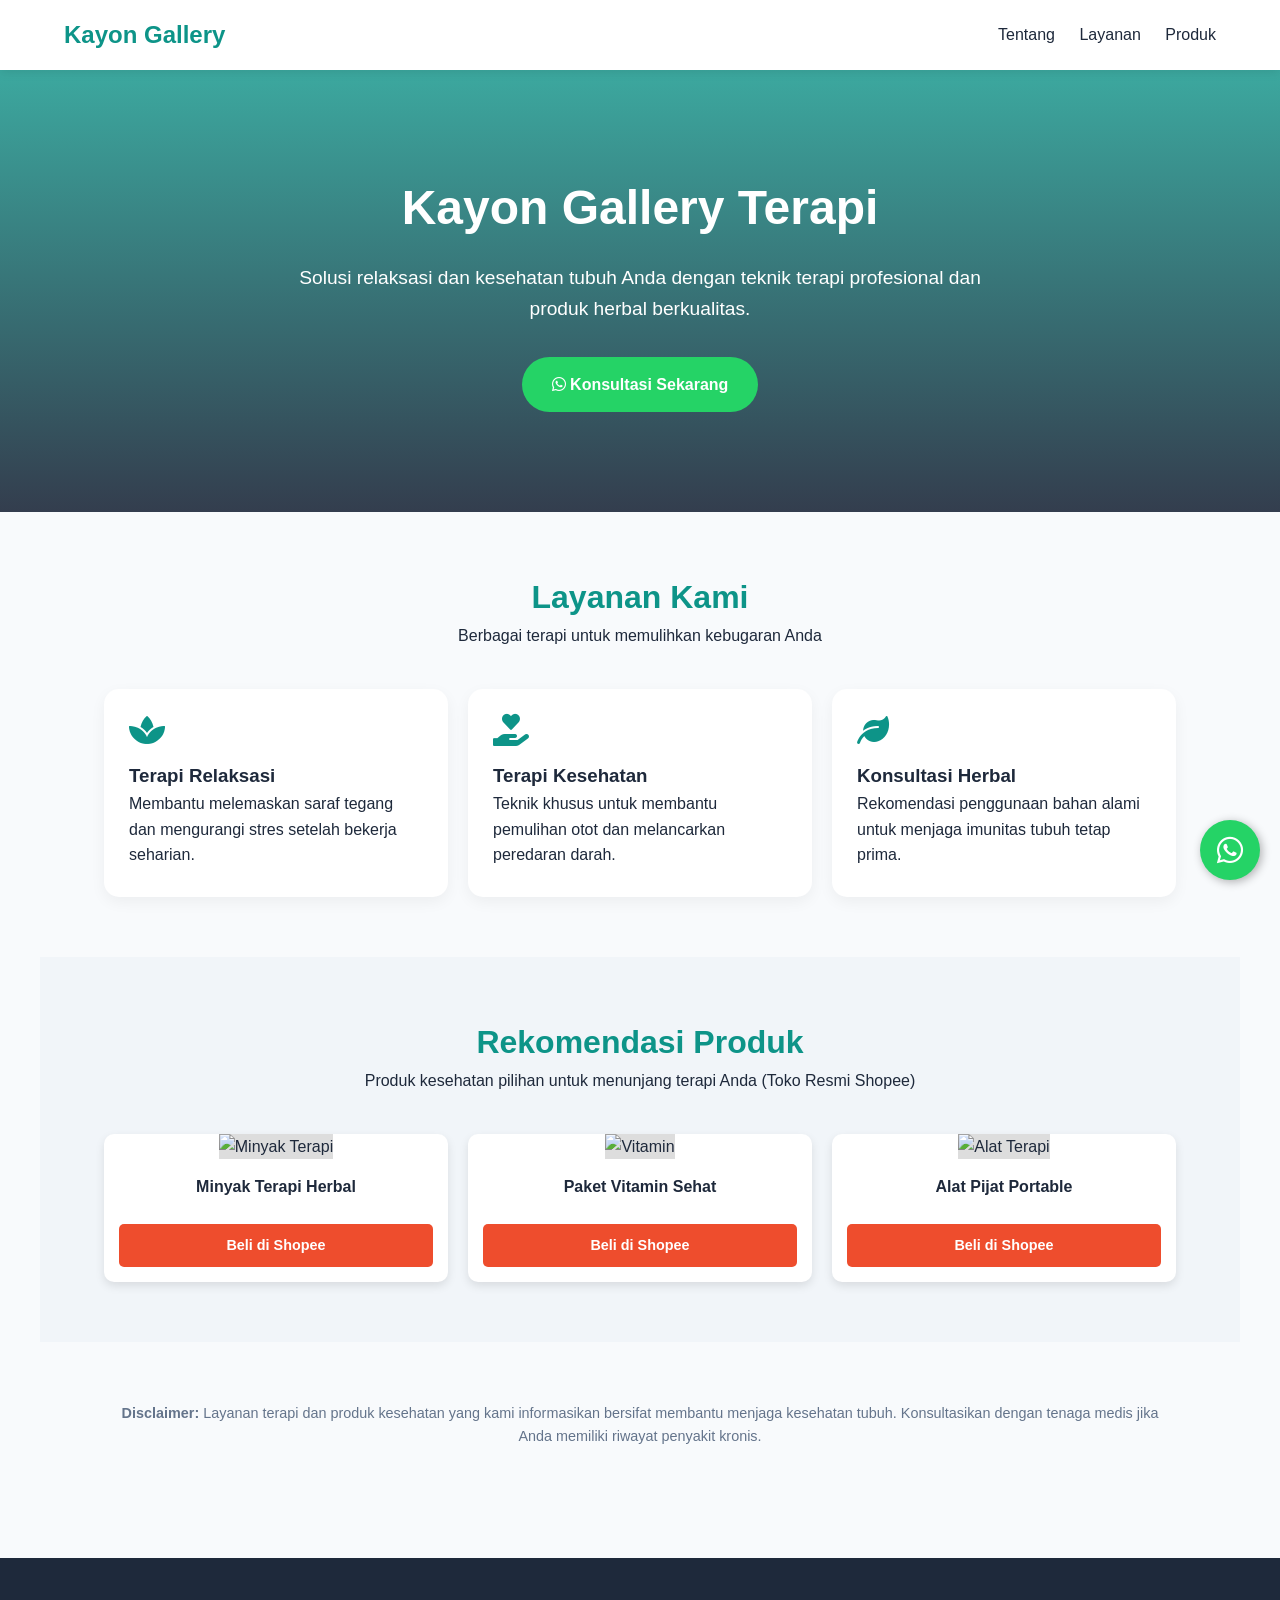
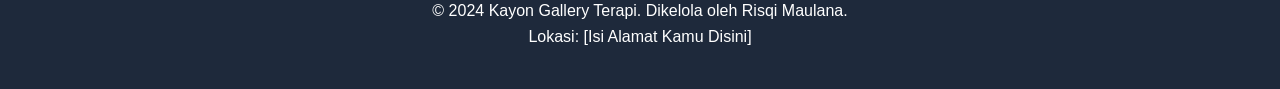
==== index.html @ eac86349 "Update index.html" ====
<!DOCTYPE html>
<html lang="id">
<head>
    <meta charset="UTF-8">
    <meta name="viewport" content="width=device-width, initial-scale=1.0">
    <title>Kayon Gallery Terapi | Sehat & Relaksasi</title>
    <link rel="stylesheet" href="https://cdnjs.cloudflare.com/ajax/libs/font-awesome/6.0.0/css/all.min.css">
    <style>
        :root {
            --primary: #0d9488; /* Hijau Teal Kesehatan */
            --secondary: #1e293b; /* Biru Gelap Profesional */
            --accent: #f59e0b; /* Orange untuk tombol Beli */
            --light: #f8fafc;
        }

        * { margin: 0; padding: 0; box-sizing: border-box; font-family: 'Segoe UI', Tahoma, Geneva, Verdana, sans-serif; }
        body { background-color: var(--light); color: var(--secondary); line-height: 1.6; }

        /* Navigation */
        nav { background: white; padding: 1rem 5%; display: flex; justify-content: space-between; align-items: center; position: sticky; top: 0; z-index: 1000; box-shadow: 0 2px 10px rgba(0,0,0,0.1); }
        .logo { font-size: 1.5rem; font-weight: bold; color: var(--primary); }
        nav a { text-decoration: none; color: var(--secondary); margin-left: 20px; font-weight: 500; }

        /* Hero Section */
        .hero { 
            padding: 100px 5%; 
            background: linear-gradient(rgba(13, 148, 136, 0.8), rgba(30, 41, 59, 0.9)), url('https://images.unsplash.com/photo-1544367567-0f2fcb009e0b?auto=format&fit=crop&q=80') no-repeat center/cover;
            color: white; text-align: center;
        }
        .hero h1 { font-size: 3rem; margin-bottom: 1rem; }
        .hero p { font-size: 1.2rem; margin-bottom: 2rem; max-width: 700px; margin-inline: auto; }
        .btn-wa { background: #25d366; color: white; padding: 15px 30px; border-radius: 50px; text-decoration: none; font-weight: bold; display: inline-block; transition: 0.3s; }
        .btn-wa:hover { transform: scale(1.05); }

        /* Section Styling */
        .section { padding: 60px 5%; max-width: 1200px; margin: auto; }
        .section-title { text-align: center; margin-bottom: 40px; }
        .section-title h2 { color: var(--primary); font-size: 2rem; }

        /* Services Grid */
        .grid { display: grid; grid-template-columns: repeat(auto-fit, minmax(300px, 1fr)); gap: 20px; }
        .card { background: white; padding: 25px; border-radius: 15px; box-shadow: 0 5px 15px rgba(0,0,0,0.05); transition: 0.3s; border-bottom: 4px solid transparent; }
        .card:hover { transform: translateY(-10px); border-bottom: 4px solid var(--primary); }
        .card i { font-size: 2rem; color: var(--primary); margin-bottom: 15px; }

        /* Shopee Recommendation Section */
        .shopee-grid { display: grid; grid-template-columns: repeat(auto-fit, minmax(200px, 1fr)); gap: 20px; }
        .product-card { background: white; border-radius: 10px; overflow: hidden; box-shadow: 0 4px 10px rgba(0,0,0,0.1); text-align: center; }
        .product-img { width: 100%; height: 200px; background: #ddd; object-fit: cover; }
        .product-info { padding: 15px; }
        .product-info h3 { font-size: 1rem; margin-bottom: 10px; height: 40px; overflow: hidden; }
        .btn-shopee { background: #ee4d2d; color: white; padding: 10px; display: block; text-decoration: none; border-radius: 5px; font-weight: bold; font-size: 0.9rem; }

        /* Footer */
        footer { background: var(--secondary); color: white; text-align: center; padding: 40px 5%; margin-top: 50px; }

        /* Floating WhatsApp Button */
        .floating-wa { position: fixed; bottom: 20px; right: 20px; background: #25d366; color: white; width: 60px; height: 60px; border-radius: 50%; display: flex; align-items: center; justify-content: center; font-size: 30px; box-shadow: 2px 2px 10px rgba(0,0,0,0.3); z-index: 9999; text-decoration: none; }

        @media (max-width: 768px) {
            .hero h1 { font-size: 2rem; }
            nav { flex-direction: column; }
            nav div { margin-top: 10px; }
        }
    </style>
</head>
<body>

    <nav>
        <div class="logo">Kayon Gallery</div>
        <div>
            <a href="Tentang.html">Tentang</a>
            <a href="#layanan">Layanan</a>
            <a href="#produk">Produk</a>
        </div>
    </nav>

    <section class="hero">
        <h1>Kayon Gallery Terapi</h1>
        <p>Solusi relaksasi dan kesehatan tubuh Anda dengan teknik terapi profesional dan produk herbal berkualitas.</p>
        <a href="https://wa.me/62816268810" class="btn-wa"><i class="fab fa-whatsapp"></i> Konsultasi Sekarang</a>
    </section>

    <!-- Layanan -->
    <section id="layanan" class="section">
        <div class="section-title">
            <h2>Layanan Kami</h2>
            <p>Berbagai terapi untuk memulihkan kebugaran Anda</p>
        </div>
        <div class="grid">
            <div class="card">
                <i class="fas fa-spa"></i>
                <h3>Terapi Relaksasi</h3>
                <p>Membantu melemaskan saraf tegang dan mengurangi stres setelah bekerja seharian.</p>
            </div>
            <div class="card">
                <i class="fas fa-hand-holding-heart"></i>
                <h3>Terapi Kesehatan</h3>
                <p>Teknik khusus untuk membantu pemulihan otot dan melancarkan peredaran darah.</p>
            </div>
            <div class="card">
                <i class="fas fa-leaf"></i>
                <h3>Konsultasi Herbal</h3>
                <p>Rekomendasi penggunaan bahan alami untuk menjaga imunitas tubuh tetap prima.</p>
            </div>
        </div>
    </section>

    <!-- Produk Rekomendasi Shopee -->
    <section id="produk" class="section" style="background: #f1f5f9;">
        <div class="section-title">
            <h2>Rekomendasi Produk</h2>
            <p>Produk kesehatan pilihan untuk menunjang terapi Anda (Toko Resmi Shopee)</p>
        </div>
        <div class="shopee-grid">
            <!-- Produk 1 -->
            <div class="product-card">
                <img src="https://images.unsplash.com/photo-1540348948931-def196e7fc81?auto=format&fit=crop&q=60" alt="Minyak Terapi" class="product-img">
                <div class="product-info">
                    <h3>Minyak Terapi Herbal</h3>
                    <a href="GANTI_LINK_SHOPEE_DISINI" class="btn-shopee">Beli di Shopee</a>
                </div>
            </div>
            <!-- Produk 2 -->
            <div class="product-card">
                <img src="https://images.unsplash.com/photo-1594490071141-ad48162092b6?auto=format&fit=crop&q=60" alt="Vitamin" class="product-img">
                <div class="product-info">
                    <h3>Paket Vitamin Sehat</h3>
                    <a href="GANTI_LINK_SHOPEE_DISINI" class="btn-shopee">Beli di Shopee</a>
                </div>
            </div>
            <!-- Produk 3 -->
            <div class="product-card">
                <img src="https://images.unsplash.com/photo-1628295244973-bc53c4076a16?auto=format&fit=crop&q=60" alt="Alat Terapi" class="product-img">
                <div class="product-info">
                    <h3>Alat Pijat Portable</h3>
                    <a href="GANTI_LINK_SHOPEE_DISINI" class="btn-shopee">Beli di Shopee</a>
                </div>
            </div>
        </div>
    </section>

    <!-- Disclaimer -->
    <section class="section" style="text-align: center; color: #64748b; font-size: 0.9rem;">
        <p><strong>Disclaimer:</strong> Layanan terapi dan produk kesehatan yang kami informasikan bersifat membantu menjaga kesehatan tubuh. Konsultasikan dengan tenaga medis jika Anda memiliki riwayat penyakit kronis.</p>
    </section>

    <footer>
        <p>&copy; 2024 Kayon Gallery Terapi. Dikelola oleh Risqi Maulana.</p>
        <p>Lokasi: [Isi Alamat Kamu Disini]</p>
    </footer>

    <!-- WhatsApp Floating Button -->
    <a href="https://wa.me/62816268810" class="floating-wa" target="_blank">
        <i class="fab fa-whatsapp"></i>
    </a>

</body>
</html>
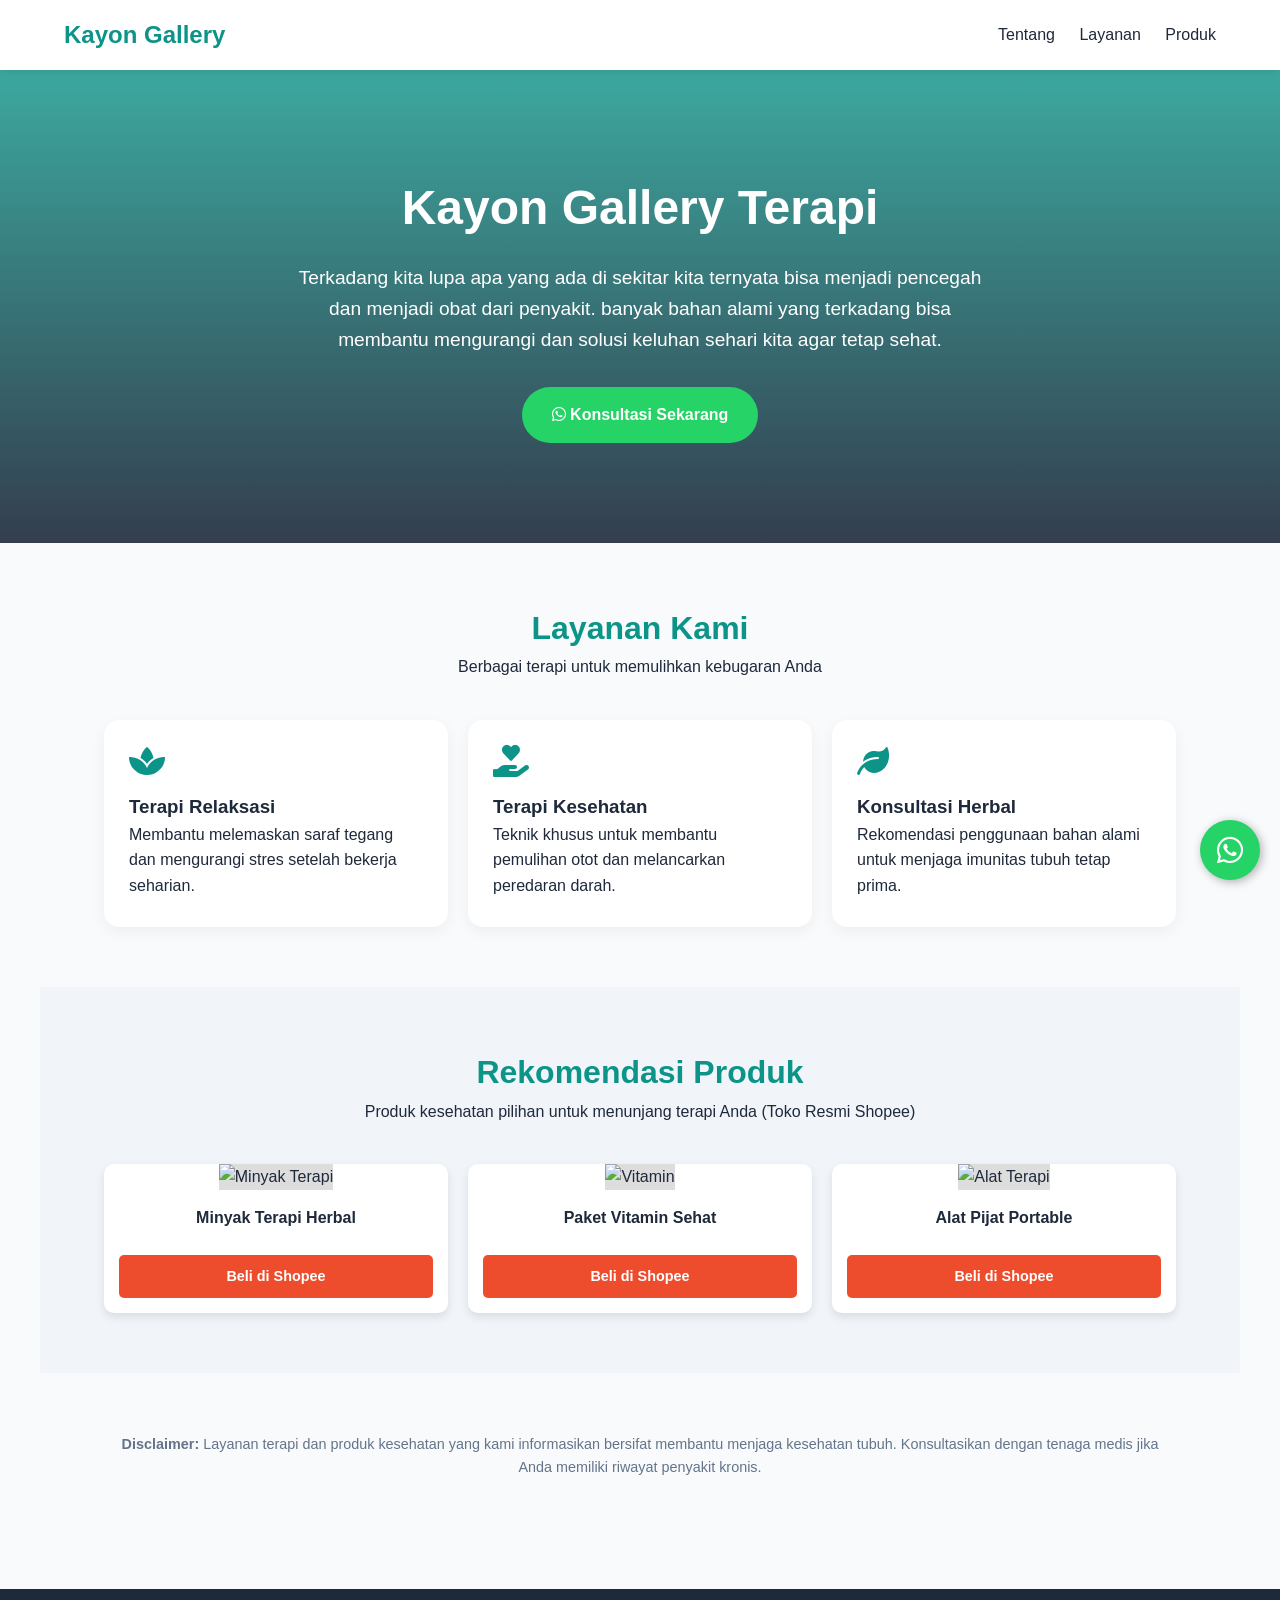
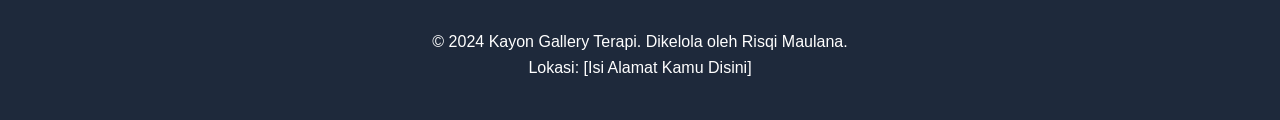
==== commit c1667479: "Update index.html" ====
--- a/index.html
+++ b/index.html
@@ -77,7 +77,7 @@
 
     <section class="hero">
         <h1>Kayon Gallery Terapi</h1>
-        <p>Solusi relaksasi dan kesehatan tubuh Anda dengan teknik terapi profesional dan produk herbal berkualitas.</p>
+        <p>Terkadang kita lupa apa yang ada di sekitar kita ternyata bisa menjadi pencegah dan menjadi obat dari penyakit. banyak bahan alami yang terkadang bisa membantu mengurangi dan solusi keluhan sehari kita agar tetap sehat.</p>
         <a href="https://wa.me/62816268810" class="btn-wa"><i class="fab fa-whatsapp"></i> Konsultasi Sekarang</a>
     </section>
 
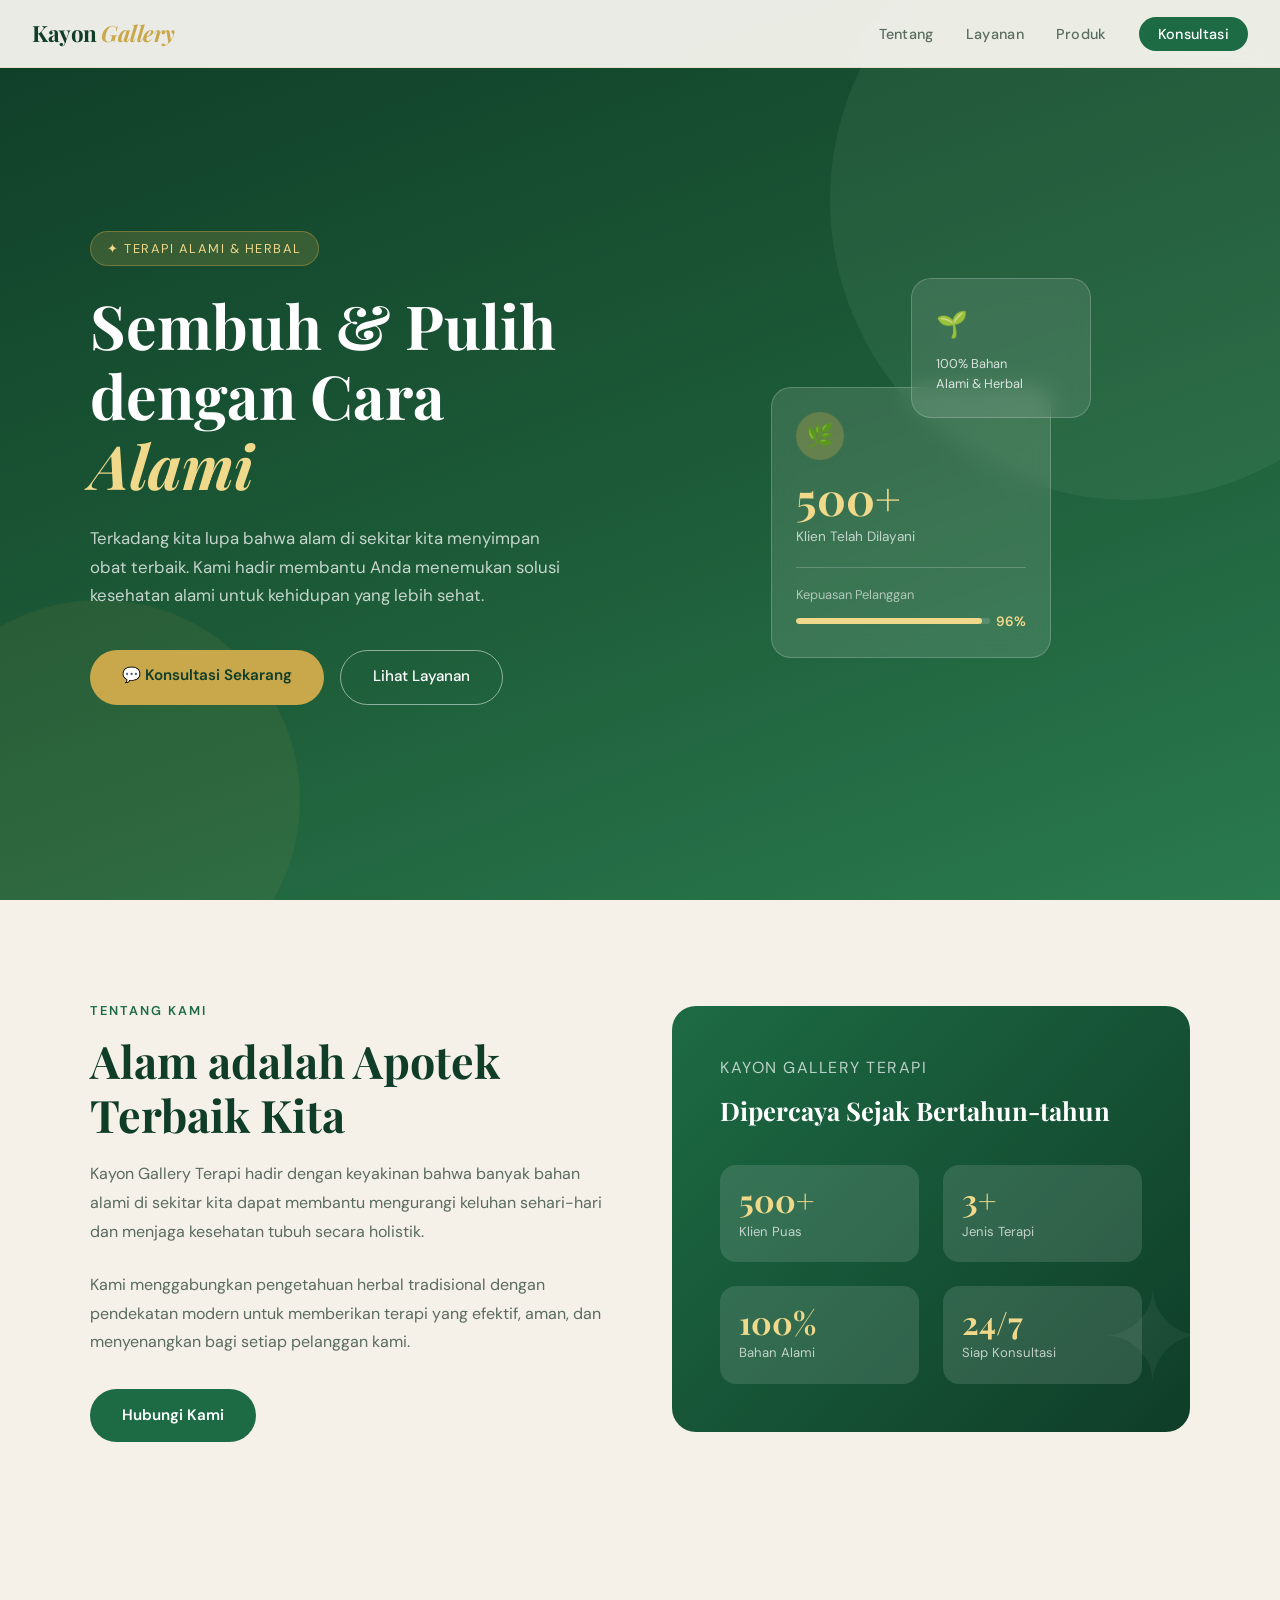
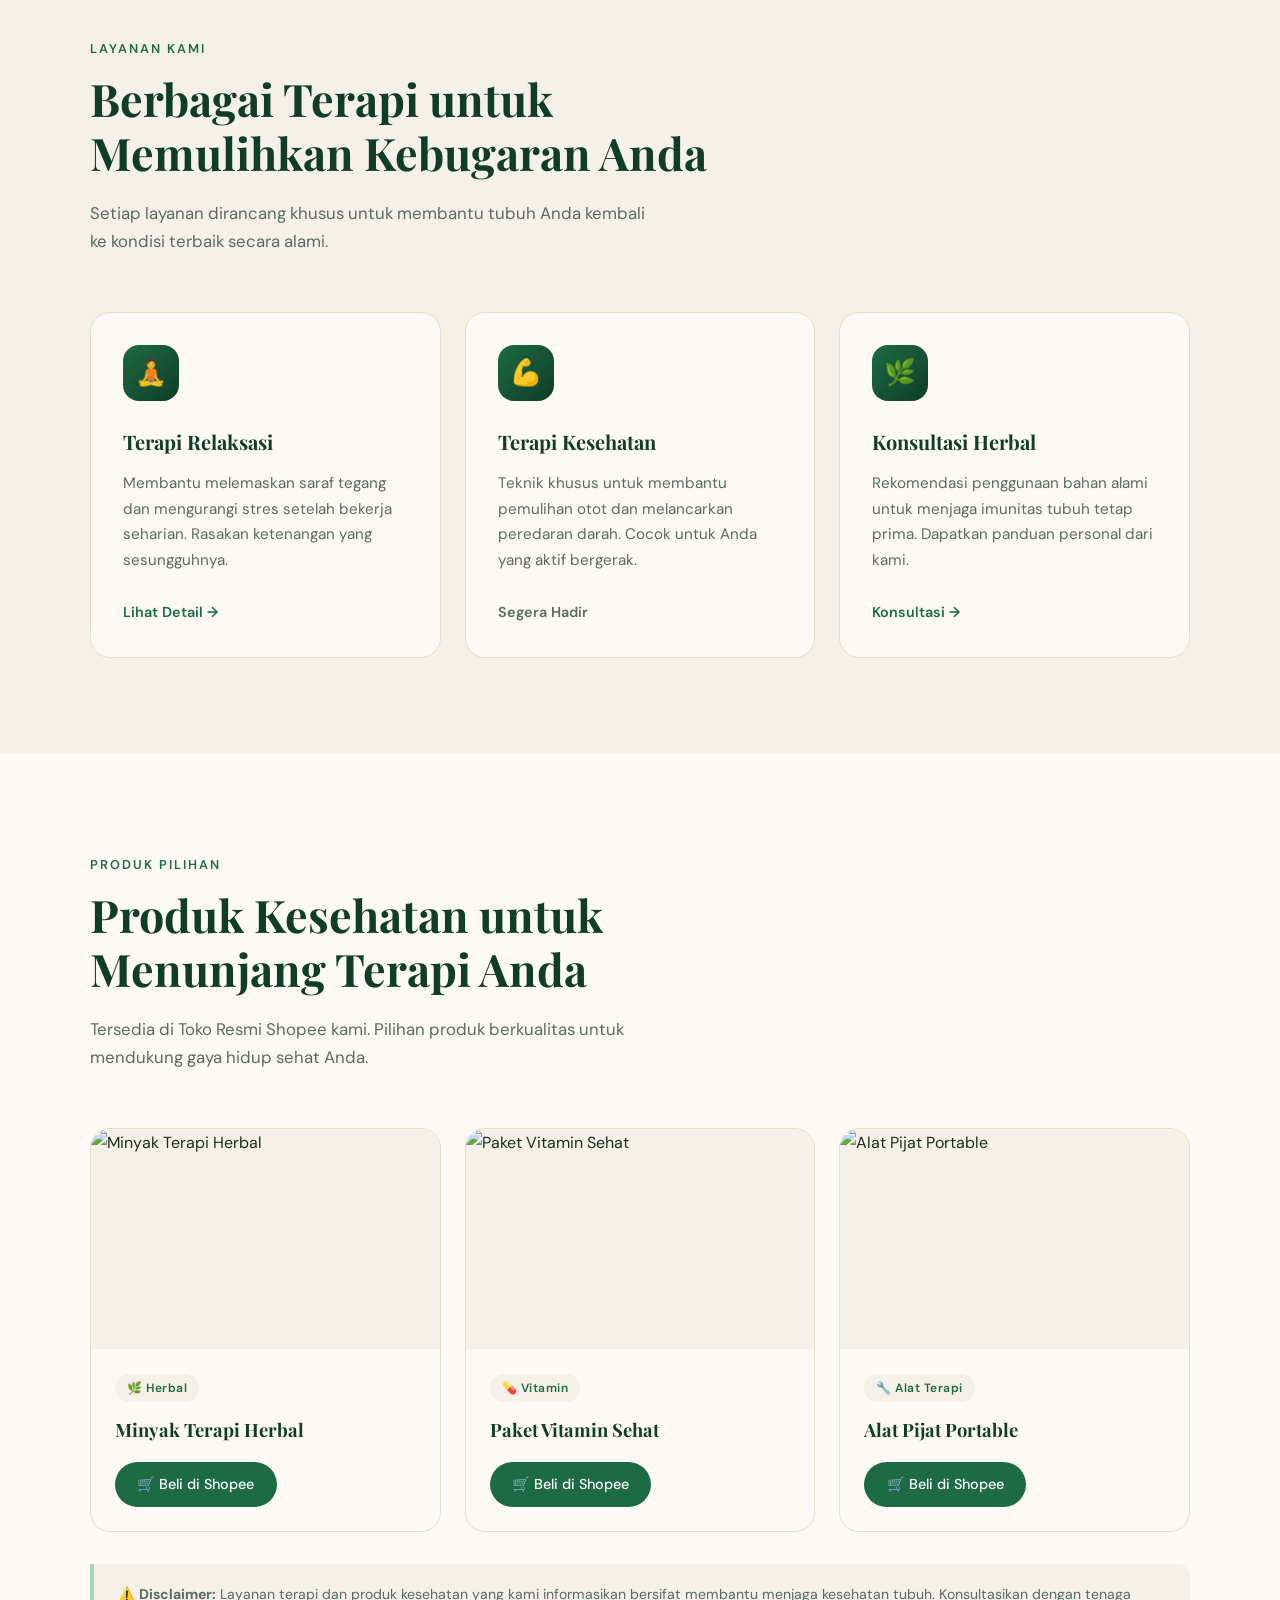
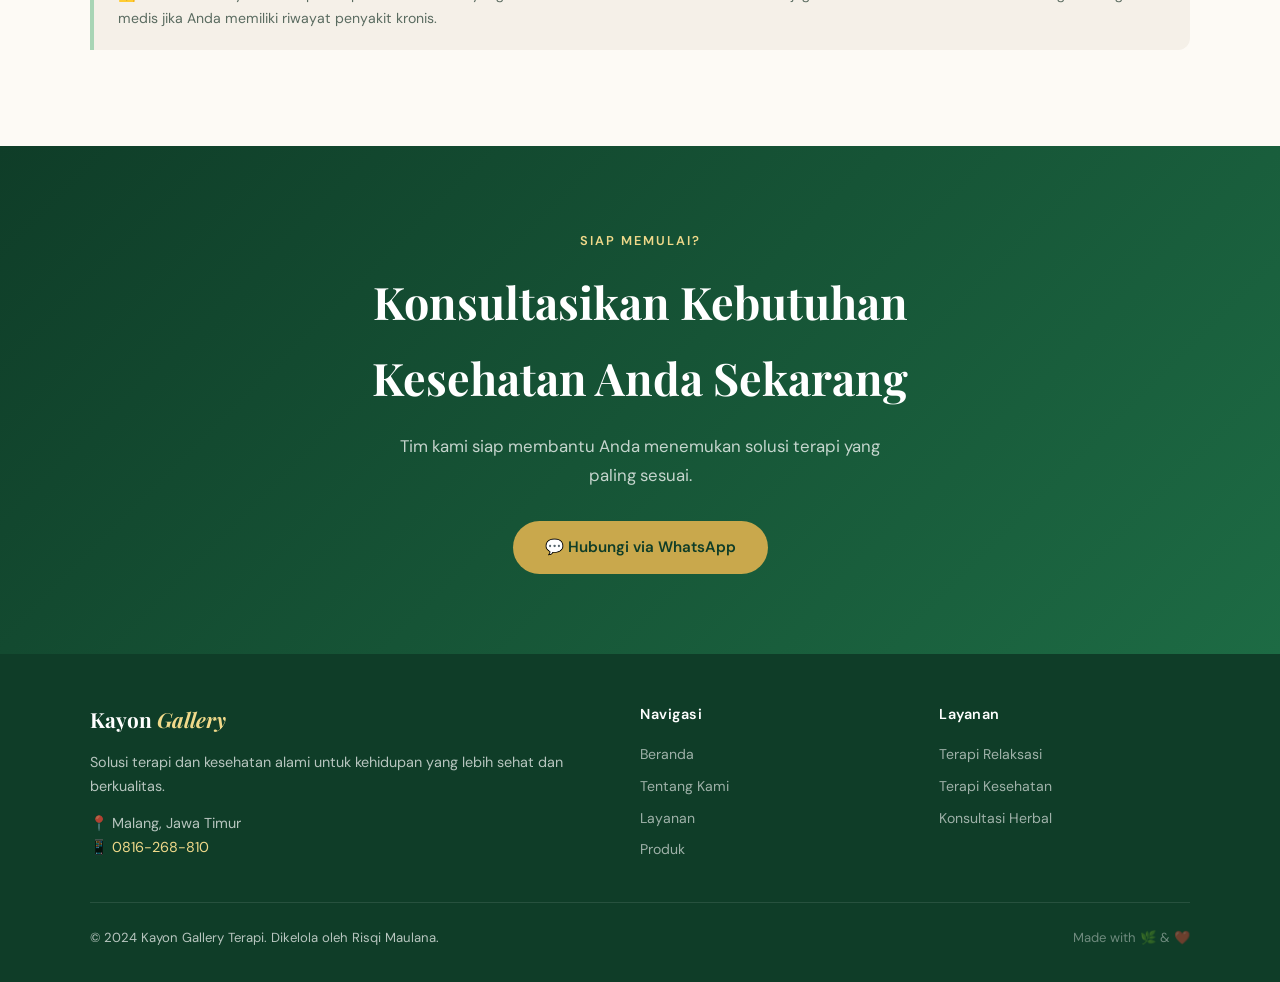
==== commit 2b8a0674: "Add files via upload" ====
--- a/index.html
+++ b/index.html
@@ -1,159 +1,925 @@
 <!DOCTYPE html>
 <html lang="id">
 <head>
-    <meta charset="UTF-8">
-    <meta name="viewport" content="width=device-width, initial-scale=1.0">
-    <title>Kayon Gallery Terapi | Sehat & Relaksasi</title>
-    <link rel="stylesheet" href="https://cdnjs.cloudflare.com/ajax/libs/font-awesome/6.0.0/css/all.min.css">
-    <style>
-        :root {
-            --primary: #0d9488; /* Hijau Teal Kesehatan */
-            --secondary: #1e293b; /* Biru Gelap Profesional */
-            --accent: #f59e0b; /* Orange untuk tombol Beli */
-            --light: #f8fafc;
-        }
-
-        * { margin: 0; padding: 0; box-sizing: border-box; font-family: 'Segoe UI', Tahoma, Geneva, Verdana, sans-serif; }
-        body { background-color: var(--light); color: var(--secondary); line-height: 1.6; }
-
-        /* Navigation */
-        nav { background: white; padding: 1rem 5%; display: flex; justify-content: space-between; align-items: center; position: sticky; top: 0; z-index: 1000; box-shadow: 0 2px 10px rgba(0,0,0,0.1); }
-        .logo { font-size: 1.5rem; font-weight: bold; color: var(--primary); }
-        nav a { text-decoration: none; color: var(--secondary); margin-left: 20px; font-weight: 500; }
-
-        /* Hero Section */
-        .hero { 
-            padding: 100px 5%; 
-            background: linear-gradient(rgba(13, 148, 136, 0.8), rgba(30, 41, 59, 0.9)), url('https://images.unsplash.com/photo-1544367567-0f2fcb009e0b?auto=format&fit=crop&q=80') no-repeat center/cover;
-            color: white; text-align: center;
-        }
-        .hero h1 { font-size: 3rem; margin-bottom: 1rem; }
-        .hero p { font-size: 1.2rem; margin-bottom: 2rem; max-width: 700px; margin-inline: auto; }
-        .btn-wa { background: #25d366; color: white; padding: 15px 30px; border-radius: 50px; text-decoration: none; font-weight: bold; display: inline-block; transition: 0.3s; }
-        .btn-wa:hover { transform: scale(1.05); }
-
-        /* Section Styling */
-        .section { padding: 60px 5%; max-width: 1200px; margin: auto; }
-        .section-title { text-align: center; margin-bottom: 40px; }
-        .section-title h2 { color: var(--primary); font-size: 2rem; }
-
-        /* Services Grid */
-        .grid { display: grid; grid-template-columns: repeat(auto-fit, minmax(300px, 1fr)); gap: 20px; }
-        .card { background: white; padding: 25px; border-radius: 15px; box-shadow: 0 5px 15px rgba(0,0,0,0.05); transition: 0.3s; border-bottom: 4px solid transparent; }
-        .card:hover { transform: translateY(-10px); border-bottom: 4px solid var(--primary); }
-        .card i { font-size: 2rem; color: var(--primary); margin-bottom: 15px; }
-
-        /* Shopee Recommendation Section */
-        .shopee-grid { display: grid; grid-template-columns: repeat(auto-fit, minmax(200px, 1fr)); gap: 20px; }
-        .product-card { background: white; border-radius: 10px; overflow: hidden; box-shadow: 0 4px 10px rgba(0,0,0,0.1); text-align: center; }
-        .product-img { width: 100%; height: 200px; background: #ddd; object-fit: cover; }
-        .product-info { padding: 15px; }
-        .product-info h3 { font-size: 1rem; margin-bottom: 10px; height: 40px; overflow: hidden; }
-        .btn-shopee { background: #ee4d2d; color: white; padding: 10px; display: block; text-decoration: none; border-radius: 5px; font-weight: bold; font-size: 0.9rem; }
-
-        /* Footer */
-        footer { background: var(--secondary); color: white; text-align: center; padding: 40px 5%; margin-top: 50px; }
-
-        /* Floating WhatsApp Button */
-        .floating-wa { position: fixed; bottom: 20px; right: 20px; background: #25d366; color: white; width: 60px; height: 60px; border-radius: 50%; display: flex; align-items: center; justify-content: center; font-size: 30px; box-shadow: 2px 2px 10px rgba(0,0,0,0.3); z-index: 9999; text-decoration: none; }
-
-        @media (max-width: 768px) {
-            .hero h1 { font-size: 2rem; }
-            nav { flex-direction: column; }
-            nav div { margin-top: 10px; }
-        }
-    </style>
+<meta charset="UTF-8">
+<meta name="viewport" content="width=device-width, initial-scale=1.0">
+<title>Kayon Gallery Terapi | Sehat & Relaksasi</title>
+<link href="https://fonts.googleapis.com/css2?family=Playfair+Display:ital,wght@0,400;0,700;1,400&family=DM+Sans:wght@300;400;500&display=swap" rel="stylesheet">
+<style>
+  *, *::before, *::after { box-sizing: border-box; margin: 0; padding: 0; }
+
+  :root {
+    --hijau: #1D6B44;
+    --hijau-gelap: #0F3D28;
+    --hijau-muda: #A8D5B5;
+    --krem: #F5F0E8;
+    --krem-gelap: #E8DEC8;
+    --emas: #C9A84C;
+    --emas-muda: #F0D98A;
+    --putih: #FDFAF5;
+    --teks-gelap: #1A2E1F;
+    --teks-abu: #5A6B60;
+    --font-display: 'Playfair Display', Georgia, serif;
+    --font-body: 'DM Sans', sans-serif;
+  }
+
+  html { scroll-behavior: smooth; }
+
+  body {
+    font-family: var(--font-body);
+    background-color: var(--putih);
+    color: var(--teks-gelap);
+    line-height: 1.7;
+    overflow-x: hidden;
+  }
+
+  /* NAVBAR */
+  nav {
+    position: fixed;
+    top: 0; left: 0; right: 0;
+    z-index: 100;
+    background: rgba(253, 250, 245, 0.92);
+    backdrop-filter: blur(12px);
+    border-bottom: 1px solid var(--krem-gelap);
+    padding: 0 2rem;
+    height: 68px;
+    display: flex;
+    align-items: center;
+    justify-content: space-between;
+    transition: box-shadow 0.3s;
+  }
+
+  nav.scrolled { box-shadow: 0 4px 24px rgba(15,61,40,0.08); }
+
+  .nav-logo {
+    font-family: var(--font-display);
+    font-size: 1.4rem;
+    color: var(--hijau-gelap);
+    font-weight: 700;
+    letter-spacing: -0.5px;
+    text-decoration: none;
+  }
+
+  .nav-logo span {
+    color: var(--emas);
+    font-style: italic;
+  }
+
+  .nav-links {
+    display: flex;
+    gap: 2rem;
+    list-style: none;
+  }
+
+  .nav-links a {
+    text-decoration: none;
+    color: var(--teks-abu);
+    font-size: 0.9rem;
+    font-weight: 500;
+    letter-spacing: 0.3px;
+    transition: color 0.2s;
+  }
+
+  .nav-links a:hover { color: var(--hijau); }
+
+  .nav-cta {
+    background: var(--hijau);
+    color: #fff !important;
+    padding: 0.5rem 1.2rem;
+    border-radius: 50px;
+    transition: background 0.2s !important;
+  }
+
+  .nav-cta:hover { background: var(--hijau-gelap) !important; color: #fff !important; }
+
+  /* HAMBURGER */
+  .hamburger {
+    display: none;
+    flex-direction: column;
+    gap: 5px;
+    cursor: pointer;
+    padding: 4px;
+    background: none;
+    border: none;
+  }
+
+  .hamburger span {
+    display: block;
+    width: 24px;
+    height: 2px;
+    background: var(--hijau-gelap);
+    border-radius: 2px;
+    transition: all 0.3s;
+  }
+
+  /* MOBILE MENU */
+  .mobile-menu {
+    display: none;
+    position: fixed;
+    top: 68px; left: 0; right: 0;
+    background: var(--putih);
+    border-bottom: 1px solid var(--krem-gelap);
+    padding: 1.5rem 2rem;
+    flex-direction: column;
+    gap: 1rem;
+    z-index: 99;
+  }
+
+  .mobile-menu.open { display: flex; }
+
+  .mobile-menu a {
+    text-decoration: none;
+    color: var(--teks-gelap);
+    font-size: 1rem;
+    font-weight: 500;
+    padding: 0.5rem 0;
+    border-bottom: 1px solid var(--krem-gelap);
+  }
+
+  .mobile-menu a:last-child { border-bottom: none; }
+
+  /* HERO */
+  .hero {
+    min-height: 100vh;
+    background: linear-gradient(160deg, var(--hijau-gelap) 0%, #1D5C38 55%, #2A7A4F 100%);
+    display: flex;
+    align-items: center;
+    position: relative;
+    overflow: hidden;
+    padding: 100px 2rem 4rem;
+  }
+
+  .hero::before {
+    content: '';
+    position: absolute;
+    width: 600px; height: 600px;
+    border-radius: 50%;
+    background: rgba(168, 213, 181, 0.08);
+    top: -100px; right: -150px;
+  }
+
+  .hero::after {
+    content: '';
+    position: absolute;
+    width: 400px; height: 400px;
+    border-radius: 50%;
+    background: rgba(201, 168, 76, 0.08);
+    bottom: -100px; left: -100px;
+  }
+
+  .hero-inner {
+    max-width: 1100px;
+    margin: 0 auto;
+    width: 100%;
+    display: grid;
+    grid-template-columns: 1fr 1fr;
+    gap: 4rem;
+    align-items: center;
+    position: relative;
+    z-index: 1;
+  }
+
+  .hero-badge {
+    display: inline-block;
+    background: rgba(201, 168, 76, 0.2);
+    color: var(--emas-muda);
+    border: 1px solid rgba(201, 168, 76, 0.4);
+    padding: 0.35rem 1rem;
+    border-radius: 50px;
+    font-size: 0.8rem;
+    letter-spacing: 1.5px;
+    text-transform: uppercase;
+    margin-bottom: 1.5rem;
+  }
+
+  .hero-title {
+    font-family: var(--font-display);
+    font-size: clamp(2.5rem, 5vw, 3.8rem);
+    color: #fff;
+    line-height: 1.15;
+    margin-bottom: 1.5rem;
+  }
+
+  .hero-title em {
+    color: var(--emas-muda);
+    font-style: italic;
+  }
+
+  .hero-desc {
+    color: rgba(255,255,255,0.75);
+    font-size: 1.05rem;
+    margin-bottom: 2.5rem;
+    max-width: 480px;
+  }
+
+  .hero-buttons {
+    display: flex;
+    gap: 1rem;
+    flex-wrap: wrap;
+  }
+
+  .btn-primary {
+    background: var(--emas);
+    color: var(--hijau-gelap);
+    padding: 0.85rem 2rem;
+    border-radius: 50px;
+    text-decoration: none;
+    font-weight: 600;
+    font-size: 0.95rem;
+    transition: all 0.2s;
+    display: inline-block;
+  }
+
+  .btn-primary:hover {
+    background: var(--emas-muda);
+    transform: translateY(-2px);
+  }
+
+  .btn-outline {
+    border: 1.5px solid rgba(255,255,255,0.5);
+    color: #fff;
+    padding: 0.85rem 2rem;
+    border-radius: 50px;
+    text-decoration: none;
+    font-weight: 500;
+    font-size: 0.95rem;
+    transition: all 0.2s;
+    display: inline-block;
+  }
+
+  .btn-outline:hover {
+    background: rgba(255,255,255,0.1);
+  }
+
+  /* HERO VISUAL */
+  .hero-visual {
+    display: flex;
+    justify-content: center;
+    align-items: center;
+  }
+
+  .hero-card-stack {
+    position: relative;
+    width: 320px;
+    height: 380px;
+  }
+
+  .hero-card {
+    position: absolute;
+    background: rgba(255,255,255,0.1);
+    border: 1px solid rgba(255,255,255,0.2);
+    backdrop-filter: blur(10px);
+    border-radius: 20px;
+    padding: 1.5rem;
+  }
+
+  .hero-card.main {
+    width: 280px;
+    bottom: 0; left: 0;
+    background: rgba(253,250,245,0.12);
+  }
+
+  .hero-card.float {
+    width: 180px;
+    top: 0; right: 0;
+    animation: float 4s ease-in-out infinite;
+  }
+
+  @keyframes float {
+    0%, 100% { transform: translateY(0); }
+    50% { transform: translateY(-12px); }
+  }
+
+  .stat-big {
+    font-family: var(--font-display);
+    font-size: 2.8rem;
+    font-weight: 700;
+    color: var(--emas-muda);
+    line-height: 1;
+  }
+
+  .stat-label {
+    color: rgba(255,255,255,0.7);
+    font-size: 0.85rem;
+    margin-top: 0.25rem;
+  }
+
+  .icon-circle {
+    width: 48px; height: 48px;
+    border-radius: 50%;
+    background: rgba(201,168,76,0.3);
+    display: flex; align-items: center; justify-content: center;
+    font-size: 1.4rem;
+    margin-bottom: 1rem;
+  }
+
+  /* SECTION UMUM */
+  section { padding: 6rem 2rem; }
+
+  .container {
+    max-width: 1100px;
+    margin: 0 auto;
+  }
+
+  .section-label {
+    display: inline-block;
+    color: var(--hijau);
+    font-size: 0.8rem;
+    letter-spacing: 2px;
+    text-transform: uppercase;
+    font-weight: 600;
+    margin-bottom: 0.75rem;
+  }
+
+  .section-title {
+    font-family: var(--font-display);
+    font-size: clamp(1.8rem, 4vw, 2.8rem);
+    color: var(--hijau-gelap);
+    line-height: 1.2;
+    margin-bottom: 1.2rem;
+  }
+
+  .section-desc {
+    color: var(--teks-abu);
+    font-size: 1.05rem;
+    max-width: 560px;
+    margin-bottom: 3.5rem;
+  }
+
+  /* LAYANAN */
+  #layanan { background: var(--krem); }
+
+  .layanan-grid {
+    display: grid;
+    grid-template-columns: repeat(auto-fit, minmax(280px, 1fr));
+    gap: 1.5rem;
+  }
+
+  .layanan-card {
+    background: var(--putih);
+    border-radius: 20px;
+    padding: 2rem;
+    border: 1px solid var(--krem-gelap);
+    transition: all 0.3s;
+    cursor: default;
+  }
+
+  .layanan-card:hover {
+    transform: translateY(-6px);
+    box-shadow: 0 20px 40px rgba(15,61,40,0.1);
+    border-color: var(--hijau-muda);
+  }
+
+  .layanan-icon {
+    width: 56px; height: 56px;
+    background: linear-gradient(135deg, var(--hijau), var(--hijau-gelap));
+    border-radius: 16px;
+    display: flex; align-items: center; justify-content: center;
+    font-size: 1.6rem;
+    margin-bottom: 1.5rem;
+  }
+
+  .layanan-card h3 {
+    font-family: var(--font-display);
+    font-size: 1.25rem;
+    color: var(--hijau-gelap);
+    margin-bottom: 0.75rem;
+  }
+
+  .layanan-card p {
+    color: var(--teks-abu);
+    font-size: 0.95rem;
+    line-height: 1.7;
+    margin-bottom: 1.5rem;
+  }
+
+  .layanan-link {
+    color: var(--hijau);
+    font-weight: 600;
+    font-size: 0.9rem;
+    text-decoration: none;
+    display: inline-flex;
+    align-items: center;
+    gap: 0.4rem;
+    transition: gap 0.2s;
+  }
+
+  .layanan-link:hover { gap: 0.7rem; }
+
+  /* PRODUK */
+  #produk { background: var(--putih); }
+
+  .produk-grid {
+    display: grid;
+    grid-template-columns: repeat(auto-fit, minmax(300px, 1fr));
+    gap: 1.5rem;
+  }
+
+  .produk-card {
+    border-radius: 20px;
+    overflow: hidden;
+    border: 1px solid var(--krem-gelap);
+    transition: all 0.3s;
+    background: var(--putih);
+  }
+
+  .produk-card:hover {
+    transform: translateY(-6px);
+    box-shadow: 0 20px 40px rgba(15,61,40,0.1);
+  }
+
+  .produk-img-wrap {
+    height: 220px;
+    overflow: hidden;
+    background: var(--krem);
+  }
+
+  .produk-img-wrap img {
+    width: 100%; height: 100%;
+    object-fit: cover;
+    transition: transform 0.5s;
+  }
+
+  .produk-card:hover .produk-img-wrap img { transform: scale(1.06); }
+
+  .produk-body {
+    padding: 1.5rem;
+  }
+
+  .produk-tag {
+    display: inline-block;
+    background: var(--krem);
+    color: var(--hijau);
+    padding: 0.25rem 0.75rem;
+    border-radius: 50px;
+    font-size: 0.75rem;
+    font-weight: 600;
+    letter-spacing: 0.5px;
+    margin-bottom: 0.75rem;
+  }
+
+  .produk-body h3 {
+    font-family: var(--font-display);
+    font-size: 1.15rem;
+    color: var(--hijau-gelap);
+    margin-bottom: 1rem;
+  }
+
+  .btn-shopee {
+    display: inline-flex;
+    align-items: center;
+    gap: 0.5rem;
+    background: var(--hijau);
+    color: #fff;
+    padding: 0.65rem 1.4rem;
+    border-radius: 50px;
+    text-decoration: none;
+    font-size: 0.9rem;
+    font-weight: 500;
+    transition: all 0.2s;
+  }
+
+  .btn-shopee:hover {
+    background: var(--hijau-gelap);
+    transform: translateY(-2px);
+  }
+
+  /* CTA BANNER */
+  .cta-section {
+    background: linear-gradient(135deg, var(--hijau-gelap), #1D6B44);
+    padding: 5rem 2rem;
+    text-align: center;
+  }
+
+  .cta-section h2 {
+    font-family: var(--font-display);
+    font-size: clamp(1.8rem, 4vw, 2.8rem);
+    color: #fff;
+    margin-bottom: 1rem;
+  }
+
+  .cta-section p {
+    color: rgba(255,255,255,0.75);
+    font-size: 1.05rem;
+    margin-bottom: 2rem;
+    max-width: 480px;
+    margin-left: auto;
+    margin-right: auto;
+  }
+
+  /* TENTANG */
+  #tentang { background: var(--krem); }
+
+  .tentang-grid {
+    display: grid;
+    grid-template-columns: 1fr 1fr;
+    gap: 4rem;
+    align-items: center;
+  }
+
+  .tentang-visual {
+    background: linear-gradient(135deg, var(--hijau) 0%, var(--hijau-gelap) 100%);
+    border-radius: 24px;
+    padding: 3rem;
+    color: white;
+    position: relative;
+    overflow: hidden;
+  }
+
+  .tentang-visual::after {
+    content: '✦';
+    position: absolute;
+    font-size: 8rem;
+    color: rgba(255,255,255,0.05);
+    bottom: -1rem; right: -1rem;
+  }
+
+  .stats-row {
+    display: grid;
+    grid-template-columns: 1fr 1fr;
+    gap: 1.5rem;
+    margin-top: 2rem;
+  }
+
+  .stat-box {
+    background: rgba(255,255,255,0.12);
+    border-radius: 16px;
+    padding: 1.2rem;
+  }
+
+  .stat-box .num {
+    font-family: var(--font-display);
+    font-size: 2rem;
+    font-weight: 700;
+    color: var(--emas-muda);
+    line-height: 1;
+  }
+
+  .stat-box .lbl {
+    font-size: 0.82rem;
+    color: rgba(255,255,255,0.7);
+    margin-top: 0.3rem;
+  }
+
+  /* FOOTER */
+  footer {
+    background: var(--hijau-gelap);
+    color: rgba(255,255,255,0.7);
+    padding: 3rem 2rem 2rem;
+  }
+
+  .footer-inner {
+    max-width: 1100px;
+    margin: 0 auto;
+    display: grid;
+    grid-template-columns: 2fr 1fr 1fr;
+    gap: 3rem;
+    padding-bottom: 2rem;
+    border-bottom: 1px solid rgba(255,255,255,0.1);
+  }
+
+  .footer-logo {
+    font-family: var(--font-display);
+    font-size: 1.3rem;
+    color: #fff;
+    font-weight: 700;
+    margin-bottom: 0.75rem;
+  }
+
+  .footer-logo span { color: var(--emas-muda); font-style: italic; }
+
+  footer p { font-size: 0.9rem; line-height: 1.7; }
+
+  .footer-col h4 {
+    color: #fff;
+    font-size: 0.9rem;
+    font-weight: 600;
+    letter-spacing: 0.5px;
+    margin-bottom: 1rem;
+  }
+
+  .footer-col a {
+    display: block;
+    color: rgba(255,255,255,0.6);
+    text-decoration: none;
+    font-size: 0.88rem;
+    margin-bottom: 0.5rem;
+    transition: color 0.2s;
+  }
+
+  .footer-col a:hover { color: var(--emas-muda); }
+
+  .footer-bottom {
+    max-width: 1100px;
+    margin: 1.5rem auto 0;
+    display: flex;
+    justify-content: space-between;
+    align-items: center;
+    font-size: 0.82rem;
+    flex-wrap: wrap;
+    gap: 0.5rem;
+  }
+
+  /* DISCLAIMER */
+  .disclaimer {
+    background: var(--krem);
+    border-left: 4px solid var(--hijau-muda);
+    padding: 1.2rem 1.5rem;
+    border-radius: 0 12px 12px 0;
+    margin: 2rem auto 0;
+    max-width: 1100px;
+    font-size: 0.88rem;
+    color: var(--teks-abu);
+  }
+
+  /* RESPONSIVE */
+  @media (max-width: 768px) {
+    .nav-links { display: none; }
+    .hamburger { display: flex; }
+
+    .hero-inner {
+      grid-template-columns: 1fr;
+      text-align: center;
+      gap: 2.5rem;
+    }
+
+    .hero-desc { margin: 0 auto 2rem; }
+    .hero-buttons { justify-content: center; }
+    .hero-visual { display: none; }
+
+    .tentang-grid {
+      grid-template-columns: 1fr;
+    }
+
+    .footer-inner {
+      grid-template-columns: 1fr;
+      gap: 2rem;
+    }
+
+    .footer-bottom {
+      flex-direction: column;
+      text-align: center;
+    }
+
+    section { padding: 4rem 1.25rem; }
+  }
+
+  @media (max-width: 480px) {
+    nav { padding: 0 1.25rem; }
+    .hero { padding: 90px 1.25rem 3rem; }
+    .hero-title { font-size: 2.2rem; }
+    .btn-primary, .btn-outline { padding: 0.75rem 1.5rem; font-size: 0.9rem; }
+  }
+
+  /* ANIMASI MASUK */
+  .fade-up {
+    opacity: 0;
+    transform: translateY(30px);
+    transition: opacity 0.6s ease, transform 0.6s ease;
+  }
+
+  .fade-up.visible {
+    opacity: 1;
+    transform: translateY(0);
+  }
+</style>
 </head>
 <body>
 
-    <nav>
-        <div class="logo">Kayon Gallery</div>
-        <div>
-            <a href="Tentang.html">Tentang</a>
-            <a href="#layanan">Layanan</a>
-            <a href="#produk">Produk</a>
+<!-- NAVBAR -->
+<nav id="navbar">
+  <a href="#" class="nav-logo">Kayon <span>Gallery</span></a>
+  <ul class="nav-links">
+    <li><a href="#tentang">Tentang</a></li>
+    <li><a href="#layanan">Layanan</a></li>
+    <li><a href="#produk">Produk</a></li>
+    <li><a href="https://wa.me/62816268810" class="nav-cta">Konsultasi</a></li>
+  </ul>
+  <button class="hamburger" id="hamburger" aria-label="Menu">
+    <span></span><span></span><span></span>
+  </button>
+</nav>
+
+<!-- MOBILE MENU -->
+<div class="mobile-menu" id="mobileMenu">
+  <a href="#tentang" onclick="closeMobile()">Tentang</a>
+  <a href="#layanan" onclick="closeMobile()">Layanan</a>
+  <a href="#produk" onclick="closeMobile()">Produk</a>
+  <a href="https://wa.me/62816268810">💬 Konsultasi via WhatsApp</a>
+</div>
+
+<!-- HERO -->
+<section class="hero" id="home">
+  <div class="hero-inner">
+    <div class="hero-content">
+      <div class="hero-badge">✦ Terapi Alami &amp; Herbal</div>
+      <h1 class="hero-title">Sembuh &amp; Pulih<br>dengan Cara <em>Alami</em></h1>
+      <p class="hero-desc">Terkadang kita lupa bahwa alam di sekitar kita menyimpan obat terbaik. Kami hadir membantu Anda menemukan solusi kesehatan alami untuk kehidupan yang lebih sehat.</p>
+      <div class="hero-buttons">
+        <a href="https://wa.me/62816268810" class="btn-primary">💬 Konsultasi Sekarang</a>
+        <a href="#layanan" class="btn-outline">Lihat Layanan</a>
+      </div>
+    </div>
+    <div class="hero-visual">
+      <div class="hero-card-stack">
+        <div class="hero-card main">
+          <div class="icon-circle">🌿</div>
+          <div class="stat-big">500+</div>
+          <div class="stat-label">Klien Telah Dilayani</div>
+          <div style="margin-top:1.2rem; border-top:1px solid rgba(255,255,255,0.2); padding-top:1rem;">
+            <div style="color:rgba(255,255,255,0.6); font-size:0.8rem;">Kepuasan Pelanggan</div>
+            <div style="display:flex; align-items:center; gap:6px; margin-top:4px;">
+              <div style="height:6px; flex:1; background:rgba(255,255,255,0.15); border-radius:3px; overflow:hidden;">
+                <div style="height:100%; width:96%; background:var(--emas-muda); border-radius:3px;"></div>
+              </div>
+              <span style="color:var(--emas-muda); font-size:0.85rem; font-weight:600;">96%</span>
+            </div>
+          </div>
         </div>
-    </nav>
-
-    <section class="hero">
-        <h1>Kayon Gallery Terapi</h1>
-        <p>Terkadang kita lupa apa yang ada di sekitar kita ternyata bisa menjadi pencegah dan menjadi obat dari penyakit. banyak bahan alami yang terkadang bisa membantu mengurangi dan solusi keluhan sehari kita agar tetap sehat.</p>
-        <a href="https://wa.me/62816268810" class="btn-wa"><i class="fab fa-whatsapp"></i> Konsultasi Sekarang</a>
-    </section>
-
-    <!-- Layanan -->
-    <section id="layanan" class="section">
-        <div class="section-title">
-            <h2>Layanan Kami</h2>
-            <p>Berbagai terapi untuk memulihkan kebugaran Anda</p>
+        <div class="hero-card float">
+          <div style="font-size:1.6rem; margin-bottom:0.5rem;">🌱</div>
+          <div style="color:rgba(255,255,255,0.8); font-size:0.8rem; line-height:1.5;">100% Bahan<br>Alami &amp; Herbal</div>
         </div>
-        <div class="grid">
-            <div class="card">
-                <i class="fas fa-spa"></i>
-                <h3>Terapi Relaksasi</h3>
-                <p>Membantu melemaskan saraf tegang dan mengurangi stres setelah bekerja seharian.</p>
-            </div>
-            <div class="card">
-                <i class="fas fa-hand-holding-heart"></i>
-                <h3>Terapi Kesehatan</h3>
-                <p>Teknik khusus untuk membantu pemulihan otot dan melancarkan peredaran darah.</p>
-            </div>
-            <div class="card">
-                <i class="fas fa-leaf"></i>
-                <h3>Konsultasi Herbal</h3>
-                <p>Rekomendasi penggunaan bahan alami untuk menjaga imunitas tubuh tetap prima.</p>
-            </div>
+      </div>
+    </div>
+  </div>
+</section>
+
+<!-- TENTANG -->
+<section id="tentang">
+  <div class="container">
+    <div class="tentang-grid">
+      <div class="fade-up">
+        <span class="section-label">Tentang Kami</span>
+        <h2 class="section-title">Alam adalah Apotek<br>Terbaik Kita</h2>
+        <p style="color:var(--teks-abu); line-height:1.8; margin-bottom:1.5rem;">Kayon Gallery Terapi hadir dengan keyakinan bahwa banyak bahan alami di sekitar kita dapat membantu mengurangi keluhan sehari-hari dan menjaga kesehatan tubuh secara holistik.</p>
+        <p style="color:var(--teks-abu); line-height:1.8; margin-bottom:2rem;">Kami menggabungkan pengetahuan herbal tradisional dengan pendekatan modern untuk memberikan terapi yang efektif, aman, dan menyenangkan bagi setiap pelanggan kami.</p>
+        <a href="https://wa.me/62816268810" class="btn-primary" style="background:var(--hijau); color:#fff;">Hubungi Kami</a>
+      </div>
+      <div class="tentang-visual fade-up">
+        <div style="font-size:1rem; color:rgba(255,255,255,0.7); margin-bottom:0.5rem; text-transform:uppercase; letter-spacing:1.5px;">Kayon Gallery Terapi</div>
+        <div style="font-family:var(--font-display); font-size:1.6rem; color:#fff; font-weight:700;">Dipercaya Sejak Bertahun-tahun</div>
+        <div class="stats-row">
+          <div class="stat-box">
+            <div class="num">500+</div>
+            <div class="lbl">Klien Puas</div>
+          </div>
+          <div class="stat-box">
+            <div class="num">3+</div>
+            <div class="lbl">Jenis Terapi</div>
+          </div>
+          <div class="stat-box">
+            <div class="num">100%</div>
+            <div class="lbl">Bahan Alami</div>
+          </div>
+          <div class="stat-box">
+            <div class="num">24/7</div>
+            <div class="lbl">Siap Konsultasi</div>
+          </div>
         </div>
-    </section>
-
-    <!-- Produk Rekomendasi Shopee -->
-    <section id="produk" class="section" style="background: #f1f5f9;">
-        <div class="section-title">
-            <h2>Rekomendasi Produk</h2>
-            <p>Produk kesehatan pilihan untuk menunjang terapi Anda (Toko Resmi Shopee)</p>
+      </div>
+    </div>
+  </div>
+</section>
+
+<!-- LAYANAN -->
+<section id="layanan">
+  <div class="container">
+    <span class="section-label">Layanan Kami</span>
+    <h2 class="section-title">Berbagai Terapi untuk<br>Memulihkan Kebugaran Anda</h2>
+    <p class="section-desc">Setiap layanan dirancang khusus untuk membantu tubuh Anda kembali ke kondisi terbaik secara alami.</p>
+    <div class="layanan-grid">
+      <div class="layanan-card fade-up">
+        <div class="layanan-icon">🧘</div>
+        <h3>Terapi Relaksasi</h3>
+        <p>Membantu melemaskan saraf tegang dan mengurangi stres setelah bekerja seharian. Rasakan ketenangan yang sesungguhnya.</p>
+        <a href="https://kayon-gallery-terapi25.github.io/Kayon-Gallery-Terapi/relaksasi.html" class="layanan-link">Lihat Detail →</a>
+      </div>
+      <div class="layanan-card fade-up">
+        <div class="layanan-icon">💪</div>
+        <h3>Terapi Kesehatan</h3>
+        <p>Teknik khusus untuk membantu pemulihan otot dan melancarkan peredaran darah. Cocok untuk Anda yang aktif bergerak.</p>
+        <span class="layanan-link" style="color:var(--teks-abu); cursor:default;">Segera Hadir</span>
+      </div>
+      <div class="layanan-card fade-up">
+        <div class="layanan-icon">🌿</div>
+        <h3>Konsultasi Herbal</h3>
+        <p>Rekomendasi penggunaan bahan alami untuk menjaga imunitas tubuh tetap prima. Dapatkan panduan personal dari kami.</p>
+        <a href="https://wa.me/62816268810" class="layanan-link">Konsultasi →</a>
+      </div>
+    </div>
+  </div>
+</section>
+
+<!-- PRODUK -->
+<section id="produk">
+  <div class="container">
+    <span class="section-label">Produk Pilihan</span>
+    <h2 class="section-title">Produk Kesehatan untuk<br>Menunjang Terapi Anda</h2>
+    <p class="section-desc">Tersedia di Toko Resmi Shopee kami. Pilihan produk berkualitas untuk mendukung gaya hidup sehat Anda.</p>
+    <div class="produk-grid">
+      <div class="produk-card fade-up">
+        <div class="produk-img-wrap">
+          <img src="https://images.unsplash.com/photo-1540348948931-def196e7fc81?auto=format&fit=crop&w=600&q=80" alt="Minyak Terapi Herbal" loading="lazy">
         </div>
-        <div class="shopee-grid">
-            <!-- Produk 1 -->
-            <div class="product-card">
-                <img src="https://images.unsplash.com/photo-1540348948931-def196e7fc81?auto=format&fit=crop&q=60" alt="Minyak Terapi" class="product-img">
-                <div class="product-info">
-                    <h3>Minyak Terapi Herbal</h3>
-                    <a href="GANTI_LINK_SHOPEE_DISINI" class="btn-shopee">Beli di Shopee</a>
-                </div>
-            </div>
-            <!-- Produk 2 -->
-            <div class="product-card">
-                <img src="https://images.unsplash.com/photo-1594490071141-ad48162092b6?auto=format&fit=crop&q=60" alt="Vitamin" class="product-img">
-                <div class="product-info">
-                    <h3>Paket Vitamin Sehat</h3>
-                    <a href="GANTI_LINK_SHOPEE_DISINI" class="btn-shopee">Beli di Shopee</a>
-                </div>
-            </div>
-            <!-- Produk 3 -->
-            <div class="product-card">
-                <img src="https://images.unsplash.com/photo-1628295244973-bc53c4076a16?auto=format&fit=crop&q=60" alt="Alat Terapi" class="product-img">
-                <div class="product-info">
-                    <h3>Alat Pijat Portable</h3>
-                    <a href="GANTI_LINK_SHOPEE_DISINI" class="btn-shopee">Beli di Shopee</a>
-                </div>
-            </div>
+        <div class="produk-body">
+          <span class="produk-tag">🌿 Herbal</span>
+          <h3>Minyak Terapi Herbal</h3>
+          <a href="#" class="btn-shopee">🛒 Beli di Shopee</a>
         </div>
-    </section>
-
-    <!-- Disclaimer -->
-    <section class="section" style="text-align: center; color: #64748b; font-size: 0.9rem;">
-        <p><strong>Disclaimer:</strong> Layanan terapi dan produk kesehatan yang kami informasikan bersifat membantu menjaga kesehatan tubuh. Konsultasikan dengan tenaga medis jika Anda memiliki riwayat penyakit kronis.</p>
-    </section>
-
-    <footer>
-        <p>&copy; 2024 Kayon Gallery Terapi. Dikelola oleh Risqi Maulana.</p>
-        <p>Lokasi: [Isi Alamat Kamu Disini]</p>
-    </footer>
-
-    <!-- WhatsApp Floating Button -->
-    <a href="https://wa.me/62816268810" class="floating-wa" target="_blank">
-        <i class="fab fa-whatsapp"></i>
-    </a>
-
+      </div>
+      <div class="produk-card fade-up">
+        <div class="produk-img-wrap">
+          <img src="https://images.unsplash.com/photo-1594490071141-ad48162092b6?auto=format&fit=crop&w=600&q=80" alt="Paket Vitamin Sehat" loading="lazy">
+        </div>
+        <div class="produk-body">
+          <span class="produk-tag">💊 Vitamin</span>
+          <h3>Paket Vitamin Sehat</h3>
+          <a href="#" class="btn-shopee">🛒 Beli di Shopee</a>
+        </div>
+      </div>
+      <div class="produk-card fade-up">
+        <div class="produk-img-wrap">
+          <img src="https://images.unsplash.com/photo-1628295244973-bc53c4076a16?auto=format&fit=crop&w=600&q=80" alt="Alat Pijat Portable" loading="lazy">
+        </div>
+        <div class="produk-body">
+          <span class="produk-tag">🔧 Alat Terapi</span>
+          <h3>Alat Pijat Portable</h3>
+          <a href="#" class="btn-shopee">🛒 Beli di Shopee</a>
+        </div>
+      </div>
+    </div>
+    <div class="disclaimer">
+      <strong>⚠️ Disclaimer:</strong> Layanan terapi dan produk kesehatan yang kami informasikan bersifat membantu menjaga kesehatan tubuh. Konsultasikan dengan tenaga medis jika Anda memiliki riwayat penyakit kronis.
+    </div>
+  </div>
+</section>
+
+<!-- CTA -->
+<section class="cta-section fade-up">
+  <div class="container" style="text-align:center;">
+    <span class="section-label" style="color:var(--emas-muda);">Siap Memulai?</span>
+    <h2>Konsultasikan Kebutuhan<br>Kesehatan Anda Sekarang</h2>
+    <p>Tim kami siap membantu Anda menemukan solusi terapi yang paling sesuai.</p>
+    <a href="https://wa.me/62816268810" class="btn-primary">💬 Hubungi via WhatsApp</a>
+  </div>
+</section>
+
+<!-- FOOTER -->
+<footer>
+  <div class="footer-inner">
+    <div>
+      <div class="footer-logo">Kayon <span>Gallery</span></div>
+      <p>Solusi terapi dan kesehatan alami untuk kehidupan yang lebih sehat dan berkualitas.</p>
+      <p style="margin-top:0.75rem;">📍 Malang, Jawa Timur<br>📱 <a href="https://wa.me/62816268810" style="color:var(--emas-muda); text-decoration:none;">0816-268-810</a></p>
+    </div>
+    <div class="footer-col">
+      <h4>Navigasi</h4>
+      <a href="#home">Beranda</a>
+      <a href="#tentang">Tentang Kami</a>
+      <a href="#layanan">Layanan</a>
+      <a href="#produk">Produk</a>
+    </div>
+    <div class="footer-col">
+      <h4>Layanan</h4>
+      <a href="https://kayon-gallery-terapi25.github.io/Kayon-Gallery-Terapi/relaksasi.html">Terapi Relaksasi</a>
+      <a href="#">Terapi Kesehatan</a>
+      <a href="https://wa.me/62816268810">Konsultasi Herbal</a>
+    </div>
+  </div>
+  <div class="footer-bottom">
+    <span>© 2024 Kayon Gallery Terapi. Dikelola oleh Risqi Maulana.</span>
+    <span style="color:rgba(255,255,255,0.4);">Made with 🌿 &amp; ❤️</span>
+  </div>
+</footer>
+
+<script>
+  // Navbar scroll effect
+  window.addEventListener('scroll', () => {
+    document.getElementById('navbar').classList.toggle('scrolled', window.scrollY > 20);
+  });
+
+  // Hamburger menu
+  const hamburger = document.getElementById('hamburger');
+  const mobileMenu = document.getElementById('mobileMenu');
+  hamburger.addEventListener('click', () => {
+    mobileMenu.classList.toggle('open');
+  });
+
+  function closeMobile() {
+    mobileMenu.classList.remove('open');
+  }
+
+  // Fade up on scroll
+  const observer = new IntersectionObserver((entries) => {
+    entries.forEach((e, i) => {
+      if (e.isIntersecting) {
+        setTimeout(() => e.target.classList.add('visible'), i * 100);
+      }
+    });
+  }, { threshold: 0.15 });
+
+  document.querySelectorAll('.fade-up').forEach(el => observer.observe(el));
+</script>
 </body>
 </html>
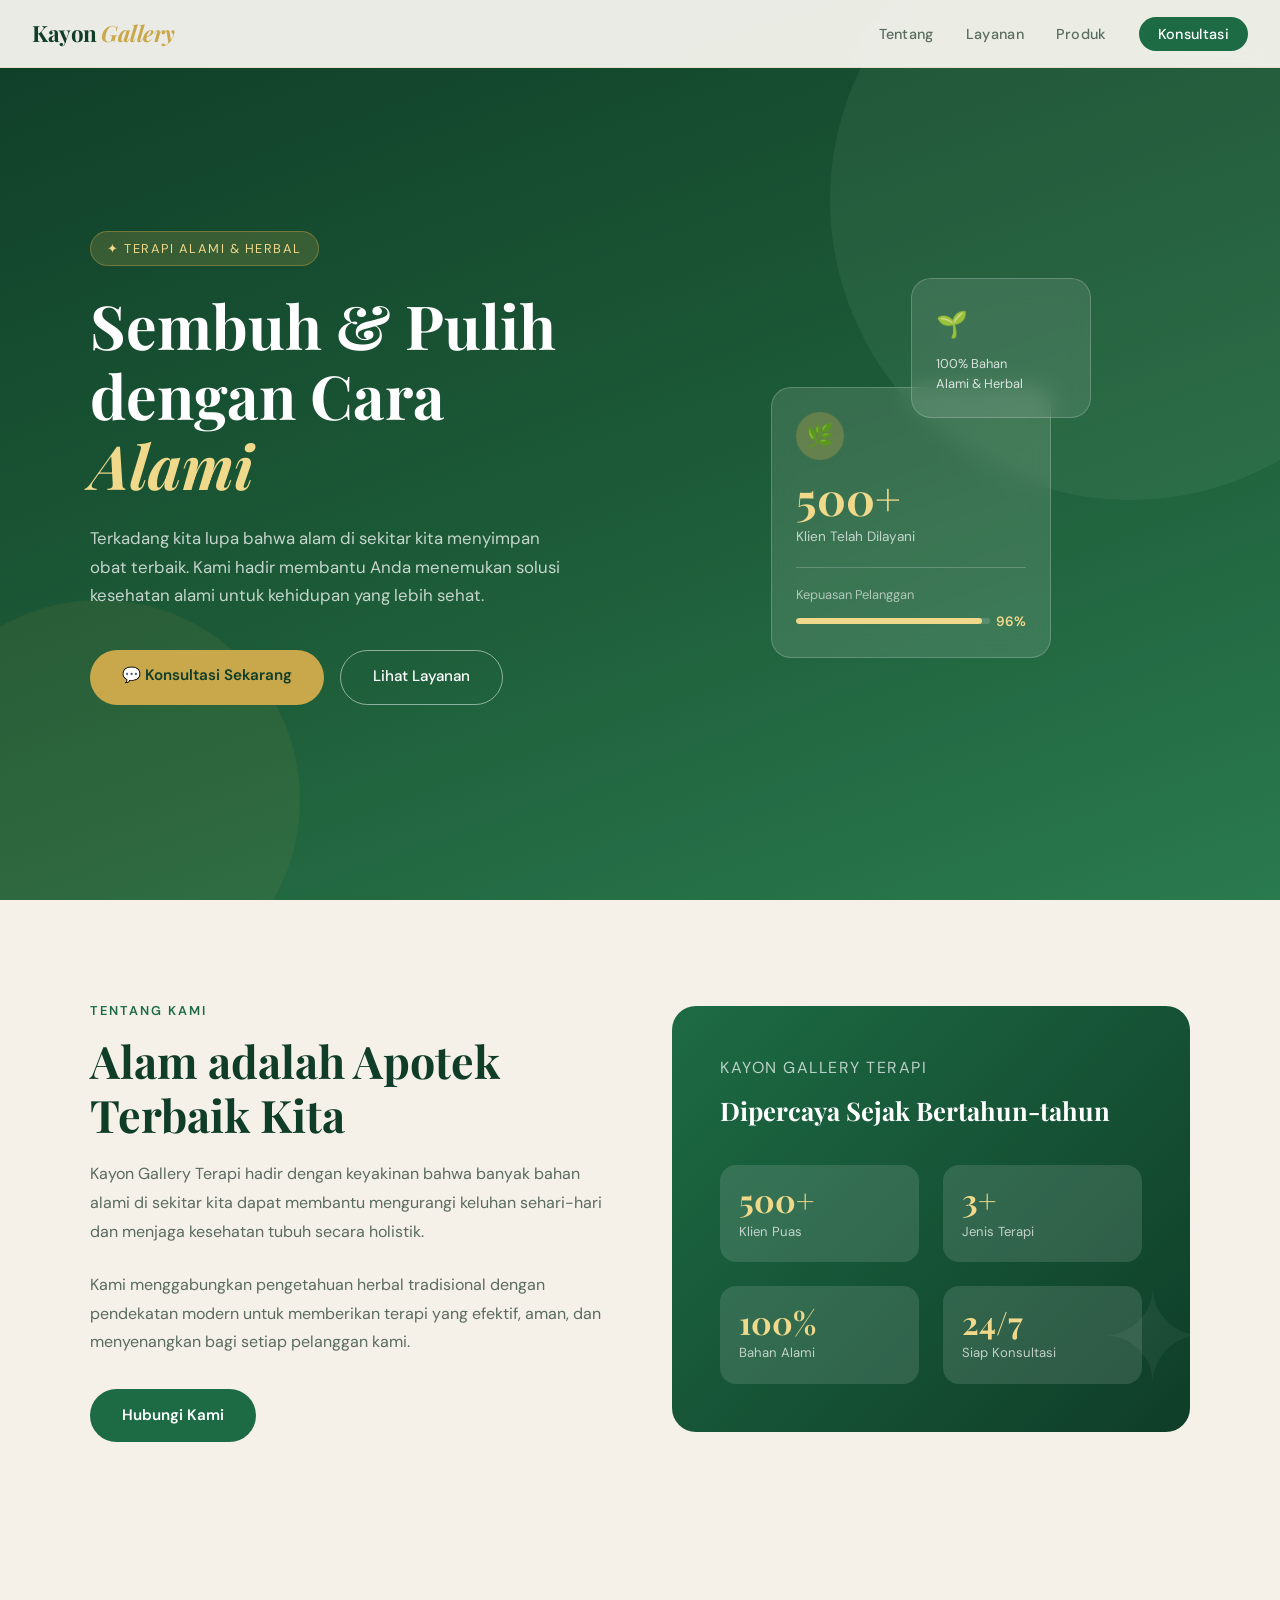
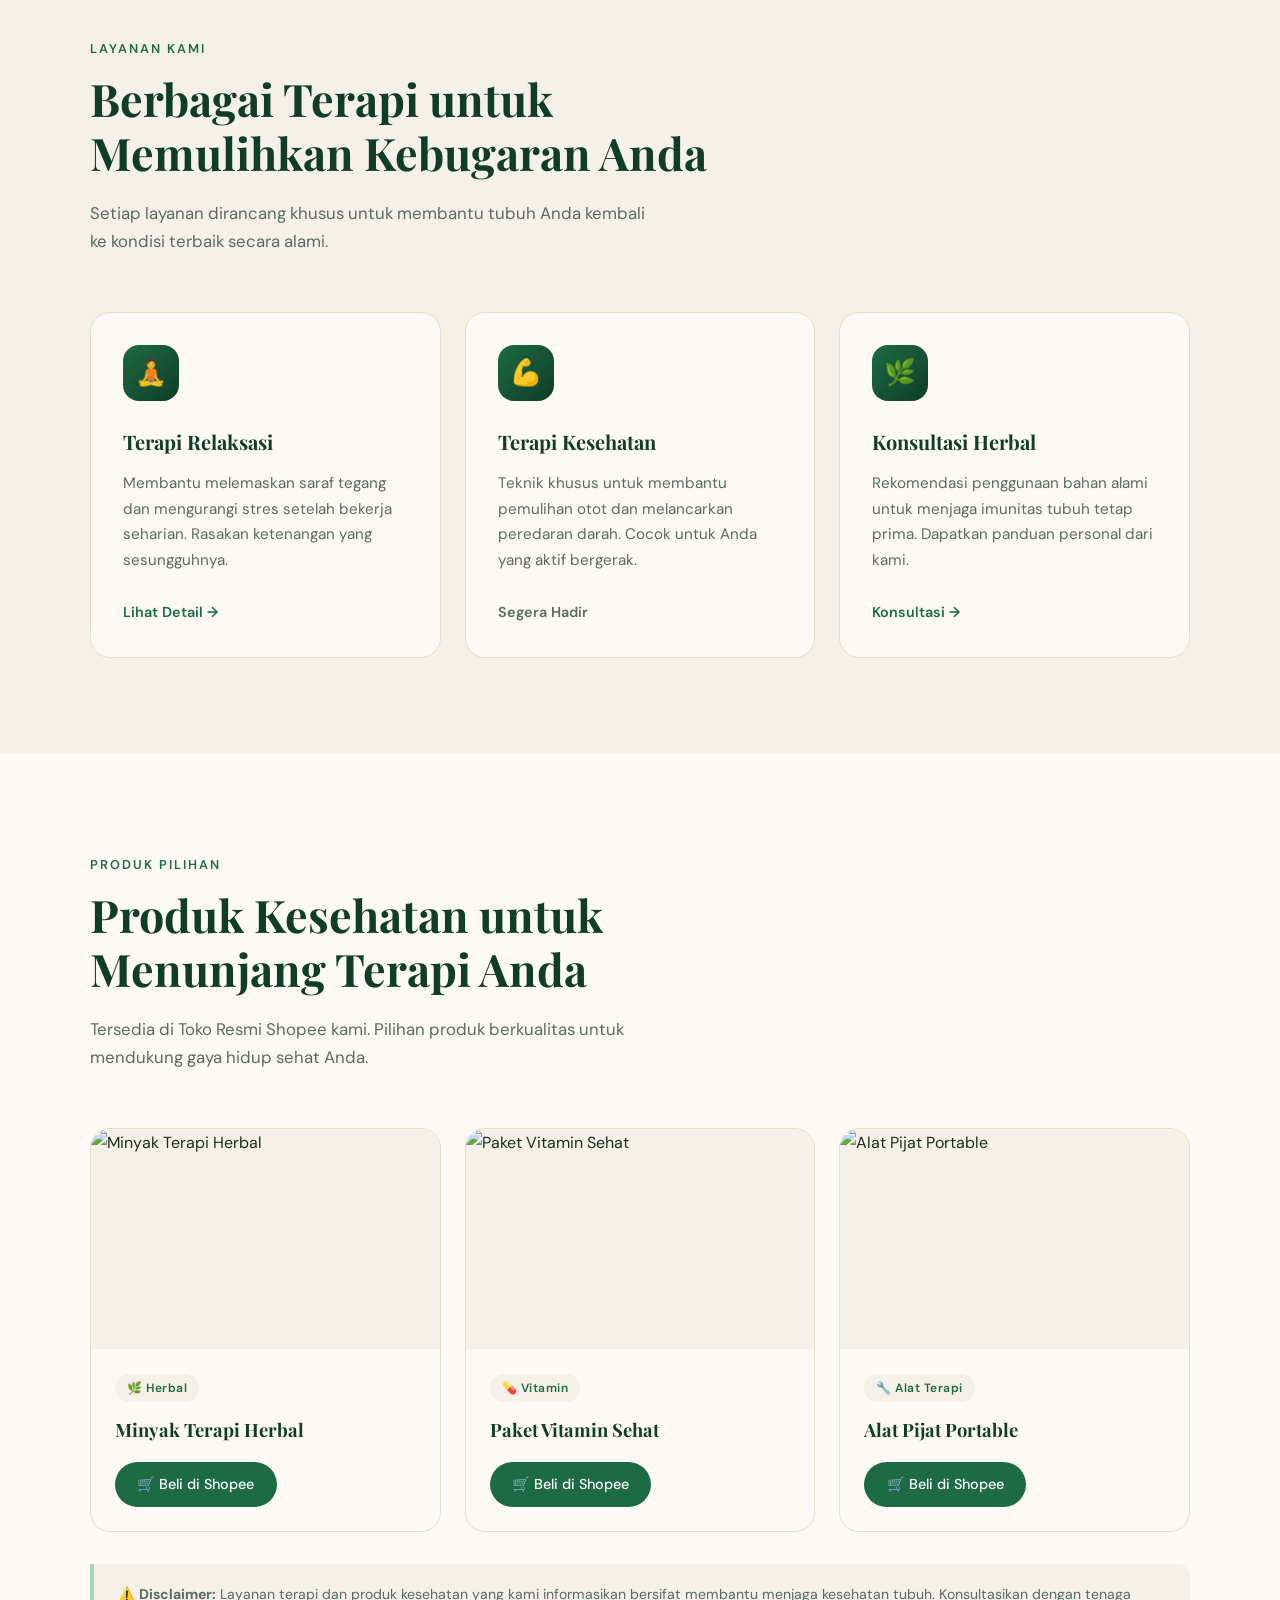
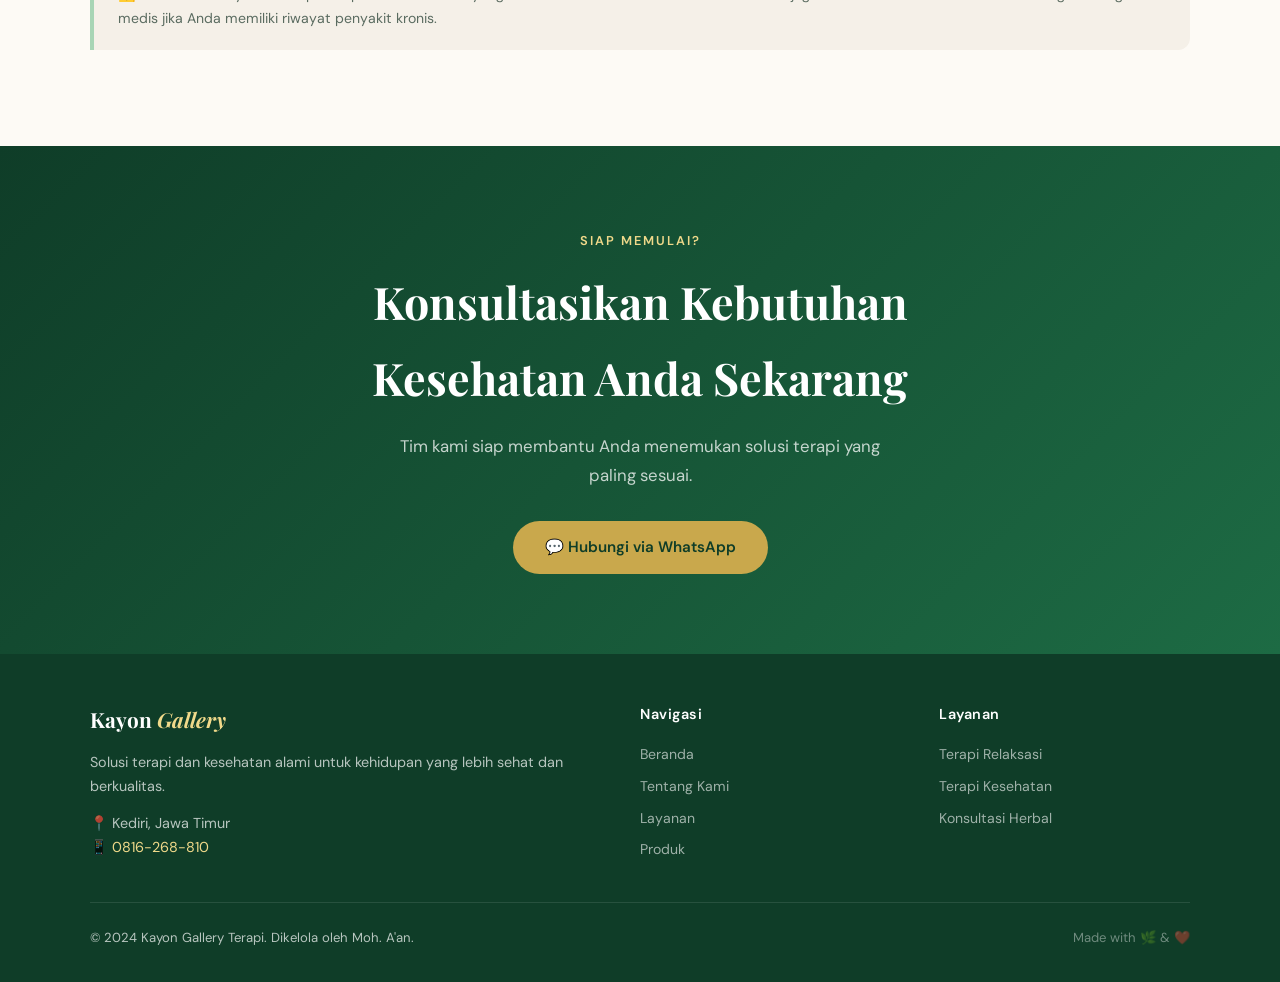
==== commit 60d244e5: "Update index.html" ====
--- a/index.html
+++ b/index.html
@@ -871,7 +871,7 @@
     <div>
       <div class="footer-logo">Kayon <span>Gallery</span></div>
       <p>Solusi terapi dan kesehatan alami untuk kehidupan yang lebih sehat dan berkualitas.</p>
-      <p style="margin-top:0.75rem;">📍 Malang, Jawa Timur<br>📱 <a href="https://wa.me/62816268810" style="color:var(--emas-muda); text-decoration:none;">0816-268-810</a></p>
+      <p style="margin-top:0.75rem;">📍 Kediri, Jawa Timur<br>📱 <a href="https://wa.me/62816268810" style="color:var(--emas-muda); text-decoration:none;">0816-268-810</a></p>
     </div>
     <div class="footer-col">
       <h4>Navigasi</h4>
@@ -888,7 +888,7 @@
     </div>
   </div>
   <div class="footer-bottom">
-    <span>© 2024 Kayon Gallery Terapi. Dikelola oleh Risqi Maulana.</span>
+    <span>© 2024 Kayon Gallery Terapi. Dikelola oleh Moh. A'an.</span>
     <span style="color:rgba(255,255,255,0.4);">Made with 🌿 &amp; ❤️</span>
   </div>
 </footer>
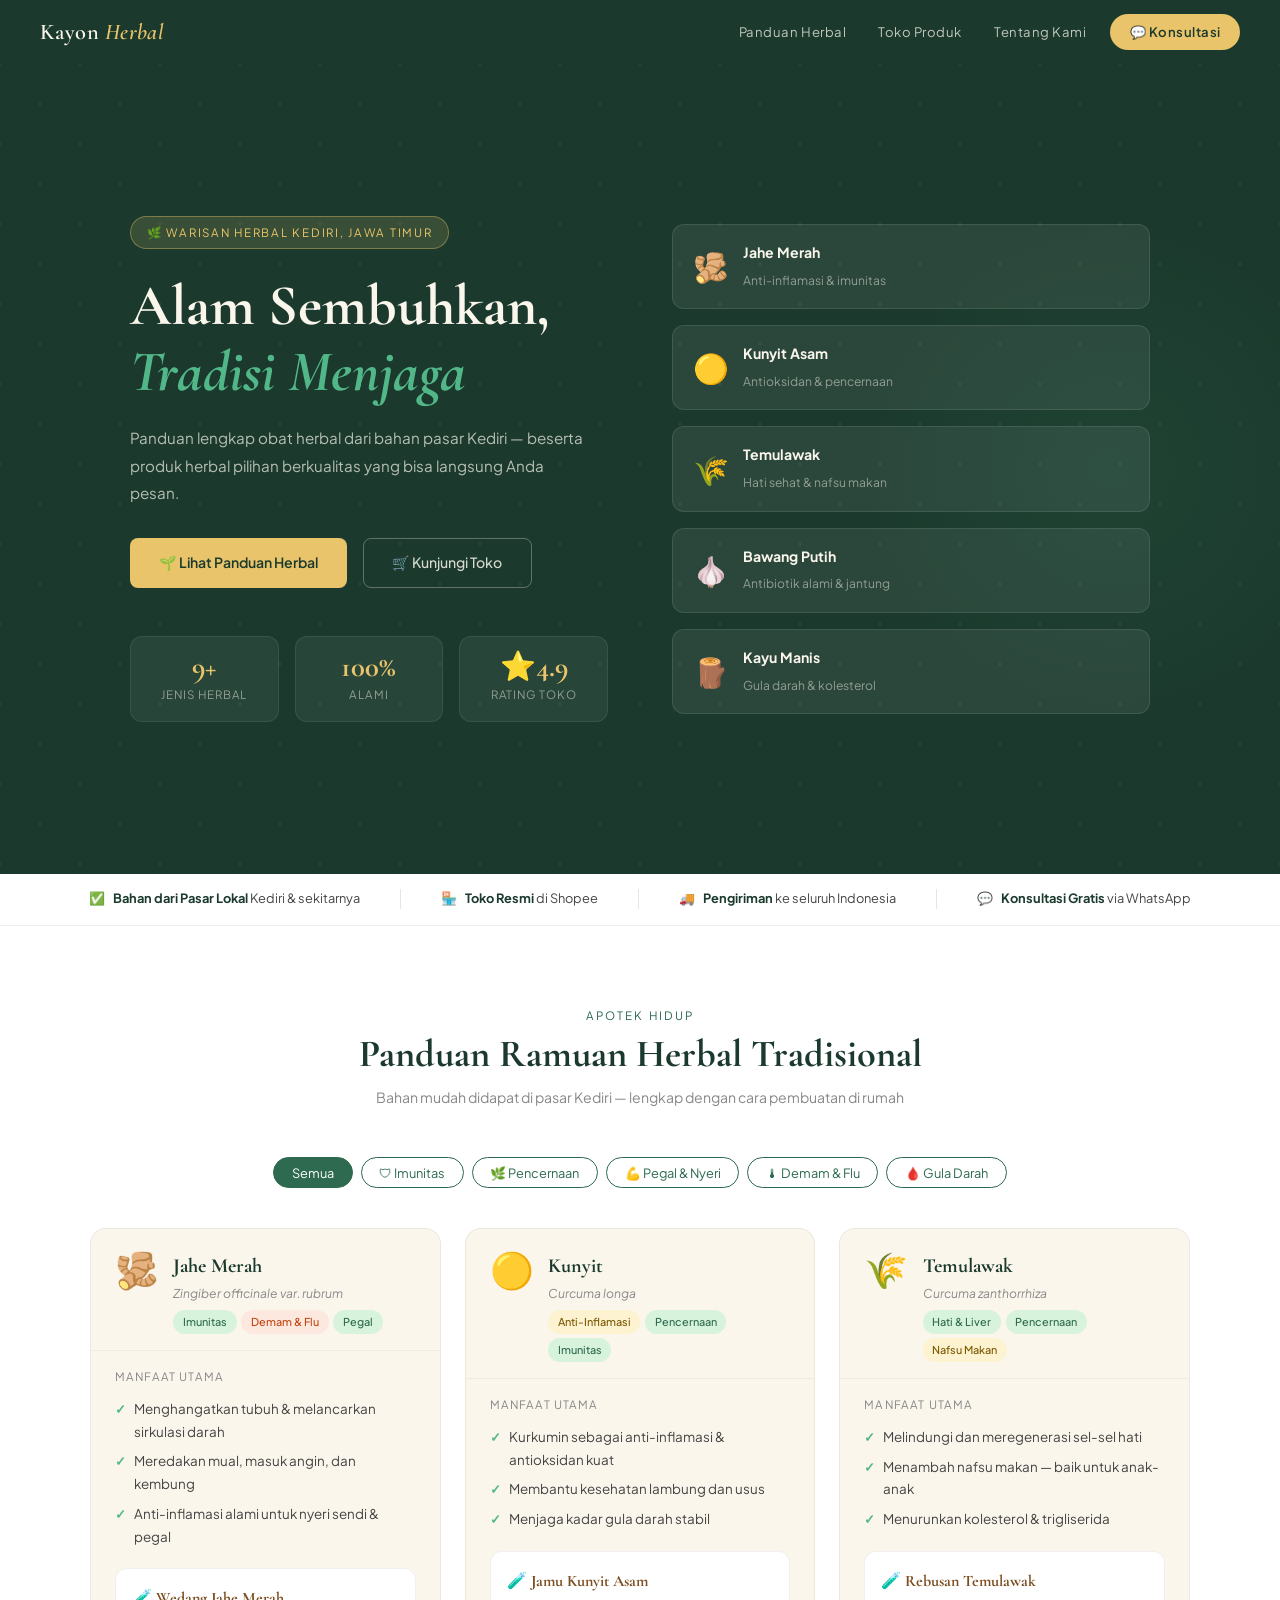
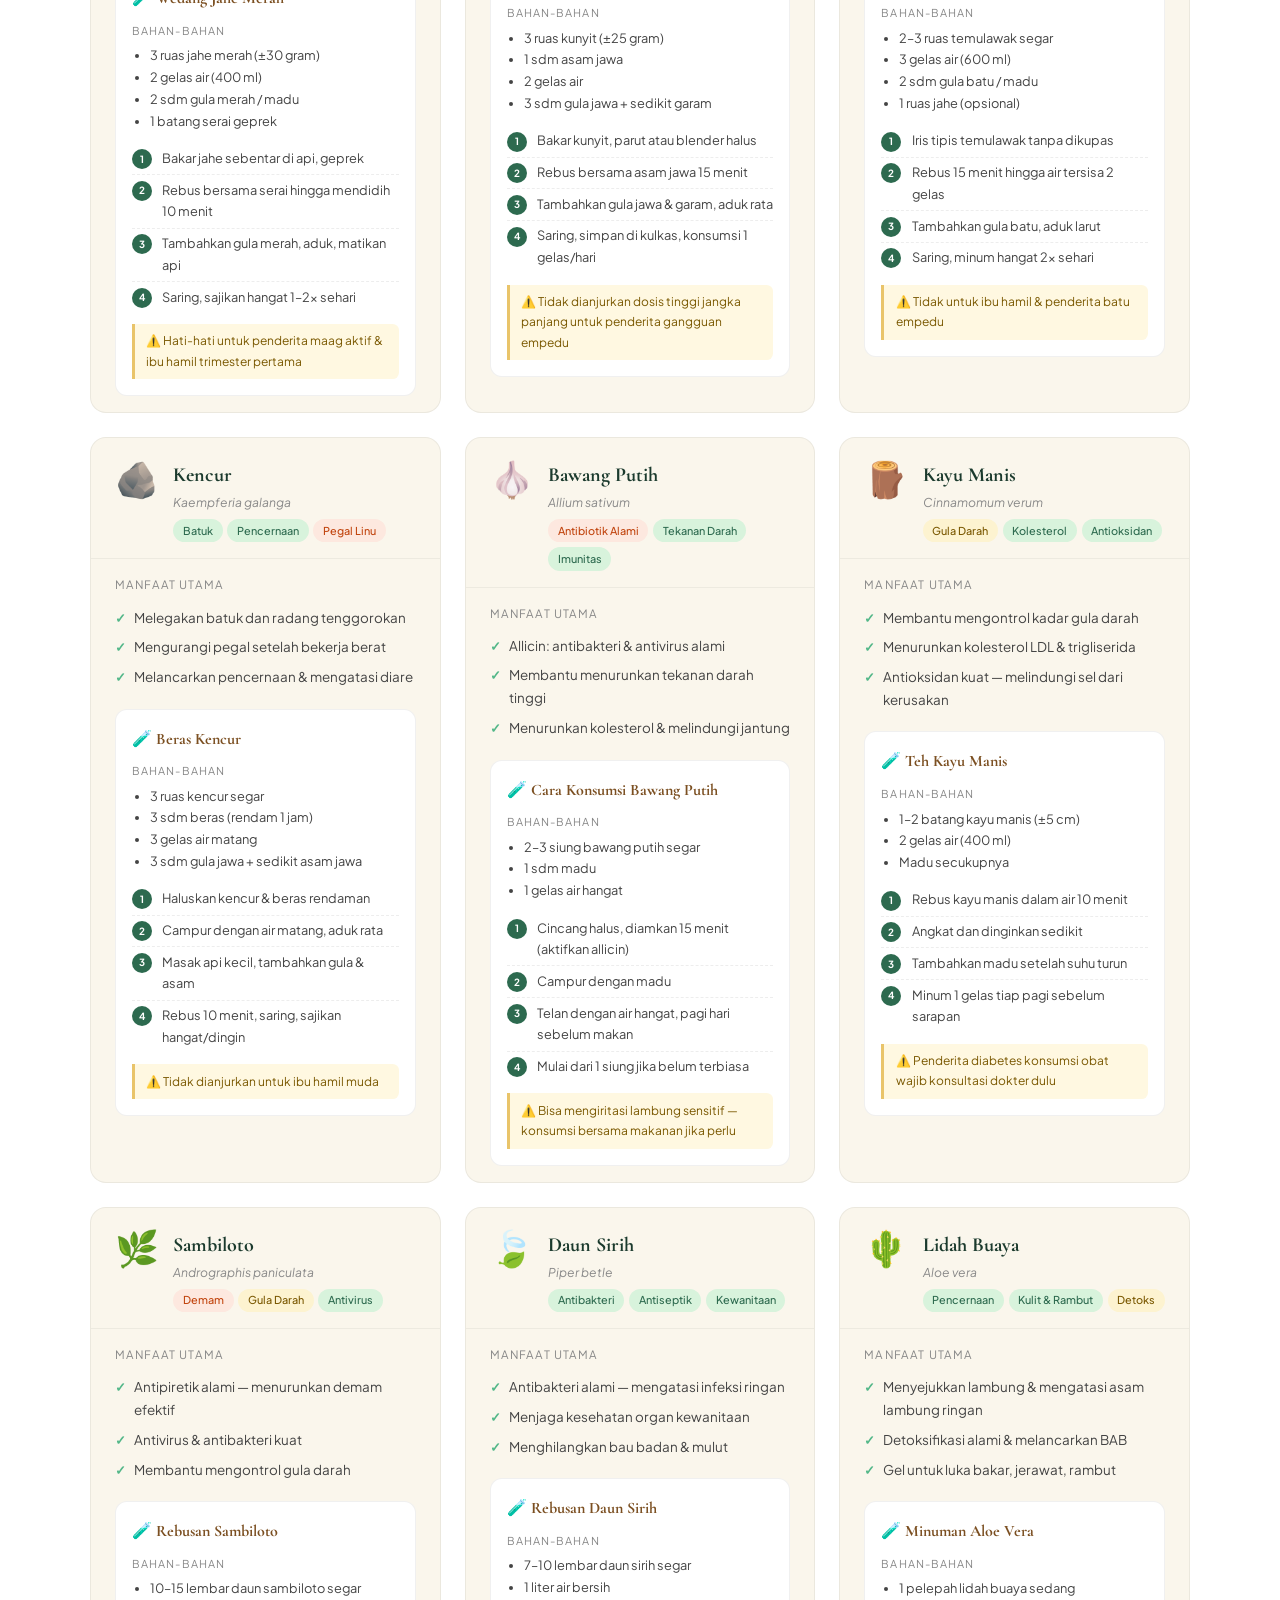
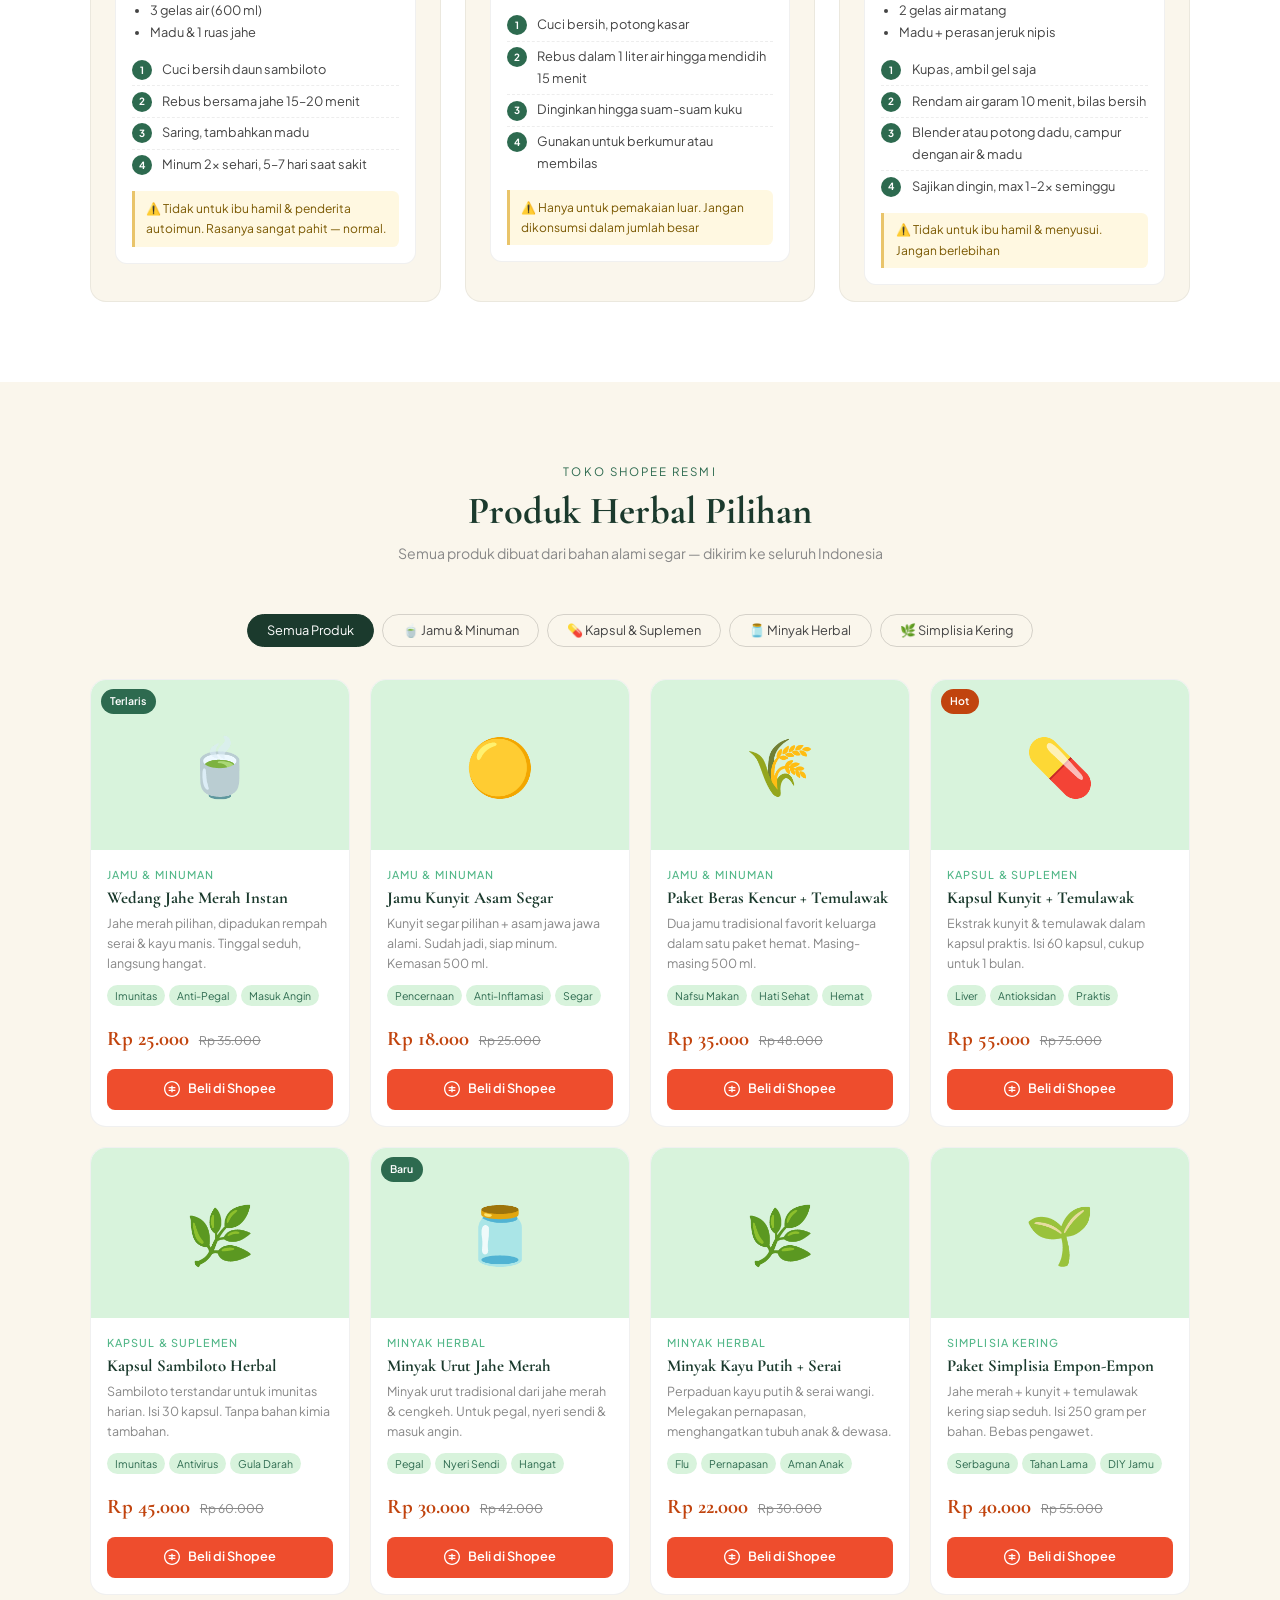
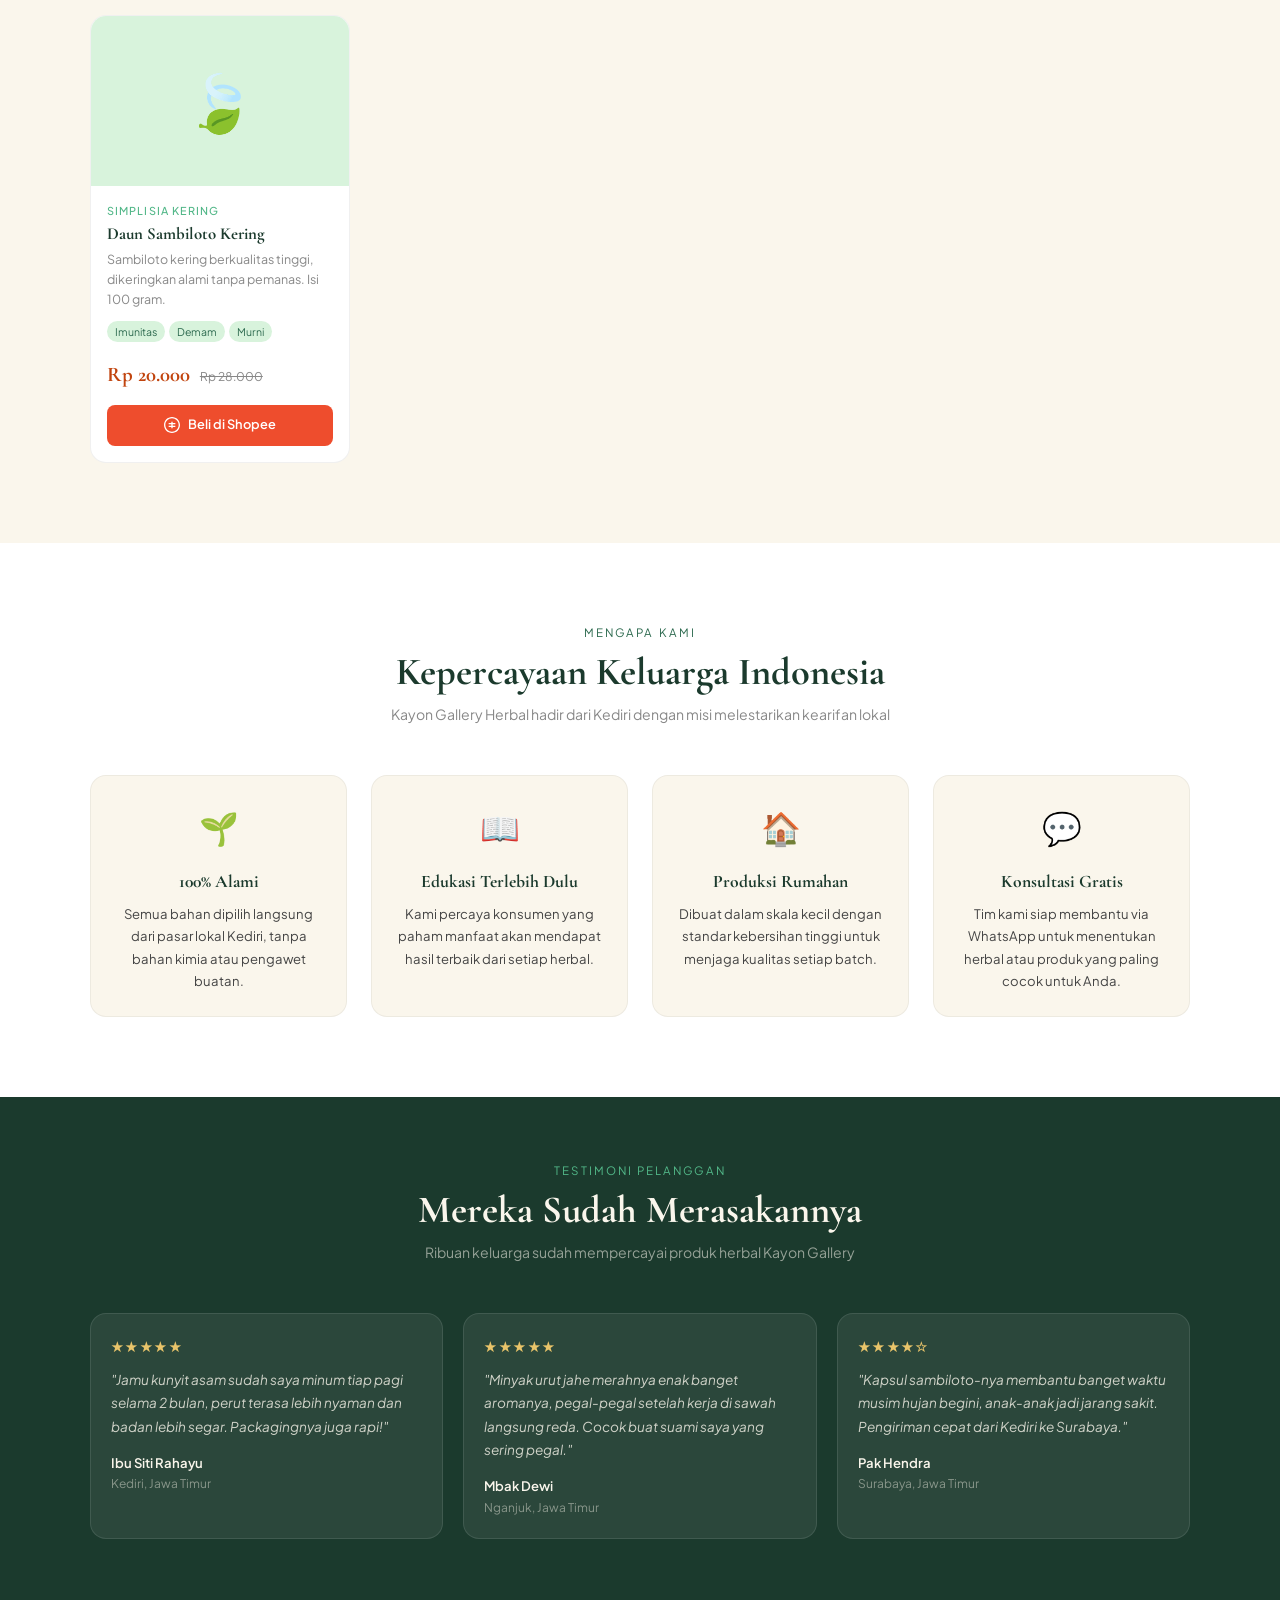
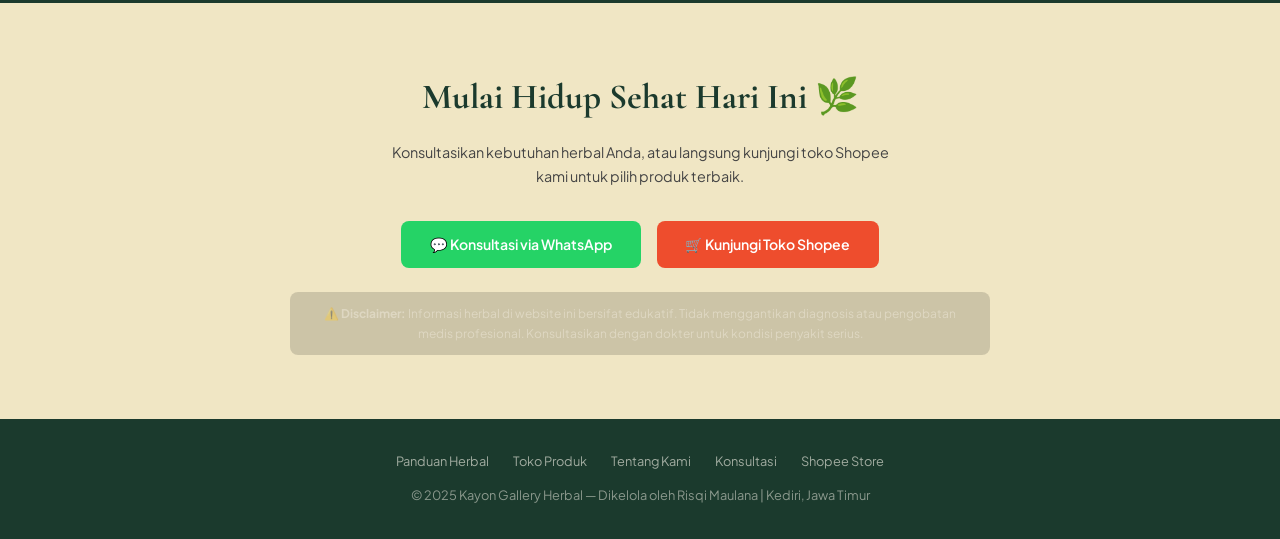
==== commit e80d45d2: "Rename index (1).html to index.html" ====
--- a/index.html
+++ b/index.html
@@ -3,923 +3,806 @@
 <head>
 <meta charset="UTF-8">
 <meta name="viewport" content="width=device-width, initial-scale=1.0">
-<title>Kayon Gallery Terapi | Sehat & Relaksasi</title>
-<link href="https://fonts.googleapis.com/css2?family=Playfair+Display:ital,wght@0,400;0,700;1,400&family=DM+Sans:wght@300;400;500&display=swap" rel="stylesheet">
+<title>Kayon Gallery Herbal | Jamu & Obat Herbal Alami Kediri</title>
+<link href="https://fonts.googleapis.com/css2?family=Cormorant+Garamond:ital,wght@0,400;0,600;0,700;1,400;1,600&family=Plus+Jakarta+Sans:wght@300;400;500;600&display=swap" rel="stylesheet">
 <style>
-  *, *::before, *::after { box-sizing: border-box; margin: 0; padding: 0; }
-
-  :root {
-    --hijau: #1D6B44;
-    --hijau-gelap: #0F3D28;
-    --hijau-muda: #A8D5B5;
-    --krem: #F5F0E8;
-    --krem-gelap: #E8DEC8;
-    --emas: #C9A84C;
-    --emas-muda: #F0D98A;
-    --putih: #FDFAF5;
-    --teks-gelap: #1A2E1F;
-    --teks-abu: #5A6B60;
-    --font-display: 'Playfair Display', Georgia, serif;
-    --font-body: 'DM Sans', sans-serif;
-  }
-
-  html { scroll-behavior: smooth; }
-
-  body {
-    font-family: var(--font-body);
-    background-color: var(--putih);
-    color: var(--teks-gelap);
-    line-height: 1.7;
-    overflow-x: hidden;
-  }
-
-  /* NAVBAR */
-  nav {
-    position: fixed;
-    top: 0; left: 0; right: 0;
-    z-index: 100;
-    background: rgba(253, 250, 245, 0.92);
-    backdrop-filter: blur(12px);
-    border-bottom: 1px solid var(--krem-gelap);
-    padding: 0 2rem;
-    height: 68px;
-    display: flex;
-    align-items: center;
-    justify-content: space-between;
-    transition: box-shadow 0.3s;
-  }
-
-  nav.scrolled { box-shadow: 0 4px 24px rgba(15,61,40,0.08); }
-
-  .nav-logo {
-    font-family: var(--font-display);
-    font-size: 1.4rem;
-    color: var(--hijau-gelap);
-    font-weight: 700;
-    letter-spacing: -0.5px;
-    text-decoration: none;
-  }
-
-  .nav-logo span {
-    color: var(--emas);
-    font-style: italic;
-  }
-
-  .nav-links {
-    display: flex;
-    gap: 2rem;
-    list-style: none;
-  }
-
-  .nav-links a {
-    text-decoration: none;
-    color: var(--teks-abu);
-    font-size: 0.9rem;
-    font-weight: 500;
-    letter-spacing: 0.3px;
-    transition: color 0.2s;
-  }
-
-  .nav-links a:hover { color: var(--hijau); }
-
-  .nav-cta {
-    background: var(--hijau);
-    color: #fff !important;
-    padding: 0.5rem 1.2rem;
-    border-radius: 50px;
-    transition: background 0.2s !important;
-  }
-
-  .nav-cta:hover { background: var(--hijau-gelap) !important; color: #fff !important; }
-
-  /* HAMBURGER */
-  .hamburger {
-    display: none;
-    flex-direction: column;
-    gap: 5px;
-    cursor: pointer;
-    padding: 4px;
-    background: none;
-    border: none;
-  }
-
-  .hamburger span {
-    display: block;
-    width: 24px;
-    height: 2px;
-    background: var(--hijau-gelap);
-    border-radius: 2px;
-    transition: all 0.3s;
-  }
-
-  /* MOBILE MENU */
-  .mobile-menu {
-    display: none;
-    position: fixed;
-    top: 68px; left: 0; right: 0;
-    background: var(--putih);
-    border-bottom: 1px solid var(--krem-gelap);
-    padding: 1.5rem 2rem;
-    flex-direction: column;
-    gap: 1rem;
-    z-index: 99;
-  }
-
-  .mobile-menu.open { display: flex; }
-
-  .mobile-menu a {
-    text-decoration: none;
-    color: var(--teks-gelap);
-    font-size: 1rem;
-    font-weight: 500;
-    padding: 0.5rem 0;
-    border-bottom: 1px solid var(--krem-gelap);
-  }
-
-  .mobile-menu a:last-child { border-bottom: none; }
-
-  /* HERO */
-  .hero {
-    min-height: 100vh;
-    background: linear-gradient(160deg, var(--hijau-gelap) 0%, #1D5C38 55%, #2A7A4F 100%);
-    display: flex;
-    align-items: center;
-    position: relative;
-    overflow: hidden;
-    padding: 100px 2rem 4rem;
-  }
-
-  .hero::before {
-    content: '';
-    position: absolute;
-    width: 600px; height: 600px;
-    border-radius: 50%;
-    background: rgba(168, 213, 181, 0.08);
-    top: -100px; right: -150px;
-  }
-
-  .hero::after {
-    content: '';
-    position: absolute;
-    width: 400px; height: 400px;
-    border-radius: 50%;
-    background: rgba(201, 168, 76, 0.08);
-    bottom: -100px; left: -100px;
-  }
-
-  .hero-inner {
-    max-width: 1100px;
-    margin: 0 auto;
-    width: 100%;
-    display: grid;
-    grid-template-columns: 1fr 1fr;
-    gap: 4rem;
-    align-items: center;
-    position: relative;
-    z-index: 1;
-  }
-
-  .hero-badge {
-    display: inline-block;
-    background: rgba(201, 168, 76, 0.2);
-    color: var(--emas-muda);
-    border: 1px solid rgba(201, 168, 76, 0.4);
-    padding: 0.35rem 1rem;
-    border-radius: 50px;
-    font-size: 0.8rem;
-    letter-spacing: 1.5px;
-    text-transform: uppercase;
-    margin-bottom: 1.5rem;
-  }
-
-  .hero-title {
-    font-family: var(--font-display);
-    font-size: clamp(2.5rem, 5vw, 3.8rem);
-    color: #fff;
-    line-height: 1.15;
-    margin-bottom: 1.5rem;
-  }
-
-  .hero-title em {
-    color: var(--emas-muda);
-    font-style: italic;
-  }
-
-  .hero-desc {
-    color: rgba(255,255,255,0.75);
-    font-size: 1.05rem;
-    margin-bottom: 2.5rem;
-    max-width: 480px;
-  }
-
-  .hero-buttons {
-    display: flex;
-    gap: 1rem;
-    flex-wrap: wrap;
-  }
-
-  .btn-primary {
-    background: var(--emas);
-    color: var(--hijau-gelap);
-    padding: 0.85rem 2rem;
-    border-radius: 50px;
-    text-decoration: none;
-    font-weight: 600;
-    font-size: 0.95rem;
-    transition: all 0.2s;
-    display: inline-block;
-  }
-
-  .btn-primary:hover {
-    background: var(--emas-muda);
-    transform: translateY(-2px);
-  }
-
-  .btn-outline {
-    border: 1.5px solid rgba(255,255,255,0.5);
-    color: #fff;
-    padding: 0.85rem 2rem;
-    border-radius: 50px;
-    text-decoration: none;
-    font-weight: 500;
-    font-size: 0.95rem;
-    transition: all 0.2s;
-    display: inline-block;
-  }
-
-  .btn-outline:hover {
-    background: rgba(255,255,255,0.1);
-  }
-
-  /* HERO VISUAL */
-  .hero-visual {
-    display: flex;
-    justify-content: center;
-    align-items: center;
-  }
-
-  .hero-card-stack {
-    position: relative;
-    width: 320px;
-    height: 380px;
-  }
-
-  .hero-card {
-    position: absolute;
-    background: rgba(255,255,255,0.1);
-    border: 1px solid rgba(255,255,255,0.2);
-    backdrop-filter: blur(10px);
-    border-radius: 20px;
-    padding: 1.5rem;
-  }
-
-  .hero-card.main {
-    width: 280px;
-    bottom: 0; left: 0;
-    background: rgba(253,250,245,0.12);
-  }
-
-  .hero-card.float {
-    width: 180px;
-    top: 0; right: 0;
-    animation: float 4s ease-in-out infinite;
-  }
-
-  @keyframes float {
-    0%, 100% { transform: translateY(0); }
-    50% { transform: translateY(-12px); }
-  }
-
-  .stat-big {
-    font-family: var(--font-display);
-    font-size: 2.8rem;
-    font-weight: 700;
-    color: var(--emas-muda);
-    line-height: 1;
-  }
-
-  .stat-label {
-    color: rgba(255,255,255,0.7);
-    font-size: 0.85rem;
-    margin-top: 0.25rem;
-  }
-
-  .icon-circle {
-    width: 48px; height: 48px;
-    border-radius: 50%;
-    background: rgba(201,168,76,0.3);
-    display: flex; align-items: center; justify-content: center;
-    font-size: 1.4rem;
-    margin-bottom: 1rem;
-  }
-
-  /* SECTION UMUM */
-  section { padding: 6rem 2rem; }
-
-  .container {
-    max-width: 1100px;
-    margin: 0 auto;
-  }
-
-  .section-label {
-    display: inline-block;
-    color: var(--hijau);
-    font-size: 0.8rem;
-    letter-spacing: 2px;
-    text-transform: uppercase;
-    font-weight: 600;
-    margin-bottom: 0.75rem;
-  }
-
-  .section-title {
-    font-family: var(--font-display);
-    font-size: clamp(1.8rem, 4vw, 2.8rem);
-    color: var(--hijau-gelap);
-    line-height: 1.2;
-    margin-bottom: 1.2rem;
-  }
-
-  .section-desc {
-    color: var(--teks-abu);
-    font-size: 1.05rem;
-    max-width: 560px;
-    margin-bottom: 3.5rem;
-  }
-
-  /* LAYANAN */
-  #layanan { background: var(--krem); }
-
-  .layanan-grid {
-    display: grid;
-    grid-template-columns: repeat(auto-fit, minmax(280px, 1fr));
-    gap: 1.5rem;
-  }
-
-  .layanan-card {
-    background: var(--putih);
-    border-radius: 20px;
-    padding: 2rem;
-    border: 1px solid var(--krem-gelap);
-    transition: all 0.3s;
-    cursor: default;
-  }
-
-  .layanan-card:hover {
-    transform: translateY(-6px);
-    box-shadow: 0 20px 40px rgba(15,61,40,0.1);
-    border-color: var(--hijau-muda);
-  }
-
-  .layanan-icon {
-    width: 56px; height: 56px;
-    background: linear-gradient(135deg, var(--hijau), var(--hijau-gelap));
-    border-radius: 16px;
-    display: flex; align-items: center; justify-content: center;
-    font-size: 1.6rem;
-    margin-bottom: 1.5rem;
-  }
-
-  .layanan-card h3 {
-    font-family: var(--font-display);
-    font-size: 1.25rem;
-    color: var(--hijau-gelap);
-    margin-bottom: 0.75rem;
-  }
-
-  .layanan-card p {
-    color: var(--teks-abu);
-    font-size: 0.95rem;
-    line-height: 1.7;
-    margin-bottom: 1.5rem;
-  }
-
-  .layanan-link {
-    color: var(--hijau);
-    font-weight: 600;
-    font-size: 0.9rem;
-    text-decoration: none;
-    display: inline-flex;
-    align-items: center;
-    gap: 0.4rem;
-    transition: gap 0.2s;
-  }
-
-  .layanan-link:hover { gap: 0.7rem; }
-
-  /* PRODUK */
-  #produk { background: var(--putih); }
-
-  .produk-grid {
-    display: grid;
-    grid-template-columns: repeat(auto-fit, minmax(300px, 1fr));
-    gap: 1.5rem;
-  }
-
-  .produk-card {
-    border-radius: 20px;
-    overflow: hidden;
-    border: 1px solid var(--krem-gelap);
-    transition: all 0.3s;
-    background: var(--putih);
-  }
-
-  .produk-card:hover {
-    transform: translateY(-6px);
-    box-shadow: 0 20px 40px rgba(15,61,40,0.1);
-  }
-
-  .produk-img-wrap {
-    height: 220px;
-    overflow: hidden;
-    background: var(--krem);
-  }
-
-  .produk-img-wrap img {
-    width: 100%; height: 100%;
-    object-fit: cover;
-    transition: transform 0.5s;
-  }
-
-  .produk-card:hover .produk-img-wrap img { transform: scale(1.06); }
-
-  .produk-body {
-    padding: 1.5rem;
-  }
-
-  .produk-tag {
-    display: inline-block;
-    background: var(--krem);
-    color: var(--hijau);
-    padding: 0.25rem 0.75rem;
-    border-radius: 50px;
-    font-size: 0.75rem;
-    font-weight: 600;
-    letter-spacing: 0.5px;
-    margin-bottom: 0.75rem;
-  }
-
-  .produk-body h3 {
-    font-family: var(--font-display);
-    font-size: 1.15rem;
-    color: var(--hijau-gelap);
-    margin-bottom: 1rem;
-  }
-
-  .btn-shopee {
-    display: inline-flex;
-    align-items: center;
-    gap: 0.5rem;
-    background: var(--hijau);
-    color: #fff;
-    padding: 0.65rem 1.4rem;
-    border-radius: 50px;
-    text-decoration: none;
-    font-size: 0.9rem;
-    font-weight: 500;
-    transition: all 0.2s;
-  }
-
-  .btn-shopee:hover {
-    background: var(--hijau-gelap);
-    transform: translateY(-2px);
-  }
-
-  /* CTA BANNER */
-  .cta-section {
-    background: linear-gradient(135deg, var(--hijau-gelap), #1D6B44);
-    padding: 5rem 2rem;
-    text-align: center;
-  }
-
-  .cta-section h2 {
-    font-family: var(--font-display);
-    font-size: clamp(1.8rem, 4vw, 2.8rem);
-    color: #fff;
-    margin-bottom: 1rem;
-  }
-
-  .cta-section p {
-    color: rgba(255,255,255,0.75);
-    font-size: 1.05rem;
-    margin-bottom: 2rem;
-    max-width: 480px;
-    margin-left: auto;
-    margin-right: auto;
-  }
-
-  /* TENTANG */
-  #tentang { background: var(--krem); }
-
-  .tentang-grid {
-    display: grid;
-    grid-template-columns: 1fr 1fr;
-    gap: 4rem;
-    align-items: center;
-  }
-
-  .tentang-visual {
-    background: linear-gradient(135deg, var(--hijau) 0%, var(--hijau-gelap) 100%);
-    border-radius: 24px;
-    padding: 3rem;
-    color: white;
-    position: relative;
-    overflow: hidden;
-  }
-
-  .tentang-visual::after {
-    content: '✦';
-    position: absolute;
-    font-size: 8rem;
-    color: rgba(255,255,255,0.05);
-    bottom: -1rem; right: -1rem;
-  }
-
-  .stats-row {
-    display: grid;
-    grid-template-columns: 1fr 1fr;
-    gap: 1.5rem;
-    margin-top: 2rem;
-  }
-
-  .stat-box {
-    background: rgba(255,255,255,0.12);
-    border-radius: 16px;
-    padding: 1.2rem;
-  }
-
-  .stat-box .num {
-    font-family: var(--font-display);
-    font-size: 2rem;
-    font-weight: 700;
-    color: var(--emas-muda);
-    line-height: 1;
-  }
-
-  .stat-box .lbl {
-    font-size: 0.82rem;
-    color: rgba(255,255,255,0.7);
-    margin-top: 0.3rem;
-  }
-
-  /* FOOTER */
-  footer {
-    background: var(--hijau-gelap);
-    color: rgba(255,255,255,0.7);
-    padding: 3rem 2rem 2rem;
-  }
-
-  .footer-inner {
-    max-width: 1100px;
-    margin: 0 auto;
-    display: grid;
-    grid-template-columns: 2fr 1fr 1fr;
-    gap: 3rem;
-    padding-bottom: 2rem;
-    border-bottom: 1px solid rgba(255,255,255,0.1);
-  }
-
-  .footer-logo {
-    font-family: var(--font-display);
-    font-size: 1.3rem;
-    color: #fff;
-    font-weight: 700;
-    margin-bottom: 0.75rem;
-  }
-
-  .footer-logo span { color: var(--emas-muda); font-style: italic; }
-
-  footer p { font-size: 0.9rem; line-height: 1.7; }
-
-  .footer-col h4 {
-    color: #fff;
-    font-size: 0.9rem;
-    font-weight: 600;
-    letter-spacing: 0.5px;
-    margin-bottom: 1rem;
-  }
-
-  .footer-col a {
-    display: block;
-    color: rgba(255,255,255,0.6);
-    text-decoration: none;
-    font-size: 0.88rem;
-    margin-bottom: 0.5rem;
-    transition: color 0.2s;
-  }
-
-  .footer-col a:hover { color: var(--emas-muda); }
-
-  .footer-bottom {
-    max-width: 1100px;
-    margin: 1.5rem auto 0;
-    display: flex;
-    justify-content: space-between;
-    align-items: center;
-    font-size: 0.82rem;
-    flex-wrap: wrap;
-    gap: 0.5rem;
-  }
-
-  /* DISCLAIMER */
-  .disclaimer {
-    background: var(--krem);
-    border-left: 4px solid var(--hijau-muda);
-    padding: 1.2rem 1.5rem;
-    border-radius: 0 12px 12px 0;
-    margin: 2rem auto 0;
-    max-width: 1100px;
-    font-size: 0.88rem;
-    color: var(--teks-abu);
-  }
-
-  /* RESPONSIVE */
-  @media (max-width: 768px) {
-    .nav-links { display: none; }
-    .hamburger { display: flex; }
-
-    .hero-inner {
-      grid-template-columns: 1fr;
-      text-align: center;
-      gap: 2.5rem;
-    }
-
-    .hero-desc { margin: 0 auto 2rem; }
-    .hero-buttons { justify-content: center; }
-    .hero-visual { display: none; }
-
-    .tentang-grid {
-      grid-template-columns: 1fr;
-    }
-
-    .footer-inner {
-      grid-template-columns: 1fr;
-      gap: 2rem;
-    }
-
-    .footer-bottom {
-      flex-direction: column;
-      text-align: center;
-    }
-
-    section { padding: 4rem 1.25rem; }
-  }
-
-  @media (max-width: 480px) {
-    nav { padding: 0 1.25rem; }
-    .hero { padding: 90px 1.25rem 3rem; }
-    .hero-title { font-size: 2.2rem; }
-    .btn-primary, .btn-outline { padding: 0.75rem 1.5rem; font-size: 0.9rem; }
-  }
-
-  /* ANIMASI MASUK */
-  .fade-up {
-    opacity: 0;
-    transform: translateY(30px);
-    transition: opacity 0.6s ease, transform 0.6s ease;
-  }
-
-  .fade-up.visible {
-    opacity: 1;
-    transform: translateY(0);
-  }
+*{margin:0;padding:0;box-sizing:border-box}
+:root{
+  --h:#1b3a2d;
+  --hm:#2d6a4f;
+  --hl:#52b788;
+  --hp:#d8f3dc;
+  --k:#faf6ec;
+  --km:#f0e6c4;
+  --c:#7b4f21;
+  --acc:#e9c46a;
+  --acc2:#c1440e;
+  --td:#1a1a1a;
+  --tm:#444;
+  --tl:#888;
+}
+html{scroll-behavior:smooth}
+body{font-family:'Plus Jakarta Sans',sans-serif;background:var(--k);color:var(--td);line-height:1.7}
+
+/* ===== NAV ===== */
+nav{background:var(--h);padding:0 2.5rem;display:flex;align-items:center;justify-content:space-between;position:sticky;top:0;z-index:200;height:64px}
+.nav-logo{font-family:'Cormorant Garamond',serif;color:var(--k);font-size:1.4rem;font-weight:600;text-decoration:none;letter-spacing:0.02em}
+.nav-logo span{color:var(--acc);font-style:italic}
+.nav-links{display:flex;gap:0;align-items:center}
+.nav-links a{color:rgba(250,246,236,.75);text-decoration:none;font-size:0.82rem;padding:0.5rem 1rem;transition:color .2s;letter-spacing:0.04em}
+.nav-links a:hover{color:var(--acc)}
+.nav-cta{background:var(--acc);color:var(--h)!important;border-radius:2rem;padding:.45rem 1.2rem!important;font-weight:600!important;margin-left:.5rem}
+.nav-cta:hover{background:#f5d07a!important;color:var(--h)!important}
+.hamburger{display:none;flex-direction:column;gap:5px;cursor:pointer;padding:8px}
+.hamburger span{display:block;width:22px;height:2px;background:var(--k);border-radius:2px;transition:.3s}
+.mobile-menu{display:none;flex-direction:column;background:var(--h);padding:1rem 2rem 1.5rem;gap:.5rem}
+.mobile-menu a{color:rgba(250,246,236,.8);text-decoration:none;font-size:.9rem;padding:.5rem 0;border-bottom:1px solid rgba(255,255,255,.08)}
+.mobile-menu.open{display:flex}
+
+/* ===== HERO ===== */
+.hero{background:var(--h);min-height:90vh;display:flex;align-items:center;position:relative;overflow:hidden}
+.hero-bg{position:absolute;inset:0;opacity:.06;background-image:url("data:image/svg+xml,%3Csvg width='80' height='80' viewBox='0 0 80 80' xmlns='http://www.w3.org/2000/svg'%3E%3Cg fill='%23ffffff' fill-rule='evenodd'%3E%3Ccircle cx='40' cy='40' r='1.5'/%3E%3Ccircle cx='0' cy='0' r='1.5'/%3E%3Ccircle cx='80' cy='0' r='1.5'/%3E%3Ccircle cx='0' cy='80' r='1.5'/%3E%3Ccircle cx='80' cy='80' r='1.5'/%3E%3C/g%3E%3C/svg%3E")}
+.hero-leaf{position:absolute;right:-80px;top:50%;transform:translateY(-50%);width:500px;height:500px;opacity:.07;background:radial-gradient(ellipse,#52b788,transparent 70%)}
+.hero-content{position:relative;z-index:2;padding:4rem 2.5rem;max-width:1100px;margin:0 auto;width:100%;display:grid;grid-template-columns:1fr 1fr;gap:4rem;align-items:center}
+.hero-badge{display:inline-flex;align-items:center;gap:.5rem;background:rgba(233,196,106,.15);border:1px solid rgba(233,196,106,.4);color:var(--acc);font-size:.72rem;letter-spacing:.15em;text-transform:uppercase;padding:.35rem 1rem;border-radius:2rem;margin-bottom:1.5rem}
+.hero h1{font-family:'Cormorant Garamond',serif;font-size:clamp(2.4rem,4.5vw,3.8rem);font-weight:700;color:var(--k);line-height:1.15;margin-bottom:1.2rem}
+.hero h1 em{font-style:italic;color:var(--hl)}
+.hero p{color:rgba(250,246,236,.7);font-size:.95rem;margin-bottom:2rem;max-width:460px;line-height:1.8}
+.hero-btns{display:flex;gap:1rem;flex-wrap:wrap}
+.btn-primary{background:var(--acc);color:var(--h);padding:.75rem 1.8rem;border-radius:.5rem;text-decoration:none;font-weight:600;font-size:.88rem;transition:.2s;display:inline-flex;align-items:center;gap:.4rem}
+.btn-primary:hover{background:#f5d07a}
+.btn-outline{border:1px solid rgba(250,246,236,.3);color:rgba(250,246,236,.85);padding:.75rem 1.8rem;border-radius:.5rem;text-decoration:none;font-weight:500;font-size:.88rem;transition:.2s;display:inline-flex;align-items:center;gap:.4rem}
+.btn-outline:hover{border-color:var(--acc);color:var(--acc)}
+.hero-stats{display:grid;grid-template-columns:repeat(3,1fr);gap:1rem;margin-top:3rem}
+.stat-box{background:rgba(255,255,255,.06);border:1px solid rgba(255,255,255,.08);border-radius:.75rem;padding:1rem;text-align:center}
+.stat-num{font-family:'Cormorant Garamond',serif;font-size:1.8rem;font-weight:700;color:var(--acc);line-height:1}
+.stat-label{font-size:.72rem;color:rgba(250,246,236,.5);margin-top:.2rem;text-transform:uppercase;letter-spacing:.08em}
+.hero-visual{display:flex;flex-direction:column;gap:1rem}
+.herb-pill{background:rgba(255,255,255,.07);border:1px solid rgba(255,255,255,.1);border-radius:.75rem;padding:1rem 1.25rem;display:flex;align-items:center;gap:.9rem;transition:.3s;cursor:default}
+.herb-pill:hover{background:rgba(255,255,255,.11);transform:translateX(4px)}
+.herb-pill-icon{font-size:1.8rem;line-height:1}
+.herb-pill-text strong{display:block;color:var(--k);font-size:.88rem}
+.herb-pill-text span{color:rgba(250,246,236,.5);font-size:.76rem}
+
+/* ===== TRUST BAR ===== */
+.trust-bar{background:white;border-bottom:1px solid rgba(0,0,0,.06);padding:.9rem 2.5rem;display:flex;align-items:center;justify-content:center;gap:2.5rem;flex-wrap:wrap}
+.trust-item{display:flex;align-items:center;gap:.5rem;font-size:.8rem;color:var(--tm)}
+.trust-item strong{color:var(--h)}
+.trust-sep{width:1px;height:20px;background:rgba(0,0,0,.1)}
+
+/* ===== SECTION COMMONS ===== */
+.section{padding:5rem 2.5rem}
+.container{max-width:1100px;margin:0 auto}
+.sec-label{font-size:.72rem;letter-spacing:.18em;text-transform:uppercase;color:var(--hm);margin-bottom:.4rem;text-align:center}
+.sec-title{font-family:'Cormorant Garamond',serif;font-size:clamp(1.8rem,3vw,2.6rem);font-weight:700;color:var(--h);text-align:center;margin-bottom:.5rem;line-height:1.2}
+.sec-sub{text-align:center;color:var(--tl);font-size:.88rem;margin-bottom:3rem}
+
+/* ===== HERBAL HIGHLIGHT ===== */
+.herbal-section{background:white}
+.filter-bar{display:flex;gap:.5rem;flex-wrap:wrap;justify-content:center;margin-bottom:2.5rem}
+.fbtn{background:none;border:1px solid var(--hm);color:var(--hm);padding:.4rem 1.1rem;border-radius:2rem;font-family:'Plus Jakarta Sans',sans-serif;font-size:.8rem;cursor:pointer;transition:.2s;white-space:nowrap}
+.fbtn.active,.fbtn:hover{background:var(--hm);color:white}
+.herb-grid{display:grid;grid-template-columns:repeat(auto-fill,minmax(330px,1fr));gap:1.5rem}
+.herb-card{background:var(--k);border-radius:1rem;overflow:hidden;border:1px solid rgba(0,0,0,.06);transition:.25s}
+.herb-card:hover{transform:translateY(-4px);box-shadow:0 12px 30px rgba(0,0,0,.09)}
+.hc-top{padding:1.25rem 1.5rem 1rem;border-bottom:1px solid rgba(0,0,0,.05);display:flex;gap:.9rem;align-items:flex-start}
+.hc-icon{font-size:2.2rem;line-height:1;flex-shrink:0;margin-top:.1rem}
+.hc-name{font-family:'Cormorant Garamond',serif;font-size:1.25rem;font-weight:700;color:var(--h)}
+.hc-latin{font-style:italic;color:var(--tl);font-size:.76rem;margin-bottom:.4rem}
+.hc-tags{display:flex;flex-wrap:wrap;gap:.3rem}
+.htag{font-size:.68rem;padding:.15rem .6rem;border-radius:2rem;background:var(--hp);color:var(--hm);font-weight:500}
+.htag.r{background:#fde8df;color:var(--acc2)}
+.htag.y{background:#fdf3d0;color:#7a5800}
+.hc-body{padding:1rem 1.5rem}
+.hc-manfaat{font-size:.72rem;letter-spacing:.1em;text-transform:uppercase;color:var(--tl);margin-bottom:.5rem}
+.hc-list{list-style:none;margin-bottom:1rem}
+.hc-list li{font-size:.84rem;color:var(--tm);padding:.22rem 0;display:flex;gap:.5rem;align-items:flex-start}
+.hc-list li::before{content:'✓';color:var(--hl);font-weight:700;flex-shrink:0}
+.cara-box{background:white;border-radius:.75rem;padding:1rem;border:1px solid rgba(0,0,0,.06)}
+.cara-title{font-family:'Cormorant Garamond',serif;font-size:1rem;font-weight:700;color:var(--c);margin-bottom:.6rem}
+.bahan-head{font-size:.68rem;letter-spacing:.1em;text-transform:uppercase;color:var(--tl);margin-bottom:.3rem}
+.bahan-ul{list-style:disc;padding-left:1.1rem;font-size:.8rem;color:var(--tm);margin-bottom:.7rem}
+.langkah-ol{list-style:none;counter-reset:st}
+.langkah-ol li{counter-increment:st;font-size:.8rem;color:var(--tm);padding:.28rem 0 .28rem 1.9rem;position:relative;border-top:1px dashed rgba(0,0,0,.07)}
+.langkah-ol li:first-child{border-top:none}
+.langkah-ol li::before{content:counter(st);position:absolute;left:0;top:.35rem;width:1.25rem;height:1.25rem;background:var(--hm);color:white;font-size:.62rem;font-weight:700;border-radius:50%;display:flex;align-items:center;justify-content:center}
+.warn-box{margin-top:.7rem;background:#fff8e1;border-left:3px solid var(--acc);border-radius:0 .4rem .4rem 0;padding:.45rem .7rem;font-size:.75rem;color:#7a5800}
+
+/* ===== TOKO ===== */
+.toko-section{background:var(--k)}
+.kategori-nav{display:flex;gap:.5rem;flex-wrap:wrap;justify-content:center;margin-bottom:2rem}
+.knav{background:none;border:1px solid rgba(0,0,0,.15);color:var(--tm);padding:.45rem 1.2rem;border-radius:2rem;font-family:'Plus Jakarta Sans',sans-serif;font-size:.8rem;cursor:pointer;transition:.2s}
+.knav.active,.knav:hover{background:var(--h);color:white;border-color:var(--h)}
+.produk-grid{display:grid;grid-template-columns:repeat(auto-fill,minmax(230px,1fr));gap:1.25rem}
+.produk-card{background:white;border-radius:1rem;overflow:hidden;border:1px solid rgba(0,0,0,.06);transition:.25s;display:flex;flex-direction:column}
+.produk-card:hover{transform:translateY(-3px);box-shadow:0 10px 28px rgba(0,0,0,.09)}
+.pc-img{height:170px;background:var(--hp);display:flex;align-items:center;justify-content:center;font-size:3.5rem;position:relative}
+.pc-badge{position:absolute;top:.6rem;left:.6rem;background:var(--acc2);color:white;font-size:.66rem;font-weight:600;padding:.2rem .6rem;border-radius:2rem}
+.pc-badge.new{background:var(--hm)}
+.pc-body{padding:1rem;flex:1;display:flex;flex-direction:column}
+.pc-kat{font-size:.68rem;text-transform:uppercase;letter-spacing:.1em;color:var(--hl);margin-bottom:.2rem;font-weight:500}
+.pc-name{font-family:'Cormorant Garamond',serif;font-size:1.05rem;font-weight:700;color:var(--h);margin-bottom:.3rem;line-height:1.3}
+.pc-desc{font-size:.78rem;color:var(--tl);margin-bottom:.7rem;line-height:1.6;flex:1}
+.pc-manfaat{display:flex;flex-wrap:wrap;gap:.25rem;margin-bottom:.9rem}
+.pm{font-size:.66rem;background:var(--hp);color:var(--hm);padding:.1rem .5rem;border-radius:2rem}
+.pc-harga{font-family:'Cormorant Garamond',serif;font-size:1.3rem;font-weight:700;color:var(--acc2);margin-bottom:.8rem}
+.pc-harga span{font-size:.75rem;color:var(--tl);font-family:'Plus Jakarta Sans',sans-serif;font-weight:400;text-decoration:line-through;margin-left:.3rem}
+.btn-shopee{display:flex;align-items:center;justify-content:center;gap:.45rem;background:#ee4d2d;color:white;text-decoration:none;padding:.6rem 1rem;border-radius:.5rem;font-size:.8rem;font-weight:600;transition:.2s}
+.btn-shopee:hover{background:#d94527}
+.btn-shopee svg{width:16px;height:16px;fill:white;flex-shrink:0}
+
+/* ===== WHY US ===== */
+.why-section{background:white}
+.why-grid{display:grid;grid-template-columns:repeat(auto-fit,minmax(220px,1fr));gap:1.5rem}
+.why-card{padding:1.5rem;border-radius:1rem;background:var(--k);border:1px solid rgba(0,0,0,.05);text-align:center}
+.why-icon{font-size:2rem;margin-bottom:.8rem}
+.why-title{font-family:'Cormorant Garamond',serif;font-size:1.1rem;font-weight:700;color:var(--h);margin-bottom:.4rem}
+.why-desc{font-size:.82rem;color:var(--tm);line-height:1.7}
+
+/* ===== TESTIMONIAL ===== */
+.testi-section{background:var(--h);padding:4rem 2.5rem}
+.testi-grid{display:grid;grid-template-columns:repeat(auto-fit,minmax(260px,1fr));gap:1.25rem;margin-top:2.5rem}
+.testi-card{background:rgba(255,255,255,.07);border:1px solid rgba(255,255,255,.1);border-radius:1rem;padding:1.25rem}
+.testi-stars{color:var(--acc);font-size:.9rem;margin-bottom:.6rem;letter-spacing:.1em}
+.testi-text{font-size:.85rem;color:rgba(250,246,236,.8);line-height:1.7;margin-bottom:.9rem;font-style:italic}
+.testi-name{font-weight:600;color:var(--k);font-size:.82rem}
+.testi-loc{font-size:.75rem;color:rgba(250,246,236,.45)}
+.testi-section .sec-title{color:var(--k)}
+.testi-section .sec-label{color:var(--hl)}
+.testi-section .sec-sub{color:rgba(250,246,236,.55)}
+
+/* ===== CTA ===== */
+.cta-section{background:var(--km);padding:4rem 2.5rem;text-align:center}
+.cta-section h2{font-family:'Cormorant Garamond',serif;font-size:2.2rem;font-weight:700;color:var(--h);margin-bottom:.8rem}
+.cta-section p{color:var(--tm);font-size:.9rem;max-width:520px;margin:0 auto 2rem}
+.cta-btns{display:flex;gap:1rem;justify-content:center;flex-wrap:wrap}
+.btn-wa{display:inline-flex;align-items:center;gap:.5rem;background:#25d366;color:white;text-decoration:none;padding:.75rem 1.8rem;border-radius:.5rem;font-weight:600;font-size:.88rem;transition:.2s}
+.btn-wa:hover{background:#1eba59}
+.btn-shopee-main{display:inline-flex;align-items:center;gap:.5rem;background:#ee4d2d;color:white;text-decoration:none;padding:.75rem 1.8rem;border-radius:.5rem;font-weight:600;font-size:.88rem;transition:.2s}
+.btn-shopee-main:hover{background:#d94527}
+
+/* ===== FOOTER ===== */
+footer{background:var(--h);color:rgba(250,246,236,.5);padding:2rem 2.5rem;text-align:center;font-size:.8rem}
+footer a{color:var(--acc);text-decoration:none}
+.footer-links{display:flex;gap:1.5rem;justify-content:center;margin-bottom:.8rem;flex-wrap:wrap}
+.footer-links a{color:rgba(250,246,236,.6);text-decoration:none;font-size:.8rem;transition:.2s}
+.footer-links a:hover{color:var(--acc)}
+
+.disclaimer{background:rgba(0,0,0,.15);border-radius:.5rem;padding:.75rem 1rem;font-size:.75rem;color:rgba(250,246,236,.4);max-width:700px;margin:1.5rem auto 0;line-height:1.6}
+
+@media(max-width:768px){
+  .nav-links{display:none}
+  .hamburger{display:flex}
+  .hero-content{grid-template-columns:1fr;gap:2rem}
+  .hero-visual{display:none}
+  .hero-stats{grid-template-columns:repeat(3,1fr)}
+  .section{padding:3rem 1.25rem}
+  nav{padding:0 1.25rem}
+  .trust-sep{display:none}
+  .trust-bar{gap:1rem;padding:.9rem 1.25rem}
+}
 </style>
 </head>
 <body>
 
-<!-- NAVBAR -->
-<nav id="navbar">
-  <a href="#" class="nav-logo">Kayon <span>Gallery</span></a>
-  <ul class="nav-links">
-    <li><a href="#tentang">Tentang</a></li>
-    <li><a href="#layanan">Layanan</a></li>
-    <li><a href="#produk">Produk</a></li>
-    <li><a href="https://wa.me/62816268810" class="nav-cta">Konsultasi</a></li>
-  </ul>
-  <button class="hamburger" id="hamburger" aria-label="Menu">
+<!-- NAV -->
+<nav>
+  <a href="#" class="nav-logo">Kayon <span>Herbal</span></a>
+  <div class="nav-links">
+    <a href="#herbal">Panduan Herbal</a>
+    <a href="#toko">Toko Produk</a>
+    <a href="#tentang">Tentang Kami</a>
+    <a href="https://wa.me/62816268810" class="nav-cta">💬 Konsultasi</a>
+  </div>
+  <div class="hamburger" onclick="toggleMenu()">
     <span></span><span></span><span></span>
-  </button>
+  </div>
 </nav>
-
-<!-- MOBILE MENU -->
 <div class="mobile-menu" id="mobileMenu">
-  <a href="#tentang" onclick="closeMobile()">Tentang</a>
-  <a href="#layanan" onclick="closeMobile()">Layanan</a>
-  <a href="#produk" onclick="closeMobile()">Produk</a>
-  <a href="https://wa.me/62816268810">💬 Konsultasi via WhatsApp</a>
+  <a href="#herbal" onclick="toggleMenu()">Panduan Herbal</a>
+  <a href="#toko" onclick="toggleMenu()">Toko Produk</a>
+  <a href="#tentang" onclick="toggleMenu()">Tentang Kami</a>
+  <a href="https://wa.me/62816268810">💬 Konsultasi WA</a>
 </div>
 
 <!-- HERO -->
-<section class="hero" id="home">
-  <div class="hero-inner">
-    <div class="hero-content">
-      <div class="hero-badge">✦ Terapi Alami &amp; Herbal</div>
-      <h1 class="hero-title">Sembuh &amp; Pulih<br>dengan Cara <em>Alami</em></h1>
-      <p class="hero-desc">Terkadang kita lupa bahwa alam di sekitar kita menyimpan obat terbaik. Kami hadir membantu Anda menemukan solusi kesehatan alami untuk kehidupan yang lebih sehat.</p>
-      <div class="hero-buttons">
-        <a href="https://wa.me/62816268810" class="btn-primary">💬 Konsultasi Sekarang</a>
-        <a href="#layanan" class="btn-outline">Lihat Layanan</a>
+<section class="hero">
+  <div class="hero-bg"></div>
+  <div class="hero-leaf"></div>
+  <div class="hero-content container">
+    <div>
+      <div class="hero-badge">🌿 Warisan Herbal Kediri, Jawa Timur</div>
+      <h1>Alam Sembuhkan,<br><em>Tradisi Menjaga</em></h1>
+      <p>Panduan lengkap obat herbal dari bahan pasar Kediri — beserta produk herbal pilihan berkualitas yang bisa langsung Anda pesan.</p>
+      <div class="hero-btns">
+        <a href="#herbal" class="btn-primary">🌱 Lihat Panduan Herbal</a>
+        <a href="#toko" class="btn-outline">🛒 Kunjungi Toko</a>
+      </div>
+      <div class="hero-stats">
+        <div class="stat-box">
+          <div class="stat-num">9+</div>
+          <div class="stat-label">Jenis Herbal</div>
+        </div>
+        <div class="stat-box">
+          <div class="stat-num">100%</div>
+          <div class="stat-label">Alami</div>
+        </div>
+        <div class="stat-box">
+          <div class="stat-num">⭐4.9</div>
+          <div class="stat-label">Rating Toko</div>
+        </div>
       </div>
     </div>
     <div class="hero-visual">
-      <div class="hero-card-stack">
-        <div class="hero-card main">
-          <div class="icon-circle">🌿</div>
-          <div class="stat-big">500+</div>
-          <div class="stat-label">Klien Telah Dilayani</div>
-          <div style="margin-top:1.2rem; border-top:1px solid rgba(255,255,255,0.2); padding-top:1rem;">
-            <div style="color:rgba(255,255,255,0.6); font-size:0.8rem;">Kepuasan Pelanggan</div>
-            <div style="display:flex; align-items:center; gap:6px; margin-top:4px;">
-              <div style="height:6px; flex:1; background:rgba(255,255,255,0.15); border-radius:3px; overflow:hidden;">
-                <div style="height:100%; width:96%; background:var(--emas-muda); border-radius:3px;"></div>
-              </div>
-              <span style="color:var(--emas-muda); font-size:0.85rem; font-weight:600;">96%</span>
-            </div>
-          </div>
-        </div>
-        <div class="hero-card float">
-          <div style="font-size:1.6rem; margin-bottom:0.5rem;">🌱</div>
-          <div style="color:rgba(255,255,255,0.8); font-size:0.8rem; line-height:1.5;">100% Bahan<br>Alami &amp; Herbal</div>
-        </div>
-      </div>
+      <div class="herb-pill"><div class="herb-pill-icon">🫚</div><div class="herb-pill-text"><strong>Jahe Merah</strong><span>Anti-inflamasi & imunitas</span></div></div>
+      <div class="herb-pill"><div class="herb-pill-icon">🟡</div><div class="herb-pill-text"><strong>Kunyit Asam</strong><span>Antioksidan & pencernaan</span></div></div>
+      <div class="herb-pill"><div class="herb-pill-icon">🌾</div><div class="herb-pill-text"><strong>Temulawak</strong><span>Hati sehat & nafsu makan</span></div></div>
+      <div class="herb-pill"><div class="herb-pill-icon">🧄</div><div class="herb-pill-text"><strong>Bawang Putih</strong><span>Antibiotik alami & jantung</span></div></div>
+      <div class="herb-pill"><div class="herb-pill-icon">🪵</div><div class="herb-pill-text"><strong>Kayu Manis</strong><span>Gula darah & kolesterol</span></div></div>
     </div>
   </div>
 </section>
 
-<!-- TENTANG -->
-<section id="tentang">
+<!-- TRUST BAR -->
+<div class="trust-bar">
+  <div class="trust-item">✅ <span><strong>Bahan dari Pasar Lokal</strong> Kediri & sekitarnya</span></div>
+  <div class="trust-sep"></div>
+  <div class="trust-item">🏪 <span><strong>Toko Resmi</strong> di Shopee</span></div>
+  <div class="trust-sep"></div>
+  <div class="trust-item">🚚 <span><strong>Pengiriman</strong> ke seluruh Indonesia</span></div>
+  <div class="trust-sep"></div>
+  <div class="trust-item">💬 <span><strong>Konsultasi Gratis</strong> via WhatsApp</span></div>
+</div>
+
+<!-- ===== PANDUAN HERBAL ===== -->
+<section class="section herbal-section" id="herbal">
   <div class="container">
-    <div class="tentang-grid">
-      <div class="fade-up">
-        <span class="section-label">Tentang Kami</span>
-        <h2 class="section-title">Alam adalah Apotek<br>Terbaik Kita</h2>
-        <p style="color:var(--teks-abu); line-height:1.8; margin-bottom:1.5rem;">Kayon Gallery Terapi hadir dengan keyakinan bahwa banyak bahan alami di sekitar kita dapat membantu mengurangi keluhan sehari-hari dan menjaga kesehatan tubuh secara holistik.</p>
-        <p style="color:var(--teks-abu); line-height:1.8; margin-bottom:2rem;">Kami menggabungkan pengetahuan herbal tradisional dengan pendekatan modern untuk memberikan terapi yang efektif, aman, dan menyenangkan bagi setiap pelanggan kami.</p>
-        <a href="https://wa.me/62816268810" class="btn-primary" style="background:var(--hijau); color:#fff;">Hubungi Kami</a>
-      </div>
-      <div class="tentang-visual fade-up">
-        <div style="font-size:1rem; color:rgba(255,255,255,0.7); margin-bottom:0.5rem; text-transform:uppercase; letter-spacing:1.5px;">Kayon Gallery Terapi</div>
-        <div style="font-family:var(--font-display); font-size:1.6rem; color:#fff; font-weight:700;">Dipercaya Sejak Bertahun-tahun</div>
-        <div class="stats-row">
-          <div class="stat-box">
-            <div class="num">500+</div>
-            <div class="lbl">Klien Puas</div>
-          </div>
-          <div class="stat-box">
-            <div class="num">3+</div>
-            <div class="lbl">Jenis Terapi</div>
-          </div>
-          <div class="stat-box">
-            <div class="num">100%</div>
-            <div class="lbl">Bahan Alami</div>
-          </div>
-          <div class="stat-box">
-            <div class="num">24/7</div>
-            <div class="lbl">Siap Konsultasi</div>
-          </div>
-        </div>
-      </div>
+    <p class="sec-label">Apotek Hidup</p>
+    <h2 class="sec-title">Panduan Ramuan Herbal Tradisional</h2>
+    <p class="sec-sub">Bahan mudah didapat di pasar Kediri — lengkap dengan cara pembuatan di rumah</p>
+
+    <div class="filter-bar">
+      <button class="fbtn active" onclick="filterH('semua',this)">Semua</button>
+      <button class="fbtn" onclick="filterH('imun',this)">🛡 Imunitas</button>
+      <button class="fbtn" onclick="filterH('pencernaan',this)">🌿 Pencernaan</button>
+      <button class="fbtn" onclick="filterH('pegal',this)">💪 Pegal & Nyeri</button>
+      <button class="fbtn" onclick="filterH('demam',this)">🌡 Demam & Flu</button>
+      <button class="fbtn" onclick="filterH('gula',this)">🩸 Gula Darah</button>
+    </div>
+
+    <div class="herb-grid" id="herbGrid">
+
+      <!-- JAHE MERAH -->
+      <div class="herb-card" data-k="imun demam pegal">
+        <div class="hc-top">
+          <div class="hc-icon">🫚</div>
+          <div>
+            <div class="hc-name">Jahe Merah</div>
+            <div class="hc-latin">Zingiber officinale var. rubrum</div>
+            <div class="hc-tags"><span class="htag">Imunitas</span><span class="htag r">Demam & Flu</span><span class="htag">Pegal</span></div>
+          </div>
+        </div>
+        <div class="hc-body">
+          <div class="hc-manfaat">Manfaat Utama</div>
+          <ul class="hc-list">
+            <li>Menghangatkan tubuh & melancarkan sirkulasi darah</li>
+            <li>Meredakan mual, masuk angin, dan kembung</li>
+            <li>Anti-inflamasi alami untuk nyeri sendi & pegal</li>
+          </ul>
+          <div class="cara-box">
+            <div class="cara-title">🧪 Wedang Jahe Merah</div>
+            <div class="bahan-head">Bahan-bahan</div>
+            <ul class="bahan-ul"><li>3 ruas jahe merah (±30 gram)</li><li>2 gelas air (400 ml)</li><li>2 sdm gula merah / madu</li><li>1 batang serai geprek</li></ul>
+            <ol class="langkah-ol">
+              <li>Bakar jahe sebentar di api, geprek</li>
+              <li>Rebus bersama serai hingga mendidih 10 menit</li>
+              <li>Tambahkan gula merah, aduk, matikan api</li>
+              <li>Saring, sajikan hangat 1–2x sehari</li>
+            </ol>
+            <div class="warn-box">⚠️ Hati-hati untuk penderita maag aktif & ibu hamil trimester pertama</div>
+          </div>
+        </div>
+      </div>
+
+      <!-- KUNYIT -->
+      <div class="herb-card" data-k="imun pencernaan gula">
+        <div class="hc-top">
+          <div class="hc-icon">🟡</div>
+          <div>
+            <div class="hc-name">Kunyit</div>
+            <div class="hc-latin">Curcuma longa</div>
+            <div class="hc-tags"><span class="htag y">Anti-Inflamasi</span><span class="htag">Pencernaan</span><span class="htag">Imunitas</span></div>
+          </div>
+        </div>
+        <div class="hc-body">
+          <div class="hc-manfaat">Manfaat Utama</div>
+          <ul class="hc-list">
+            <li>Kurkumin sebagai anti-inflamasi & antioksidan kuat</li>
+            <li>Membantu kesehatan lambung dan usus</li>
+            <li>Menjaga kadar gula darah stabil</li>
+          </ul>
+          <div class="cara-box">
+            <div class="cara-title">🧪 Jamu Kunyit Asam</div>
+            <div class="bahan-head">Bahan-bahan</div>
+            <ul class="bahan-ul"><li>3 ruas kunyit (±25 gram)</li><li>1 sdm asam jawa</li><li>2 gelas air</li><li>3 sdm gula jawa + sedikit garam</li></ul>
+            <ol class="langkah-ol">
+              <li>Bakar kunyit, parut atau blender halus</li>
+              <li>Rebus bersama asam jawa 15 menit</li>
+              <li>Tambahkan gula jawa & garam, aduk rata</li>
+              <li>Saring, simpan di kulkas, konsumsi 1 gelas/hari</li>
+            </ol>
+            <div class="warn-box">⚠️ Tidak dianjurkan dosis tinggi jangka panjang untuk penderita gangguan empedu</div>
+          </div>
+        </div>
+      </div>
+
+      <!-- TEMULAWAK -->
+      <div class="herb-card" data-k="pencernaan imun gula">
+        <div class="hc-top">
+          <div class="hc-icon">🌾</div>
+          <div>
+            <div class="hc-name">Temulawak</div>
+            <div class="hc-latin">Curcuma zanthorrhiza</div>
+            <div class="hc-tags"><span class="htag">Hati & Liver</span><span class="htag">Pencernaan</span><span class="htag y">Nafsu Makan</span></div>
+          </div>
+        </div>
+        <div class="hc-body">
+          <div class="hc-manfaat">Manfaat Utama</div>
+          <ul class="hc-list">
+            <li>Melindungi dan meregenerasi sel-sel hati</li>
+            <li>Menambah nafsu makan — baik untuk anak-anak</li>
+            <li>Menurunkan kolesterol & trigliserida</li>
+          </ul>
+          <div class="cara-box">
+            <div class="cara-title">🧪 Rebusan Temulawak</div>
+            <div class="bahan-head">Bahan-bahan</div>
+            <ul class="bahan-ul"><li>2–3 ruas temulawak segar</li><li>3 gelas air (600 ml)</li><li>2 sdm gula batu / madu</li><li>1 ruas jahe (opsional)</li></ul>
+            <ol class="langkah-ol">
+              <li>Iris tipis temulawak tanpa dikupas</li>
+              <li>Rebus 15 menit hingga air tersisa 2 gelas</li>
+              <li>Tambahkan gula batu, aduk larut</li>
+              <li>Saring, minum hangat 2x sehari</li>
+            </ol>
+            <div class="warn-box">⚠️ Tidak untuk ibu hamil & penderita batu empedu</div>
+          </div>
+        </div>
+      </div>
+
+      <!-- KENCUR -->
+      <div class="herb-card" data-k="pencernaan pegal demam">
+        <div class="hc-top">
+          <div class="hc-icon">🪨</div>
+          <div>
+            <div class="hc-name">Kencur</div>
+            <div class="hc-latin">Kaempferia galanga</div>
+            <div class="hc-tags"><span class="htag">Batuk</span><span class="htag">Pencernaan</span><span class="htag r">Pegal Linu</span></div>
+          </div>
+        </div>
+        <div class="hc-body">
+          <div class="hc-manfaat">Manfaat Utama</div>
+          <ul class="hc-list">
+            <li>Melegakan batuk dan radang tenggorokan</li>
+            <li>Mengurangi pegal setelah bekerja berat</li>
+            <li>Melancarkan pencernaan & mengatasi diare</li>
+          </ul>
+          <div class="cara-box">
+            <div class="cara-title">🧪 Beras Kencur</div>
+            <div class="bahan-head">Bahan-bahan</div>
+            <ul class="bahan-ul"><li>3 ruas kencur segar</li><li>3 sdm beras (rendam 1 jam)</li><li>3 gelas air matang</li><li>3 sdm gula jawa + sedikit asam jawa</li></ul>
+            <ol class="langkah-ol">
+              <li>Haluskan kencur & beras rendaman</li>
+              <li>Campur dengan air matang, aduk rata</li>
+              <li>Masak api kecil, tambahkan gula & asam</li>
+              <li>Rebus 10 menit, saring, sajikan hangat/dingin</li>
+            </ol>
+            <div class="warn-box">⚠️ Tidak dianjurkan untuk ibu hamil muda</div>
+          </div>
+        </div>
+      </div>
+
+      <!-- BAWANG PUTIH -->
+      <div class="herb-card" data-k="imun demam gula">
+        <div class="hc-top">
+          <div class="hc-icon">🧄</div>
+          <div>
+            <div class="hc-name">Bawang Putih</div>
+            <div class="hc-latin">Allium sativum</div>
+            <div class="hc-tags"><span class="htag r">Antibiotik Alami</span><span class="htag">Tekanan Darah</span><span class="htag">Imunitas</span></div>
+          </div>
+        </div>
+        <div class="hc-body">
+          <div class="hc-manfaat">Manfaat Utama</div>
+          <ul class="hc-list">
+            <li>Allicin: antibakteri & antivirus alami</li>
+            <li>Membantu menurunkan tekanan darah tinggi</li>
+            <li>Menurunkan kolesterol & melindungi jantung</li>
+          </ul>
+          <div class="cara-box">
+            <div class="cara-title">🧪 Cara Konsumsi Bawang Putih</div>
+            <div class="bahan-head">Bahan-bahan</div>
+            <ul class="bahan-ul"><li>2–3 siung bawang putih segar</li><li>1 sdm madu</li><li>1 gelas air hangat</li></ul>
+            <ol class="langkah-ol">
+              <li>Cincang halus, diamkan 15 menit (aktifkan allicin)</li>
+              <li>Campur dengan madu</li>
+              <li>Telan dengan air hangat, pagi hari sebelum makan</li>
+              <li>Mulai dari 1 siung jika belum terbiasa</li>
+            </ol>
+            <div class="warn-box">⚠️ Bisa mengiritasi lambung sensitif — konsumsi bersama makanan jika perlu</div>
+          </div>
+        </div>
+      </div>
+
+      <!-- KAYU MANIS -->
+      <div class="herb-card" data-k="gula imun pencernaan">
+        <div class="hc-top">
+          <div class="hc-icon">🪵</div>
+          <div>
+            <div class="hc-name">Kayu Manis</div>
+            <div class="hc-latin">Cinnamomum verum</div>
+            <div class="hc-tags"><span class="htag y">Gula Darah</span><span class="htag">Kolesterol</span><span class="htag">Antioksidan</span></div>
+          </div>
+        </div>
+        <div class="hc-body">
+          <div class="hc-manfaat">Manfaat Utama</div>
+          <ul class="hc-list">
+            <li>Membantu mengontrol kadar gula darah</li>
+            <li>Menurunkan kolesterol LDL & trigliserida</li>
+            <li>Antioksidan kuat — melindungi sel dari kerusakan</li>
+          </ul>
+          <div class="cara-box">
+            <div class="cara-title">🧪 Teh Kayu Manis</div>
+            <div class="bahan-head">Bahan-bahan</div>
+            <ul class="bahan-ul"><li>1–2 batang kayu manis (±5 cm)</li><li>2 gelas air (400 ml)</li><li>Madu secukupnya</li></ul>
+            <ol class="langkah-ol">
+              <li>Rebus kayu manis dalam air 10 menit</li>
+              <li>Angkat dan dinginkan sedikit</li>
+              <li>Tambahkan madu setelah suhu turun</li>
+              <li>Minum 1 gelas tiap pagi sebelum sarapan</li>
+            </ol>
+            <div class="warn-box">⚠️ Penderita diabetes konsumsi obat wajib konsultasi dokter dulu</div>
+          </div>
+        </div>
+      </div>
+
+      <!-- SAMBILOTO -->
+      <div class="herb-card" data-k="imun demam gula">
+        <div class="hc-top">
+          <div class="hc-icon">🌿</div>
+          <div>
+            <div class="hc-name">Sambiloto</div>
+            <div class="hc-latin">Andrographis paniculata</div>
+            <div class="hc-tags"><span class="htag r">Demam</span><span class="htag y">Gula Darah</span><span class="htag">Antivirus</span></div>
+          </div>
+        </div>
+        <div class="hc-body">
+          <div class="hc-manfaat">Manfaat Utama</div>
+          <ul class="hc-list">
+            <li>Antipiretik alami — menurunkan demam efektif</li>
+            <li>Antivirus & antibakteri kuat</li>
+            <li>Membantu mengontrol gula darah</li>
+          </ul>
+          <div class="cara-box">
+            <div class="cara-title">🧪 Rebusan Sambiloto</div>
+            <div class="bahan-head">Bahan-bahan</div>
+            <ul class="bahan-ul"><li>10–15 lembar daun sambiloto segar</li><li>3 gelas air (600 ml)</li><li>Madu & 1 ruas jahe</li></ul>
+            <ol class="langkah-ol">
+              <li>Cuci bersih daun sambiloto</li>
+              <li>Rebus bersama jahe 15–20 menit</li>
+              <li>Saring, tambahkan madu</li>
+              <li>Minum 2x sehari, 5–7 hari saat sakit</li>
+            </ol>
+            <div class="warn-box">⚠️ Tidak untuk ibu hamil & penderita autoimun. Rasanya sangat pahit — normal.</div>
+          </div>
+        </div>
+      </div>
+
+      <!-- DAUN SIRIH -->
+      <div class="herb-card" data-k="imun pencernaan">
+        <div class="hc-top">
+          <div class="hc-icon">🍃</div>
+          <div>
+            <div class="hc-name">Daun Sirih</div>
+            <div class="hc-latin">Piper betle</div>
+            <div class="hc-tags"><span class="htag">Antibakteri</span><span class="htag">Antiseptik</span><span class="htag">Kewanitaan</span></div>
+          </div>
+        </div>
+        <div class="hc-body">
+          <div class="hc-manfaat">Manfaat Utama</div>
+          <ul class="hc-list">
+            <li>Antibakteri alami — mengatasi infeksi ringan</li>
+            <li>Menjaga kesehatan organ kewanitaan</li>
+            <li>Menghilangkan bau badan & mulut</li>
+          </ul>
+          <div class="cara-box">
+            <div class="cara-title">🧪 Rebusan Daun Sirih</div>
+            <div class="bahan-head">Bahan-bahan</div>
+            <ul class="bahan-ul"><li>7–10 lembar daun sirih segar</li><li>1 liter air bersih</li></ul>
+            <ol class="langkah-ol">
+              <li>Cuci bersih, potong kasar</li>
+              <li>Rebus dalam 1 liter air hingga mendidih 15 menit</li>
+              <li>Dinginkan hingga suam-suam kuku</li>
+              <li>Gunakan untuk berkumur atau membilas</li>
+            </ol>
+            <div class="warn-box">⚠️ Hanya untuk pemakaian luar. Jangan dikonsumsi dalam jumlah besar</div>
+          </div>
+        </div>
+      </div>
+
+      <!-- LIDAH BUAYA -->
+      <div class="herb-card" data-k="pencernaan imun">
+        <div class="hc-top">
+          <div class="hc-icon">🌵</div>
+          <div>
+            <div class="hc-name">Lidah Buaya</div>
+            <div class="hc-latin">Aloe vera</div>
+            <div class="hc-tags"><span class="htag">Pencernaan</span><span class="htag">Kulit & Rambut</span><span class="htag y">Detoks</span></div>
+          </div>
+        </div>
+        <div class="hc-body">
+          <div class="hc-manfaat">Manfaat Utama</div>
+          <ul class="hc-list">
+            <li>Menyejukkan lambung & mengatasi asam lambung ringan</li>
+            <li>Detoksifikasi alami & melancarkan BAB</li>
+            <li>Gel untuk luka bakar, jerawat, rambut</li>
+          </ul>
+          <div class="cara-box">
+            <div class="cara-title">🧪 Minuman Aloe Vera</div>
+            <div class="bahan-head">Bahan-bahan</div>
+            <ul class="bahan-ul"><li>1 pelepah lidah buaya sedang</li><li>2 gelas air matang</li><li>Madu + perasan jeruk nipis</li></ul>
+            <ol class="langkah-ol">
+              <li>Kupas, ambil gel saja</li>
+              <li>Rendam air garam 10 menit, bilas bersih</li>
+              <li>Blender atau potong dadu, campur dengan air & madu</li>
+              <li>Sajikan dingin, max 1–2x seminggu</li>
+            </ol>
+            <div class="warn-box">⚠️ Tidak untuk ibu hamil & menyusui. Jangan berlebihan</div>
+          </div>
+        </div>
+      </div>
+
+    </div><!-- end herb-grid -->
+  </div>
+</section>
+
+<!-- ===== TOKO PRODUK ===== -->
+<section class="section toko-section" id="toko">
+  <div class="container">
+    <p class="sec-label">Toko Shopee Resmi</p>
+    <h2 class="sec-title">Produk Herbal Pilihan</h2>
+    <p class="sec-sub">Semua produk dibuat dari bahan alami segar — dikirim ke seluruh Indonesia</p>
+
+    <div class="kategori-nav">
+      <button class="knav active" onclick="filterP('semua',this)">Semua Produk</button>
+      <button class="knav" onclick="filterP('jamu',this)">🍵 Jamu & Minuman</button>
+      <button class="knav" onclick="filterP('kapsul',this)">💊 Kapsul & Suplemen</button>
+      <button class="knav" onclick="filterP('minyak',this)">🫙 Minyak Herbal</button>
+      <button class="knav" onclick="filterP('simplisia',this)">🌿 Simplisia Kering</button>
+    </div>
+
+    <div class="produk-grid" id="produkGrid">
+
+      <!-- JAMU -->
+      <div class="produk-card" data-p="jamu">
+        <div class="pc-img">🍵<span class="pc-badge new">Terlaris</span></div>
+        <div class="pc-body">
+          <div class="pc-kat">Jamu & Minuman</div>
+          <div class="pc-name">Wedang Jahe Merah Instan</div>
+          <div class="pc-desc">Jahe merah pilihan, dipadukan rempah serai & kayu manis. Tinggal seduh, langsung hangat.</div>
+          <div class="pc-manfaat"><span class="pm">Imunitas</span><span class="pm">Anti-Pegal</span><span class="pm">Masuk Angin</span></div>
+          <div class="pc-harga">Rp 25.000 <span>Rp 35.000</span></div>
+          <a href="https://shopee.co.id/kayon_gallery" class="btn-shopee" target="_blank">
+            <svg viewBox="0 0 24 24"><path d="M12 0C5.373 0 0 5.373 0 12s5.373 12 12 12 12-5.373 12-12S18.627 0 12 0zm0 2c5.514 0 10 4.486 10 10s-4.486 10-10 10S2 17.514 2 12 6.486 2 12 2zm-1 5v2H7v2h4v2H7v2h4v2h2v-2h4v-2h-4v-2h4V9h-4V7h-2z"/></svg>
+            Beli di Shopee
+          </a>
+        </div>
+      </div>
+
+      <div class="produk-card" data-p="jamu">
+        <div class="pc-img">🟡</div>
+        <div class="pc-body">
+          <div class="pc-kat">Jamu & Minuman</div>
+          <div class="pc-name">Jamu Kunyit Asam Segar</div>
+          <div class="pc-desc">Kunyit segar pilihan + asam jawa jawa alami. Sudah jadi, siap minum. Kemasan 500 ml.</div>
+          <div class="pc-manfaat"><span class="pm">Pencernaan</span><span class="pm">Anti-Inflamasi</span><span class="pm">Segar</span></div>
+          <div class="pc-harga">Rp 18.000 <span>Rp 25.000</span></div>
+          <a href="https://shopee.co.id/kayon_gallery" class="btn-shopee" target="_blank">
+            <svg viewBox="0 0 24 24"><path d="M12 0C5.373 0 0 5.373 0 12s5.373 12 12 12 12-5.373 12-12S18.627 0 12 0zm0 2c5.514 0 10 4.486 10 10s-4.486 10-10 10S2 17.514 2 12 6.486 2 12 2zm-1 5v2H7v2h4v2H7v2h4v2h2v-2h4v-2h-4v-2h4V9h-4V7h-2z"/></svg>
+            Beli di Shopee
+          </a>
+        </div>
+      </div>
+
+      <div class="produk-card" data-p="jamu">
+        <div class="pc-img">🌾</div>
+        <div class="pc-body">
+          <div class="pc-kat">Jamu & Minuman</div>
+          <div class="pc-name">Paket Beras Kencur + Temulawak</div>
+          <div class="pc-desc">Dua jamu tradisional favorit keluarga dalam satu paket hemat. Masing-masing 500 ml.</div>
+          <div class="pc-manfaat"><span class="pm">Nafsu Makan</span><span class="pm">Hati Sehat</span><span class="pm">Hemat</span></div>
+          <div class="pc-harga">Rp 35.000 <span>Rp 48.000</span></div>
+          <a href="https://shopee.co.id/kayon_gallery" class="btn-shopee" target="_blank">
+            <svg viewBox="0 0 24 24"><path d="M12 0C5.373 0 0 5.373 0 12s5.373 12 12 12 12-5.373 12-12S18.627 0 12 0zm0 2c5.514 0 10 4.486 10 10s-4.486 10-10 10S2 17.514 2 12 6.486 2 12 2zm-1 5v2H7v2h4v2H7v2h4v2h2v-2h4v-2h-4v-2h4V9h-4V7h-2z"/></svg>
+            Beli di Shopee
+          </a>
+        </div>
+      </div>
+
+      <!-- KAPSUL -->
+      <div class="produk-card" data-p="kapsul">
+        <div class="pc-img">💊<span class="pc-badge">Hot</span></div>
+        <div class="pc-body">
+          <div class="pc-kat">Kapsul & Suplemen</div>
+          <div class="pc-name">Kapsul Kunyit + Temulawak</div>
+          <div class="pc-desc">Ekstrak kunyit & temulawak dalam kapsul praktis. Isi 60 kapsul, cukup untuk 1 bulan.</div>
+          <div class="pc-manfaat"><span class="pm">Liver</span><span class="pm">Antioksidan</span><span class="pm">Praktis</span></div>
+          <div class="pc-harga">Rp 55.000 <span>Rp 75.000</span></div>
+          <a href="https://shopee.co.id/kayon_gallery" class="btn-shopee" target="_blank">
+            <svg viewBox="0 0 24 24"><path d="M12 0C5.373 0 0 5.373 0 12s5.373 12 12 12 12-5.373 12-12S18.627 0 12 0zm0 2c5.514 0 10 4.486 10 10s-4.486 10-10 10S2 17.514 2 12 6.486 2 12 2zm-1 5v2H7v2h4v2H7v2h4v2h2v-2h4v-2h-4v-2h4V9h-4V7h-2z"/></svg>
+            Beli di Shopee
+          </a>
+        </div>
+      </div>
+
+      <div class="produk-card" data-p="kapsul">
+        <div class="pc-img">🌿</div>
+        <div class="pc-body">
+          <div class="pc-kat">Kapsul & Suplemen</div>
+          <div class="pc-name">Kapsul Sambiloto Herbal</div>
+          <div class="pc-desc">Sambiloto terstandar untuk imunitas harian. Isi 30 kapsul. Tanpa bahan kimia tambahan.</div>
+          <div class="pc-manfaat"><span class="pm">Imunitas</span><span class="pm">Antivirus</span><span class="pm">Gula Darah</span></div>
+          <div class="pc-harga">Rp 45.000 <span>Rp 60.000</span></div>
+          <a href="https://shopee.co.id/kayon_gallery" class="btn-shopee" target="_blank">
+            <svg viewBox="0 0 24 24"><path d="M12 0C5.373 0 0 5.373 0 12s5.373 12 12 12 12-5.373 12-12S18.627 0 12 0zm0 2c5.514 0 10 4.486 10 10s-4.486 10-10 10S2 17.514 2 12 6.486 2 12 2zm-1 5v2H7v2h4v2H7v2h4v2h2v-2h4v-2h-4v-2h4V9h-4V7h-2z"/></svg>
+            Beli di Shopee
+          </a>
+        </div>
+      </div>
+
+      <!-- MINYAK -->
+      <div class="produk-card" data-p="minyak">
+        <div class="pc-img">🫙<span class="pc-badge new">Baru</span></div>
+        <div class="pc-body">
+          <div class="pc-kat">Minyak Herbal</div>
+          <div class="pc-name">Minyak Urut Jahe Merah</div>
+          <div class="pc-desc">Minyak urut tradisional dari jahe merah & cengkeh. Untuk pegal, nyeri sendi & masuk angin.</div>
+          <div class="pc-manfaat"><span class="pm">Pegal</span><span class="pm">Nyeri Sendi</span><span class="pm">Hangat</span></div>
+          <div class="pc-harga">Rp 30.000 <span>Rp 42.000</span></div>
+          <a href="https://shopee.co.id/kayon_gallery" class="btn-shopee" target="_blank">
+            <svg viewBox="0 0 24 24"><path d="M12 0C5.373 0 0 5.373 0 12s5.373 12 12 12 12-5.373 12-12S18.627 0 12 0zm0 2c5.514 0 10 4.486 10 10s-4.486 10-10 10S2 17.514 2 12 6.486 2 12 2zm-1 5v2H7v2h4v2H7v2h4v2h2v-2h4v-2h-4v-2h4V9h-4V7h-2z"/></svg>
+            Beli di Shopee
+          </a>
+        </div>
+      </div>
+
+      <div class="produk-card" data-p="minyak">
+        <div class="pc-img">🌿</div>
+        <div class="pc-body">
+          <div class="pc-kat">Minyak Herbal</div>
+          <div class="pc-name">Minyak Kayu Putih + Serai</div>
+          <div class="pc-desc">Perpaduan kayu putih & serai wangi. Melegakan pernapasan, menghangatkan tubuh anak & dewasa.</div>
+          <div class="pc-manfaat"><span class="pm">Flu</span><span class="pm">Pernapasan</span><span class="pm">Aman Anak</span></div>
+          <div class="pc-harga">Rp 22.000 <span>Rp 30.000</span></div>
+          <a href="https://shopee.co.id/kayon_gallery" class="btn-shopee" target="_blank">
+            <svg viewBox="0 0 24 24"><path d="M12 0C5.373 0 0 5.373 0 12s5.373 12 12 12 12-5.373 12-12S18.627 0 12 0zm0 2c5.514 0 10 4.486 10 10s-4.486 10-10 10S2 17.514 2 12 6.486 2 12 2zm-1 5v2H7v2h4v2H7v2h4v2h2v-2h4v-2h-4v-2h4V9h-4V7h-2z"/></svg>
+            Beli di Shopee
+          </a>
+        </div>
+      </div>
+
+      <!-- SIMPLISIA -->
+      <div class="produk-card" data-p="simplisia">
+        <div class="pc-img">🌱</div>
+        <div class="pc-body">
+          <div class="pc-kat">Simplisia Kering</div>
+          <div class="pc-name">Paket Simplisia Empon-Empon</div>
+          <div class="pc-desc">Jahe merah + kunyit + temulawak kering siap seduh. Isi 250 gram per bahan. Bebas pengawet.</div>
+          <div class="pc-manfaat"><span class="pm">Serbaguna</span><span class="pm">Tahan Lama</span><span class="pm">DIY Jamu</span></div>
+          <div class="pc-harga">Rp 40.000 <span>Rp 55.000</span></div>
+          <a href="https://shopee.co.id/kayon_gallery" class="btn-shopee" target="_blank">
+            <svg viewBox="0 0 24 24"><path d="M12 0C5.373 0 0 5.373 0 12s5.373 12 12 12 12-5.373 12-12S18.627 0 12 0zm0 2c5.514 0 10 4.486 10 10s-4.486 10-10 10S2 17.514 2 12 6.486 2 12 2zm-1 5v2H7v2h4v2H7v2h4v2h2v-2h4v-2h-4v-2h4V9h-4V7h-2z"/></svg>
+            Beli di Shopee
+          </a>
+        </div>
+      </div>
+
+      <div class="produk-card" data-p="simplisia">
+        <div class="pc-img">🍃</div>
+        <div class="pc-body">
+          <div class="pc-kat">Simplisia Kering</div>
+          <div class="pc-name">Daun Sambiloto Kering</div>
+          <div class="pc-desc">Sambiloto kering berkualitas tinggi, dikeringkan alami tanpa pemanas. Isi 100 gram.</div>
+          <div class="pc-manfaat"><span class="pm">Imunitas</span><span class="pm">Demam</span><span class="pm">Murni</span></div>
+          <div class="pc-harga">Rp 20.000 <span>Rp 28.000</span></div>
+          <a href="https://shopee.co.id/kayon_gallery" class="btn-shopee" target="_blank">
+            <svg viewBox="0 0 24 24"><path d="M12 0C5.373 0 0 5.373 0 12s5.373 12 12 12 12-5.373 12-12S18.627 0 12 0zm0 2c5.514 0 10 4.486 10 10s-4.486 10-10 10S2 17.514 2 12 6.486 2 12 2zm-1 5v2H7v2h4v2H7v2h4v2h2v-2h4v-2h-4v-2h4V9h-4V7h-2z"/></svg>
+            Beli di Shopee
+          </a>
+        </div>
+      </div>
+
+    </div><!-- end produk-grid -->
+  </div>
+</section>
+
+<!-- WHY US -->
+<section class="section why-section" id="tentang">
+  <div class="container">
+    <p class="sec-label">Mengapa Kami</p>
+    <h2 class="sec-title">Kepercayaan Keluarga Indonesia</h2>
+    <p class="sec-sub">Kayon Gallery Herbal hadir dari Kediri dengan misi melestarikan kearifan lokal</p>
+    <div class="why-grid">
+      <div class="why-card"><div class="why-icon">🌱</div><div class="why-title">100% Alami</div><div class="why-desc">Semua bahan dipilih langsung dari pasar lokal Kediri, tanpa bahan kimia atau pengawet buatan.</div></div>
+      <div class="why-card"><div class="why-icon">📖</div><div class="why-title">Edukasi Terlebih Dulu</div><div class="why-desc">Kami percaya konsumen yang paham manfaat akan mendapat hasil terbaik dari setiap herbal.</div></div>
+      <div class="why-card"><div class="why-icon">🏠</div><div class="why-title">Produksi Rumahan</div><div class="why-desc">Dibuat dalam skala kecil dengan standar kebersihan tinggi untuk menjaga kualitas setiap batch.</div></div>
+      <div class="why-card"><div class="why-icon">💬</div><div class="why-title">Konsultasi Gratis</div><div class="why-desc">Tim kami siap membantu via WhatsApp untuk menentukan herbal atau produk yang paling cocok untuk Anda.</div></div>
     </div>
   </div>
 </section>
 
-<!-- LAYANAN -->
-<section id="layanan">
+<!-- TESTIMONIAL -->
+<section class="testi-section">
   <div class="container">
-    <span class="section-label">Layanan Kami</span>
-    <h2 class="section-title">Berbagai Terapi untuk<br>Memulihkan Kebugaran Anda</h2>
-    <p class="section-desc">Setiap layanan dirancang khusus untuk membantu tubuh Anda kembali ke kondisi terbaik secara alami.</p>
-    <div class="layanan-grid">
-      <div class="layanan-card fade-up">
-        <div class="layanan-icon">🧘</div>
-        <h3>Terapi Relaksasi</h3>
-        <p>Membantu melemaskan saraf tegang dan mengurangi stres setelah bekerja seharian. Rasakan ketenangan yang sesungguhnya.</p>
-        <a href="https://kayon-gallery-terapi25.github.io/Kayon-Gallery-Terapi/relaksasi.html" class="layanan-link">Lihat Detail →</a>
-      </div>
-      <div class="layanan-card fade-up">
-        <div class="layanan-icon">💪</div>
-        <h3>Terapi Kesehatan</h3>
-        <p>Teknik khusus untuk membantu pemulihan otot dan melancarkan peredaran darah. Cocok untuk Anda yang aktif bergerak.</p>
-        <span class="layanan-link" style="color:var(--teks-abu); cursor:default;">Segera Hadir</span>
-      </div>
-      <div class="layanan-card fade-up">
-        <div class="layanan-icon">🌿</div>
-        <h3>Konsultasi Herbal</h3>
-        <p>Rekomendasi penggunaan bahan alami untuk menjaga imunitas tubuh tetap prima. Dapatkan panduan personal dari kami.</p>
-        <a href="https://wa.me/62816268810" class="layanan-link">Konsultasi →</a>
-      </div>
+    <p class="sec-label">Testimoni Pelanggan</p>
+    <h2 class="sec-title">Mereka Sudah Merasakannya</h2>
+    <p class="sec-sub">Ribuan keluarga sudah mempercayai produk herbal Kayon Gallery</p>
+    <div class="testi-grid">
+      <div class="testi-card"><div class="testi-stars">★★★★★</div><div class="testi-text">"Jamu kunyit asam sudah saya minum tiap pagi selama 2 bulan, perut terasa lebih nyaman dan badan lebih segar. Packagingnya juga rapi!"</div><div class="testi-name">Ibu Siti Rahayu</div><div class="testi-loc">Kediri, Jawa Timur</div></div>
+      <div class="testi-card"><div class="testi-stars">★★★★★</div><div class="testi-text">"Minyak urut jahe merahnya enak banget aromanya, pegal-pegal setelah kerja di sawah langsung reda. Cocok buat suami saya yang sering pegal."</div><div class="testi-name">Mbak Dewi</div><div class="testi-loc">Nganjuk, Jawa Timur</div></div>
+      <div class="testi-card"><div class="testi-stars">★★★★☆</div><div class="testi-text">"Kapsul sambiloto-nya membantu banget waktu musim hujan begini, anak-anak jadi jarang sakit. Pengiriman cepat dari Kediri ke Surabaya."</div><div class="testi-name">Pak Hendra</div><div class="testi-loc">Surabaya, Jawa Timur</div></div>
     </div>
   </div>
 </section>
 
-<!-- PRODUK -->
-<section id="produk">
+<!-- CTA -->
+<section class="cta-section">
   <div class="container">
-    <span class="section-label">Produk Pilihan</span>
-    <h2 class="section-title">Produk Kesehatan untuk<br>Menunjang Terapi Anda</h2>
-    <p class="section-desc">Tersedia di Toko Resmi Shopee kami. Pilihan produk berkualitas untuk mendukung gaya hidup sehat Anda.</p>
-    <div class="produk-grid">
-      <div class="produk-card fade-up">
-        <div class="produk-img-wrap">
-          <img src="https://images.unsplash.com/photo-1540348948931-def196e7fc81?auto=format&fit=crop&w=600&q=80" alt="Minyak Terapi Herbal" loading="lazy">
-        </div>
-        <div class="produk-body">
-          <span class="produk-tag">🌿 Herbal</span>
-          <h3>Minyak Terapi Herbal</h3>
-          <a href="#" class="btn-shopee">🛒 Beli di Shopee</a>
-        </div>
-      </div>
-      <div class="produk-card fade-up">
-        <div class="produk-img-wrap">
-          <img src="https://images.unsplash.com/photo-1594490071141-ad48162092b6?auto=format&fit=crop&w=600&q=80" alt="Paket Vitamin Sehat" loading="lazy">
-        </div>
-        <div class="produk-body">
-          <span class="produk-tag">💊 Vitamin</span>
-          <h3>Paket Vitamin Sehat</h3>
-          <a href="#" class="btn-shopee">🛒 Beli di Shopee</a>
-        </div>
-      </div>
-      <div class="produk-card fade-up">
-        <div class="produk-img-wrap">
-          <img src="https://images.unsplash.com/photo-1628295244973-bc53c4076a16?auto=format&fit=crop&w=600&q=80" alt="Alat Pijat Portable" loading="lazy">
-        </div>
-        <div class="produk-body">
-          <span class="produk-tag">🔧 Alat Terapi</span>
-          <h3>Alat Pijat Portable</h3>
-          <a href="#" class="btn-shopee">🛒 Beli di Shopee</a>
-        </div>
-      </div>
+    <h2>Mulai Hidup Sehat Hari Ini 🌿</h2>
+    <p>Konsultasikan kebutuhan herbal Anda, atau langsung kunjungi toko Shopee kami untuk pilih produk terbaik.</p>
+    <div class="cta-btns">
+      <a href="https://wa.me/62816268810" class="btn-wa">💬 Konsultasi via WhatsApp</a>
+      <a href="https://shopee.co.id/kayon_gallery" class="btn-shopee-main" target="_blank">🛒 Kunjungi Toko Shopee</a>
     </div>
     <div class="disclaimer">
-      <strong>⚠️ Disclaimer:</strong> Layanan terapi dan produk kesehatan yang kami informasikan bersifat membantu menjaga kesehatan tubuh. Konsultasikan dengan tenaga medis jika Anda memiliki riwayat penyakit kronis.
+      ⚠️ <strong>Disclaimer:</strong> Informasi herbal di website ini bersifat edukatif. Tidak menggantikan diagnosis atau pengobatan medis profesional. Konsultasikan dengan dokter untuk kondisi penyakit serius.
     </div>
   </div>
 </section>
 
-<!-- CTA -->
-<section class="cta-section fade-up">
-  <div class="container" style="text-align:center;">
-    <span class="section-label" style="color:var(--emas-muda);">Siap Memulai?</span>
-    <h2>Konsultasikan Kebutuhan<br>Kesehatan Anda Sekarang</h2>
-    <p>Tim kami siap membantu Anda menemukan solusi terapi yang paling sesuai.</p>
-    <a href="https://wa.me/62816268810" class="btn-primary">💬 Hubungi via WhatsApp</a>
+<footer>
+  <div class="footer-links">
+    <a href="#herbal">Panduan Herbal</a>
+    <a href="#toko">Toko Produk</a>
+    <a href="#tentang">Tentang Kami</a>
+    <a href="https://wa.me/62816268810">Konsultasi</a>
+    <a href="https://shopee.co.id/kayon_gallery" target="_blank">Shopee Store</a>
   </div>
-</section>
-
-<!-- FOOTER -->
-<footer>
-  <div class="footer-inner">
-    <div>
-      <div class="footer-logo">Kayon <span>Gallery</span></div>
-      <p>Solusi terapi dan kesehatan alami untuk kehidupan yang lebih sehat dan berkualitas.</p>
-      <p style="margin-top:0.75rem;">📍 Kediri, Jawa Timur<br>📱 <a href="https://wa.me/62816268810" style="color:var(--emas-muda); text-decoration:none;">0816-268-810</a></p>
-    </div>
-    <div class="footer-col">
-      <h4>Navigasi</h4>
-      <a href="#home">Beranda</a>
-      <a href="#tentang">Tentang Kami</a>
-      <a href="#layanan">Layanan</a>
-      <a href="#produk">Produk</a>
-    </div>
-    <div class="footer-col">
-      <h4>Layanan</h4>
-      <a href="https://kayon-gallery-terapi25.github.io/Kayon-Gallery-Terapi/relaksasi.html">Terapi Relaksasi</a>
-      <a href="#">Terapi Kesehatan</a>
-      <a href="https://wa.me/62816268810">Konsultasi Herbal</a>
-    </div>
-  </div>
-  <div class="footer-bottom">
-    <span>© 2024 Kayon Gallery Terapi. Dikelola oleh Moh. A'an.</span>
-    <span style="color:rgba(255,255,255,0.4);">Made with 🌿 &amp; ❤️</span>
-  </div>
+  <p>© 2025 Kayon Gallery Herbal — Dikelola oleh Risqi Maulana | Kediri, Jawa Timur</p>
 </footer>
 
 <script>
-  // Navbar scroll effect
-  window.addEventListener('scroll', () => {
-    document.getElementById('navbar').classList.toggle('scrolled', window.scrollY > 20);
+function toggleMenu(){
+  document.getElementById('mobileMenu').classList.toggle('open');
+}
+function filterH(k, btn){
+  document.querySelectorAll('.fbtn').forEach(b=>b.classList.remove('active'));
+  btn.classList.add('active');
+  document.querySelectorAll('.herb-card').forEach(c=>{
+    c.style.display=(k==='semua'||c.dataset.k.includes(k))?'':'none';
   });
-
-  // Hamburger menu
-  const hamburger = document.getElementById('hamburger');
-  const mobileMenu = document.getElementById('mobileMenu');
-  hamburger.addEventListener('click', () => {
-    mobileMenu.classList.toggle('open');
+}
+function filterP(p, btn){
+  document.querySelectorAll('.knav').forEach(b=>b.classList.remove('active'));
+  btn.classList.add('active');
+  document.querySelectorAll('.produk-card').forEach(c=>{
+    c.style.display=(p==='semua'||c.dataset.p===p)?'':'none';
   });
-
-  function closeMobile() {
-    mobileMenu.classList.remove('open');
-  }
-
-  // Fade up on scroll
-  const observer = new IntersectionObserver((entries) => {
-    entries.forEach((e, i) => {
-      if (e.isIntersecting) {
-        setTimeout(() => e.target.classList.add('visible'), i * 100);
-      }
-    });
-  }, { threshold: 0.15 });
-
-  document.querySelectorAll('.fade-up').forEach(el => observer.observe(el));
+}
+document.querySelectorAll('a[href^="#"]').forEach(a=>{
+  a.addEventListener('click',e=>{
+    const t=document.querySelector(a.getAttribute('href'));
+    if(t){e.preventDefault();t.scrollIntoView({behavior:'smooth'});}
+  });
+});
 </script>
 </body>
 </html>
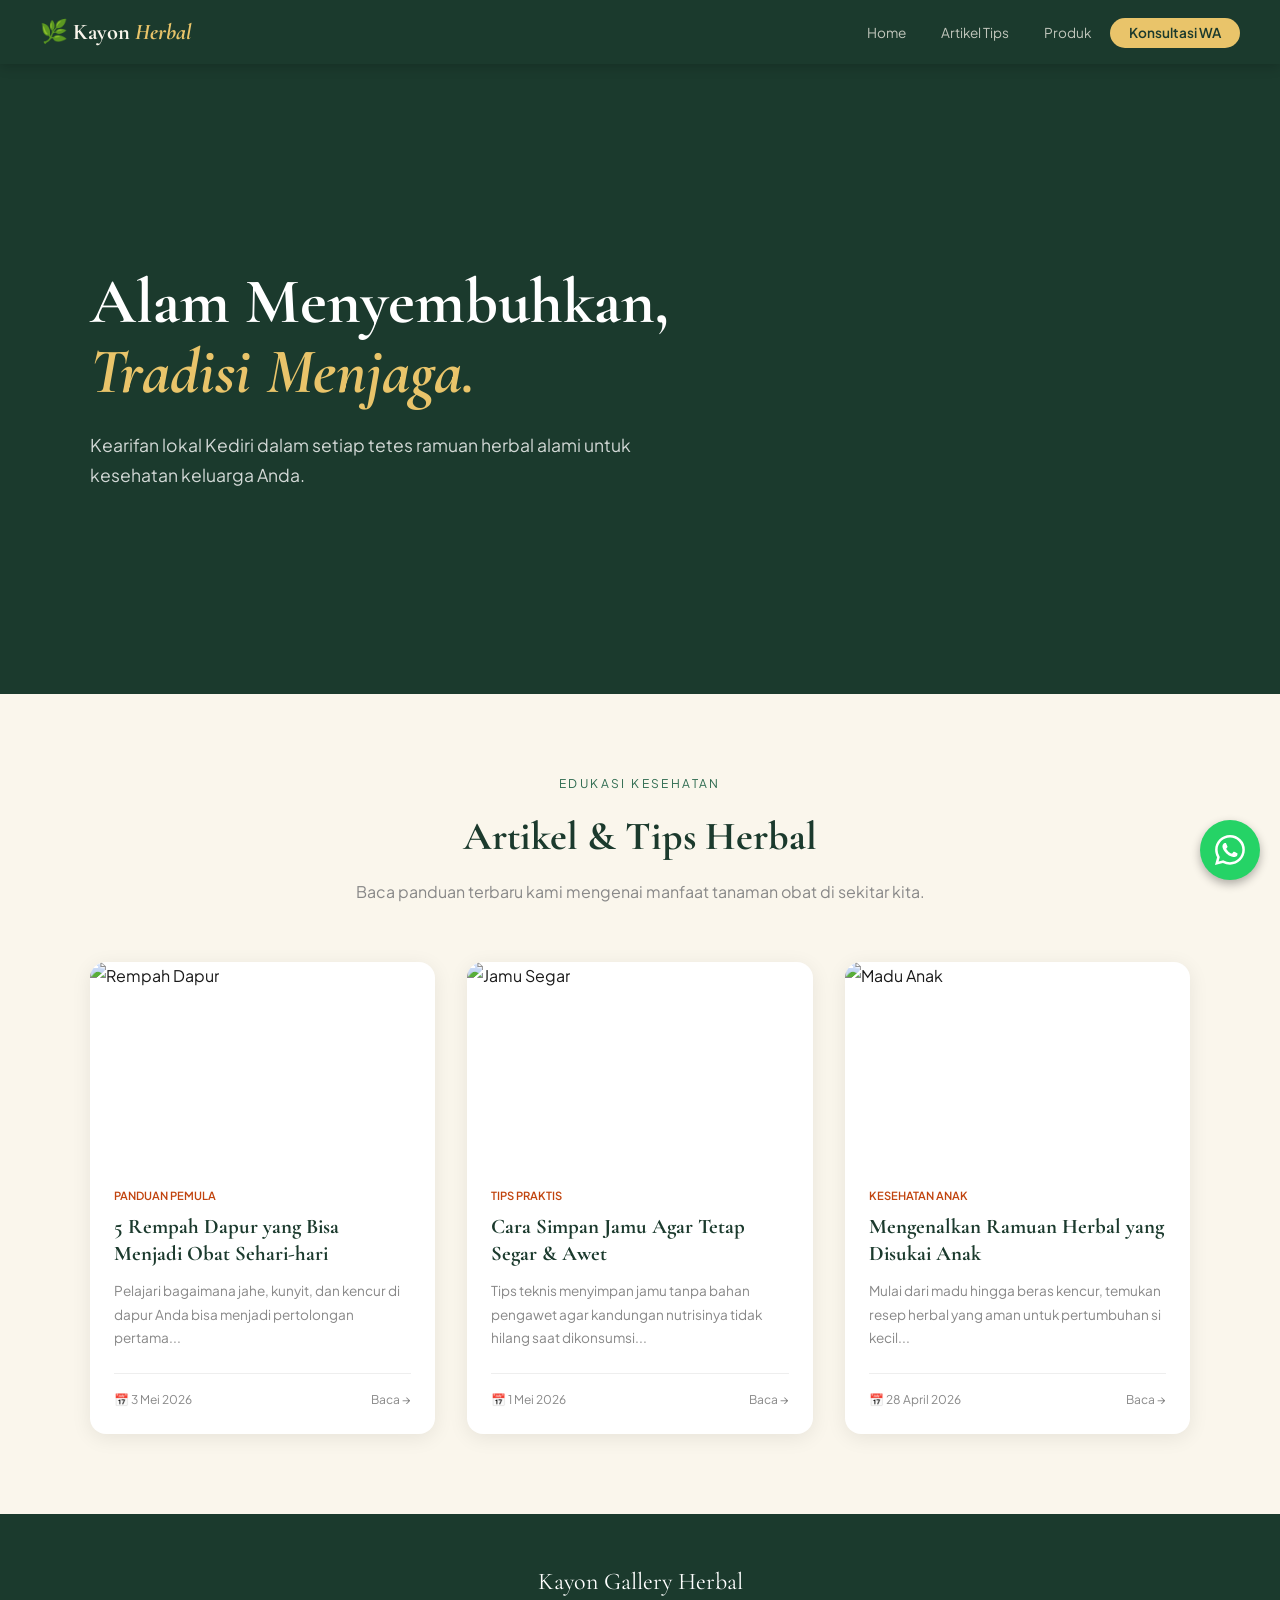
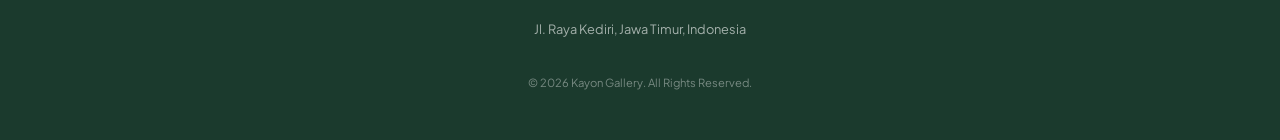
==== commit a29b8d2b: "Update index.html" ====
--- a/index.html
+++ b/index.html
@@ -3,806 +3,177 @@
 <head>
 <meta charset="UTF-8">
 <meta name="viewport" content="width=device-width, initial-scale=1.0">
-<title>Kayon Gallery Herbal | Jamu & Obat Herbal Alami Kediri</title>
-<link href="https://fonts.googleapis.com/css2?family=Cormorant+Garamond:ital,wght@0,400;0,600;0,700;1,400;1,600&family=Plus+Jakarta+Sans:wght@300;400;500;600&display=swap" rel="stylesheet">
+
+<!-- ===== SEO META TAGS ===== -->
+<title>Kayon Gallery Herbal | Obat Herbal Alami Kediri</title>
+<meta name="description" content="Panduan lengkap obat herbal alami dari Kediri. Jamu, madu, dan artikel kesehatan tradisional untuk keluarga Indonesia.">
+<meta name="author" content="Kayon Gallery">
+
+<!-- Fonts -->
+<link href="https://fonts.googleapis.com/css2?family=Cormorant+Garamond:ital,wght@0,600;0,700;1,600&family=Plus+Jakarta+Sans:wght@300;400;600&display=swap" rel="stylesheet">
+
 <style>
+/* CSS Reset & Variabel Warna */
 *{margin:0;padding:0;box-sizing:border-box}
 :root{
-  --h:#1b3a2d;
-  --hm:#2d6a4f;
-  --hl:#52b788;
-  --hp:#d8f3dc;
-  --k:#faf6ec;
-  --km:#f0e6c4;
-  --c:#7b4f21;
-  --acc:#e9c46a;
-  --acc2:#c1440e;
+  --h:#1b3a2d; /* Hijau Tua */
+  --hm:#2d6a4f; /* Hijau Medium */
+  --hl:#52b788; /* Hijau Muda */
+  --hp:#d8f3dc; /* Hijau Pucat */
+  --k:#faf6ec;  /* Krem Latar */
+  --acc:#e9c46a; /* Aksen Kuning Emas */
   --td:#1a1a1a;
-  --tm:#444;
   --tl:#888;
+  --shadow:0 4px 20px rgba(0,0,0,.08);
 }
 html{scroll-behavior:smooth}
 body{font-family:'Plus Jakarta Sans',sans-serif;background:var(--k);color:var(--td);line-height:1.7}
 
-/* ===== NAV ===== */
-nav{background:var(--h);padding:0 2.5rem;display:flex;align-items:center;justify-content:space-between;position:sticky;top:0;z-index:200;height:64px}
-.nav-logo{font-family:'Cormorant Garamond',serif;color:var(--k);font-size:1.4rem;font-weight:600;text-decoration:none;letter-spacing:0.02em}
-.nav-logo span{color:var(--acc);font-style:italic}
-.nav-links{display:flex;gap:0;align-items:center}
-.nav-links a{color:rgba(250,246,236,.75);text-decoration:none;font-size:0.82rem;padding:0.5rem 1rem;transition:color .2s;letter-spacing:0.04em}
+/* Navigasi */
+nav{background:var(--h);padding:0 2.5rem;display:flex;align-items:center;justify-content:space-between;position:sticky;top:0;z-index:300;height:64px;box-shadow:0 2px 12px rgba(0,0,0,.2)}
+.nav-logo{font-family:'Cormorant Garamond',serif;color:var(--k);font-size:1.4rem;font-weight:700}
+.nav-logo em{font-style:italic;color:var(--acc)}
+.nav-links a{color:rgba(250,246,236,.75);font-size:.85rem;padding:.5rem 1rem;text-decoration:none;transition:.2s}
 .nav-links a:hover{color:var(--acc)}
-.nav-cta{background:var(--acc);color:var(--h)!important;border-radius:2rem;padding:.45rem 1.2rem!important;font-weight:600!important;margin-left:.5rem}
-.nav-cta:hover{background:#f5d07a!important;color:var(--h)!important}
-.hamburger{display:none;flex-direction:column;gap:5px;cursor:pointer;padding:8px}
-.hamburger span{display:block;width:22px;height:2px;background:var(--k);border-radius:2px;transition:.3s}
-.mobile-menu{display:none;flex-direction:column;background:var(--h);padding:1rem 2rem 1.5rem;gap:.5rem}
-.mobile-menu a{color:rgba(250,246,236,.8);text-decoration:none;font-size:.9rem;padding:.5rem 0;border-bottom:1px solid rgba(255,255,255,.08)}
-.mobile-menu.open{display:flex}
+.nav-cta{background:var(--acc);color:var(--h)!important;border-radius:2rem;padding:.4rem 1.2rem!important;font-weight:600}
 
-/* ===== HERO ===== */
-.hero{background:var(--h);min-height:90vh;display:flex;align-items:center;position:relative;overflow:hidden}
-.hero-bg{position:absolute;inset:0;opacity:.06;background-image:url("data:image/svg+xml,%3Csvg width='80' height='80' viewBox='0 0 80 80' xmlns='http://www.w3.org/2000/svg'%3E%3Cg fill='%23ffffff' fill-rule='evenodd'%3E%3Ccircle cx='40' cy='40' r='1.5'/%3E%3Ccircle cx='0' cy='0' r='1.5'/%3E%3Ccircle cx='80' cy='0' r='1.5'/%3E%3Ccircle cx='0' cy='80' r='1.5'/%3E%3Ccircle cx='80' cy='80' r='1.5'/%3E%3C/g%3E%3C/svg%3E")}
-.hero-leaf{position:absolute;right:-80px;top:50%;transform:translateY(-50%);width:500px;height:500px;opacity:.07;background:radial-gradient(ellipse,#52b788,transparent 70%)}
-.hero-content{position:relative;z-index:2;padding:4rem 2.5rem;max-width:1100px;margin:0 auto;width:100%;display:grid;grid-template-columns:1fr 1fr;gap:4rem;align-items:center}
-.hero-badge{display:inline-flex;align-items:center;gap:.5rem;background:rgba(233,196,106,.15);border:1px solid rgba(233,196,106,.4);color:var(--acc);font-size:.72rem;letter-spacing:.15em;text-transform:uppercase;padding:.35rem 1rem;border-radius:2rem;margin-bottom:1.5rem}
-.hero h1{font-family:'Cormorant Garamond',serif;font-size:clamp(2.4rem,4.5vw,3.8rem);font-weight:700;color:var(--k);line-height:1.15;margin-bottom:1.2rem}
-.hero h1 em{font-style:italic;color:var(--hl)}
-.hero p{color:rgba(250,246,236,.7);font-size:.95rem;margin-bottom:2rem;max-width:460px;line-height:1.8}
-.hero-btns{display:flex;gap:1rem;flex-wrap:wrap}
-.btn-primary{background:var(--acc);color:var(--h);padding:.75rem 1.8rem;border-radius:.5rem;text-decoration:none;font-weight:600;font-size:.88rem;transition:.2s;display:inline-flex;align-items:center;gap:.4rem}
-.btn-primary:hover{background:#f5d07a}
-.btn-outline{border:1px solid rgba(250,246,236,.3);color:rgba(250,246,236,.85);padding:.75rem 1.8rem;border-radius:.5rem;text-decoration:none;font-weight:500;font-size:.88rem;transition:.2s;display:inline-flex;align-items:center;gap:.4rem}
-.btn-outline:hover{border-color:var(--acc);color:var(--acc)}
-.hero-stats{display:grid;grid-template-columns:repeat(3,1fr);gap:1rem;margin-top:3rem}
-.stat-box{background:rgba(255,255,255,.06);border:1px solid rgba(255,255,255,.08);border-radius:.75rem;padding:1rem;text-align:center}
-.stat-num{font-family:'Cormorant Garamond',serif;font-size:1.8rem;font-weight:700;color:var(--acc);line-height:1}
-.stat-label{font-size:.72rem;color:rgba(250,246,236,.5);margin-top:.2rem;text-transform:uppercase;letter-spacing:.08em}
-.hero-visual{display:flex;flex-direction:column;gap:1rem}
-.herb-pill{background:rgba(255,255,255,.07);border:1px solid rgba(255,255,255,.1);border-radius:.75rem;padding:1rem 1.25rem;display:flex;align-items:center;gap:.9rem;transition:.3s;cursor:default}
-.herb-pill:hover{background:rgba(255,255,255,.11);transform:translateX(4px)}
-.herb-pill-icon{font-size:1.8rem;line-height:1}
-.herb-pill-text strong{display:block;color:var(--k);font-size:.88rem}
-.herb-pill-text span{color:rgba(250,246,236,.5);font-size:.76rem}
+/* Hero Section */
+.hero{background:var(--h);min-height:70vh;display:flex;align-items:center;position:relative;padding:2rem}
+.hero-content{max-width:1100px;margin:0 auto;width:100%;color:white}
+.hero h1{font-family:'Cormorant Garamond',serif;font-size:clamp(2.5rem,5vw,4rem);line-height:1.1;margin-bottom:1.5rem}
+.hero h1 em{color:var(--acc);font-style:italic}
 
-/* ===== TRUST BAR ===== */
-.trust-bar{background:white;border-bottom:1px solid rgba(0,0,0,.06);padding:.9rem 2.5rem;display:flex;align-items:center;justify-content:center;gap:2.5rem;flex-wrap:wrap}
-.trust-item{display:flex;align-items:center;gap:.5rem;font-size:.8rem;color:var(--tm)}
-.trust-item strong{color:var(--h)}
-.trust-sep{width:1px;height:20px;background:rgba(0,0,0,.1)}
+/* Section General */
+.sec{padding:5rem 2.5rem}
+.cont{max-width:1100px;margin:0 auto}
+.st{font-family:'Cormorant Garamond',serif;font-size:2.5rem;color:var(--h);text-align:center;margin-bottom:.5rem}
+.sl{font-size:.75rem;text-transform:uppercase;letter-spacing:.2em;color:var(--hm);text-align:center;display:block;margin-bottom:.5rem}
+.ss{text-align:center;color:var(--tl);margin-bottom:3.5rem}
 
-/* ===== SECTION COMMONS ===== */
-.section{padding:5rem 2.5rem}
-.container{max-width:1100px;margin:0 auto}
-.sec-label{font-size:.72rem;letter-spacing:.18em;text-transform:uppercase;color:var(--hm);margin-bottom:.4rem;text-align:center}
-.sec-title{font-family:'Cormorant Garamond',serif;font-size:clamp(1.8rem,3vw,2.6rem);font-weight:700;color:var(--h);text-align:center;margin-bottom:.5rem;line-height:1.2}
-.sec-sub{text-align:center;color:var(--tl);font-size:.88rem;margin-bottom:3rem}
+/* Grid Artikel/Blog */
+.bgrid{display:grid;grid-template-columns:repeat(auto-fill,minmax(300px,1fr));gap:2rem}
+.bcard{background:white;border-radius:1rem;overflow:hidden;box-shadow:var(--shadow);transition:.3s;display:flex;flex-direction:column;text-decoration:none;color:inherit}
+.bcard:hover{transform:translateY(-8px)}
+.bcard-img{height:200px;overflow:hidden}
+.bcard-img img{width:100%;height:100%;object-fit:cover}
+.bcard-body{padding:1.5rem;flex-grow:1}
+.bcat{font-size:.7rem;font-weight:600;color:var(--acc2);text-transform:uppercase;margin-bottom:.5rem;display:block;color:#c1440e}
+.btitle{font-family:'Cormorant Garamond',serif;font-size:1.3rem;color:var(--h);margin-bottom:.8rem;line-height:1.3}
+.bsnip{font-size:.85rem;color:var(--tl);margin-bottom:1.5rem}
+.bfooter{padding-top:1rem;border-top:1px solid #eee;font-size:.75rem;color:var(--tl);display:flex;justify-content:space-between}
 
-/* ===== HERBAL HIGHLIGHT ===== */
-.herbal-section{background:white}
-.filter-bar{display:flex;gap:.5rem;flex-wrap:wrap;justify-content:center;margin-bottom:2.5rem}
-.fbtn{background:none;border:1px solid var(--hm);color:var(--hm);padding:.4rem 1.1rem;border-radius:2rem;font-family:'Plus Jakarta Sans',sans-serif;font-size:.8rem;cursor:pointer;transition:.2s;white-space:nowrap}
-.fbtn.active,.fbtn:hover{background:var(--hm);color:white}
-.herb-grid{display:grid;grid-template-columns:repeat(auto-fill,minmax(330px,1fr));gap:1.5rem}
-.herb-card{background:var(--k);border-radius:1rem;overflow:hidden;border:1px solid rgba(0,0,0,.06);transition:.25s}
-.herb-card:hover{transform:translateY(-4px);box-shadow:0 12px 30px rgba(0,0,0,.09)}
-.hc-top{padding:1.25rem 1.5rem 1rem;border-bottom:1px solid rgba(0,0,0,.05);display:flex;gap:.9rem;align-items:flex-start}
-.hc-icon{font-size:2.2rem;line-height:1;flex-shrink:0;margin-top:.1rem}
-.hc-name{font-family:'Cormorant Garamond',serif;font-size:1.25rem;font-weight:700;color:var(--h)}
-.hc-latin{font-style:italic;color:var(--tl);font-size:.76rem;margin-bottom:.4rem}
-.hc-tags{display:flex;flex-wrap:wrap;gap:.3rem}
-.htag{font-size:.68rem;padding:.15rem .6rem;border-radius:2rem;background:var(--hp);color:var(--hm);font-weight:500}
-.htag.r{background:#fde8df;color:var(--acc2)}
-.htag.y{background:#fdf3d0;color:#7a5800}
-.hc-body{padding:1rem 1.5rem}
-.hc-manfaat{font-size:.72rem;letter-spacing:.1em;text-transform:uppercase;color:var(--tl);margin-bottom:.5rem}
-.hc-list{list-style:none;margin-bottom:1rem}
-.hc-list li{font-size:.84rem;color:var(--tm);padding:.22rem 0;display:flex;gap:.5rem;align-items:flex-start}
-.hc-list li::before{content:'✓';color:var(--hl);font-weight:700;flex-shrink:0}
-.cara-box{background:white;border-radius:.75rem;padding:1rem;border:1px solid rgba(0,0,0,.06)}
-.cara-title{font-family:'Cormorant Garamond',serif;font-size:1rem;font-weight:700;color:var(--c);margin-bottom:.6rem}
-.bahan-head{font-size:.68rem;letter-spacing:.1em;text-transform:uppercase;color:var(--tl);margin-bottom:.3rem}
-.bahan-ul{list-style:disc;padding-left:1.1rem;font-size:.8rem;color:var(--tm);margin-bottom:.7rem}
-.langkah-ol{list-style:none;counter-reset:st}
-.langkah-ol li{counter-increment:st;font-size:.8rem;color:var(--tm);padding:.28rem 0 .28rem 1.9rem;position:relative;border-top:1px dashed rgba(0,0,0,.07)}
-.langkah-ol li:first-child{border-top:none}
-.langkah-ol li::before{content:counter(st);position:absolute;left:0;top:.35rem;width:1.25rem;height:1.25rem;background:var(--hm);color:white;font-size:.62rem;font-weight:700;border-radius:50%;display:flex;align-items:center;justify-content:center}
-.warn-box{margin-top:.7rem;background:#fff8e1;border-left:3px solid var(--acc);border-radius:0 .4rem .4rem 0;padding:.45rem .7rem;font-size:.75rem;color:#7a5800}
+/* Footer & Progress */
+#progress{position:fixed;top:0;left:0;height:4px;background:var(--acc);z-index:1000;width:0%}
+.wa-float{position:fixed;bottom:20px;right:20px;background:#25d366;width:60px;height:60px;border-radius:50%;display:flex;justify-content:center;align-items:center;color:white;font-size:30px;box-shadow:0 4px 10px rgba(0,0,0,0.3);z-index:500;text-decoration:none}
 
-/* ===== TOKO ===== */
-.toko-section{background:var(--k)}
-.kategori-nav{display:flex;gap:.5rem;flex-wrap:wrap;justify-content:center;margin-bottom:2rem}
-.knav{background:none;border:1px solid rgba(0,0,0,.15);color:var(--tm);padding:.45rem 1.2rem;border-radius:2rem;font-family:'Plus Jakarta Sans',sans-serif;font-size:.8rem;cursor:pointer;transition:.2s}
-.knav.active,.knav:hover{background:var(--h);color:white;border-color:var(--h)}
-.produk-grid{display:grid;grid-template-columns:repeat(auto-fill,minmax(230px,1fr));gap:1.25rem}
-.produk-card{background:white;border-radius:1rem;overflow:hidden;border:1px solid rgba(0,0,0,.06);transition:.25s;display:flex;flex-direction:column}
-.produk-card:hover{transform:translateY(-3px);box-shadow:0 10px 28px rgba(0,0,0,.09)}
-.pc-img{height:170px;background:var(--hp);display:flex;align-items:center;justify-content:center;font-size:3.5rem;position:relative}
-.pc-badge{position:absolute;top:.6rem;left:.6rem;background:var(--acc2);color:white;font-size:.66rem;font-weight:600;padding:.2rem .6rem;border-radius:2rem}
-.pc-badge.new{background:var(--hm)}
-.pc-body{padding:1rem;flex:1;display:flex;flex-direction:column}
-.pc-kat{font-size:.68rem;text-transform:uppercase;letter-spacing:.1em;color:var(--hl);margin-bottom:.2rem;font-weight:500}
-.pc-name{font-family:'Cormorant Garamond',serif;font-size:1.05rem;font-weight:700;color:var(--h);margin-bottom:.3rem;line-height:1.3}
-.pc-desc{font-size:.78rem;color:var(--tl);margin-bottom:.7rem;line-height:1.6;flex:1}
-.pc-manfaat{display:flex;flex-wrap:wrap;gap:.25rem;margin-bottom:.9rem}
-.pm{font-size:.66rem;background:var(--hp);color:var(--hm);padding:.1rem .5rem;border-radius:2rem}
-.pc-harga{font-family:'Cormorant Garamond',serif;font-size:1.3rem;font-weight:700;color:var(--acc2);margin-bottom:.8rem}
-.pc-harga span{font-size:.75rem;color:var(--tl);font-family:'Plus Jakarta Sans',sans-serif;font-weight:400;text-decoration:line-through;margin-left:.3rem}
-.btn-shopee{display:flex;align-items:center;justify-content:center;gap:.45rem;background:#ee4d2d;color:white;text-decoration:none;padding:.6rem 1rem;border-radius:.5rem;font-size:.8rem;font-weight:600;transition:.2s}
-.btn-shopee:hover{background:#d94527}
-.btn-shopee svg{width:16px;height:16px;fill:white;flex-shrink:0}
-
-/* ===== WHY US ===== */
-.why-section{background:white}
-.why-grid{display:grid;grid-template-columns:repeat(auto-fit,minmax(220px,1fr));gap:1.5rem}
-.why-card{padding:1.5rem;border-radius:1rem;background:var(--k);border:1px solid rgba(0,0,0,.05);text-align:center}
-.why-icon{font-size:2rem;margin-bottom:.8rem}
-.why-title{font-family:'Cormorant Garamond',serif;font-size:1.1rem;font-weight:700;color:var(--h);margin-bottom:.4rem}
-.why-desc{font-size:.82rem;color:var(--tm);line-height:1.7}
-
-/* ===== TESTIMONIAL ===== */
-.testi-section{background:var(--h);padding:4rem 2.5rem}
-.testi-grid{display:grid;grid-template-columns:repeat(auto-fit,minmax(260px,1fr));gap:1.25rem;margin-top:2.5rem}
-.testi-card{background:rgba(255,255,255,.07);border:1px solid rgba(255,255,255,.1);border-radius:1rem;padding:1.25rem}
-.testi-stars{color:var(--acc);font-size:.9rem;margin-bottom:.6rem;letter-spacing:.1em}
-.testi-text{font-size:.85rem;color:rgba(250,246,236,.8);line-height:1.7;margin-bottom:.9rem;font-style:italic}
-.testi-name{font-weight:600;color:var(--k);font-size:.82rem}
-.testi-loc{font-size:.75rem;color:rgba(250,246,236,.45)}
-.testi-section .sec-title{color:var(--k)}
-.testi-section .sec-label{color:var(--hl)}
-.testi-section .sec-sub{color:rgba(250,246,236,.55)}
-
-/* ===== CTA ===== */
-.cta-section{background:var(--km);padding:4rem 2.5rem;text-align:center}
-.cta-section h2{font-family:'Cormorant Garamond',serif;font-size:2.2rem;font-weight:700;color:var(--h);margin-bottom:.8rem}
-.cta-section p{color:var(--tm);font-size:.9rem;max-width:520px;margin:0 auto 2rem}
-.cta-btns{display:flex;gap:1rem;justify-content:center;flex-wrap:wrap}
-.btn-wa{display:inline-flex;align-items:center;gap:.5rem;background:#25d366;color:white;text-decoration:none;padding:.75rem 1.8rem;border-radius:.5rem;font-weight:600;font-size:.88rem;transition:.2s}
-.btn-wa:hover{background:#1eba59}
-.btn-shopee-main{display:inline-flex;align-items:center;gap:.5rem;background:#ee4d2d;color:white;text-decoration:none;padding:.75rem 1.8rem;border-radius:.5rem;font-weight:600;font-size:.88rem;transition:.2s}
-.btn-shopee-main:hover{background:#d94527}
-
-/* ===== FOOTER ===== */
-footer{background:var(--h);color:rgba(250,246,236,.5);padding:2rem 2.5rem;text-align:center;font-size:.8rem}
-footer a{color:var(--acc);text-decoration:none}
-.footer-links{display:flex;gap:1.5rem;justify-content:center;margin-bottom:.8rem;flex-wrap:wrap}
-.footer-links a{color:rgba(250,246,236,.6);text-decoration:none;font-size:.8rem;transition:.2s}
-.footer-links a:hover{color:var(--acc)}
-
-.disclaimer{background:rgba(0,0,0,.15);border-radius:.5rem;padding:.75rem 1rem;font-size:.75rem;color:rgba(250,246,236,.4);max-width:700px;margin:1.5rem auto 0;line-height:1.6}
-
-@media(max-width:768px){
-  .nav-links{display:none}
-  .hamburger{display:flex}
-  .hero-content{grid-template-columns:1fr;gap:2rem}
-  .hero-visual{display:none}
-  .hero-stats{grid-template-columns:repeat(3,1fr)}
-  .section{padding:3rem 1.25rem}
-  nav{padding:0 1.25rem}
-  .trust-sep{display:none}
-  .trust-bar{gap:1rem;padding:.9rem 1.25rem}
-}
+@media(max-width:768px){ .nav-links{display:none} .hero{text-align:center} }
 </style>
 </head>
 <body>
 
-<!-- NAV -->
+<div id="progress"></div>
+
 <nav>
-  <a href="#" class="nav-logo">Kayon <span>Herbal</span></a>
+  <div class="nav-logo">🌿 Kayon <em>Herbal</em></div>
   <div class="nav-links">
-    <a href="#herbal">Panduan Herbal</a>
-    <a href="#toko">Toko Produk</a>
-    <a href="#tentang">Tentang Kami</a>
-    <a href="https://wa.me/62816268810" class="nav-cta">💬 Konsultasi</a>
-  </div>
-  <div class="hamburger" onclick="toggleMenu()">
-    <span></span><span></span><span></span>
+    <a href="#home">Home</a>
+    <a href="#tips">Artikel Tips</a>
+    <a href="#toko">Produk</a>
+    <a href="https://wa.me/62816268810" class="nav-cta">Konsultasi WA</a>
   </div>
 </nav>
-<div class="mobile-menu" id="mobileMenu">
-  <a href="#herbal" onclick="toggleMenu()">Panduan Herbal</a>
-  <a href="#toko" onclick="toggleMenu()">Toko Produk</a>
-  <a href="#tentang" onclick="toggleMenu()">Tentang Kami</a>
-  <a href="https://wa.me/62816268810">💬 Konsultasi WA</a>
-</div>
 
-<!-- HERO -->
-<section class="hero">
-  <div class="hero-bg"></div>
-  <div class="hero-leaf"></div>
-  <div class="hero-content container">
-    <div>
-      <div class="hero-badge">🌿 Warisan Herbal Kediri, Jawa Timur</div>
-      <h1>Alam Sembuhkan,<br><em>Tradisi Menjaga</em></h1>
-      <p>Panduan lengkap obat herbal dari bahan pasar Kediri — beserta produk herbal pilihan berkualitas yang bisa langsung Anda pesan.</p>
-      <div class="hero-btns">
-        <a href="#herbal" class="btn-primary">🌱 Lihat Panduan Herbal</a>
-        <a href="#toko" class="btn-outline">🛒 Kunjungi Toko</a>
-      </div>
-      <div class="hero-stats">
-        <div class="stat-box">
-          <div class="stat-num">9+</div>
-          <div class="stat-label">Jenis Herbal</div>
+<section class="hero" id="home">
+  <div class="hero-content">
+    <h1>Alam Menyembuhkan,<br><em>Tradisi Menjaga.</em></h1>
+    <p style="font-size:1.1rem; opacity:0.8; max-width:600px;">Kearifan lokal Kediri dalam setiap tetes ramuan herbal alami untuk kesehatan keluarga Anda.</p>
+  </div>
+</section>
+
+<!-- ===== ARTIKEL / TIPS SEHAT ===== -->
+<section class="sec" id="tips">
+  <div class="cont">
+    <span class="sl">Edukasi Kesehatan</span>
+    <h2 class="st">Artikel & Tips Herbal</h2>
+    <p class="ss">Baca panduan terbaru kami mengenai manfaat tanaman obat di sekitar kita.</p>
+    
+    <div class="bgrid">
+      <!-- Artikel 1 -->
+      <a href="#" class="bcard">
+        <div class="bcard-img">
+          <img src="https://images.unsplash.com/photo-1615485290382-441e4d049cb5?auto=format&fit=crop&w=500&q=80" alt="Rempah Dapur">
         </div>
-        <div class="stat-box">
-          <div class="stat-num">100%</div>
-          <div class="stat-label">Alami</div>
+        <div class="bcard-body">
+          <span class="bcat">Panduan Pemula</span>
+          <h3 class="btitle">5 Rempah Dapur yang Bisa Menjadi Obat Sehari-hari</h3>
+          <p class="bsnip">Pelajari bagaimana jahe, kunyit, dan kencur di dapur Anda bisa menjadi pertolongan pertama...</p>
+          <div class="bfooter">
+            <span>📅 3 Mei 2026</span>
+            <span>Baca →</span>
+          </div>
         </div>
-        <div class="stat-box">
-          <div class="stat-num">⭐4.9</div>
-          <div class="stat-label">Rating Toko</div>
+      </a>
+
+      <!-- Artikel 2 -->
+      <a href="#" class="bcard">
+        <div class="bcard-img">
+          <img src="https://images.unsplash.com/photo-1540189549336-e6e99c3679fe?auto=format&fit=crop&w=500&q=80" alt="Jamu Segar">
         </div>
-      </div>
-    </div>
-    <div class="hero-visual">
-      <div class="herb-pill"><div class="herb-pill-icon">🫚</div><div class="herb-pill-text"><strong>Jahe Merah</strong><span>Anti-inflamasi & imunitas</span></div></div>
-      <div class="herb-pill"><div class="herb-pill-icon">🟡</div><div class="herb-pill-text"><strong>Kunyit Asam</strong><span>Antioksidan & pencernaan</span></div></div>
-      <div class="herb-pill"><div class="herb-pill-icon">🌾</div><div class="herb-pill-text"><strong>Temulawak</strong><span>Hati sehat & nafsu makan</span></div></div>
-      <div class="herb-pill"><div class="herb-pill-icon">🧄</div><div class="herb-pill-text"><strong>Bawang Putih</strong><span>Antibiotik alami & jantung</span></div></div>
-      <div class="herb-pill"><div class="herb-pill-icon">🪵</div><div class="herb-pill-text"><strong>Kayu Manis</strong><span>Gula darah & kolesterol</span></div></div>
+        <div class="bcard-body">
+          <span class="bcat">Tips Praktis</span>
+          <h3 class="btitle">Cara Simpan Jamu Agar Tetap Segar & Awet</h3>
+          <p class="bsnip">Tips teknis menyimpan jamu tanpa bahan pengawet agar kandungan nutrisinya tidak hilang saat dikonsumsi...</p>
+          <div class="bfooter">
+            <span>📅 1 Mei 2026</span>
+            <span>Baca →</span>
+          </div>
+        </div>
+      </a>
+
+      <!-- Artikel 3 -->
+      <a href="#" class="bcard">
+        <div class="bcard-img">
+          <img src="https://images.unsplash.com/photo-1584362924245-483a4115f942?auto=format&fit=crop&w=500&q=80" alt="Madu Anak">
+        </div>
+        <div class="bcard-body">
+          <span class="bcat">Kesehatan Anak</span>
+          <h3 class="btitle">Mengenalkan Ramuan Herbal yang Disukai Anak</h3>
+          <p class="bsnip">Mulai dari madu hingga beras kencur, temukan resep herbal yang aman untuk pertumbuhan si kecil...</p>
+          <div class="bfooter">
+            <span>📅 28 April 2026</span>
+            <span>Baca →</span>
+          </div>
+        </div>
+      </a>
     </div>
   </div>
 </section>
 
-<!-- TRUST BAR -->
-<div class="trust-bar">
-  <div class="trust-item">✅ <span><strong>Bahan dari Pasar Lokal</strong> Kediri & sekitarnya</span></div>
-  <div class="trust-sep"></div>
-  <div class="trust-item">🏪 <span><strong>Toko Resmi</strong> di Shopee</span></div>
-  <div class="trust-sep"></div>
-  <div class="trust-item">🚚 <span><strong>Pengiriman</strong> ke seluruh Indonesia</span></div>
-  <div class="trust-sep"></div>
-  <div class="trust-item">💬 <span><strong>Konsultasi Gratis</strong> via WhatsApp</span></div>
-</div>
-
-<!-- ===== PANDUAN HERBAL ===== -->
-<section class="section herbal-section" id="herbal">
-  <div class="container">
-    <p class="sec-label">Apotek Hidup</p>
-    <h2 class="sec-title">Panduan Ramuan Herbal Tradisional</h2>
-    <p class="sec-sub">Bahan mudah didapat di pasar Kediri — lengkap dengan cara pembuatan di rumah</p>
-
-    <div class="filter-bar">
-      <button class="fbtn active" onclick="filterH('semua',this)">Semua</button>
-      <button class="fbtn" onclick="filterH('imun',this)">🛡 Imunitas</button>
-      <button class="fbtn" onclick="filterH('pencernaan',this)">🌿 Pencernaan</button>
-      <button class="fbtn" onclick="filterH('pegal',this)">💪 Pegal & Nyeri</button>
-      <button class="fbtn" onclick="filterH('demam',this)">🌡 Demam & Flu</button>
-      <button class="fbtn" onclick="filterH('gula',this)">🩸 Gula Darah</button>
-    </div>
-
-    <div class="herb-grid" id="herbGrid">
-
-      <!-- JAHE MERAH -->
-      <div class="herb-card" data-k="imun demam pegal">
-        <div class="hc-top">
-          <div class="hc-icon">🫚</div>
-          <div>
-            <div class="hc-name">Jahe Merah</div>
-            <div class="hc-latin">Zingiber officinale var. rubrum</div>
-            <div class="hc-tags"><span class="htag">Imunitas</span><span class="htag r">Demam & Flu</span><span class="htag">Pegal</span></div>
-          </div>
-        </div>
-        <div class="hc-body">
-          <div class="hc-manfaat">Manfaat Utama</div>
-          <ul class="hc-list">
-            <li>Menghangatkan tubuh & melancarkan sirkulasi darah</li>
-            <li>Meredakan mual, masuk angin, dan kembung</li>
-            <li>Anti-inflamasi alami untuk nyeri sendi & pegal</li>
-          </ul>
-          <div class="cara-box">
-            <div class="cara-title">🧪 Wedang Jahe Merah</div>
-            <div class="bahan-head">Bahan-bahan</div>
-            <ul class="bahan-ul"><li>3 ruas jahe merah (±30 gram)</li><li>2 gelas air (400 ml)</li><li>2 sdm gula merah / madu</li><li>1 batang serai geprek</li></ul>
-            <ol class="langkah-ol">
-              <li>Bakar jahe sebentar di api, geprek</li>
-              <li>Rebus bersama serai hingga mendidih 10 menit</li>
-              <li>Tambahkan gula merah, aduk, matikan api</li>
-              <li>Saring, sajikan hangat 1–2x sehari</li>
-            </ol>
-            <div class="warn-box">⚠️ Hati-hati untuk penderita maag aktif & ibu hamil trimester pertama</div>
-          </div>
-        </div>
-      </div>
-
-      <!-- KUNYIT -->
-      <div class="herb-card" data-k="imun pencernaan gula">
-        <div class="hc-top">
-          <div class="hc-icon">🟡</div>
-          <div>
-            <div class="hc-name">Kunyit</div>
-            <div class="hc-latin">Curcuma longa</div>
-            <div class="hc-tags"><span class="htag y">Anti-Inflamasi</span><span class="htag">Pencernaan</span><span class="htag">Imunitas</span></div>
-          </div>
-        </div>
-        <div class="hc-body">
-          <div class="hc-manfaat">Manfaat Utama</div>
-          <ul class="hc-list">
-            <li>Kurkumin sebagai anti-inflamasi & antioksidan kuat</li>
-            <li>Membantu kesehatan lambung dan usus</li>
-            <li>Menjaga kadar gula darah stabil</li>
-          </ul>
-          <div class="cara-box">
-            <div class="cara-title">🧪 Jamu Kunyit Asam</div>
-            <div class="bahan-head">Bahan-bahan</div>
-            <ul class="bahan-ul"><li>3 ruas kunyit (±25 gram)</li><li>1 sdm asam jawa</li><li>2 gelas air</li><li>3 sdm gula jawa + sedikit garam</li></ul>
-            <ol class="langkah-ol">
-              <li>Bakar kunyit, parut atau blender halus</li>
-              <li>Rebus bersama asam jawa 15 menit</li>
-              <li>Tambahkan gula jawa & garam, aduk rata</li>
-              <li>Saring, simpan di kulkas, konsumsi 1 gelas/hari</li>
-            </ol>
-            <div class="warn-box">⚠️ Tidak dianjurkan dosis tinggi jangka panjang untuk penderita gangguan empedu</div>
-          </div>
-        </div>
-      </div>
-
-      <!-- TEMULAWAK -->
-      <div class="herb-card" data-k="pencernaan imun gula">
-        <div class="hc-top">
-          <div class="hc-icon">🌾</div>
-          <div>
-            <div class="hc-name">Temulawak</div>
-            <div class="hc-latin">Curcuma zanthorrhiza</div>
-            <div class="hc-tags"><span class="htag">Hati & Liver</span><span class="htag">Pencernaan</span><span class="htag y">Nafsu Makan</span></div>
-          </div>
-        </div>
-        <div class="hc-body">
-          <div class="hc-manfaat">Manfaat Utama</div>
-          <ul class="hc-list">
-            <li>Melindungi dan meregenerasi sel-sel hati</li>
-            <li>Menambah nafsu makan — baik untuk anak-anak</li>
-            <li>Menurunkan kolesterol & trigliserida</li>
-          </ul>
-          <div class="cara-box">
-            <div class="cara-title">🧪 Rebusan Temulawak</div>
-            <div class="bahan-head">Bahan-bahan</div>
-            <ul class="bahan-ul"><li>2–3 ruas temulawak segar</li><li>3 gelas air (600 ml)</li><li>2 sdm gula batu / madu</li><li>1 ruas jahe (opsional)</li></ul>
-            <ol class="langkah-ol">
-              <li>Iris tipis temulawak tanpa dikupas</li>
-              <li>Rebus 15 menit hingga air tersisa 2 gelas</li>
-              <li>Tambahkan gula batu, aduk larut</li>
-              <li>Saring, minum hangat 2x sehari</li>
-            </ol>
-            <div class="warn-box">⚠️ Tidak untuk ibu hamil & penderita batu empedu</div>
-          </div>
-        </div>
-      </div>
-
-      <!-- KENCUR -->
-      <div class="herb-card" data-k="pencernaan pegal demam">
-        <div class="hc-top">
-          <div class="hc-icon">🪨</div>
-          <div>
-            <div class="hc-name">Kencur</div>
-            <div class="hc-latin">Kaempferia galanga</div>
-            <div class="hc-tags"><span class="htag">Batuk</span><span class="htag">Pencernaan</span><span class="htag r">Pegal Linu</span></div>
-          </div>
-        </div>
-        <div class="hc-body">
-          <div class="hc-manfaat">Manfaat Utama</div>
-          <ul class="hc-list">
-            <li>Melegakan batuk dan radang tenggorokan</li>
-            <li>Mengurangi pegal setelah bekerja berat</li>
-            <li>Melancarkan pencernaan & mengatasi diare</li>
-          </ul>
-          <div class="cara-box">
-            <div class="cara-title">🧪 Beras Kencur</div>
-            <div class="bahan-head">Bahan-bahan</div>
-            <ul class="bahan-ul"><li>3 ruas kencur segar</li><li>3 sdm beras (rendam 1 jam)</li><li>3 gelas air matang</li><li>3 sdm gula jawa + sedikit asam jawa</li></ul>
-            <ol class="langkah-ol">
-              <li>Haluskan kencur & beras rendaman</li>
-              <li>Campur dengan air matang, aduk rata</li>
-              <li>Masak api kecil, tambahkan gula & asam</li>
-              <li>Rebus 10 menit, saring, sajikan hangat/dingin</li>
-            </ol>
-            <div class="warn-box">⚠️ Tidak dianjurkan untuk ibu hamil muda</div>
-          </div>
-        </div>
-      </div>
-
-      <!-- BAWANG PUTIH -->
-      <div class="herb-card" data-k="imun demam gula">
-        <div class="hc-top">
-          <div class="hc-icon">🧄</div>
-          <div>
-            <div class="hc-name">Bawang Putih</div>
-            <div class="hc-latin">Allium sativum</div>
-            <div class="hc-tags"><span class="htag r">Antibiotik Alami</span><span class="htag">Tekanan Darah</span><span class="htag">Imunitas</span></div>
-          </div>
-        </div>
-        <div class="hc-body">
-          <div class="hc-manfaat">Manfaat Utama</div>
-          <ul class="hc-list">
-            <li>Allicin: antibakteri & antivirus alami</li>
-            <li>Membantu menurunkan tekanan darah tinggi</li>
-            <li>Menurunkan kolesterol & melindungi jantung</li>
-          </ul>
-          <div class="cara-box">
-            <div class="cara-title">🧪 Cara Konsumsi Bawang Putih</div>
-            <div class="bahan-head">Bahan-bahan</div>
-            <ul class="bahan-ul"><li>2–3 siung bawang putih segar</li><li>1 sdm madu</li><li>1 gelas air hangat</li></ul>
-            <ol class="langkah-ol">
-              <li>Cincang halus, diamkan 15 menit (aktifkan allicin)</li>
-              <li>Campur dengan madu</li>
-              <li>Telan dengan air hangat, pagi hari sebelum makan</li>
-              <li>Mulai dari 1 siung jika belum terbiasa</li>
-            </ol>
-            <div class="warn-box">⚠️ Bisa mengiritasi lambung sensitif — konsumsi bersama makanan jika perlu</div>
-          </div>
-        </div>
-      </div>
-
-      <!-- KAYU MANIS -->
-      <div class="herb-card" data-k="gula imun pencernaan">
-        <div class="hc-top">
-          <div class="hc-icon">🪵</div>
-          <div>
-            <div class="hc-name">Kayu Manis</div>
-            <div class="hc-latin">Cinnamomum verum</div>
-            <div class="hc-tags"><span class="htag y">Gula Darah</span><span class="htag">Kolesterol</span><span class="htag">Antioksidan</span></div>
-          </div>
-        </div>
-        <div class="hc-body">
-          <div class="hc-manfaat">Manfaat Utama</div>
-          <ul class="hc-list">
-            <li>Membantu mengontrol kadar gula darah</li>
-            <li>Menurunkan kolesterol LDL & trigliserida</li>
-            <li>Antioksidan kuat — melindungi sel dari kerusakan</li>
-          </ul>
-          <div class="cara-box">
-            <div class="cara-title">🧪 Teh Kayu Manis</div>
-            <div class="bahan-head">Bahan-bahan</div>
-            <ul class="bahan-ul"><li>1–2 batang kayu manis (±5 cm)</li><li>2 gelas air (400 ml)</li><li>Madu secukupnya</li></ul>
-            <ol class="langkah-ol">
-              <li>Rebus kayu manis dalam air 10 menit</li>
-              <li>Angkat dan dinginkan sedikit</li>
-              <li>Tambahkan madu setelah suhu turun</li>
-              <li>Minum 1 gelas tiap pagi sebelum sarapan</li>
-            </ol>
-            <div class="warn-box">⚠️ Penderita diabetes konsumsi obat wajib konsultasi dokter dulu</div>
-          </div>
-        </div>
-      </div>
-
-      <!-- SAMBILOTO -->
-      <div class="herb-card" data-k="imun demam gula">
-        <div class="hc-top">
-          <div class="hc-icon">🌿</div>
-          <div>
-            <div class="hc-name">Sambiloto</div>
-            <div class="hc-latin">Andrographis paniculata</div>
-            <div class="hc-tags"><span class="htag r">Demam</span><span class="htag y">Gula Darah</span><span class="htag">Antivirus</span></div>
-          </div>
-        </div>
-        <div class="hc-body">
-          <div class="hc-manfaat">Manfaat Utama</div>
-          <ul class="hc-list">
-            <li>Antipiretik alami — menurunkan demam efektif</li>
-            <li>Antivirus & antibakteri kuat</li>
-            <li>Membantu mengontrol gula darah</li>
-          </ul>
-          <div class="cara-box">
-            <div class="cara-title">🧪 Rebusan Sambiloto</div>
-            <div class="bahan-head">Bahan-bahan</div>
-            <ul class="bahan-ul"><li>10–15 lembar daun sambiloto segar</li><li>3 gelas air (600 ml)</li><li>Madu & 1 ruas jahe</li></ul>
-            <ol class="langkah-ol">
-              <li>Cuci bersih daun sambiloto</li>
-              <li>Rebus bersama jahe 15–20 menit</li>
-              <li>Saring, tambahkan madu</li>
-              <li>Minum 2x sehari, 5–7 hari saat sakit</li>
-            </ol>
-            <div class="warn-box">⚠️ Tidak untuk ibu hamil & penderita autoimun. Rasanya sangat pahit — normal.</div>
-          </div>
-        </div>
-      </div>
-
-      <!-- DAUN SIRIH -->
-      <div class="herb-card" data-k="imun pencernaan">
-        <div class="hc-top">
-          <div class="hc-icon">🍃</div>
-          <div>
-            <div class="hc-name">Daun Sirih</div>
-            <div class="hc-latin">Piper betle</div>
-            <div class="hc-tags"><span class="htag">Antibakteri</span><span class="htag">Antiseptik</span><span class="htag">Kewanitaan</span></div>
-          </div>
-        </div>
-        <div class="hc-body">
-          <div class="hc-manfaat">Manfaat Utama</div>
-          <ul class="hc-list">
-            <li>Antibakteri alami — mengatasi infeksi ringan</li>
-            <li>Menjaga kesehatan organ kewanitaan</li>
-            <li>Menghilangkan bau badan & mulut</li>
-          </ul>
-          <div class="cara-box">
-            <div class="cara-title">🧪 Rebusan Daun Sirih</div>
-            <div class="bahan-head">Bahan-bahan</div>
-            <ul class="bahan-ul"><li>7–10 lembar daun sirih segar</li><li>1 liter air bersih</li></ul>
-            <ol class="langkah-ol">
-              <li>Cuci bersih, potong kasar</li>
-              <li>Rebus dalam 1 liter air hingga mendidih 15 menit</li>
-              <li>Dinginkan hingga suam-suam kuku</li>
-              <li>Gunakan untuk berkumur atau membilas</li>
-            </ol>
-            <div class="warn-box">⚠️ Hanya untuk pemakaian luar. Jangan dikonsumsi dalam jumlah besar</div>
-          </div>
-        </div>
-      </div>
-
-      <!-- LIDAH BUAYA -->
-      <div class="herb-card" data-k="pencernaan imun">
-        <div class="hc-top">
-          <div class="hc-icon">🌵</div>
-          <div>
-            <div class="hc-name">Lidah Buaya</div>
-            <div class="hc-latin">Aloe vera</div>
-            <div class="hc-tags"><span class="htag">Pencernaan</span><span class="htag">Kulit & Rambut</span><span class="htag y">Detoks</span></div>
-          </div>
-        </div>
-        <div class="hc-body">
-          <div class="hc-manfaat">Manfaat Utama</div>
-          <ul class="hc-list">
-            <li>Menyejukkan lambung & mengatasi asam lambung ringan</li>
-            <li>Detoksifikasi alami & melancarkan BAB</li>
-            <li>Gel untuk luka bakar, jerawat, rambut</li>
-          </ul>
-          <div class="cara-box">
-            <div class="cara-title">🧪 Minuman Aloe Vera</div>
-            <div class="bahan-head">Bahan-bahan</div>
-            <ul class="bahan-ul"><li>1 pelepah lidah buaya sedang</li><li>2 gelas air matang</li><li>Madu + perasan jeruk nipis</li></ul>
-            <ol class="langkah-ol">
-              <li>Kupas, ambil gel saja</li>
-              <li>Rendam air garam 10 menit, bilas bersih</li>
-              <li>Blender atau potong dadu, campur dengan air & madu</li>
-              <li>Sajikan dingin, max 1–2x seminggu</li>
-            </ol>
-            <div class="warn-box">⚠️ Tidak untuk ibu hamil & menyusui. Jangan berlebihan</div>
-          </div>
-        </div>
-      </div>
-
-    </div><!-- end herb-grid -->
-  </div>
-</section>
-
-<!-- ===== TOKO PRODUK ===== -->
-<section class="section toko-section" id="toko">
-  <div class="container">
-    <p class="sec-label">Toko Shopee Resmi</p>
-    <h2 class="sec-title">Produk Herbal Pilihan</h2>
-    <p class="sec-sub">Semua produk dibuat dari bahan alami segar — dikirim ke seluruh Indonesia</p>
-
-    <div class="kategori-nav">
-      <button class="knav active" onclick="filterP('semua',this)">Semua Produk</button>
-      <button class="knav" onclick="filterP('jamu',this)">🍵 Jamu & Minuman</button>
-      <button class="knav" onclick="filterP('kapsul',this)">💊 Kapsul & Suplemen</button>
-      <button class="knav" onclick="filterP('minyak',this)">🫙 Minyak Herbal</button>
-      <button class="knav" onclick="filterP('simplisia',this)">🌿 Simplisia Kering</button>
-    </div>
-
-    <div class="produk-grid" id="produkGrid">
-
-      <!-- JAMU -->
-      <div class="produk-card" data-p="jamu">
-        <div class="pc-img">🍵<span class="pc-badge new">Terlaris</span></div>
-        <div class="pc-body">
-          <div class="pc-kat">Jamu & Minuman</div>
-          <div class="pc-name">Wedang Jahe Merah Instan</div>
-          <div class="pc-desc">Jahe merah pilihan, dipadukan rempah serai & kayu manis. Tinggal seduh, langsung hangat.</div>
-          <div class="pc-manfaat"><span class="pm">Imunitas</span><span class="pm">Anti-Pegal</span><span class="pm">Masuk Angin</span></div>
-          <div class="pc-harga">Rp 25.000 <span>Rp 35.000</span></div>
-          <a href="https://shopee.co.id/kayon_gallery" class="btn-shopee" target="_blank">
-            <svg viewBox="0 0 24 24"><path d="M12 0C5.373 0 0 5.373 0 12s5.373 12 12 12 12-5.373 12-12S18.627 0 12 0zm0 2c5.514 0 10 4.486 10 10s-4.486 10-10 10S2 17.514 2 12 6.486 2 12 2zm-1 5v2H7v2h4v2H7v2h4v2h2v-2h4v-2h-4v-2h4V9h-4V7h-2z"/></svg>
-            Beli di Shopee
-          </a>
-        </div>
-      </div>
-
-      <div class="produk-card" data-p="jamu">
-        <div class="pc-img">🟡</div>
-        <div class="pc-body">
-          <div class="pc-kat">Jamu & Minuman</div>
-          <div class="pc-name">Jamu Kunyit Asam Segar</div>
-          <div class="pc-desc">Kunyit segar pilihan + asam jawa jawa alami. Sudah jadi, siap minum. Kemasan 500 ml.</div>
-          <div class="pc-manfaat"><span class="pm">Pencernaan</span><span class="pm">Anti-Inflamasi</span><span class="pm">Segar</span></div>
-          <div class="pc-harga">Rp 18.000 <span>Rp 25.000</span></div>
-          <a href="https://shopee.co.id/kayon_gallery" class="btn-shopee" target="_blank">
-            <svg viewBox="0 0 24 24"><path d="M12 0C5.373 0 0 5.373 0 12s5.373 12 12 12 12-5.373 12-12S18.627 0 12 0zm0 2c5.514 0 10 4.486 10 10s-4.486 10-10 10S2 17.514 2 12 6.486 2 12 2zm-1 5v2H7v2h4v2H7v2h4v2h2v-2h4v-2h-4v-2h4V9h-4V7h-2z"/></svg>
-            Beli di Shopee
-          </a>
-        </div>
-      </div>
-
-      <div class="produk-card" data-p="jamu">
-        <div class="pc-img">🌾</div>
-        <div class="pc-body">
-          <div class="pc-kat">Jamu & Minuman</div>
-          <div class="pc-name">Paket Beras Kencur + Temulawak</div>
-          <div class="pc-desc">Dua jamu tradisional favorit keluarga dalam satu paket hemat. Masing-masing 500 ml.</div>
-          <div class="pc-manfaat"><span class="pm">Nafsu Makan</span><span class="pm">Hati Sehat</span><span class="pm">Hemat</span></div>
-          <div class="pc-harga">Rp 35.000 <span>Rp 48.000</span></div>
-          <a href="https://shopee.co.id/kayon_gallery" class="btn-shopee" target="_blank">
-            <svg viewBox="0 0 24 24"><path d="M12 0C5.373 0 0 5.373 0 12s5.373 12 12 12 12-5.373 12-12S18.627 0 12 0zm0 2c5.514 0 10 4.486 10 10s-4.486 10-10 10S2 17.514 2 12 6.486 2 12 2zm-1 5v2H7v2h4v2H7v2h4v2h2v-2h4v-2h-4v-2h4V9h-4V7h-2z"/></svg>
-            Beli di Shopee
-          </a>
-        </div>
-      </div>
-
-      <!-- KAPSUL -->
-      <div class="produk-card" data-p="kapsul">
-        <div class="pc-img">💊<span class="pc-badge">Hot</span></div>
-        <div class="pc-body">
-          <div class="pc-kat">Kapsul & Suplemen</div>
-          <div class="pc-name">Kapsul Kunyit + Temulawak</div>
-          <div class="pc-desc">Ekstrak kunyit & temulawak dalam kapsul praktis. Isi 60 kapsul, cukup untuk 1 bulan.</div>
-          <div class="pc-manfaat"><span class="pm">Liver</span><span class="pm">Antioksidan</span><span class="pm">Praktis</span></div>
-          <div class="pc-harga">Rp 55.000 <span>Rp 75.000</span></div>
-          <a href="https://shopee.co.id/kayon_gallery" class="btn-shopee" target="_blank">
-            <svg viewBox="0 0 24 24"><path d="M12 0C5.373 0 0 5.373 0 12s5.373 12 12 12 12-5.373 12-12S18.627 0 12 0zm0 2c5.514 0 10 4.486 10 10s-4.486 10-10 10S2 17.514 2 12 6.486 2 12 2zm-1 5v2H7v2h4v2H7v2h4v2h2v-2h4v-2h-4v-2h4V9h-4V7h-2z"/></svg>
-            Beli di Shopee
-          </a>
-        </div>
-      </div>
-
-      <div class="produk-card" data-p="kapsul">
-        <div class="pc-img">🌿</div>
-        <div class="pc-body">
-          <div class="pc-kat">Kapsul & Suplemen</div>
-          <div class="pc-name">Kapsul Sambiloto Herbal</div>
-          <div class="pc-desc">Sambiloto terstandar untuk imunitas harian. Isi 30 kapsul. Tanpa bahan kimia tambahan.</div>
-          <div class="pc-manfaat"><span class="pm">Imunitas</span><span class="pm">Antivirus</span><span class="pm">Gula Darah</span></div>
-          <div class="pc-harga">Rp 45.000 <span>Rp 60.000</span></div>
-          <a href="https://shopee.co.id/kayon_gallery" class="btn-shopee" target="_blank">
-            <svg viewBox="0 0 24 24"><path d="M12 0C5.373 0 0 5.373 0 12s5.373 12 12 12 12-5.373 12-12S18.627 0 12 0zm0 2c5.514 0 10 4.486 10 10s-4.486 10-10 10S2 17.514 2 12 6.486 2 12 2zm-1 5v2H7v2h4v2H7v2h4v2h2v-2h4v-2h-4v-2h4V9h-4V7h-2z"/></svg>
-            Beli di Shopee
-          </a>
-        </div>
-      </div>
-
-      <!-- MINYAK -->
-      <div class="produk-card" data-p="minyak">
-        <div class="pc-img">🫙<span class="pc-badge new">Baru</span></div>
-        <div class="pc-body">
-          <div class="pc-kat">Minyak Herbal</div>
-          <div class="pc-name">Minyak Urut Jahe Merah</div>
-          <div class="pc-desc">Minyak urut tradisional dari jahe merah & cengkeh. Untuk pegal, nyeri sendi & masuk angin.</div>
-          <div class="pc-manfaat"><span class="pm">Pegal</span><span class="pm">Nyeri Sendi</span><span class="pm">Hangat</span></div>
-          <div class="pc-harga">Rp 30.000 <span>Rp 42.000</span></div>
-          <a href="https://shopee.co.id/kayon_gallery" class="btn-shopee" target="_blank">
-            <svg viewBox="0 0 24 24"><path d="M12 0C5.373 0 0 5.373 0 12s5.373 12 12 12 12-5.373 12-12S18.627 0 12 0zm0 2c5.514 0 10 4.486 10 10s-4.486 10-10 10S2 17.514 2 12 6.486 2 12 2zm-1 5v2H7v2h4v2H7v2h4v2h2v-2h4v-2h-4v-2h4V9h-4V7h-2z"/></svg>
-            Beli di Shopee
-          </a>
-        </div>
-      </div>
-
-      <div class="produk-card" data-p="minyak">
-        <div class="pc-img">🌿</div>
-        <div class="pc-body">
-          <div class="pc-kat">Minyak Herbal</div>
-          <div class="pc-name">Minyak Kayu Putih + Serai</div>
-          <div class="pc-desc">Perpaduan kayu putih & serai wangi. Melegakan pernapasan, menghangatkan tubuh anak & dewasa.</div>
-          <div class="pc-manfaat"><span class="pm">Flu</span><span class="pm">Pernapasan</span><span class="pm">Aman Anak</span></div>
-          <div class="pc-harga">Rp 22.000 <span>Rp 30.000</span></div>
-          <a href="https://shopee.co.id/kayon_gallery" class="btn-shopee" target="_blank">
-            <svg viewBox="0 0 24 24"><path d="M12 0C5.373 0 0 5.373 0 12s5.373 12 12 12 12-5.373 12-12S18.627 0 12 0zm0 2c5.514 0 10 4.486 10 10s-4.486 10-10 10S2 17.514 2 12 6.486 2 12 2zm-1 5v2H7v2h4v2H7v2h4v2h2v-2h4v-2h-4v-2h4V9h-4V7h-2z"/></svg>
-            Beli di Shopee
-          </a>
-        </div>
-      </div>
-
-      <!-- SIMPLISIA -->
-      <div class="produk-card" data-p="simplisia">
-        <div class="pc-img">🌱</div>
-        <div class="pc-body">
-          <div class="pc-kat">Simplisia Kering</div>
-          <div class="pc-name">Paket Simplisia Empon-Empon</div>
-          <div class="pc-desc">Jahe merah + kunyit + temulawak kering siap seduh. Isi 250 gram per bahan. Bebas pengawet.</div>
-          <div class="pc-manfaat"><span class="pm">Serbaguna</span><span class="pm">Tahan Lama</span><span class="pm">DIY Jamu</span></div>
-          <div class="pc-harga">Rp 40.000 <span>Rp 55.000</span></div>
-          <a href="https://shopee.co.id/kayon_gallery" class="btn-shopee" target="_blank">
-            <svg viewBox="0 0 24 24"><path d="M12 0C5.373 0 0 5.373 0 12s5.373 12 12 12 12-5.373 12-12S18.627 0 12 0zm0 2c5.514 0 10 4.486 10 10s-4.486 10-10 10S2 17.514 2 12 6.486 2 12 2zm-1 5v2H7v2h4v2H7v2h4v2h2v-2h4v-2h-4v-2h4V9h-4V7h-2z"/></svg>
-            Beli di Shopee
-          </a>
-        </div>
-      </div>
-
-      <div class="produk-card" data-p="simplisia">
-        <div class="pc-img">🍃</div>
-        <div class="pc-body">
-          <div class="pc-kat">Simplisia Kering</div>
-          <div class="pc-name">Daun Sambiloto Kering</div>
-          <div class="pc-desc">Sambiloto kering berkualitas tinggi, dikeringkan alami tanpa pemanas. Isi 100 gram.</div>
-          <div class="pc-manfaat"><span class="pm">Imunitas</span><span class="pm">Demam</span><span class="pm">Murni</span></div>
-          <div class="pc-harga">Rp 20.000 <span>Rp 28.000</span></div>
-          <a href="https://shopee.co.id/kayon_gallery" class="btn-shopee" target="_blank">
-            <svg viewBox="0 0 24 24"><path d="M12 0C5.373 0 0 5.373 0 12s5.373 12 12 12 12-5.373 12-12S18.627 0 12 0zm0 2c5.514 0 10 4.486 10 10s-4.486 10-10 10S2 17.514 2 12 6.486 2 12 2zm-1 5v2H7v2h4v2H7v2h4v2h2v-2h4v-2h-4v-2h4V9h-4V7h-2z"/></svg>
-            Beli di Shopee
-          </a>
-        </div>
-      </div>
-
-    </div><!-- end produk-grid -->
-  </div>
-</section>
-
-<!-- WHY US -->
-<section class="section why-section" id="tentang">
-  <div class="container">
-    <p class="sec-label">Mengapa Kami</p>
-    <h2 class="sec-title">Kepercayaan Keluarga Indonesia</h2>
-    <p class="sec-sub">Kayon Gallery Herbal hadir dari Kediri dengan misi melestarikan kearifan lokal</p>
-    <div class="why-grid">
-      <div class="why-card"><div class="why-icon">🌱</div><div class="why-title">100% Alami</div><div class="why-desc">Semua bahan dipilih langsung dari pasar lokal Kediri, tanpa bahan kimia atau pengawet buatan.</div></div>
-      <div class="why-card"><div class="why-icon">📖</div><div class="why-title">Edukasi Terlebih Dulu</div><div class="why-desc">Kami percaya konsumen yang paham manfaat akan mendapat hasil terbaik dari setiap herbal.</div></div>
-      <div class="why-card"><div class="why-icon">🏠</div><div class="why-title">Produksi Rumahan</div><div class="why-desc">Dibuat dalam skala kecil dengan standar kebersihan tinggi untuk menjaga kualitas setiap batch.</div></div>
-      <div class="why-card"><div class="why-icon">💬</div><div class="why-title">Konsultasi Gratis</div><div class="why-desc">Tim kami siap membantu via WhatsApp untuk menentukan herbal atau produk yang paling cocok untuk Anda.</div></div>
+<footer style="background:var(--h); color:white; padding:3rem 2rem; text-align:center;">
+  <div class="cont">
+    <p style="font-family:'Cormorant Garamond', serif; font-size:1.5rem; margin-bottom:1rem;">Kayon Gallery Herbal</p>
+    <p style="font-size:0.8rem; opacity:0.6;">Jl. Raya Kediri, Jawa Timur, Indonesia</p>
+    <div style="margin-top:2rem; font-size:0.7rem; opacity:0.4;">
+      &copy; 2026 Kayon Gallery. All Rights Reserved.
     </div>
   </div>
-</section>
-
-<!-- TESTIMONIAL -->
-<section class="testi-section">
-  <div class="container">
-    <p class="sec-label">Testimoni Pelanggan</p>
-    <h2 class="sec-title">Mereka Sudah Merasakannya</h2>
-    <p class="sec-sub">Ribuan keluarga sudah mempercayai produk herbal Kayon Gallery</p>
-    <div class="testi-grid">
-      <div class="testi-card"><div class="testi-stars">★★★★★</div><div class="testi-text">"Jamu kunyit asam sudah saya minum tiap pagi selama 2 bulan, perut terasa lebih nyaman dan badan lebih segar. Packagingnya juga rapi!"</div><div class="testi-name">Ibu Siti Rahayu</div><div class="testi-loc">Kediri, Jawa Timur</div></div>
-      <div class="testi-card"><div class="testi-stars">★★★★★</div><div class="testi-text">"Minyak urut jahe merahnya enak banget aromanya, pegal-pegal setelah kerja di sawah langsung reda. Cocok buat suami saya yang sering pegal."</div><div class="testi-name">Mbak Dewi</div><div class="testi-loc">Nganjuk, Jawa Timur</div></div>
-      <div class="testi-card"><div class="testi-stars">★★★★☆</div><div class="testi-text">"Kapsul sambiloto-nya membantu banget waktu musim hujan begini, anak-anak jadi jarang sakit. Pengiriman cepat dari Kediri ke Surabaya."</div><div class="testi-name">Pak Hendra</div><div class="testi-loc">Surabaya, Jawa Timur</div></div>
-    </div>
-  </div>
-</section>
-
-<!-- CTA -->
-<section class="cta-section">
-  <div class="container">
-    <h2>Mulai Hidup Sehat Hari Ini 🌿</h2>
-    <p>Konsultasikan kebutuhan herbal Anda, atau langsung kunjungi toko Shopee kami untuk pilih produk terbaik.</p>
-    <div class="cta-btns">
-      <a href="https://wa.me/62816268810" class="btn-wa">💬 Konsultasi via WhatsApp</a>
-      <a href="https://shopee.co.id/kayon_gallery" class="btn-shopee-main" target="_blank">🛒 Kunjungi Toko Shopee</a>
-    </div>
-    <div class="disclaimer">
-      ⚠️ <strong>Disclaimer:</strong> Informasi herbal di website ini bersifat edukatif. Tidak menggantikan diagnosis atau pengobatan medis profesional. Konsultasikan dengan dokter untuk kondisi penyakit serius.
-    </div>
-  </div>
-</section>
-
-<footer>
-  <div class="footer-links">
-    <a href="#herbal">Panduan Herbal</a>
-    <a href="#toko">Toko Produk</a>
-    <a href="#tentang">Tentang Kami</a>
-    <a href="https://wa.me/62816268810">Konsultasi</a>
-    <a href="https://shopee.co.id/kayon_gallery" target="_blank">Shopee Store</a>
-  </div>
-  <p>© 2025 Kayon Gallery Herbal — Dikelola oleh Risqi Maulana | Kediri, Jawa Timur</p>
 </footer>
 
+<a href="https://wa.me/62816268810" class="wa-float" target="_blank">
+  <svg width="30" height="30" fill="currentColor" viewBox="0 0 16 16">
+    <path d="M13.601 2.326A7.854 7.854 0 0 0 7.994 0C3.627 0 .068 3.558.064 7.926c0 1.399.366 2.76 1.057 3.965L0 16l4.204-1.102a7.933 7.933 0 0 0 3.79.965h.004c4.368 0 7.926-3.558 7.93-7.93A7.898 7.898 0 0 0 13.6 2.326zM7.994 14.521a6.573 6.573 0 0 1-3.356-.92l-.24-.144-2.494.654.666-2.433-.156-.251a6.56 6.56 0 0 1-1.007-3.505c0-3.626 2.957-6.584 6.591-6.584a6.56 6.56 0 0 1 4.66 1.931 6.557 6.557 0 0 1 1.928 4.66c-.004 3.639-2.961 6.592-6.592 6.592zm3.615-4.934c-.197-.099-1.17-.578-1.353-.646-.182-.065-.315-.099-.445.099-.133.197-.513.646-.627.775-.114.133-.232.148-.43.05-.197-.1-.836-.308-1.592-.985-.59-.525-.985-1.175-1.103-1.372-.114-.198-.011-.304.088-.403.087-.088.197-.232.296-.346.1-.114.133-.198.198-.33.065-.134.034-.248-.015-.347-.05-.099-.445-1.076-.612-1.47-.16-.389-.323-.335-.445-.34-.114-.007-.247-.007-.38-.007a.729.729 0 0 0-.529.247c-.182.198-.691.677-.691 1.654 0 .977.71 1.916.81 2.049.098.133 1.394 2.132 3.383 2.992.47.205.84.326 1.129.418.475.152.904.129 1.246.08.38-.058 1.171-.48 1.338-.943.164-.464.164-.86.114-.943-.049-.084-.182-.133-.38-.232z"/>
+  </svg>
+</a>
+
 <script>
-function toggleMenu(){
-  document.getElementById('mobileMenu').classList.toggle('open');
-}
-function filterH(k, btn){
-  document.querySelectorAll('.fbtn').forEach(b=>b.classList.remove('active'));
-  btn.classList.add('active');
-  document.querySelectorAll('.herb-card').forEach(c=>{
-    c.style.display=(k==='semua'||c.dataset.k.includes(k))?'':'none';
-  });
-}
-function filterP(p, btn){
-  document.querySelectorAll('.knav').forEach(b=>b.classList.remove('active'));
-  btn.classList.add('active');
-  document.querySelectorAll('.produk-card').forEach(c=>{
-    c.style.display=(p==='semua'||c.dataset.p===p)?'':'none';
-  });
-}
-document.querySelectorAll('a[href^="#"]').forEach(a=>{
-  a.addEventListener('click',e=>{
-    const t=document.querySelector(a.getAttribute('href'));
-    if(t){e.preventDefault();t.scrollIntoView({behavior:'smooth'});}
-  });
-});
+// Animasi Progress Bar saat Scroll
+window.onscroll = function() {
+  let winScroll = document.body.scrollTop || document.documentElement.scrollTop;
+  let height = document.documentElement.scrollHeight - document.documentElement.clientHeight;
+  let scrolled = (winScroll / height) * 100;
+  document.getElementById("progress").style.width = scrolled + "%";
+};
 </script>
+
 </body>
 </html>
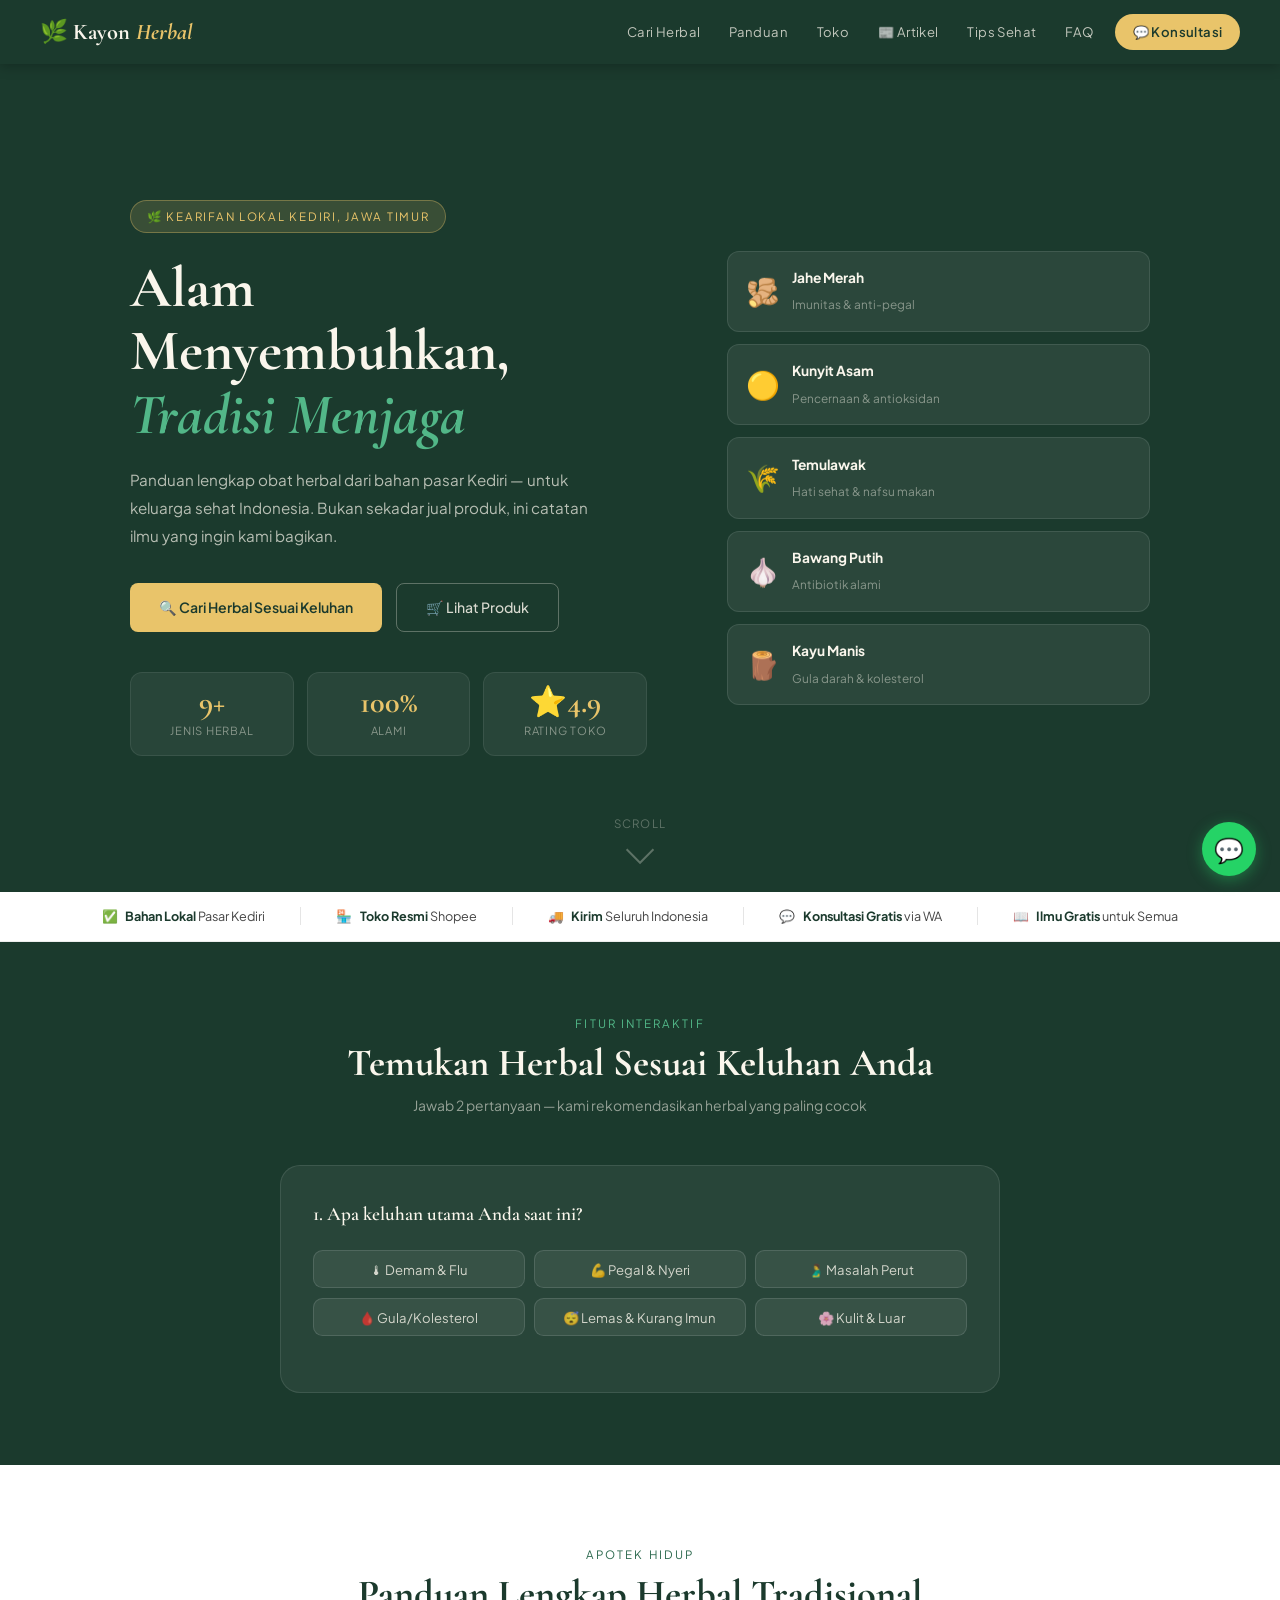
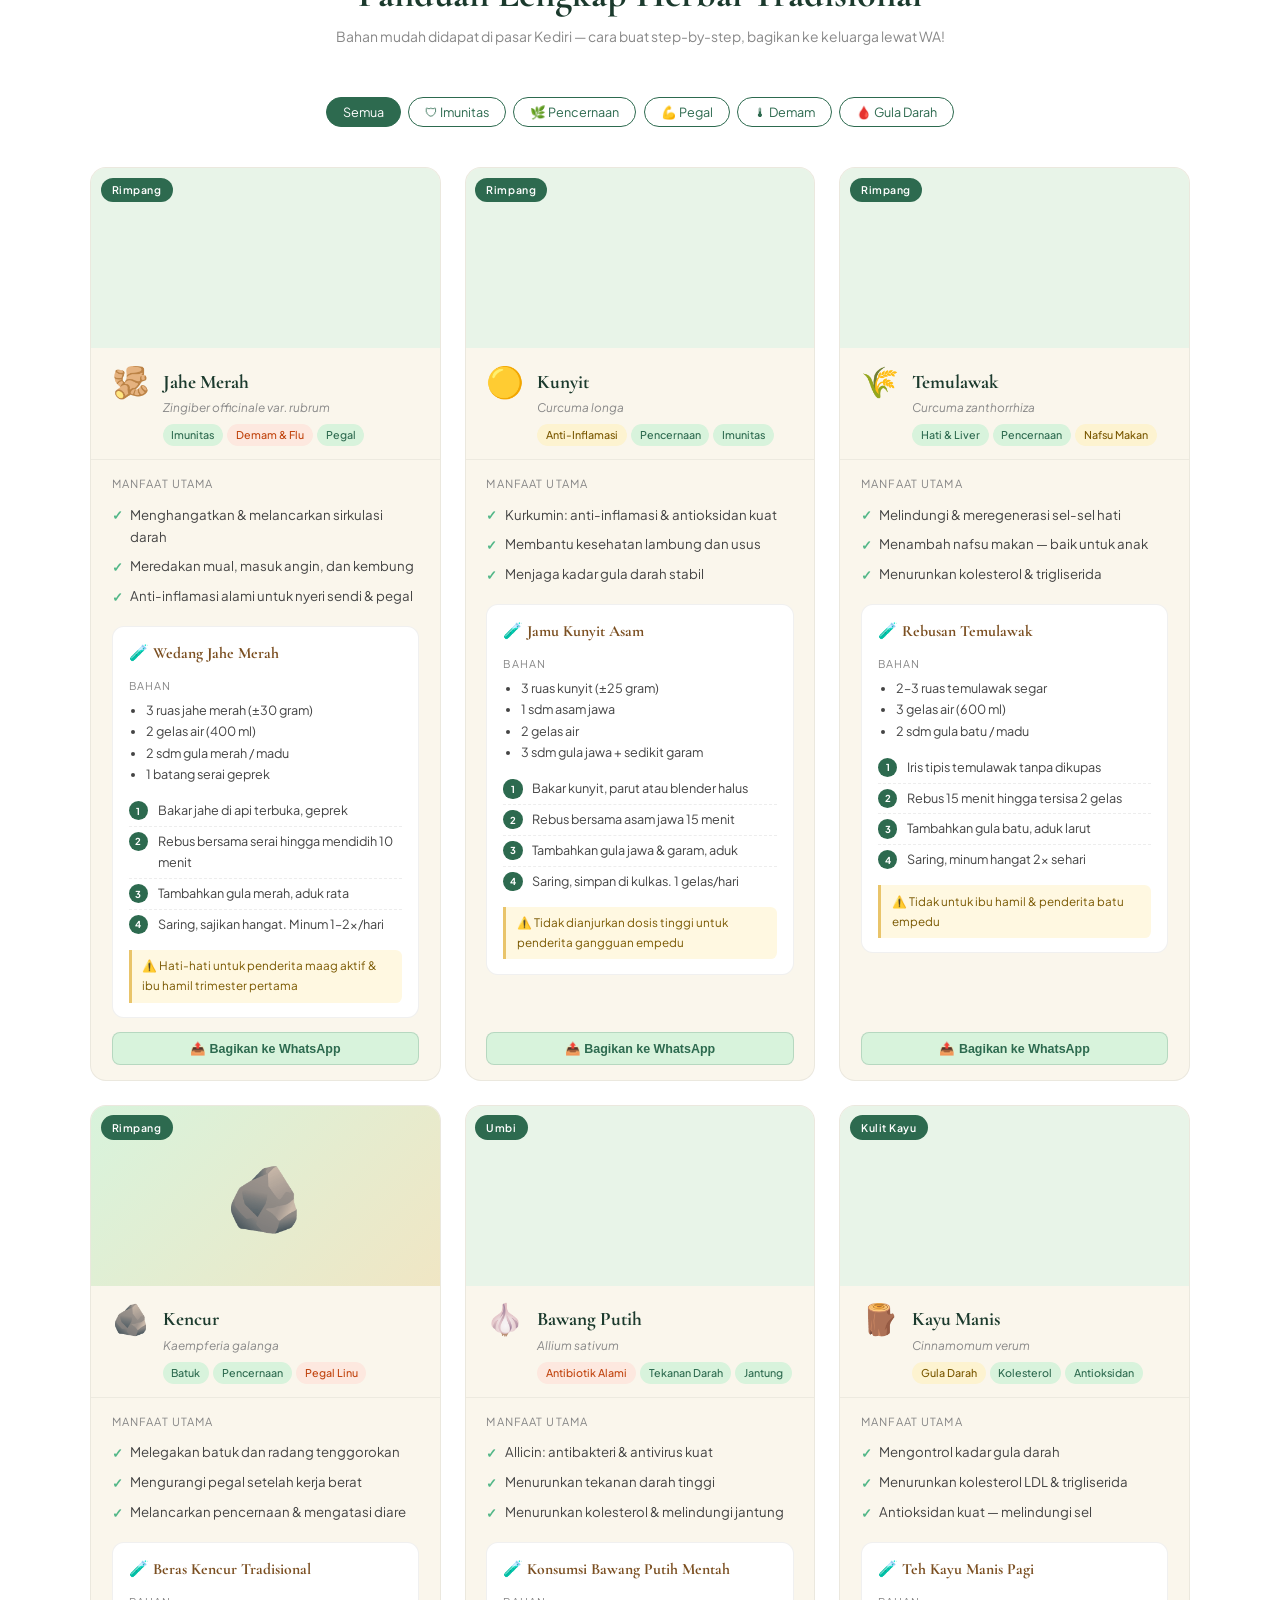
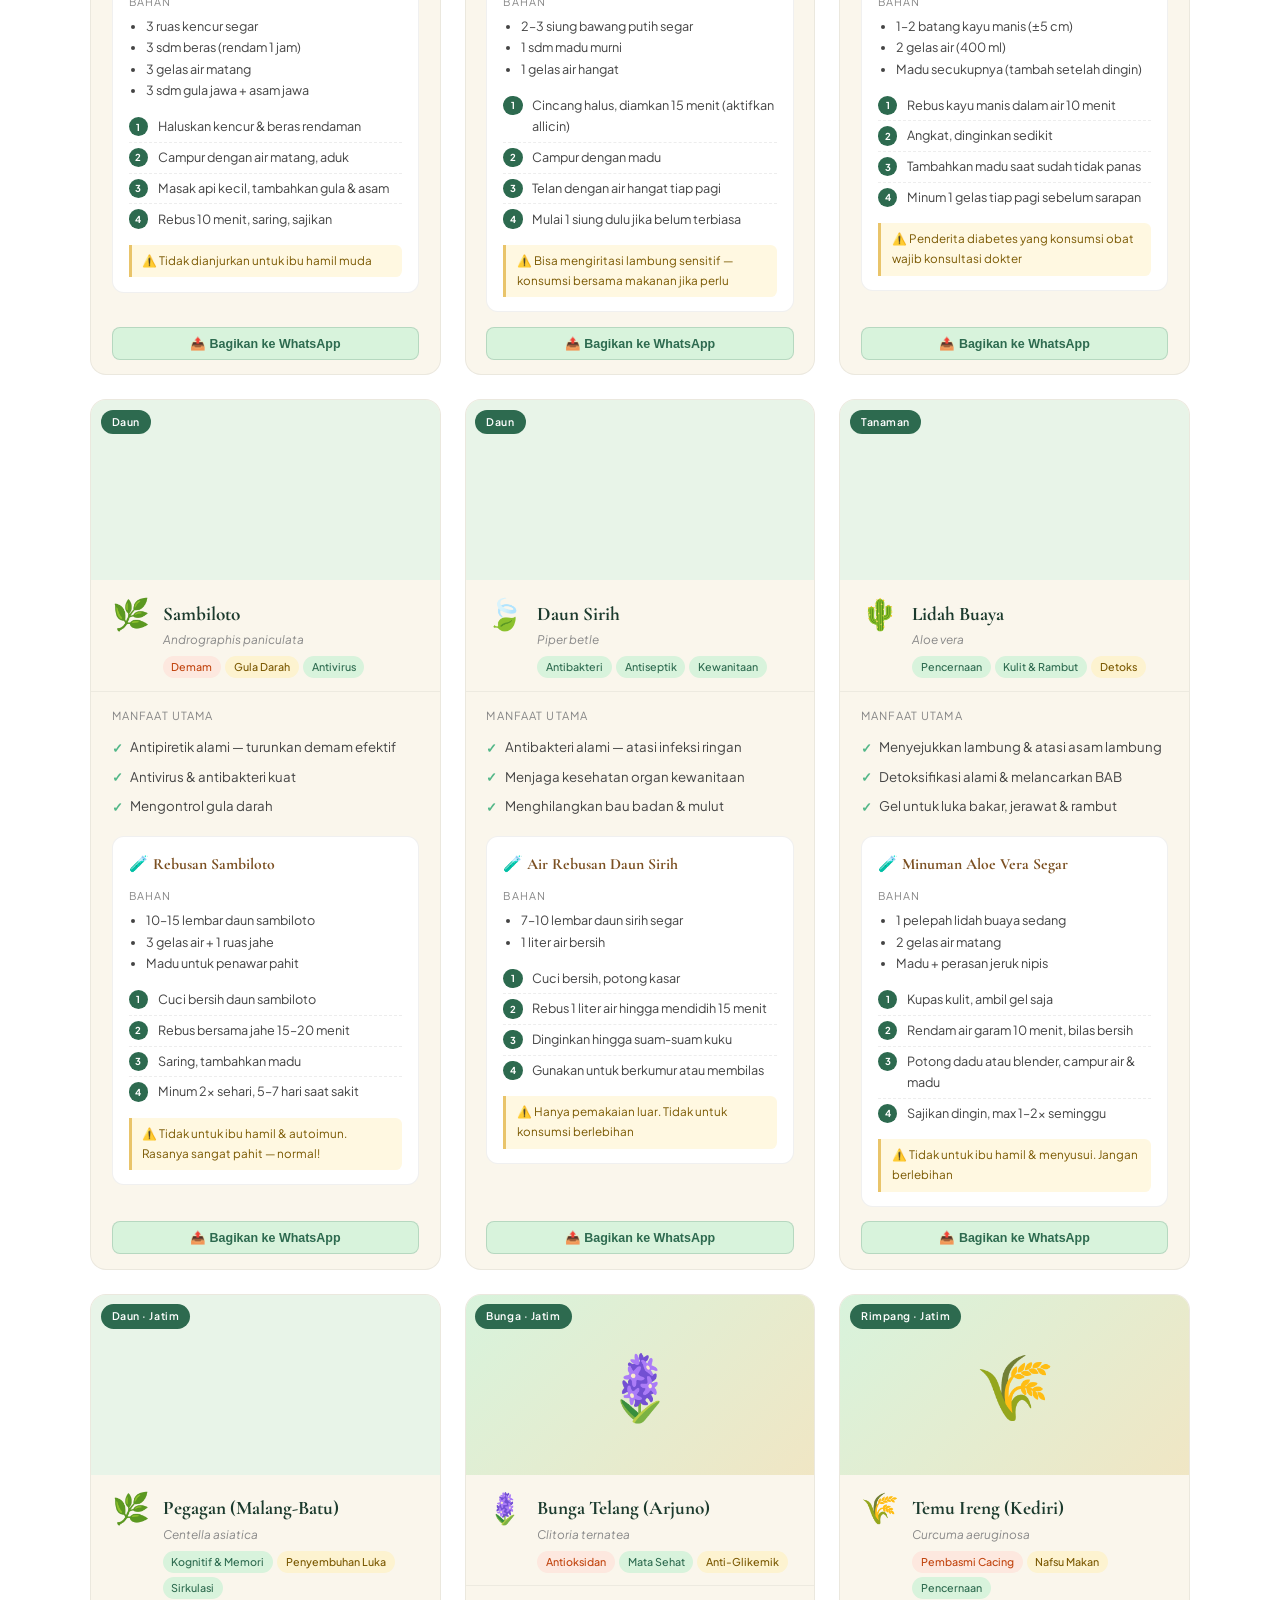
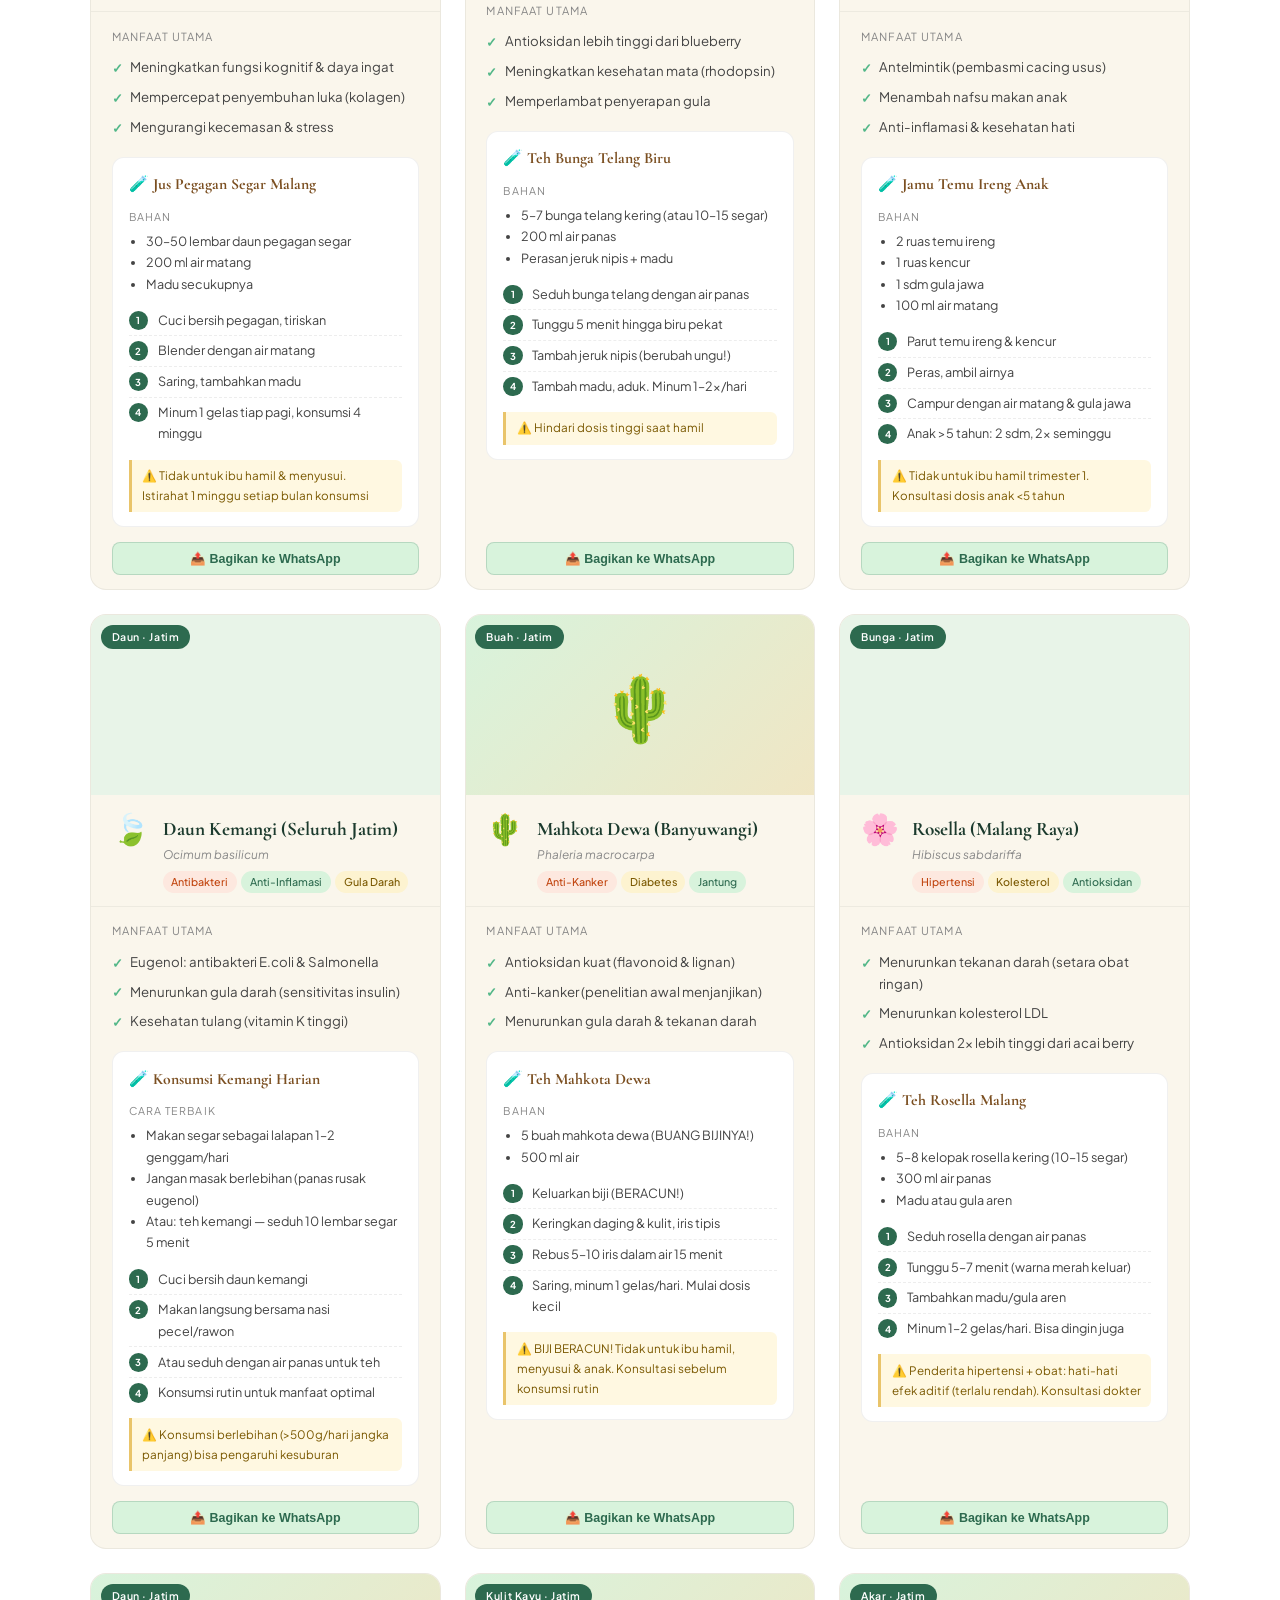
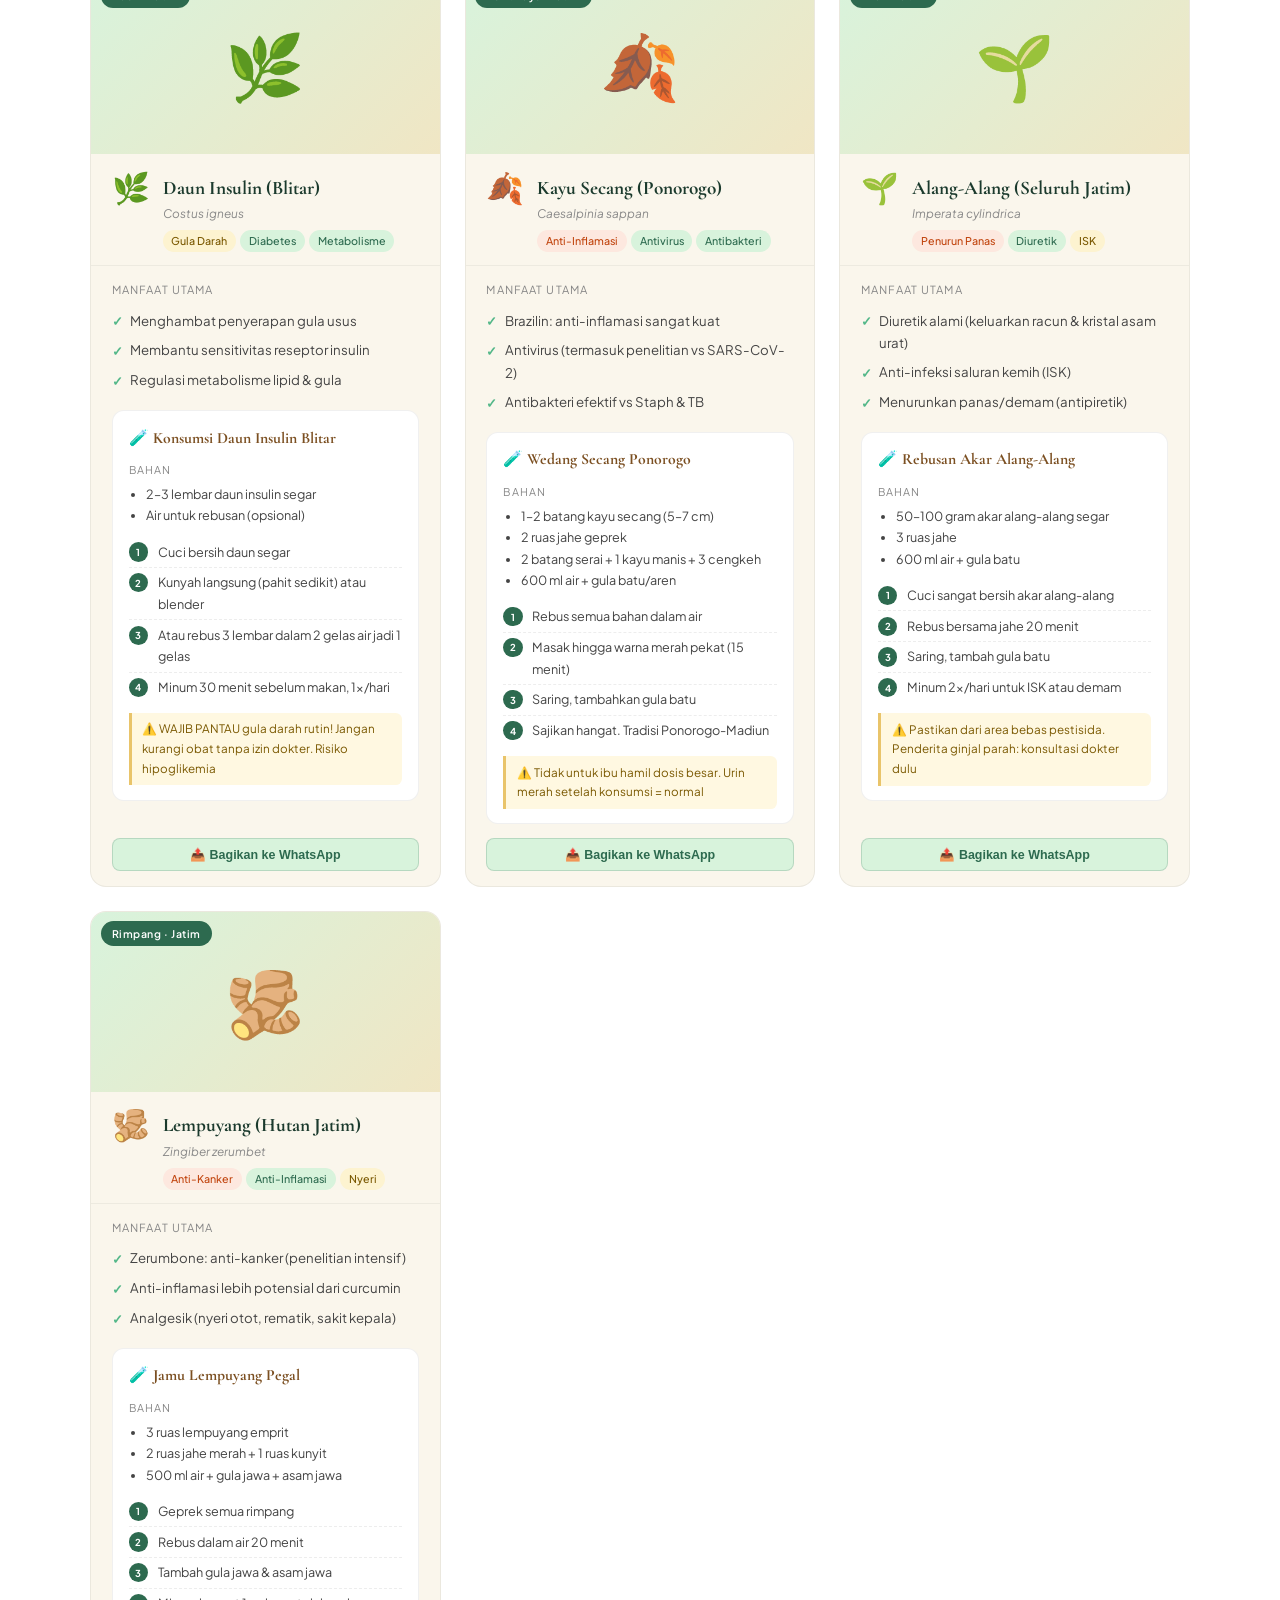
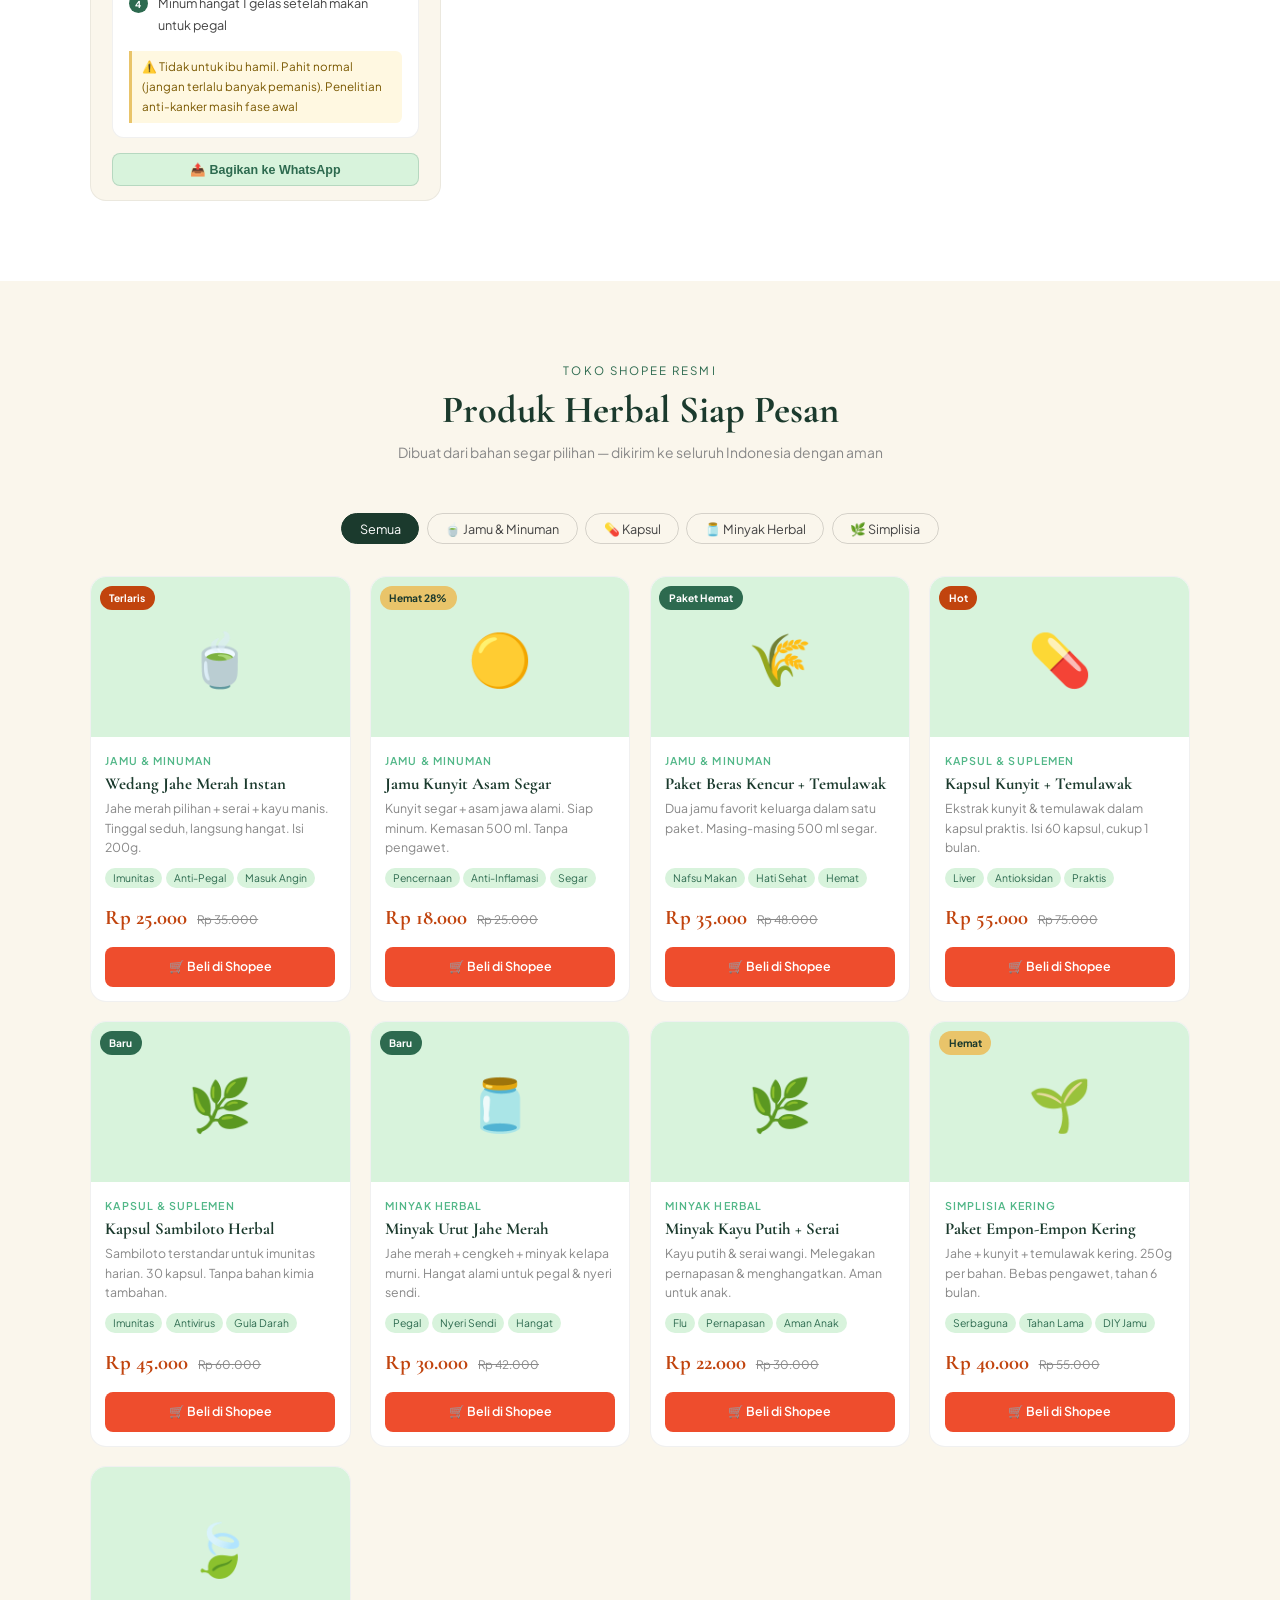
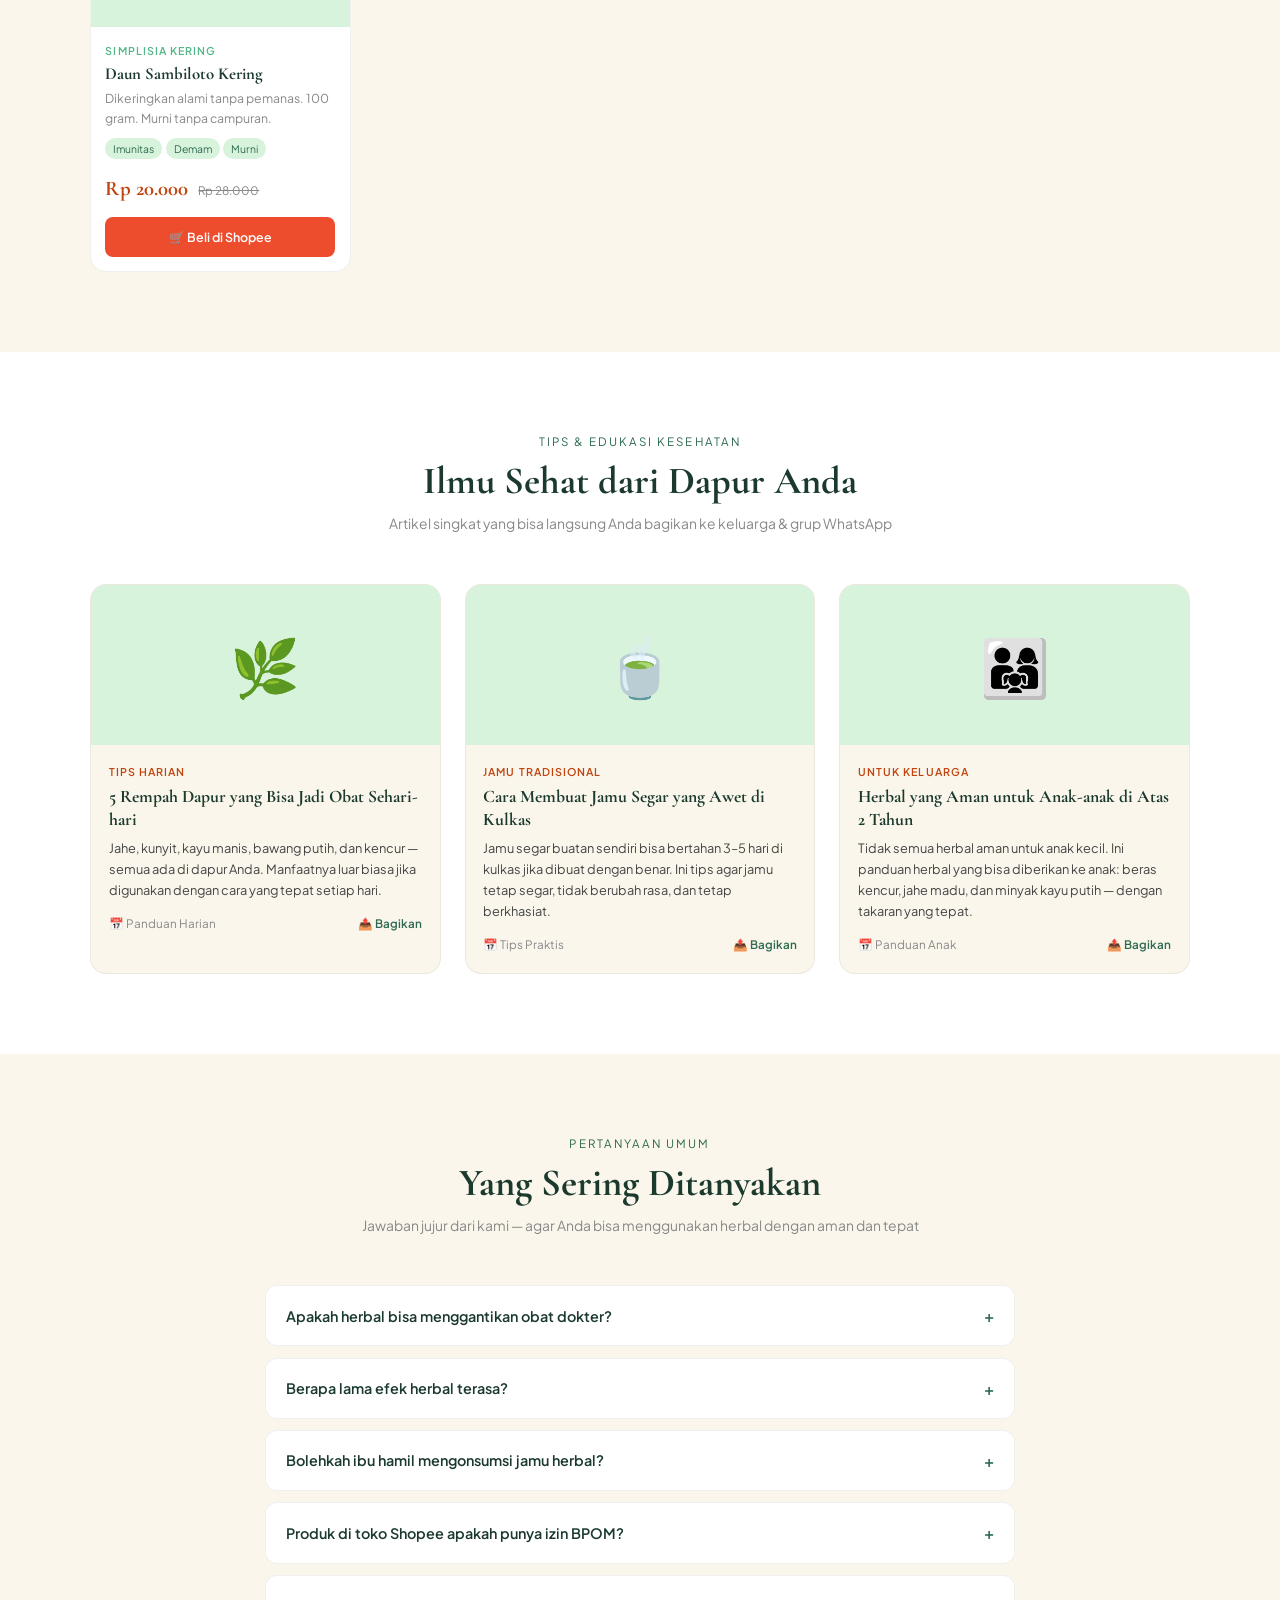
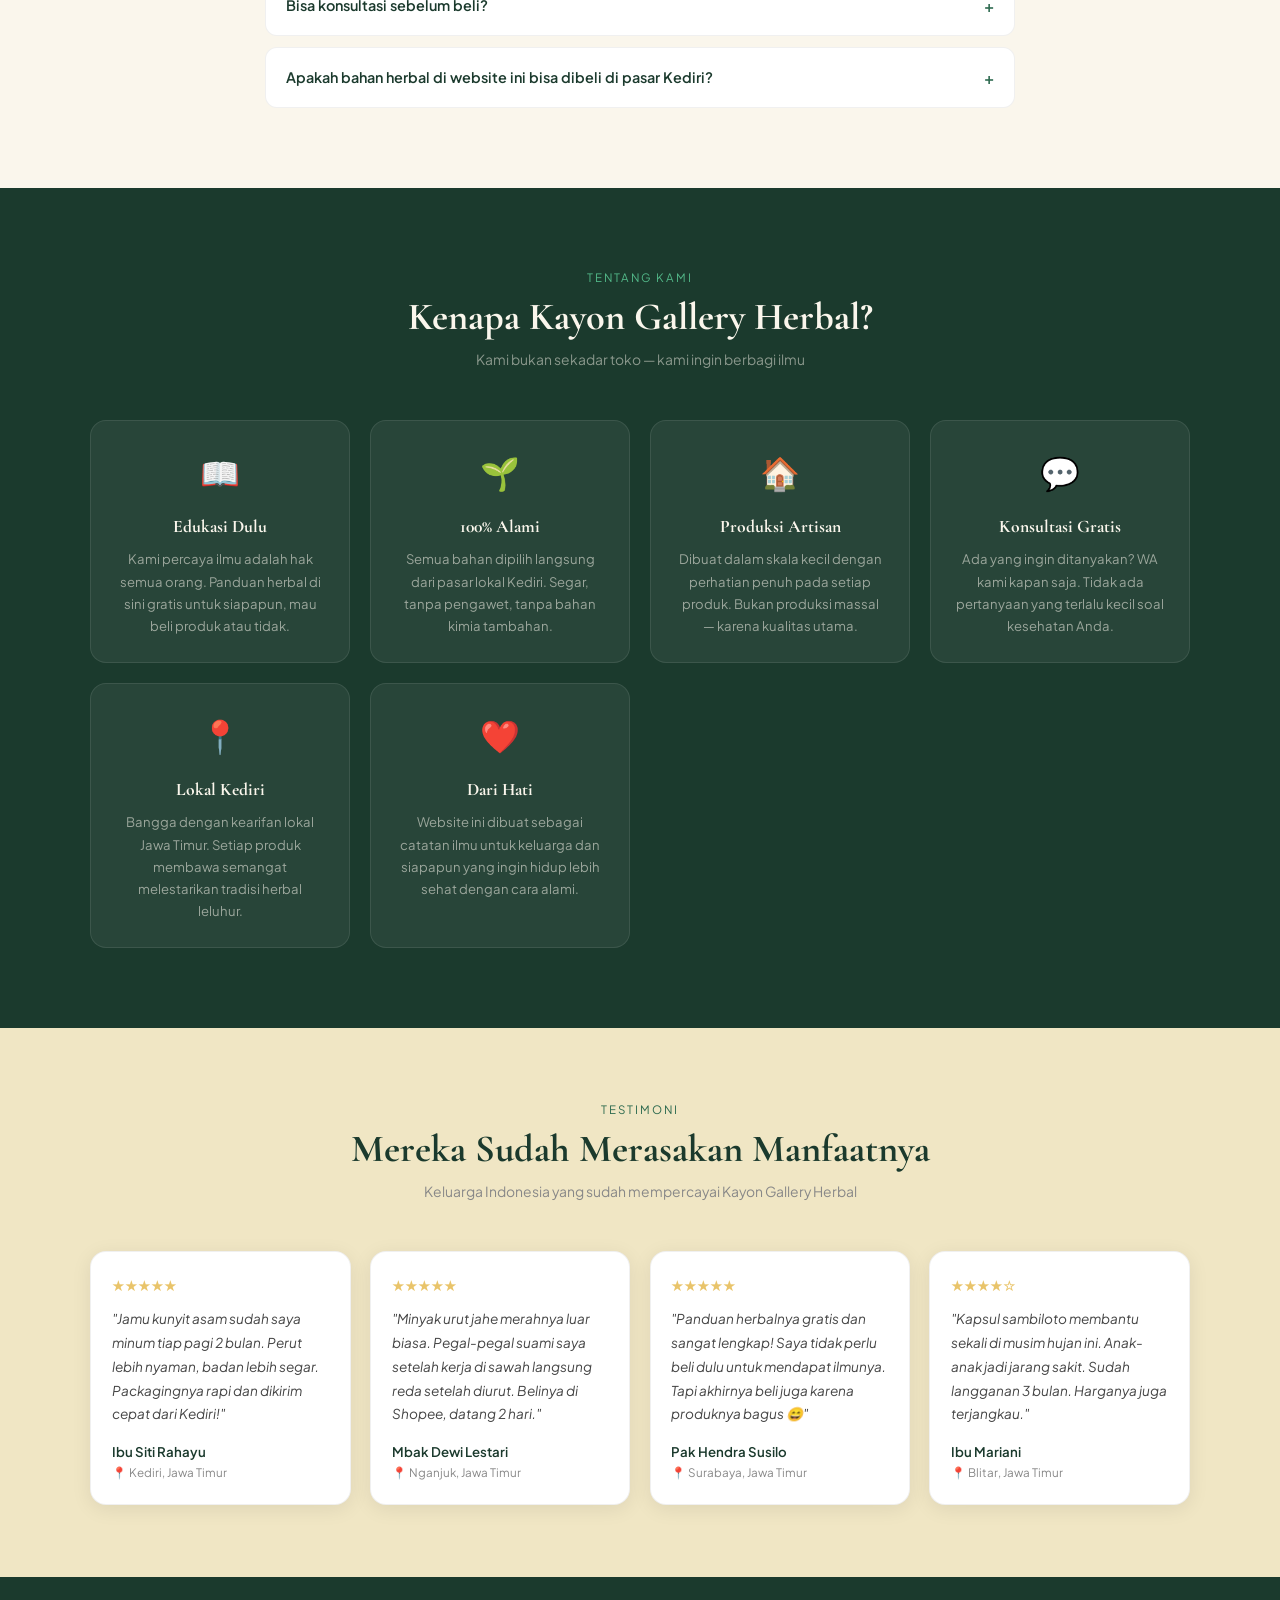
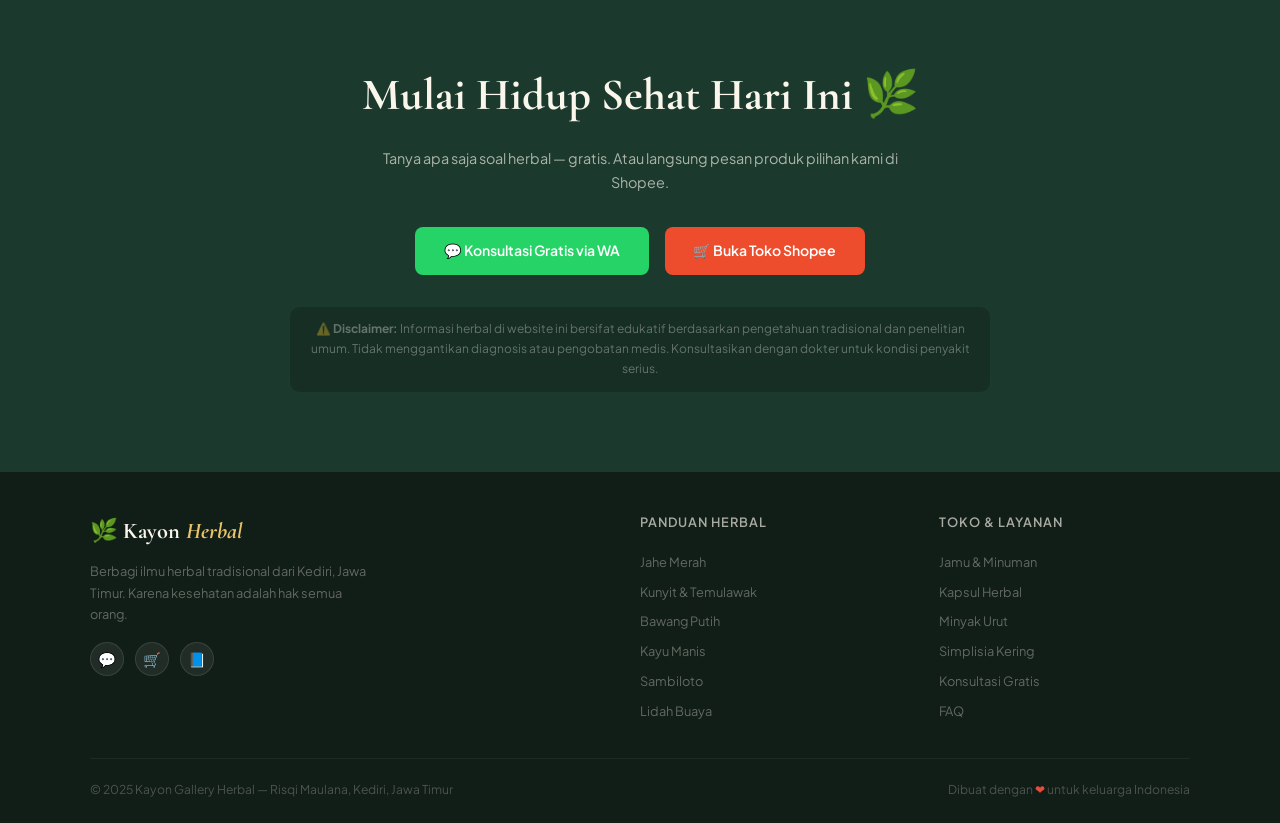
==== commit eb976b32: "Update print statement from 'Hello' to 'Goodbye'" ====
--- a/index.html
+++ b/index.html
@@ -5,175 +5,1381 @@
 <meta name="viewport" content="width=device-width, initial-scale=1.0">
 
 <!-- ===== SEO META TAGS ===== -->
-<title>Kayon Gallery Herbal | Obat Herbal Alami Kediri</title>
-<meta name="description" content="Panduan lengkap obat herbal alami dari Kediri. Jamu, madu, dan artikel kesehatan tradisional untuk keluarga Indonesia.">
-<meta name="author" content="Kayon Gallery">
-
-<!-- Fonts -->
-<link href="https://fonts.googleapis.com/css2?family=Cormorant+Garamond:ital,wght@0,600;0,700;1,600&family=Plus+Jakarta+Sans:wght@300;400;600&display=swap" rel="stylesheet">
+<title>Kayon Gallery Herbal | Obat Herbal Alami Kediri – Jamu, Kapsul & Minyak Herbal</title>
+<meta name="description" content="Panduan lengkap obat herbal alami dari bahan pasar Kediri Jawa Timur. Jamu kunyit asam, wedang jahe merah, temulawak, kencur dan lebih banyak lagi. Beli produk herbal berkualitas di Shopee kami.">
+<meta name="keywords" content="obat herbal Kediri, jamu tradisional Jawa Timur, jahe merah, kunyit asam, temulawak, kencur, herbal alami, apotek hidup, tanaman obat keluarga, TOGA, obat tradisional Indonesia">
+<meta name="author" content="Kayon Gallery Herbal - Risqi Maulana">
+<meta name="robots" content="index, follow">
+<link rel="canonical" href="https://kayon-gallery-terapi25.github.io/Kayon-Gallery-Terapi/">
+
+<!-- Open Graph (untuk share di Facebook, WA, Twitter) -->
+<meta property="og:title" content="Kayon Gallery Herbal | Obat Herbal Alami Kediri">
+<meta property="og:description" content="Panduan lengkap & produk herbal alami dari bahan pasar Kediri. Jahe, kunyit, temulawak, kencur dan banyak lagi — untuk keluarga sehat Indonesia.">
+<meta property="og:type" content="website">
+<meta property="og:url" content="https://kayon-gallery-terapi25.github.io/Kayon-Gallery-Terapi/">
+<meta property="og:image" content="https://images.unsplash.com/photo-1615485290382-441e4d049cb5?w=1200&q=80">
+<meta property="og:locale" content="id_ID">
+<meta name="twitter:card" content="summary_large_image">
+
+<!-- Schema.org JSON-LD (data terstruktur untuk Google) -->
+<script type="application/ld+json">
+{
+  "@context":"https://schema.org",
+  "@type":"LocalBusiness",
+  "name":"Kayon Gallery Herbal",
+  "description":"Panduan & produk obat herbal alami dari bahan pasar Kediri Jawa Timur",
+  "url":"https://kayon-gallery-terapi25.github.io/Kayon-Gallery-Terapi/",
+  "telephone":"+62816268810",
+  "address":{"@type":"PostalAddress","addressLocality":"Kediri","addressRegion":"Jawa Timur","addressCountry":"ID"},
+  "openingHours":"Mo-Su 08:00-21:00",
+  "priceRange":"Rp 15.000 - Rp 75.000",
+  "image":"https://images.unsplash.com/photo-1615485290382-441e4d049cb5?w=800&q=80",
+  "sameAs":["https://shopee.co.id/kayon_gallery","https://wa.me/62816268810"]
+}
+</script>
+
+<link rel="icon" href="data:image/svg+xml,<svg xmlns='http://www.w3.org/2000/svg' viewBox='0 0 100 100'><text y='.9em' font-size='90'>🌿</text></svg>">
+<link href="https://fonts.googleapis.com/css2?family=Cormorant+Garamond:ital,wght@0,400;0,600;0,700;1,400;1,600&family=Plus+Jakarta+Sans:wght@300;400;500;600&display=swap" rel="stylesheet">
 
 <style>
-/* CSS Reset & Variabel Warna */
 *{margin:0;padding:0;box-sizing:border-box}
 :root{
-  --h:#1b3a2d; /* Hijau Tua */
-  --hm:#2d6a4f; /* Hijau Medium */
-  --hl:#52b788; /* Hijau Muda */
-  --hp:#d8f3dc; /* Hijau Pucat */
-  --k:#faf6ec;  /* Krem Latar */
-  --acc:#e9c46a; /* Aksen Kuning Emas */
-  --td:#1a1a1a;
-  --tl:#888;
+  --h:#1b3a2d;--hm:#2d6a4f;--hl:#52b788;--hp:#d8f3dc;
+  --k:#faf6ec;--km:#f0e6c4;--c:#7b4f21;
+  --acc:#e9c46a;--acc2:#c1440e;
+  --td:#1a1a1a;--tm:#444;--tl:#888;
   --shadow:0 4px 20px rgba(0,0,0,.08);
 }
 html{scroll-behavior:smooth}
 body{font-family:'Plus Jakarta Sans',sans-serif;background:var(--k);color:var(--td);line-height:1.7}
-
-/* Navigasi */
-nav{background:var(--h);padding:0 2.5rem;display:flex;align-items:center;justify-content:space-between;position:sticky;top:0;z-index:300;height:64px;box-shadow:0 2px 12px rgba(0,0,0,.2)}
-.nav-logo{font-family:'Cormorant Garamond',serif;color:var(--k);font-size:1.4rem;font-weight:700}
+img{max-width:100%;display:block}
+a{text-decoration:none}
+
+/* ===== NAV ===== */
+nav{background:var(--h);padding:0 2.5rem;display:flex;align-items:center;justify-content:space-between;position:sticky;top:0;z-index:300;height:64px;box-shadow:0 2px 12px rgba(0,0,0,.25)}
+.nav-logo{font-family:'Cormorant Garamond',serif;color:var(--k);font-size:1.4rem;font-weight:700;display:flex;align-items:center;gap:.4rem}
 .nav-logo em{font-style:italic;color:var(--acc)}
-.nav-links a{color:rgba(250,246,236,.75);font-size:.85rem;padding:.5rem 1rem;text-decoration:none;transition:.2s}
+.nav-links{display:flex;gap:0;align-items:center}
+.nav-links a{color:rgba(250,246,236,.75);font-size:.82rem;padding:.5rem .9rem;transition:color .2s;letter-spacing:.03em}
 .nav-links a:hover{color:var(--acc)}
-.nav-cta{background:var(--acc);color:var(--h)!important;border-radius:2rem;padding:.4rem 1.2rem!important;font-weight:600}
-
-/* Hero Section */
-.hero{background:var(--h);min-height:70vh;display:flex;align-items:center;position:relative;padding:2rem}
-.hero-content{max-width:1100px;margin:0 auto;width:100%;color:white}
-.hero h1{font-family:'Cormorant Garamond',serif;font-size:clamp(2.5rem,5vw,4rem);line-height:1.1;margin-bottom:1.5rem}
-.hero h1 em{color:var(--acc);font-style:italic}
-
-/* Section General */
+.nav-cta{background:var(--acc);color:var(--h)!important;border-radius:2rem;padding:.4rem 1.1rem!important;font-weight:600!important;margin-left:.4rem;transition:background .2s!important}
+.nav-cta:hover{background:#f5d07a!important}
+.hamburger{display:none;flex-direction:column;gap:5px;cursor:pointer;padding:8px}
+.hamburger span{display:block;width:22px;height:2px;background:var(--k);border-radius:2px;transition:.3s}
+.mobile-menu{display:none;flex-direction:column;background:var(--h);padding:1rem 2rem 1.5rem;gap:.3rem;border-top:1px solid rgba(255,255,255,.08)}
+.mobile-menu a{color:rgba(250,246,236,.8);font-size:.9rem;padding:.6rem 0;border-bottom:1px solid rgba(255,255,255,.06)}
+.mobile-menu.open{display:flex}
+
+/* ===== PROGRESS BAR ===== */
+#progress{position:fixed;top:0;left:0;height:3px;background:var(--acc);z-index:999;width:0%;transition:width .1s}
+
+/* ===== HERO ===== */
+.hero{background:var(--h);min-height:92vh;display:flex;align-items:center;position:relative;overflow:hidden}
+.hero-img-bg{position:absolute;inset:0;background:url('https://images.unsplash.com/photo-1615485290382-441e4d049cb5?w=1400&q=60') center/cover;opacity:.12}
+.hero-overlay{position:absolute;inset:0;background:linear-gradient(135deg,rgba(27,58,45,.97) 40%,rgba(27,58,45,.7))}
+.hero-content{position:relative;z-index:2;padding:5rem 2.5rem;max-width:1100px;margin:0 auto;width:100%;display:grid;grid-template-columns:1.1fr .9fr;gap:5rem;align-items:center}
+.hero-badge{display:inline-flex;align-items:center;gap:.5rem;background:rgba(233,196,106,.15);border:1px solid rgba(233,196,106,.35);color:var(--acc);font-size:.72rem;letter-spacing:.15em;text-transform:uppercase;padding:.35rem 1rem;border-radius:2rem;margin-bottom:1.5rem;animation:fadeUp .7s ease both}
+.hero h1{font-family:'Cormorant Garamond',serif;font-size:clamp(2.5rem,4.5vw,4rem);font-weight:700;color:var(--k);line-height:1.1;margin-bottom:1.2rem;animation:fadeUp .7s .1s ease both}
+.hero h1 em{font-style:italic;color:var(--hl)}
+.hero-desc{color:rgba(250,246,236,.7);font-size:.95rem;margin-bottom:2rem;max-width:480px;line-height:1.85;animation:fadeUp .7s .2s ease both}
+.hero-btns{display:flex;gap:.9rem;flex-wrap:wrap;animation:fadeUp .7s .3s ease both}
+.btn-prim{background:var(--acc);color:var(--h);padding:.75rem 1.8rem;border-radius:.5rem;font-weight:600;font-size:.88rem;transition:.2s;display:inline-flex;align-items:center;gap:.45rem}
+.btn-prim:hover{background:#f5d07a;transform:translateY(-1px)}
+.btn-out{border:1px solid rgba(250,246,236,.3);color:rgba(250,246,236,.85);padding:.75rem 1.8rem;border-radius:.5rem;font-weight:500;font-size:.88rem;transition:.2s;display:inline-flex;align-items:center;gap:.45rem}
+.btn-out:hover{border-color:var(--acc);color:var(--acc)}
+.hero-stats{display:grid;grid-template-columns:repeat(3,1fr);gap:.8rem;margin-top:2.5rem;animation:fadeUp .7s .4s ease both}
+.stat{background:rgba(255,255,255,.06);border:1px solid rgba(255,255,255,.08);border-radius:.75rem;padding:.9rem;text-align:center}
+.stat-n{font-family:'Cormorant Garamond',serif;font-size:1.9rem;font-weight:700;color:var(--acc);line-height:1}
+.stat-l{font-size:.7rem;color:rgba(250,246,236,.45);margin-top:.2rem;text-transform:uppercase;letter-spacing:.07em}
+.hero-right{display:flex;flex-direction:column;gap:.75rem;animation:fadeRight .8s .2s ease both}
+.hpill{background:rgba(255,255,255,.07);border:1px solid rgba(255,255,255,.1);border-radius:.75rem;padding:.9rem 1.1rem;display:flex;align-items:center;gap:.8rem;transition:.3s;cursor:default}
+.hpill:hover{background:rgba(255,255,255,.12);transform:translateX(5px)}
+.hpill-ic{font-size:1.7rem;line-height:1;flex-shrink:0}
+.hpill-txt strong{display:block;color:var(--k);font-size:.86rem}
+.hpill-txt span{color:rgba(250,246,236,.45);font-size:.74rem}
+.scroll-hint{position:absolute;bottom:2rem;left:50%;transform:translateX(-50%);display:flex;flex-direction:column;align-items:center;gap:.4rem;color:rgba(250,246,236,.3);font-size:.72rem;letter-spacing:.1em;animation:bounce 2s infinite}
+.scroll-arrow{width:20px;height:20px;border-right:2px solid currentColor;border-bottom:2px solid currentColor;transform:rotate(45deg)}
+@keyframes fadeUp{from{opacity:0;transform:translateY(20px)}to{opacity:1;transform:translateY(0)}}
+@keyframes fadeRight{from{opacity:0;transform:translateX(20px)}to{opacity:1;transform:translateX(0)}}
+@keyframes bounce{0%,100%{transform:translateX(-50%) translateY(0)}50%{transform:translateX(-50%) translateY(6px)}}
+
+/* ===== TRUST BAR ===== */
+.trust{background:white;border-bottom:1px solid rgba(0,0,0,.07);padding:.85rem 2.5rem;display:flex;align-items:center;justify-content:center;gap:2.2rem;flex-wrap:wrap}
+.ti{display:flex;align-items:center;gap:.45rem;font-size:.79rem;color:var(--tm);white-space:nowrap}
+.ti strong{color:var(--h)}
+.tsep{width:1px;height:18px;background:rgba(0,0,0,.1)}
+
+/* ===== SECTIONS ===== */
 .sec{padding:5rem 2.5rem}
 .cont{max-width:1100px;margin:0 auto}
-.st{font-family:'Cormorant Garamond',serif;font-size:2.5rem;color:var(--h);text-align:center;margin-bottom:.5rem}
-.sl{font-size:.75rem;text-transform:uppercase;letter-spacing:.2em;color:var(--hm);text-align:center;display:block;margin-bottom:.5rem}
-.ss{text-align:center;color:var(--tl);margin-bottom:3.5rem}
-
-/* Grid Artikel/Blog */
-.bgrid{display:grid;grid-template-columns:repeat(auto-fill,minmax(300px,1fr));gap:2rem}
-.bcard{background:white;border-radius:1rem;overflow:hidden;box-shadow:var(--shadow);transition:.3s;display:flex;flex-direction:column;text-decoration:none;color:inherit}
-.bcard:hover{transform:translateY(-8px)}
-.bcard-img{height:200px;overflow:hidden}
-.bcard-img img{width:100%;height:100%;object-fit:cover}
-.bcard-body{padding:1.5rem;flex-grow:1}
-.bcat{font-size:.7rem;font-weight:600;color:var(--acc2);text-transform:uppercase;margin-bottom:.5rem;display:block;color:#c1440e}
-.btitle{font-family:'Cormorant Garamond',serif;font-size:1.3rem;color:var(--h);margin-bottom:.8rem;line-height:1.3}
-.bsnip{font-size:.85rem;color:var(--tl);margin-bottom:1.5rem}
-.bfooter{padding-top:1rem;border-top:1px solid #eee;font-size:.75rem;color:var(--tl);display:flex;justify-content:space-between}
-
-/* Footer & Progress */
-#progress{position:fixed;top:0;left:0;height:4px;background:var(--acc);z-index:1000;width:0%}
-.wa-float{position:fixed;bottom:20px;right:20px;background:#25d366;width:60px;height:60px;border-radius:50%;display:flex;justify-content:center;align-items:center;color:white;font-size:30px;box-shadow:0 4px 10px rgba(0,0,0,0.3);z-index:500;text-decoration:none}
-
-@media(max-width:768px){ .nav-links{display:none} .hero{text-align:center} }
+.sl{font-size:.72rem;letter-spacing:.18em;text-transform:uppercase;color:var(--hm);margin-bottom:.4rem;text-align:center}
+.st{font-family:'Cormorant Garamond',serif;font-size:clamp(1.8rem,3vw,2.6rem);font-weight:700;color:var(--h);text-align:center;margin-bottom:.5rem;line-height:1.2}
+.ss{text-align:center;color:var(--tl);font-size:.87rem;margin-bottom:3rem}
+
+/* ===== PENCARI HERBAL INTERAKTIF ===== */
+.quiz-sec{background:var(--h);padding:4.5rem 2.5rem}
+.quiz-sec .st{color:var(--k)}
+.quiz-sec .sl{color:var(--hl)}
+.quiz-sec .ss{color:rgba(250,246,236,.55)}
+.quiz-box{background:rgba(255,255,255,.06);border:1px solid rgba(255,255,255,.1);border-radius:1.25rem;padding:2rem;max-width:720px;margin:0 auto}
+.quiz-q{font-family:'Cormorant Garamond',serif;font-size:1.2rem;color:var(--k);margin-bottom:1.2rem;font-weight:600}
+.quiz-opts{display:grid;grid-template-columns:repeat(auto-fill,minmax(160px,1fr));gap:.6rem;margin-bottom:1.5rem}
+.qopt{background:rgba(255,255,255,.07);border:1.5px solid rgba(255,255,255,.12);color:rgba(250,246,236,.8);padding:.6rem 1rem;border-radius:.6rem;font-size:.82rem;cursor:pointer;transition:.2s;text-align:center;font-family:'Plus Jakarta Sans',sans-serif}
+.qopt:hover{border-color:var(--acc);color:var(--acc)}
+.qopt.sel{background:rgba(233,196,106,.15);border-color:var(--acc);color:var(--acc)}
+.quiz-btn{background:var(--acc);color:var(--h);border:none;padding:.7rem 2rem;border-radius:.5rem;font-weight:700;font-size:.88rem;cursor:pointer;font-family:'Plus Jakarta Sans',sans-serif;transition:.2s;display:block;margin:0 auto}
+.quiz-btn:hover{background:#f5d07a}
+.quiz-result{display:none;margin-top:1.5rem;background:rgba(255,255,255,.08);border-radius:.75rem;padding:1.25rem}
+.quiz-result.show{display:block}
+.qr-title{color:var(--acc);font-family:'Cormorant Garamond',serif;font-size:1.1rem;margin-bottom:.8rem;font-weight:600}
+.qr-list{list-style:none}
+.qr-list li{color:rgba(250,246,236,.85);font-size:.85rem;padding:.3rem 0;display:flex;gap:.6rem;align-items:flex-start}
+.qr-list li::before{content:'🌿';flex-shrink:0}
+
+/* ===== HERBAL GRID ===== */
+.herb-sec{background:white}
+.fbar{display:flex;gap:.45rem;flex-wrap:wrap;justify-content:center;margin-bottom:2.5rem}
+.fbtn{background:none;border:1px solid var(--hm);color:var(--hm);padding:.38rem 1rem;border-radius:2rem;font-family:'Plus Jakarta Sans',sans-serif;font-size:.79rem;cursor:pointer;transition:.2s}
+.fbtn.active,.fbtn:hover{background:var(--hm);color:white}
+.hgrid{display:grid;grid-template-columns:repeat(auto-fill,minmax(330px,1fr));gap:1.5rem}
+.hcard{background:var(--k);border-radius:1rem;overflow:hidden;border:1px solid rgba(0,0,0,.06);transition:.25s;display:flex;flex-direction:column}
+.hcard:hover{transform:translateY(-4px);box-shadow:0 14px 35px rgba(0,0,0,.1)}
+.hcard-img{height:180px;overflow:hidden;position:relative;background:#e8f4e8}
+.hcard-img img{width:100%;height:100%;object-fit:cover;transition:transform .4s}
+.hcard:hover .hcard-img img{transform:scale(1.05)}
+.hcard-img-fallback{width:100%;height:100%;display:flex;align-items:center;justify-content:center;font-size:4rem;background:linear-gradient(135deg,var(--hp),var(--km))}
+.hcard-kat{position:absolute;top:.6rem;left:.6rem;background:var(--hm);color:white;font-size:.66rem;font-weight:600;padding:.2rem .7rem;border-radius:2rem;letter-spacing:.05em}
+.hc-top{padding:1.1rem 1.3rem .8rem;border-bottom:1px solid rgba(0,0,0,.05);display:flex;gap:.8rem;align-items:flex-start}
+.hc-ic{font-size:1.9rem;line-height:1;flex-shrink:0}
+.hc-nm{font-family:'Cormorant Garamond',serif;font-size:1.2rem;font-weight:700;color:var(--h)}
+.hc-lt{font-style:italic;color:var(--tl);font-size:.74rem;margin-bottom:.35rem}
+.hc-tags{display:flex;flex-wrap:wrap;gap:.25rem}
+.htag{font-size:.67rem;padding:.12rem .55rem;border-radius:2rem;background:var(--hp);color:var(--hm);font-weight:500}
+.htag.r{background:#fde8df;color:var(--acc2)}
+.htag.y{background:#fdf3d0;color:#7a5800}
+.hc-body{padding:.9rem 1.3rem;flex:1;display:flex;flex-direction:column}
+.hc-mf{font-size:.7rem;letter-spacing:.1em;text-transform:uppercase;color:var(--tl);margin-bottom:.45rem}
+.hc-ul{list-style:none;margin-bottom:.9rem}
+.hc-ul li{font-size:.83rem;color:var(--tm);padding:.2rem 0;display:flex;gap:.45rem;align-items:flex-start}
+.hc-ul li::before{content:'✓';color:var(--hl);font-weight:700;flex-shrink:0;margin-top:.05rem}
+.cara{background:white;border-radius:.75rem;padding:.9rem 1rem;border:1px solid rgba(0,0,0,.06);margin-bottom:.9rem}
+.cara-t{font-family:'Cormorant Garamond',serif;font-size:.98rem;font-weight:700;color:var(--c);margin-bottom:.55rem}
+.bh{font-size:.67rem;letter-spacing:.1em;text-transform:uppercase;color:var(--tl);margin-bottom:.3rem}
+.bul{list-style:disc;padding-left:1.1rem;font-size:.79rem;color:var(--tm);margin-bottom:.65rem}
+.steps{list-style:none;counter-reset:st}
+.steps li{counter-increment:st;font-size:.79rem;color:var(--tm);padding:.26rem 0 .26rem 1.8rem;position:relative;border-top:1px dashed rgba(0,0,0,.07)}
+.steps li:first-child{border-top:none}
+.steps li::before{content:counter(st);position:absolute;left:0;top:.32rem;width:1.2rem;height:1.2rem;background:var(--hm);color:white;font-size:.6rem;font-weight:700;border-radius:50%;display:flex;align-items:center;justify-content:center}
+.warn{margin-top:.65rem;background:#fff8e1;border-left:3px solid var(--acc);border-radius:0 .4rem .4rem 0;padding:.4rem .65rem;font-size:.73rem;color:#7a5800}
+.share-wa{display:flex;align-items:center;justify-content:center;gap:.4rem;background:var(--hp);color:var(--hm);border:1px solid rgba(45,106,79,.2);border-radius:.5rem;padding:.5rem .9rem;font-size:.78rem;font-weight:600;cursor:pointer;transition:.2s;margin-top:auto}
+.share-wa:hover{background:#25d366;color:white;border-color:#25d366}
+
+/* ===== TOKO ===== */
+.toko-sec{background:var(--k)}
+.knav-wrap{display:flex;gap:.45rem;flex-wrap:wrap;justify-content:center;margin-bottom:2rem}
+.knav{background:none;border:1px solid rgba(0,0,0,.15);color:var(--tm);padding:.42rem 1.1rem;border-radius:2rem;font-family:'Plus Jakarta Sans',sans-serif;font-size:.79rem;cursor:pointer;transition:.2s}
+.knav.active,.knav:hover{background:var(--h);color:white;border-color:var(--h)}
+.pgrid{display:grid;grid-template-columns:repeat(auto-fill,minmax(220px,1fr));gap:1.2rem}
+.pcard{background:white;border-radius:1rem;overflow:hidden;border:1px solid rgba(0,0,0,.06);transition:.25s;display:flex;flex-direction:column}
+.pcard:hover{transform:translateY(-3px);box-shadow:var(--shadow)}
+.pc-img{height:160px;background:var(--hp);display:flex;align-items:center;justify-content:center;font-size:3.2rem;position:relative;overflow:hidden}
+.pc-img img{width:100%;height:100%;object-fit:cover;position:absolute;inset:0}
+.pc-img .emoji{position:relative;z-index:1}
+.pb{position:absolute;top:.55rem;left:.55rem;font-size:.64rem;font-weight:700;padding:.2rem .6rem;border-radius:2rem;z-index:2}
+.pb.hot{background:var(--acc2);color:white}
+.pb.new{background:var(--hm);color:white}
+.pb.sale{background:var(--acc);color:var(--h)}
+.pc-body{padding:.9rem;flex:1;display:flex;flex-direction:column}
+.pc-kat{font-size:.67rem;text-transform:uppercase;letter-spacing:.1em;color:var(--hl);margin-bottom:.2rem;font-weight:600}
+.pc-nm{font-family:'Cormorant Garamond',serif;font-size:1.05rem;font-weight:700;color:var(--h);margin-bottom:.25rem;line-height:1.3}
+.pc-ds{font-size:.77rem;color:var(--tl);margin-bottom:.6rem;line-height:1.6;flex:1}
+.pc-mf{display:flex;flex-wrap:wrap;gap:.2rem;margin-bottom:.75rem}
+.pm{font-size:.65rem;background:var(--hp);color:var(--hm);padding:.1rem .5rem;border-radius:2rem}
+.pc-hr{font-family:'Cormorant Garamond',serif;font-size:1.3rem;font-weight:700;color:var(--acc2);margin-bottom:.7rem}
+.pc-hr s{font-size:.73rem;color:var(--tl);font-family:'Plus Jakarta Sans',sans-serif;font-weight:400;margin-left:.3rem}
+.btn-sp{display:flex;align-items:center;justify-content:center;gap:.4rem;background:#ee4d2d;color:white;padding:.58rem .9rem;border-radius:.5rem;font-size:.78rem;font-weight:600;transition:.2s;border:none;cursor:pointer;font-family:'Plus Jakarta Sans',sans-serif;text-decoration:none}
+.btn-sp:hover{background:#d94527}
+
+/* ===== BLOG TIPS ===== */
+.blog-sec{background:white}
+.bgrid{display:grid;grid-template-columns:repeat(auto-fill,minmax(300px,1fr));gap:1.5rem}
+.bcard{background:var(--k);border-radius:1rem;overflow:hidden;border:1px solid rgba(0,0,0,.06);transition:.25s}
+.bcard:hover{transform:translateY(-3px);box-shadow:var(--shadow)}
+.bcard-img{height:160px;overflow:hidden;background:var(--hp)}
+.bcard-img img{width:100%;height:100%;object-fit:cover;transition:transform .4s}
+.bcard:hover .bcard-img img{transform:scale(1.05)}
+.bcard-img .emoji-placeholder{width:100%;height:100%;display:flex;align-items:center;justify-content:center;font-size:3.5rem}
+.bcard-body{padding:1.1rem}
+.bcat{font-size:.67rem;text-transform:uppercase;letter-spacing:.1em;color:var(--acc2);font-weight:600;margin-bottom:.3rem}
+.btitle{font-family:'Cormorant Garamond',serif;font-size:1.1rem;font-weight:700;color:var(--h);margin-bottom:.4rem;line-height:1.3}
+.bsnip{font-size:.8rem;color:var(--tm);line-height:1.65;margin-bottom:.8rem}
+.bfooter{display:flex;align-items:center;justify-content:space-between;font-size:.73rem;color:var(--tl)}
+.bdate{display:flex;align-items:center;gap:.3rem}
+.bwa{display:flex;align-items:center;gap:.3rem;color:var(--hm);font-weight:600;cursor:pointer;transition:.2s}
+.bwa:hover{color:#25d366}
+
+/* ===== FAQ ===== */
+.faq-sec{background:var(--k)}
+.faq-wrap{max-width:750px;margin:0 auto;display:flex;flex-direction:column;gap:.7rem}
+.faq-item{background:white;border-radius:.75rem;border:1px solid rgba(0,0,0,.06);overflow:hidden}
+.faq-q{padding:1rem 1.25rem;display:flex;align-items:center;justify-content:space-between;cursor:pointer;font-weight:600;font-size:.9rem;color:var(--h);gap:1rem;transition:background .2s}
+.faq-q:hover{background:var(--hp)}
+.faq-icon{flex-shrink:0;font-size:1rem;transition:transform .3s;color:var(--hm)}
+.faq-a{max-height:0;overflow:hidden;transition:max-height .4s ease,padding .3s}
+.faq-a.open{max-height:300px;padding:0 1.25rem 1rem}
+.faq-item.active .faq-icon{transform:rotate(45deg)}
+.faq-a p{font-size:.85rem;color:var(--tm);line-height:1.75}
+
+/* ===== WHY ===== */
+.why-sec{background:var(--h)}
+.why-sec .st{color:var(--k)}
+.why-sec .sl{color:var(--hl)}
+.why-sec .ss{color:rgba(250,246,236,.5)}
+.why-grid{display:grid;grid-template-columns:repeat(auto-fit,minmax(220px,1fr));gap:1.25rem}
+.why-c{padding:1.5rem;border-radius:1rem;background:rgba(255,255,255,.06);border:1px solid rgba(255,255,255,.09);text-align:center;transition:.2s}
+.why-c:hover{background:rgba(255,255,255,.1)}
+.why-ic{font-size:2rem;margin-bottom:.8rem}
+.why-t{font-family:'Cormorant Garamond',serif;font-size:1.1rem;font-weight:700;color:var(--k);margin-bottom:.4rem}
+.why-d{font-size:.82rem;color:rgba(250,246,236,.55);line-height:1.7}
+
+/* ===== TESTI ===== */
+.testi-sec{background:var(--km);padding:4.5rem 2.5rem}
+.tgrid{display:grid;grid-template-columns:repeat(auto-fit,minmax(260px,1fr));gap:1.2rem;margin-top:2.5rem}
+.tcard{background:white;border-radius:1rem;padding:1.3rem;border:1px solid rgba(0,0,0,.06);box-shadow:var(--shadow);transition:.2s}
+.tcard:hover{transform:translateY(-2px)}
+.tstars{color:var(--acc);font-size:.9rem;margin-bottom:.6rem}
+.ttxt{font-size:.85rem;color:var(--tm);line-height:1.75;margin-bottom:.9rem;font-style:italic}
+.tname{font-weight:600;color:var(--h);font-size:.83rem}
+.tloc{font-size:.73rem;color:var(--tl)}
+
+/* ===== CTA ===== */
+.cta-sec{background:var(--h);padding:5rem 2.5rem;text-align:center;position:relative;overflow:hidden}
+.cta-sec::before{content:'';position:absolute;inset:0;background:url('https://images.unsplash.com/photo-1556909114-f6e7ad7d3136?w=1200&q=40') center/cover;opacity:.06}
+.cta-sec h2{font-family:'Cormorant Garamond',serif;font-size:clamp(1.8rem,3.5vw,2.8rem);font-weight:700;color:var(--k);margin-bottom:.8rem;position:relative}
+.cta-sec p{color:rgba(250,246,236,.65);font-size:.9rem;max-width:520px;margin:0 auto 2rem;position:relative}
+.cta-btns{display:flex;gap:1rem;justify-content:center;flex-wrap:wrap;position:relative}
+.btn-wa{display:inline-flex;align-items:center;gap:.5rem;background:#25d366;color:white;padding:.75rem 1.8rem;border-radius:.5rem;font-weight:600;font-size:.88rem;transition:.2s}
+.btn-wa:hover{background:#1eba59;transform:translateY(-1px)}
+.btn-sp-lg{display:inline-flex;align-items:center;gap:.5rem;background:#ee4d2d;color:white;padding:.75rem 1.8rem;border-radius:.5rem;font-weight:600;font-size:.88rem;transition:.2s}
+.btn-sp-lg:hover{background:#d94527;transform:translateY(-1px)}
+
+/* ===== DISCLAIMER ===== */
+.disc{background:rgba(0,0,0,.2);border-radius:.6rem;padding:.8rem 1.2rem;font-size:.75rem;color:rgba(250,246,236,.35);max-width:700px;margin:2rem auto 0;line-height:1.65;position:relative}
+
+/* ===== FOOTER ===== */
+footer{background:#111d17;color:rgba(250,246,236,.4);padding:2.5rem 2.5rem 1.5rem;font-size:.8rem}
+.footer-inner{max-width:1100px;margin:0 auto}
+.footer-grid{display:grid;grid-template-columns:2fr 1fr 1fr;gap:3rem;margin-bottom:2rem}
+.footer-brand .nav-logo{margin-bottom:.7rem}
+.footer-desc{font-size:.8rem;color:rgba(250,246,236,.35);line-height:1.7;max-width:280px}
+.footer-social{display:flex;gap:.7rem;margin-top:1rem}
+.soc{width:34px;height:34px;border-radius:50%;background:rgba(255,255,255,.07);border:1px solid rgba(255,255,255,.1);display:flex;align-items:center;justify-content:center;font-size:.9rem;transition:.2s;text-decoration:none}
+.soc:hover{background:var(--hm);border-color:var(--hm)}
+.footer-col h4{color:rgba(250,246,236,.65);font-size:.8rem;font-weight:600;letter-spacing:.08em;text-transform:uppercase;margin-bottom:.9rem}
+.footer-col a{display:block;color:rgba(250,246,236,.35);font-size:.8rem;padding:.25rem 0;transition:color .2s}
+.footer-col a:hover{color:var(--acc)}
+.footer-bottom{border-top:1px solid rgba(255,255,255,.06);padding-top:1.2rem;display:flex;align-items:center;justify-content:space-between;flex-wrap:gap;gap:.5rem}
+.fb-copy{font-size:.76rem;color:rgba(250,246,236,.25)}
+.fb-love{font-size:.76rem;color:rgba(250,246,236,.25)}
+.fb-love span{color:#e74c3c}
+
+/* ===== BACK TO TOP ===== */
+#btt{position:fixed;bottom:5rem;right:1.5rem;width:42px;height:42px;background:var(--hm);color:white;border:none;border-radius:50%;cursor:pointer;font-size:1rem;display:none;align-items:center;justify-content:center;box-shadow:0 4px 12px rgba(0,0,0,.2);transition:.2s;z-index:200}
+#btt.show{display:flex}
+#btt:hover{background:var(--h);transform:translateY(-2px)}
+
+/* ===== WA FLOAT ===== */
+.wa-float{position:fixed;bottom:1.5rem;right:1.5rem;width:54px;height:54px;background:#25d366;border-radius:50%;display:flex;align-items:center;justify-content:center;font-size:1.5rem;box-shadow:0 4px 15px rgba(37,211,102,.4);z-index:200;animation:pulse 2s infinite;text-decoration:none}
+@keyframes pulse{0%,100%{box-shadow:0 4px 15px rgba(37,211,102,.4)}50%{box-shadow:0 4px 25px rgba(37,211,102,.7)}}
+
+@media(max-width:900px){
+  .hero-content{grid-template-columns:1fr;gap:2rem}
+  .hero-right{display:none}
+  .footer-grid{grid-template-columns:1fr 1fr}
+  .footer-brand{grid-column:1/-1}
+}
+@media(max-width:600px){
+  .nav-links{display:none}
+  .hamburger{display:flex}
+  .hgrid{grid-template-columns:1fr}
+  .sec{padding:3.5rem 1.25rem}
+  nav{padding:0 1.25rem}
+  .trust{gap:.9rem;padding:.9rem 1.25rem}
+  .tsep{display:none}
+  .footer-grid{grid-template-columns:1fr}
+  .footer-bottom{flex-direction:column;text-align:center}
+  .hero-content{padding:4rem 1.5rem}
+}
 </style>
 </head>
 <body>
 
 <div id="progress"></div>
 
+<!-- ===== NAV ===== -->
 <nav>
-  <div class="nav-logo">🌿 Kayon <em>Herbal</em></div>
+  <a href="#" class="nav-logo">🌿 Kayon <em>Herbal</em></a>
   <div class="nav-links">
-    <a href="#home">Home</a>
-    <a href="#tips">Artikel Tips</a>
-    <a href="#toko">Produk</a>
-    <a href="https://wa.me/62816268810" class="nav-cta">Konsultasi WA</a>
+    <a href="#cari">Cari Herbal</a>
+    <a href="#panduan">Panduan</a>
+    <a href="#toko">Toko</a>
+    <a href="artikel.html">📰 Artikel</a>
+    <a href="#tips">Tips Sehat</a>
+    <a href="#faq">FAQ</a>
+    <a href="https://wa.me/62816268810" class="nav-cta">💬 Konsultasi</a>
+  </div>
+  <div class="hamburger" onclick="toggleMenu()">
+    <span></span><span></span><span></span>
   </div>
 </nav>
-
-<section class="hero" id="home">
-  <div class="hero-content">
-    <h1>Alam Menyembuhkan,<br><em>Tradisi Menjaga.</em></h1>
-    <p style="font-size:1.1rem; opacity:0.8; max-width:600px;">Kearifan lokal Kediri dalam setiap tetes ramuan herbal alami untuk kesehatan keluarga Anda.</p>
+<div class="mobile-menu" id="mobileMenu">
+  <a href="#cari" onclick="toggleMenu()">🔍 Cari Herbal</a>
+  <a href="#panduan" onclick="toggleMenu()">📖 Panduan Herbal</a>
+  <a href="#toko" onclick="toggleMenu()">🛒 Toko Produk</a>
+  <a href="#tips" onclick="toggleMenu()">💡 Tips Sehat</a>
+  <a href="#faq" onclick="toggleMenu()">❓ FAQ</a>
+  <a href="https://wa.me/62816268810">💬 Konsultasi WA</a>
+</div>
+
+<!-- ===== HERO ===== -->
+<section class="hero">
+  <div class="hero-img-bg"></div>
+  <div class="hero-overlay"></div>
+  <div class="hero-content cont">
+    <div>
+      <div class="hero-badge">🌿 Kearifan Lokal Kediri, Jawa Timur</div>
+      <h1>Alam Menyembuhkan,<br><em>Tradisi Menjaga</em></h1>
+      <p class="hero-desc">Panduan lengkap obat herbal dari bahan pasar Kediri — untuk keluarga sehat Indonesia. Bukan sekadar jual produk, ini catatan ilmu yang ingin kami bagikan.</p>
+      <div class="hero-btns">
+        <a href="#cari" class="btn-prim">🔍 Cari Herbal Sesuai Keluhan</a>
+        <a href="#toko" class="btn-out">🛒 Lihat Produk</a>
+      </div>
+      <div class="hero-stats">
+        <div class="stat"><div class="stat-n">9+</div><div class="stat-l">Jenis Herbal</div></div>
+        <div class="stat"><div class="stat-n">100%</div><div class="stat-l">Alami</div></div>
+        <div class="stat"><div class="stat-n">⭐4.9</div><div class="stat-l">Rating Toko</div></div>
+      </div>
+    </div>
+    <div class="hero-right">
+      <div class="hpill"><div class="hpill-ic">🫚</div><div class="hpill-txt"><strong>Jahe Merah</strong><span>Imunitas & anti-pegal</span></div></div>
+      <div class="hpill"><div class="hpill-ic">🟡</div><div class="hpill-txt"><strong>Kunyit Asam</strong><span>Pencernaan & antioksidan</span></div></div>
+      <div class="hpill"><div class="hpill-ic">🌾</div><div class="hpill-txt"><strong>Temulawak</strong><span>Hati sehat & nafsu makan</span></div></div>
+      <div class="hpill"><div class="hpill-ic">🧄</div><div class="hpill-txt"><strong>Bawang Putih</strong><span>Antibiotik alami</span></div></div>
+      <div class="hpill"><div class="hpill-ic">🪵</div><div class="hpill-txt"><strong>Kayu Manis</strong><span>Gula darah & kolesterol</span></div></div>
+    </div>
   </div>
+  <div class="scroll-hint">SCROLL<div class="scroll-arrow"></div></div>
 </section>
 
-<!-- ===== ARTIKEL / TIPS SEHAT ===== -->
-<section class="sec" id="tips">
+<!-- TRUST BAR -->
+<div class="trust">
+  <div class="ti">✅ <span><strong>Bahan Lokal</strong> Pasar Kediri</span></div>
+  <div class="tsep"></div>
+  <div class="ti">🏪 <span><strong>Toko Resmi</strong> Shopee</span></div>
+  <div class="tsep"></div>
+  <div class="ti">🚚 <span><strong>Kirim</strong> Seluruh Indonesia</span></div>
+  <div class="tsep"></div>
+  <div class="ti">💬 <span><strong>Konsultasi Gratis</strong> via WA</span></div>
+  <div class="tsep"></div>
+  <div class="ti">📖 <span><strong>Ilmu Gratis</strong> untuk Semua</span></div>
+</div>
+
+<!-- ===== PENCARI HERBAL INTERAKTIF ===== -->
+<section class="quiz-sec" id="cari">
   <div class="cont">
-    <span class="sl">Edukasi Kesehatan</span>
-    <h2 class="st">Artikel & Tips Herbal</h2>
-    <p class="ss">Baca panduan terbaru kami mengenai manfaat tanaman obat di sekitar kita.</p>
-    
-    <div class="bgrid">
-      <!-- Artikel 1 -->
-      <a href="#" class="bcard">
-        <div class="bcard-img">
-          <img src="https://images.unsplash.com/photo-1615485290382-441e4d049cb5?auto=format&fit=crop&w=500&q=80" alt="Rempah Dapur">
-        </div>
-        <div class="bcard-body">
-          <span class="bcat">Panduan Pemula</span>
-          <h3 class="btitle">5 Rempah Dapur yang Bisa Menjadi Obat Sehari-hari</h3>
-          <p class="bsnip">Pelajari bagaimana jahe, kunyit, dan kencur di dapur Anda bisa menjadi pertolongan pertama...</p>
-          <div class="bfooter">
-            <span>📅 3 Mei 2026</span>
-            <span>Baca →</span>
-          </div>
-        </div>
-      </a>
-
-      <!-- Artikel 2 -->
-      <a href="#" class="bcard">
-        <div class="bcard-img">
-          <img src="https://images.unsplash.com/photo-1540189549336-e6e99c3679fe?auto=format&fit=crop&w=500&q=80" alt="Jamu Segar">
-        </div>
-        <div class="bcard-body">
-          <span class="bcat">Tips Praktis</span>
-          <h3 class="btitle">Cara Simpan Jamu Agar Tetap Segar & Awet</h3>
-          <p class="bsnip">Tips teknis menyimpan jamu tanpa bahan pengawet agar kandungan nutrisinya tidak hilang saat dikonsumsi...</p>
-          <div class="bfooter">
-            <span>📅 1 Mei 2026</span>
-            <span>Baca →</span>
-          </div>
-        </div>
-      </a>
-
-      <!-- Artikel 3 -->
-      <a href="#" class="bcard">
-        <div class="bcard-img">
-          <img src="https://images.unsplash.com/photo-1584362924245-483a4115f942?auto=format&fit=crop&w=500&q=80" alt="Madu Anak">
-        </div>
-        <div class="bcard-body">
-          <span class="bcat">Kesehatan Anak</span>
-          <h3 class="btitle">Mengenalkan Ramuan Herbal yang Disukai Anak</h3>
-          <p class="bsnip">Mulai dari madu hingga beras kencur, temukan resep herbal yang aman untuk pertumbuhan si kecil...</p>
-          <div class="bfooter">
-            <span>📅 28 April 2026</span>
-            <span>Baca →</span>
-          </div>
-        </div>
-      </a>
+    <p class="sl">Fitur Interaktif</p>
+    <h2 class="st">Temukan Herbal Sesuai Keluhan Anda</h2>
+    <p class="ss">Jawab 2 pertanyaan — kami rekomendasikan herbal yang paling cocok</p>
+    <div class="quiz-box">
+      <div id="q1-wrap">
+        <div class="quiz-q">1. Apa keluhan utama Anda saat ini?</div>
+        <div class="quiz-opts" id="q1-opts">
+          <button class="qopt" data-v="demam" onclick="pilih(this,'q1')">🌡 Demam & Flu</button>
+          <button class="qopt" data-v="pegal" onclick="pilih(this,'q1')">💪 Pegal & Nyeri</button>
+          <button class="qopt" data-v="perut" onclick="pilih(this,'q1')">🫃 Masalah Perut</button>
+          <button class="qopt" data-v="gula" onclick="pilih(this,'q1')">🩸 Gula/Kolesterol</button>
+          <button class="qopt" data-v="lemah" onclick="pilih(this,'q1')">😴 Lemas & Kurang Imun</button>
+          <button class="qopt" data-v="kulit" onclick="pilih(this,'q1')">🌸 Kulit & Luar</button>
+        </div>
+      </div>
+      <div id="q2-wrap" style="display:none">
+        <div class="quiz-q">2. Untuk siapa herbal ini?</div>
+        <div class="quiz-opts" id="q2-opts">
+          <button class="qopt" data-v="dewasa" onclick="pilih(this,'q2')">👨 Dewasa</button>
+          <button class="qopt" data-v="anak" onclick="pilih(this,'q2')">👧 Anak-anak</button>
+          <button class="qopt" data-v="lansia" onclick="pilih(this,'q2')">👴 Lansia</button>
+          <button class="qopt" data-v="ibu" onclick="pilih(this,'q2')">🤱 Ibu Menyusui</button>
+        </div>
+      </div>
+      <button class="quiz-btn" id="quiz-btn" onclick="tampilHasil()" style="display:none">Lihat Rekomendasi →</button>
+      <div class="quiz-result" id="quiz-result">
+        <div class="qr-title">🌿 Rekomendasi Herbal untuk Anda:</div>
+        <ul class="qr-list" id="qr-list"></ul>
+        <div style="margin-top:1rem;text-align:center">
+          <button class="quiz-btn" onclick="resetQuiz()" style="background:rgba(255,255,255,.15);color:var(--k);margin-top:.5rem">↺ Coba Lagi</button>
+        </div>
+      </div>
     </div>
   </div>
 </section>
 
-<footer style="background:var(--h); color:white; padding:3rem 2rem; text-align:center;">
+<!-- ===== PANDUAN HERBAL ===== -->
+<section class="sec herb-sec" id="panduan">
   <div class="cont">
-    <p style="font-family:'Cormorant Garamond', serif; font-size:1.5rem; margin-bottom:1rem;">Kayon Gallery Herbal</p>
-    <p style="font-size:0.8rem; opacity:0.6;">Jl. Raya Kediri, Jawa Timur, Indonesia</p>
-    <div style="margin-top:2rem; font-size:0.7rem; opacity:0.4;">
-      &copy; 2026 Kayon Gallery. All Rights Reserved.
+    <p class="sl">Apotek Hidup</p>
+    <h2 class="st">Panduan Lengkap Herbal Tradisional</h2>
+    <p class="ss">Bahan mudah didapat di pasar Kediri — cara buat step-by-step, bagikan ke keluarga lewat WA!</p>
+    <div class="fbar">
+      <button class="fbtn active" onclick="filterH('semua',this)">Semua</button>
+      <button class="fbtn" onclick="filterH('imun',this)">🛡 Imunitas</button>
+      <button class="fbtn" onclick="filterH('cernaan',this)">🌿 Pencernaan</button>
+      <button class="fbtn" onclick="filterH('pegal',this)">💪 Pegal</button>
+      <button class="fbtn" onclick="filterH('demam',this)">🌡 Demam</button>
+      <button class="fbtn" onclick="filterH('gula',this)">🩸 Gula Darah</button>
+    </div>
+    <div class="hgrid" id="hgrid">
+
+      <!-- JAHE MERAH -->
+      <div class="hcard" data-k="imun demam pegal">
+        <div class="hcard-img">
+          <img src="https://images.unsplash.com/photo-1615485290382-441e4d049cb5?w=400&q=70" alt="Jahe Merah segar" loading="lazy" onerror="this.style.display='none'">
+          <div class="hcard-kat">Rimpang</div>
+        </div>
+        <div class="hc-top">
+          <div class="hc-ic">🫚</div>
+          <div>
+            <div class="hc-nm">Jahe Merah</div>
+            <div class="hc-lt">Zingiber officinale var. rubrum</div>
+            <div class="hc-tags"><span class="htag">Imunitas</span><span class="htag r">Demam & Flu</span><span class="htag">Pegal</span></div>
+          </div>
+        </div>
+        <div class="hc-body">
+          <div class="hc-mf">Manfaat Utama</div>
+          <ul class="hc-ul">
+            <li>Menghangatkan & melancarkan sirkulasi darah</li>
+            <li>Meredakan mual, masuk angin, dan kembung</li>
+            <li>Anti-inflamasi alami untuk nyeri sendi & pegal</li>
+          </ul>
+          <div class="cara">
+            <div class="cara-t">🧪 Wedang Jahe Merah</div>
+            <div class="bh">Bahan</div>
+            <ul class="bul"><li>3 ruas jahe merah (±30 gram)</li><li>2 gelas air (400 ml)</li><li>2 sdm gula merah / madu</li><li>1 batang serai geprek</li></ul>
+            <ol class="steps"><li>Bakar jahe di api terbuka, geprek</li><li>Rebus bersama serai hingga mendidih 10 menit</li><li>Tambahkan gula merah, aduk rata</li><li>Saring, sajikan hangat. Minum 1–2x/hari</li></ol>
+            <div class="warn">⚠️ Hati-hati untuk penderita maag aktif & ibu hamil trimester pertama</div>
+          </div>
+          <button class="share-wa" onclick="shareWA('Jahe Merah','Minum wedang jahe merah 1-2x sehari untuk imunitas dan meredakan pegal. Bahan mudah di pasar! 🌿 Info lengkap: https://kayon-gallery-terapi25.github.io/Kayon-Gallery-Terapi/')">📤 Bagikan ke WhatsApp</button>
+        </div>
+      </div>
+
+      <!-- KUNYIT -->
+      <div class="hcard" data-k="imun cernaan gula">
+        <div class="hcard-img">
+          <img src="https://images.unsplash.com/photo-1615485291234-9d694218aeb0?w=400&q=70" alt="Kunyit segar" loading="lazy" onerror="this.style.display='none'">
+          <div class="hcard-kat">Rimpang</div>
+        </div>
+        <div class="hc-top">
+          <div class="hc-ic">🟡</div>
+          <div>
+            <div class="hc-nm">Kunyit</div>
+            <div class="hc-lt">Curcuma longa</div>
+            <div class="hc-tags"><span class="htag y">Anti-Inflamasi</span><span class="htag">Pencernaan</span><span class="htag">Imunitas</span></div>
+          </div>
+        </div>
+        <div class="hc-body">
+          <div class="hc-mf">Manfaat Utama</div>
+          <ul class="hc-ul">
+            <li>Kurkumin: anti-inflamasi & antioksidan kuat</li>
+            <li>Membantu kesehatan lambung dan usus</li>
+            <li>Menjaga kadar gula darah stabil</li>
+          </ul>
+          <div class="cara">
+            <div class="cara-t">🧪 Jamu Kunyit Asam</div>
+            <div class="bh">Bahan</div>
+            <ul class="bul"><li>3 ruas kunyit (±25 gram)</li><li>1 sdm asam jawa</li><li>2 gelas air</li><li>3 sdm gula jawa + sedikit garam</li></ul>
+            <ol class="steps"><li>Bakar kunyit, parut atau blender halus</li><li>Rebus bersama asam jawa 15 menit</li><li>Tambahkan gula jawa & garam, aduk</li><li>Saring, simpan di kulkas. 1 gelas/hari</li></ol>
+            <div class="warn">⚠️ Tidak dianjurkan dosis tinggi untuk penderita gangguan empedu</div>
+          </div>
+          <button class="share-wa" onclick="shareWA('Kunyit Asam','Jamu kunyit asam: minum 1 gelas/hari untuk pencernaan sehat & antioksidan alami! 🌿 https://kayon-gallery-terapi25.github.io/Kayon-Gallery-Terapi/')">📤 Bagikan ke WhatsApp</button>
+        </div>
+      </div>
+
+      <!-- TEMULAWAK -->
+      <div class="hcard" data-k="cernaan imun gula">
+        <div class="hcard-img">
+          <img src="https://images.unsplash.com/photo-1601050690597-df0568f70950?w=400&q=70" alt="Temulawak" loading="lazy" onerror="this.style.display='none'">
+          <div class="hcard-kat">Rimpang</div>
+        </div>
+        <div class="hc-top">
+          <div class="hc-ic">🌾</div>
+          <div>
+            <div class="hc-nm">Temulawak</div>
+            <div class="hc-lt">Curcuma zanthorrhiza</div>
+            <div class="hc-tags"><span class="htag">Hati & Liver</span><span class="htag">Pencernaan</span><span class="htag y">Nafsu Makan</span></div>
+          </div>
+        </div>
+        <div class="hc-body">
+          <div class="hc-mf">Manfaat Utama</div>
+          <ul class="hc-ul">
+            <li>Melindungi & meregenerasi sel-sel hati</li>
+            <li>Menambah nafsu makan — baik untuk anak</li>
+            <li>Menurunkan kolesterol & trigliserida</li>
+          </ul>
+          <div class="cara">
+            <div class="cara-t">🧪 Rebusan Temulawak</div>
+            <div class="bh">Bahan</div>
+            <ul class="bul"><li>2–3 ruas temulawak segar</li><li>3 gelas air (600 ml)</li><li>2 sdm gula batu / madu</li></ul>
+            <ol class="steps"><li>Iris tipis temulawak tanpa dikupas</li><li>Rebus 15 menit hingga tersisa 2 gelas</li><li>Tambahkan gula batu, aduk larut</li><li>Saring, minum hangat 2x sehari</li></ol>
+            <div class="warn">⚠️ Tidak untuk ibu hamil & penderita batu empedu</div>
+          </div>
+          <button class="share-wa" onclick="shareWA('Temulawak','Temulawak menjaga hati tetap sehat & menambah nafsu makan anak! Rebus 15 menit, minum 2x sehari. 🌿 https://kayon-gallery-terapi25.github.io/Kayon-Gallery-Terapi/')">📤 Bagikan ke WhatsApp</button>
+        </div>
+      </div>
+
+      <!-- KENCUR -->
+      <div class="hcard" data-k="cernaan pegal demam">
+        <div class="hcard-img">
+          <div class="hcard-img-fallback">🪨</div>
+          <div class="hcard-kat">Rimpang</div>
+        </div>
+        <div class="hc-top">
+          <div class="hc-ic">🪨</div>
+          <div>
+            <div class="hc-nm">Kencur</div>
+            <div class="hc-lt">Kaempferia galanga</div>
+            <div class="hc-tags"><span class="htag">Batuk</span><span class="htag">Pencernaan</span><span class="htag r">Pegal Linu</span></div>
+          </div>
+        </div>
+        <div class="hc-body">
+          <div class="hc-mf">Manfaat Utama</div>
+          <ul class="hc-ul">
+            <li>Melegakan batuk dan radang tenggorokan</li>
+            <li>Mengurangi pegal setelah kerja berat</li>
+            <li>Melancarkan pencernaan & mengatasi diare</li>
+          </ul>
+          <div class="cara">
+            <div class="cara-t">🧪 Beras Kencur Tradisional</div>
+            <div class="bh">Bahan</div>
+            <ul class="bul"><li>3 ruas kencur segar</li><li>3 sdm beras (rendam 1 jam)</li><li>3 gelas air matang</li><li>3 sdm gula jawa + asam jawa</li></ul>
+            <ol class="steps"><li>Haluskan kencur & beras rendaman</li><li>Campur dengan air matang, aduk</li><li>Masak api kecil, tambahkan gula & asam</li><li>Rebus 10 menit, saring, sajikan</li></ol>
+            <div class="warn">⚠️ Tidak dianjurkan untuk ibu hamil muda</div>
+          </div>
+          <button class="share-wa" onclick="shareWA('Beras Kencur','Beras kencur: jamu tradisional untuk batuk, pegal, dan pencernaan sehat. Mudah dibuat di rumah! 🌿 https://kayon-gallery-terapi25.github.io/Kayon-Gallery-Terapi/')">📤 Bagikan ke WhatsApp</button>
+        </div>
+      </div>
+
+      <!-- BAWANG PUTIH -->
+      <div class="hcard" data-k="imun demam gula">
+        <div class="hcard-img">
+          <img src="https://images.unsplash.com/photo-1587049352846-4a222e784d38?w=400&q=70" alt="Bawang putih segar" loading="lazy" onerror="this.style.display='none'">
+          <div class="hcard-kat">Umbi</div>
+        </div>
+        <div class="hc-top">
+          <div class="hc-ic">🧄</div>
+          <div>
+            <div class="hc-nm">Bawang Putih</div>
+            <div class="hc-lt">Allium sativum</div>
+            <div class="hc-tags"><span class="htag r">Antibiotik Alami</span><span class="htag">Tekanan Darah</span><span class="htag">Jantung</span></div>
+          </div>
+        </div>
+        <div class="hc-body">
+          <div class="hc-mf">Manfaat Utama</div>
+          <ul class="hc-ul">
+            <li>Allicin: antibakteri & antivirus kuat</li>
+            <li>Menurunkan tekanan darah tinggi</li>
+            <li>Menurunkan kolesterol & melindungi jantung</li>
+          </ul>
+          <div class="cara">
+            <div class="cara-t">🧪 Konsumsi Bawang Putih Mentah</div>
+            <div class="bh">Bahan</div>
+            <ul class="bul"><li>2–3 siung bawang putih segar</li><li>1 sdm madu murni</li><li>1 gelas air hangat</li></ul>
+            <ol class="steps"><li>Cincang halus, diamkan 15 menit (aktifkan allicin)</li><li>Campur dengan madu</li><li>Telan dengan air hangat tiap pagi</li><li>Mulai 1 siung dulu jika belum terbiasa</li></ol>
+            <div class="warn">⚠️ Bisa mengiritasi lambung sensitif — konsumsi bersama makanan jika perlu</div>
+          </div>
+          <button class="share-wa" onclick="shareWA('Bawang Putih','Bawang putih mentah + madu tiap pagi = antibiotik alami! Diamkan 15 menit setelah dicincang agar allicin aktif. 🌿 https://kayon-gallery-terapi25.github.io/Kayon-Gallery-Terapi/')">📤 Bagikan ke WhatsApp</button>
+        </div>
+      </div>
+
+      <!-- KAYU MANIS -->
+      <div class="hcard" data-k="gula imun cernaan">
+        <div class="hcard-img">
+          <img src="https://images.unsplash.com/photo-1552252057-7a21b5e6bba2?w=400&q=70" alt="Kayu manis batang" loading="lazy" onerror="this.style.display='none'">
+          <div class="hcard-kat">Kulit Kayu</div>
+        </div>
+        <div class="hc-top">
+          <div class="hc-ic">🪵</div>
+          <div>
+            <div class="hc-nm">Kayu Manis</div>
+            <div class="hc-lt">Cinnamomum verum</div>
+            <div class="hc-tags"><span class="htag y">Gula Darah</span><span class="htag">Kolesterol</span><span class="htag">Antioksidan</span></div>
+          </div>
+        </div>
+        <div class="hc-body">
+          <div class="hc-mf">Manfaat Utama</div>
+          <ul class="hc-ul">
+            <li>Mengontrol kadar gula darah</li>
+            <li>Menurunkan kolesterol LDL & trigliserida</li>
+            <li>Antioksidan kuat — melindungi sel</li>
+          </ul>
+          <div class="cara">
+            <div class="cara-t">🧪 Teh Kayu Manis Pagi</div>
+            <div class="bh">Bahan</div>
+            <ul class="bul"><li>1–2 batang kayu manis (±5 cm)</li><li>2 gelas air (400 ml)</li><li>Madu secukupnya (tambah setelah dingin)</li></ul>
+            <ol class="steps"><li>Rebus kayu manis dalam air 10 menit</li><li>Angkat, dinginkan sedikit</li><li>Tambahkan madu saat sudah tidak panas</li><li>Minum 1 gelas tiap pagi sebelum sarapan</li></ol>
+            <div class="warn">⚠️ Penderita diabetes yang konsumsi obat wajib konsultasi dokter</div>
+          </div>
+          <button class="share-wa" onclick="shareWA('Kayu Manis','Teh kayu manis tiap pagi bantu kontrol gula darah & kolesterol! Rebus 10 menit, tambah madu. 🌿 https://kayon-gallery-terapi25.github.io/Kayon-Gallery-Terapi/')">📤 Bagikan ke WhatsApp</button>
+        </div>
+      </div>
+
+      <!-- SAMBILOTO -->
+      <div class="hcard" data-k="imun demam gula">
+        <div class="hcard-img">
+          <img src="https://images.unsplash.com/photo-1585559604959-7c255c54c2b1?w=400&q=70" alt="Daun herbal hijau" loading="lazy" onerror="this.style.display='none'">
+          <div class="hcard-kat">Daun</div>
+        </div>
+        <div class="hc-top">
+          <div class="hc-ic">🌿</div>
+          <div>
+            <div class="hc-nm">Sambiloto</div>
+            <div class="hc-lt">Andrographis paniculata</div>
+            <div class="hc-tags"><span class="htag r">Demam</span><span class="htag y">Gula Darah</span><span class="htag">Antivirus</span></div>
+          </div>
+        </div>
+        <div class="hc-body">
+          <div class="hc-mf">Manfaat Utama</div>
+          <ul class="hc-ul">
+            <li>Antipiretik alami — turunkan demam efektif</li>
+            <li>Antivirus & antibakteri kuat</li>
+            <li>Mengontrol gula darah</li>
+          </ul>
+          <div class="cara">
+            <div class="cara-t">🧪 Rebusan Sambiloto</div>
+            <div class="bh">Bahan</div>
+            <ul class="bul"><li>10–15 lembar daun sambiloto</li><li>3 gelas air + 1 ruas jahe</li><li>Madu untuk penawar pahit</li></ul>
+            <ol class="steps"><li>Cuci bersih daun sambiloto</li><li>Rebus bersama jahe 15–20 menit</li><li>Saring, tambahkan madu</li><li>Minum 2x sehari, 5–7 hari saat sakit</li></ol>
+            <div class="warn">⚠️ Tidak untuk ibu hamil & autoimun. Rasanya sangat pahit — normal!</div>
+          </div>
+          <button class="share-wa" onclick="shareWA('Sambiloto','Sambiloto alias raja pahit: ampuh turunkan demam & tingkatkan imunitas! Minum 2x sehari saat sakit. 🌿 https://kayon-gallery-terapi25.github.io/Kayon-Gallery-Terapi/')">📤 Bagikan ke WhatsApp</button>
+        </div>
+      </div>
+
+      <!-- DAUN SIRIH -->
+      <div class="hcard" data-k="imun cernaan">
+        <div class="hcard-img">
+          <img src="https://images.unsplash.com/photo-1611048267451-e6ed903d4a38?w=400&q=70" alt="Daun hijau segar" loading="lazy" onerror="this.style.display='none'">
+          <div class="hcard-kat">Daun</div>
+        </div>
+        <div class="hc-top">
+          <div class="hc-ic">🍃</div>
+          <div>
+            <div class="hc-nm">Daun Sirih</div>
+            <div class="hc-lt">Piper betle</div>
+            <div class="hc-tags"><span class="htag">Antibakteri</span><span class="htag">Antiseptik</span><span class="htag">Kewanitaan</span></div>
+          </div>
+        </div>
+        <div class="hc-body">
+          <div class="hc-mf">Manfaat Utama</div>
+          <ul class="hc-ul">
+            <li>Antibakteri alami — atasi infeksi ringan</li>
+            <li>Menjaga kesehatan organ kewanitaan</li>
+            <li>Menghilangkan bau badan & mulut</li>
+          </ul>
+          <div class="cara">
+            <div class="cara-t">🧪 Air Rebusan Daun Sirih</div>
+            <div class="bh">Bahan</div>
+            <ul class="bul"><li>7–10 lembar daun sirih segar</li><li>1 liter air bersih</li></ul>
+            <ol class="steps"><li>Cuci bersih, potong kasar</li><li>Rebus 1 liter air hingga mendidih 15 menit</li><li>Dinginkan hingga suam-suam kuku</li><li>Gunakan untuk berkumur atau membilas</li></ol>
+            <div class="warn">⚠️ Hanya pemakaian luar. Tidak untuk konsumsi berlebihan</div>
+          </div>
+          <button class="share-wa" onclick="shareWA('Daun Sirih','Rebusan daun sirih: antiseptik alami untuk berkumur & menjaga kesehatan kewanitaan. Mudah dibuat! 🌿 https://kayon-gallery-terapi25.github.io/Kayon-Gallery-Terapi/')">📤 Bagikan ke WhatsApp</button>
+        </div>
+      </div>
+
+      <!-- LIDAH BUAYA -->
+      <div class="hcard" data-k="cernaan imun">
+        <div class="hcard-img">
+          <img src="https://images.unsplash.com/photo-1574621100236-d25b64527f35?w=400&q=70" alt="Lidah buaya aloe vera" loading="lazy" onerror="this.style.display='none'">
+          <div class="hcard-kat">Tanaman</div>
+        </div>
+        <div class="hc-top">
+          <div class="hc-ic">🌵</div>
+          <div>
+            <div class="hc-nm">Lidah Buaya</div>
+            <div class="hc-lt">Aloe vera</div>
+            <div class="hc-tags"><span class="htag">Pencernaan</span><span class="htag">Kulit & Rambut</span><span class="htag y">Detoks</span></div>
+          </div>
+        </div>
+        <div class="hc-body">
+          <div class="hc-mf">Manfaat Utama</div>
+          <ul class="hc-ul">
+            <li>Menyejukkan lambung & atasi asam lambung</li>
+            <li>Detoksifikasi alami & melancarkan BAB</li>
+            <li>Gel untuk luka bakar, jerawat & rambut</li>
+          </ul>
+          <div class="cara">
+            <div class="cara-t">🧪 Minuman Aloe Vera Segar</div>
+            <div class="bh">Bahan</div>
+            <ul class="bul"><li>1 pelepah lidah buaya sedang</li><li>2 gelas air matang</li><li>Madu + perasan jeruk nipis</li></ul>
+            <ol class="steps"><li>Kupas kulit, ambil gel saja</li><li>Rendam air garam 10 menit, bilas bersih</li><li>Potong dadu atau blender, campur air & madu</li><li>Sajikan dingin, max 1–2x seminggu</li></ol>
+            <div class="warn">⚠️ Tidak untuk ibu hamil & menyusui. Jangan berlebihan</div>
+          </div>
+          <button class="share-wa" onclick="shareWA('Lidah Buaya','Gel lidah buaya: detoks alami, sembuhkan jerawat, dan menyejukkan lambung! Bisa ditanam di rumah. 🌿 https://kayon-gallery-terapi25.github.io/Kayon-Gallery-Terapi/')">📤 Bagikan ke WhatsApp</button>
+        </div>
+      </div>
+
+      <!-- ========== TANAMAN OBAT JAWA TIMUR ========== -->
+
+      <!-- PEGAGAN -->
+      <div class="hcard" data-k="imun">
+        <div class="hcard-img">
+          <img src="https://images.unsplash.com/photo-1585559604959-7c255c54c2b1?w=400&q=70" alt="Pegagan daun hijau" loading="lazy" onerror="this.style.display='none'">
+          <div class="hcard-kat">Daun · Jatim</div>
+        </div>
+        <div class="hc-top">
+          <div class="hc-ic">🌿</div>
+          <div>
+            <div class="hc-nm">Pegagan (Malang-Batu)</div>
+            <div class="hc-lt">Centella asiatica</div>
+            <div class="hc-tags"><span class="htag">Kognitif & Memori</span><span class="htag y">Penyembuhan Luka</span><span class="htag">Sirkulasi</span></div>
+          </div>
+        </div>
+        <div class="hc-body">
+          <div class="hc-mf">Manfaat Utama</div>
+          <ul class="hc-ul">
+            <li>Meningkatkan fungsi kognitif & daya ingat</li>
+            <li>Mempercepat penyembuhan luka (kolagen)</li>
+            <li>Mengurangi kecemasan & stress</li>
+          </ul>
+          <div class="cara">
+            <div class="cara-t">🧪 Jus Pegagan Segar Malang</div>
+            <div class="bh">Bahan</div>
+            <ul class="bul"><li>30–50 lembar daun pegagan segar</li><li>200 ml air matang</li><li>Madu secukupnya</li></ul>
+            <ol class="steps"><li>Cuci bersih pegagan, tiriskan</li><li>Blender dengan air matang</li><li>Saring, tambahkan madu</li><li>Minum 1 gelas tiap pagi, konsumsi 4 minggu</li></ol>
+            <div class="warn">⚠️ Tidak untuk ibu hamil & menyusui. Istirahat 1 minggu setiap bulan konsumsi</div>
+          </div>
+          <button class="share-wa" onclick="shareWA('Pegagan Malang','Pegagan dari Malang-Batu: tingkatkan memori & percepat penyembuhan luka! Terbukti riset Unibraw. 🌿 https://kayon-gallery-terapi25.github.io/Kayon-Gallery-Terapi/')">📤 Bagikan ke WhatsApp</button>
+        </div>
+      </div>
+
+      <!-- BUNGA TELANG -->
+      <div class="hcard" data-k="imun gula">
+        <div class="hcard-img">
+          <div class="hcard-img-fallback">🪻</div>
+          <div class="hcard-kat">Bunga · Jatim</div>
+        </div>
+        <div class="hc-top">
+          <div class="hc-ic">🪻</div>
+          <div>
+            <div class="hc-nm">Bunga Telang (Arjuno)</div>
+            <div class="hc-lt">Clitoria ternatea</div>
+            <div class="hc-tags"><span class="htag r">Antioksidan</span><span class="htag">Mata Sehat</span><span class="htag y">Anti-Glikemik</span></div>
+          </div>
+        </div>
+        <div class="hc-body">
+          <div class="hc-mf">Manfaat Utama</div>
+          <ul class="hc-ul">
+            <li>Antioksidan lebih tinggi dari blueberry</li>
+            <li>Meningkatkan kesehatan mata (rhodopsin)</li>
+            <li>Memperlambat penyerapan gula</li>
+          </ul>
+          <div class="cara">
+            <div class="cara-t">🧪 Teh Bunga Telang Biru</div>
+            <div class="bh">Bahan</div>
+            <ul class="bul"><li>5–7 bunga telang kering (atau 10–15 segar)</li><li>200 ml air panas</li><li>Perasan jeruk nipis + madu</li></ul>
+            <ol class="steps"><li>Seduh bunga telang dengan air panas</li><li>Tunggu 5 menit hingga biru pekat</li><li>Tambah jeruk nipis (berubah ungu!)</li><li>Tambah madu, aduk. Minum 1–2x/hari</li></ol>
+            <div class="warn">⚠️ Hindari dosis tinggi saat hamil</div>
+          </div>
+          <button class="share-wa" onclick="shareWA('Bunga Telang','Bunga telang dari lereng Arjuno: antioksidan super & untuk mata sehat! Warna biru alami berubah ungu. 🌿 https://kayon-gallery-terapi25.github.io/Kayon-Gallery-Terapi/')">📤 Bagikan ke WhatsApp</button>
+        </div>
+      </div>
+
+      <!-- TEMU IRENG -->
+      <div class="hcard" data-k="cernaan">
+        <div class="hcard-img">
+          <div class="hcard-img-fallback">🌾</div>
+          <div class="hcard-kat">Rimpang · Jatim</div>
+        </div>
+        <div class="hc-top">
+          <div class="hc-ic">🌾</div>
+          <div>
+            <div class="hc-nm">Temu Ireng (Kediri)</div>
+            <div class="hc-lt">Curcuma aeruginosa</div>
+            <div class="hc-tags"><span class="htag r">Pembasmi Cacing</span><span class="htag y">Nafsu Makan</span><span class="htag">Pencernaan</span></div>
+          </div>
+        </div>
+        <div class="hc-body">
+          <div class="hc-mf">Manfaat Utama</div>
+          <ul class="hc-ul">
+            <li>Antelmintik (pembasmi cacing usus)</li>
+            <li>Menambah nafsu makan anak</li>
+            <li>Anti-inflamasi & kesehatan hati</li>
+          </ul>
+          <div class="cara">
+            <div class="cara-t">🧪 Jamu Temu Ireng Anak</div>
+            <div class="bh">Bahan</div>
+            <ul class="bul"><li>2 ruas temu ireng</li><li>1 ruas kencur</li><li>1 sdm gula jawa</li><li>100 ml air matang</li></ul>
+            <ol class="steps"><li>Parut temu ireng & kencur</li><li>Peras, ambil airnya</li><li>Campur dengan air matang & gula jawa</li><li>Anak >5 tahun: 2 sdm, 2x seminggu</li></ol>
+            <div class="warn">⚠️ Tidak untuk ibu hamil trimester 1. Konsultasi dosis anak <5 tahun</div>
+          </div>
+          <button class="share-wa" onclick="shareWA('Temu Ireng','Temu ireng khas Kediri-Nganjuk: jamu tradisional pembasmi cacing & nafsu makan anak! 🌿 https://kayon-gallery-terapi25.github.io/Kayon-Gallery-Terapi/')">📤 Bagikan ke WhatsApp</button>
+        </div>
+      </div>
+
+      <!-- KEMANGI -->
+      <div class="hcard" data-k="cernaan imun">
+        <div class="hcard-img">
+          <img src="https://images.unsplash.com/photo-1628556270448-4d4e4148e1b1?w=400&q=70" alt="Daun kemangi" loading="lazy" onerror="this.style.display='none'">
+          <div class="hcard-kat">Daun · Jatim</div>
+        </div>
+        <div class="hc-top">
+          <div class="hc-ic">🍃</div>
+          <div>
+            <div class="hc-nm">Daun Kemangi (Seluruh Jatim)</div>
+            <div class="hc-lt">Ocimum basilicum</div>
+            <div class="hc-tags"><span class="htag r">Antibakteri</span><span class="htag">Anti-Inflamasi</span><span class="htag y">Gula Darah</span></div>
+          </div>
+        </div>
+        <div class="hc-body">
+          <div class="hc-mf">Manfaat Utama</div>
+          <ul class="hc-ul">
+            <li>Eugenol: antibakteri E.coli & Salmonella</li>
+            <li>Menurunkan gula darah (sensitivitas insulin)</li>
+            <li>Kesehatan tulang (vitamin K tinggi)</li>
+          </ul>
+          <div class="cara">
+            <div class="cara-t">🧪 Konsumsi Kemangi Harian</div>
+            <div class="bh">Cara Terbaik</div>
+            <ul class="bul"><li>Makan segar sebagai lalapan 1–2 genggam/hari</li><li>Jangan masak berlebihan (panas rusak eugenol)</li><li>Atau: teh kemangi — seduh 10 lembar segar 5 menit</li></ul>
+            <ol class="steps"><li>Cuci bersih daun kemangi</li><li>Makan langsung bersama nasi pecel/rawon</li><li>Atau seduh dengan air panas untuk teh</li><li>Konsumsi rutin untuk manfaat optimal</li></ol>
+            <div class="warn">⚠️ Konsumsi berlebihan (>500g/hari jangka panjang) bisa pengaruhi kesuburan</div>
+          </div>
+          <button class="share-wa" onclick="shareWA('Kemangi','Kemangi: lalapan sehat antibakteri alami! Eugenol ampuh lawan E.coli. Makan rutin 1-2 genggam/hari. 🌿 https://kayon-gallery-terapi25.github.io/Kayon-Gallery-Terapi/')">📤 Bagikan ke WhatsApp</button>
+        </div>
+      </div>
+
+      <!-- MAHKOTA DEWA -->
+      <div class="hcard" data-k="gula imun">
+        <div class="hcard-img">
+          <div class="hcard-img-fallback">🌵</div>
+          <div class="hcard-kat">Buah · Jatim</div>
+        </div>
+        <div class="hc-top">
+          <div class="hc-ic">🌵</div>
+          <div>
+            <div class="hc-nm">Mahkota Dewa (Banyuwangi)</div>
+            <div class="hc-lt">Phaleria macrocarpa</div>
+            <div class="hc-tags"><span class="htag r">Anti-Kanker</span><span class="htag y">Diabetes</span><span class="htag">Jantung</span></div>
+          </div>
+        </div>
+        <div class="hc-body">
+          <div class="hc-mf">Manfaat Utama</div>
+          <ul class="hc-ul">
+            <li>Antioksidan kuat (flavonoid & lignan)</li>
+            <li>Anti-kanker (penelitian awal menjanjikan)</li>
+            <li>Menurunkan gula darah & tekanan darah</li>
+          </ul>
+          <div class="cara">
+            <div class="cara-t">🧪 Teh Mahkota Dewa</div>
+            <div class="bh">Bahan</div>
+            <ul class="bul"><li>5 buah mahkota dewa (BUANG BIJINYA!)</li><li>500 ml air</li></ul>
+            <ol class="steps"><li>Keluarkan biji (BERACUN!)</li><li>Keringkan daging & kulit, iris tipis</li><li>Rebus 5–10 iris dalam air 15 menit</li><li>Saring, minum 1 gelas/hari. Mulai dosis kecil</li></ol>
+            <div class="warn">⚠️ BIJI BERACUN! Tidak untuk ibu hamil, menyusui & anak. Konsultasi sebelum konsumsi rutin</div>
+          </div>
+          <button class="share-wa" onclick="shareWA('Mahkota Dewa','Mahkota Dewa dari Banyuwangi: raja herbal anti-kanker & diabetes! PERHATIAN: biji beracun. 🌿 https://kayon-gallery-terapi25.github.io/Kayon-Gallery-Terapi/')">📤 Bagikan ke WhatsApp</button>
+        </div>
+      </div>
+
+      <!-- ROSELLA -->
+      <div class="hcard" data-k="gula imun">
+        <div class="hcard-img">
+          <img src="https://images.unsplash.com/photo-1564594563740-2ade5687c93e?w=400&q=70" alt="Bunga rosella" loading="lazy" onerror="this.style.display='none'">
+          <div class="hcard-kat">Bunga · Jatim</div>
+        </div>
+        <div class="hc-top">
+          <div class="hc-ic">🌸</div>
+          <div>
+            <div class="hc-nm">Rosella (Malang Raya)</div>
+            <div class="hc-lt">Hibiscus sabdariffa</div>
+            <div class="hc-tags"><span class="htag r">Hipertensi</span><span class="htag y">Kolesterol</span><span class="htag">Antioksidan</span></div>
+          </div>
+        </div>
+        <div class="hc-body">
+          <div class="hc-mf">Manfaat Utama</div>
+          <ul class="hc-ul">
+            <li>Menurunkan tekanan darah (setara obat ringan)</li>
+            <li>Menurunkan kolesterol LDL</li>
+            <li>Antioksidan 2x lebih tinggi dari acai berry</li>
+          </ul>
+          <div class="cara">
+            <div class="cara-t">🧪 Teh Rosella Malang</div>
+            <div class="bh">Bahan</div>
+            <ul class="bul"><li>5–8 kelopak rosella kering (10–15 segar)</li><li>300 ml air panas</li><li>Madu atau gula aren</li></ul>
+            <ol class="steps"><li>Seduh rosella dengan air panas</li><li>Tunggu 5–7 menit (warna merah keluar)</li><li>Tambahkan madu/gula aren</li><li>Minum 1–2 gelas/hari. Bisa dingin juga</li></ol>
+            <div class="warn">⚠️ Penderita hipertensi + obat: hati-hati efek aditif (terlalu rendah). Konsultasi dokter</div>
+          </div>
+          <button class="share-wa" onclick="shareWA('Rosella Malang','Rosella dari Malang: terbukti turunkan tekanan darah setara obat! Vitamin C super tinggi. 🌿 https://kayon-gallery-terapi25.github.io/Kayon-Gallery-Terapi/')">📤 Bagikan ke WhatsApp</button>
+        </div>
+      </div>
+
+      <!-- DAUN INSULIN -->
+      <div class="hcard" data-k="gula">
+        <div class="hcard-img">
+          <div class="hcard-img-fallback">🌿</div>
+          <div class="hcard-kat">Daun · Jatim</div>
+        </div>
+        <div class="hc-top">
+          <div class="hc-ic">🌿</div>
+          <div>
+            <div class="hc-nm">Daun Insulin (Blitar)</div>
+            <div class="hc-lt">Costus igneus</div>
+            <div class="hc-tags"><span class="htag y">Gula Darah</span><span class="htag">Diabetes</span><span class="htag">Metabolisme</span></div>
+          </div>
+        </div>
+        <div class="hc-body">
+          <div class="hc-mf">Manfaat Utama</div>
+          <ul class="hc-ul">
+            <li>Menghambat penyerapan gula usus</li>
+            <li>Membantu sensitivitas reseptor insulin</li>
+            <li>Regulasi metabolisme lipid & gula</li>
+          </ul>
+          <div class="cara">
+            <div class="cara-t">🧪 Konsumsi Daun Insulin Blitar</div>
+            <div class="bh">Bahan</div>
+            <ul class="bul"><li>2–3 lembar daun insulin segar</li><li>Air untuk rebusan (opsional)</li></ul>
+            <ol class="steps"><li>Cuci bersih daun segar</li><li>Kunyah langsung (pahit sedikit) atau blender</li><li>Atau rebus 3 lembar dalam 2 gelas air jadi 1 gelas</li><li>Minum 30 menit sebelum makan, 1x/hari</li></ol>
+            <div class="warn">⚠️ WAJIB PANTAU gula darah rutin! Jangan kurangi obat tanpa izin dokter. Risiko hipoglikemia</div>
+          </div>
+          <button class="share-wa" onclick="shareWA('Daun Insulin','Daun Insulin dari Blitar: bantu kontrol gula darah diabetes! WAJIB pantau gula darah rutin. 🌿 https://kayon-gallery-terapi25.github.io/Kayon-Gallery-Terapi/')">📤 Bagikan ke WhatsApp</button>
+        </div>
+      </div>
+
+      <!-- KAYU SECANG -->
+      <div class="hcard" data-k="demam pegal imun">
+        <div class="hcard-img">
+          <div class="hcard-img-fallback">🍂</div>
+          <div class="hcard-kat">Kulit Kayu · Jatim</div>
+        </div>
+        <div class="hc-top">
+          <div class="hc-ic">🍂</div>
+          <div>
+            <div class="hc-nm">Kayu Secang (Ponorogo)</div>
+            <div class="hc-lt">Caesalpinia sappan</div>
+            <div class="hc-tags"><span class="htag r">Anti-Inflamasi</span><span class="htag">Antivirus</span><span class="htag">Antibakteri</span></div>
+          </div>
+        </div>
+        <div class="hc-body">
+          <div class="hc-mf">Manfaat Utama</div>
+          <ul class="hc-ul">
+            <li>Brazilin: anti-inflamasi sangat kuat</li>
+            <li>Antivirus (termasuk penelitian vs SARS-CoV-2)</li>
+            <li>Antibakteri efektif vs Staph & TB</li>
+          </ul>
+          <div class="cara">
+            <div class="cara-t">🧪 Wedang Secang Ponorogo</div>
+            <div class="bh">Bahan</div>
+            <ul class="bul"><li>1–2 batang kayu secang (5–7 cm)</li><li>2 ruas jahe geprek</li><li>2 batang serai + 1 kayu manis + 3 cengkeh</li><li>600 ml air + gula batu/aren</li></ul>
+            <ol class="steps"><li>Rebus semua bahan dalam air</li><li>Masak hingga warna merah pekat (15 menit)</li><li>Saring, tambahkan gula batu</li><li>Sajikan hangat. Tradisi Ponorogo-Madiun</li></ol>
+            <div class="warn">⚠️ Tidak untuk ibu hamil dosis besar. Urin merah setelah konsumsi = normal</div>
+          </div>
+          <button class="share-wa" onclick="shareWA('Kayu Secang','Wedang secang khas Ponorogo: anti-inflamasi & antivirus! Brazilin diteliti intensif. Warna merah alami. 🌿 https://kayon-gallery-terapi25.github.io/Kayon-Gallery-Terapi/')">📤 Bagikan ke WhatsApp</button>
+        </div>
+      </div>
+
+      <!-- ALANG-ALANG -->
+      <div class="hcard" data-k="demam cernaan">
+        <div class="hcard-img">
+          <div class="hcard-img-fallback">🌱</div>
+          <div class="hcard-kat">Akar · Jatim</div>
+        </div>
+        <div class="hc-top">
+          <div class="hc-ic">🌱</div>
+          <div>
+            <div class="hc-nm">Alang-Alang (Seluruh Jatim)</div>
+            <div class="hc-lt">Imperata cylindrica</div>
+            <div class="hc-tags"><span class="htag r">Penurun Panas</span><span class="htag">Diuretik</span><span class="htag y">ISK</span></div>
+          </div>
+        </div>
+        <div class="hc-body">
+          <div class="hc-mf">Manfaat Utama</div>
+          <ul class="hc-ul">
+            <li>Diuretik alami (keluarkan racun & kristal asam urat)</li>
+            <li>Anti-infeksi saluran kemih (ISK)</li>
+            <li>Menurunkan panas/demam (antipiretik)</li>
+          </ul>
+          <div class="cara">
+            <div class="cara-t">🧪 Rebusan Akar Alang-Alang</div>
+            <div class="bh">Bahan</div>
+            <ul class="bul"><li>50–100 gram akar alang-alang segar</li><li>3 ruas jahe</li><li>600 ml air + gula batu</li></ul>
+            <ol class="steps"><li>Cuci sangat bersih akar alang-alang</li><li>Rebus bersama jahe 20 menit</li><li>Saring, tambah gula batu</li><li>Minum 2x/hari untuk ISK atau demam</li></ol>
+            <div class="warn">⚠️ Pastikan dari area bebas pestisida. Penderita ginjal parah: konsultasi dokter dulu</div>
+          </div>
+          <button class="share-wa" onclick="shareWA('Alang-Alang','Akar alang-alang: penurun panas alami & obat ISK tradisional! Tumbuh liar di mana-mana. 🌿 https://kayon-gallery-terapi25.github.io/Kayon-Gallery-Terapi/')">📤 Bagikan ke WhatsApp</button>
+        </div>
+      </div>
+
+      <!-- LEMPUYANG -->
+      <div class="hcard" data-k="pegal imun">
+        <div class="hcard-img">
+          <div class="hcard-img-fallback">🫚</div>
+          <div class="hcard-kat">Rimpang · Jatim</div>
+        </div>
+        <div class="hc-top">
+          <div class="hc-ic">🫚</div>
+          <div>
+            <div class="hc-nm">Lempuyang (Hutan Jatim)</div>
+            <div class="hc-lt">Zingiber zerumbet</div>
+            <div class="hc-tags"><span class="htag r">Anti-Kanker</span><span class="htag">Anti-Inflamasi</span><span class="htag y">Nyeri</span></div>
+          </div>
+        </div>
+        <div class="hc-body">
+          <div class="hc-mf">Manfaat Utama</div>
+          <ul class="hc-ul">
+            <li>Zerumbone: anti-kanker (penelitian intensif)</li>
+            <li>Anti-inflamasi lebih potensial dari curcumin</li>
+            <li>Analgesik (nyeri otot, rematik, sakit kepala)</li>
+          </ul>
+          <div class="cara">
+            <div class="cara-t">🧪 Jamu Lempuyang Pegal</div>
+            <div class="bh">Bahan</div>
+            <ul class="bul"><li>3 ruas lempuyang emprit</li><li>2 ruas jahe merah + 1 ruas kunyit</li><li>500 ml air + gula jawa + asam jawa</li></ul>
+            <ol class="steps"><li>Geprek semua rimpang</li><li>Rebus dalam air 20 menit</li><li>Tambah gula jawa & asam jawa</li><li>Minum hangat 1 gelas setelah makan untuk pegal</li></ol>
+            <div class="warn">⚠️ Tidak untuk ibu hamil. Pahit normal (jangan terlalu banyak pemanis). Penelitian anti-kanker masih fase awal</div>
+          </div>
+          <button class="share-wa" onclick="shareWA('Lempuyang','Lempuyang dari hutan Jatim: zerumbone diteliti intensif sebagai anti-kanker! Obat seribu penyakit tradisional Jawa. 🌿 https://kayon-gallery-terapi25.github.io/Kayon-Gallery-Terapi/')">📤 Bagikan ke WhatsApp</button>
+        </div>
+      </div>
+
+    </div>
+  </div>
+</section>
+
+<!-- ===== TOKO ===== -->
+<section class="sec toko-sec" id="toko">
+  <div class="cont">
+    <p class="sl">Toko Shopee Resmi</p>
+    <h2 class="st">Produk Herbal Siap Pesan</h2>
+    <p class="ss">Dibuat dari bahan segar pilihan — dikirim ke seluruh Indonesia dengan aman</p>
+    <div class="knav-wrap">
+      <button class="knav active" onclick="filterP('semua',this)">Semua</button>
+      <button class="knav" onclick="filterP('jamu',this)">🍵 Jamu & Minuman</button>
+      <button class="knav" onclick="filterP('kapsul',this)">💊 Kapsul</button>
+      <button class="knav" onclick="filterP('minyak',this)">🫙 Minyak Herbal</button>
+      <button class="knav" onclick="filterP('simplisia',this)">🌿 Simplisia</button>
+    </div>
+    <div class="pgrid" id="pgrid">
+
+      <div class="pcard" data-p="jamu">
+        <div class="pc-img"><img src="https://images.unsplash.com/photo-1571091718767-18b5b1457add?w=300&q=60" alt="Wedang jahe" loading="lazy" onerror="this.style.display='none'"><div class="emoji">🍵</div><span class="pb hot">Terlaris</span></div>
+        <div class="pc-body"><div class="pc-kat">Jamu & Minuman</div><div class="pc-nm">Wedang Jahe Merah Instan</div><div class="pc-ds">Jahe merah pilihan + serai + kayu manis. Tinggal seduh, langsung hangat. Isi 200g.</div><div class="pc-mf"><span class="pm">Imunitas</span><span class="pm">Anti-Pegal</span><span class="pm">Masuk Angin</span></div><div class="pc-hr">Rp 25.000 <s>Rp 35.000</s></div><a href="https://shopee.co.id/kayon_gallery" class="btn-sp" target="_blank">🛒 Beli di Shopee</a></div>
+      </div>
+
+      <div class="pcard" data-p="jamu">
+        <div class="pc-img"><img src="https://images.unsplash.com/photo-1556679343-c7306c1976bc?w=300&q=60" alt="Jamu kunyit" loading="lazy" onerror="this.style.display='none'"><div class="emoji">🟡</div><span class="pb sale">Hemat 28%</span></div>
+        <div class="pc-body"><div class="pc-kat">Jamu & Minuman</div><div class="pc-nm">Jamu Kunyit Asam Segar</div><div class="pc-ds">Kunyit segar + asam jawa alami. Siap minum. Kemasan 500 ml. Tanpa pengawet.</div><div class="pc-mf"><span class="pm">Pencernaan</span><span class="pm">Anti-Inflamasi</span><span class="pm">Segar</span></div><div class="pc-hr">Rp 18.000 <s>Rp 25.000</s></div><a href="https://shopee.co.id/kayon_gallery" class="btn-sp" target="_blank">🛒 Beli di Shopee</a></div>
+      </div>
+
+      <div class="pcard" data-p="jamu">
+        <div class="pc-img"><div class="emoji">🌾</div><span class="pb new">Paket Hemat</span></div>
+        <div class="pc-body"><div class="pc-kat">Jamu & Minuman</div><div class="pc-nm">Paket Beras Kencur + Temulawak</div><div class="pc-ds">Dua jamu favorit keluarga dalam satu paket. Masing-masing 500 ml segar.</div><div class="pc-mf"><span class="pm">Nafsu Makan</span><span class="pm">Hati Sehat</span><span class="pm">Hemat</span></div><div class="pc-hr">Rp 35.000 <s>Rp 48.000</s></div><a href="https://shopee.co.id/kayon_gallery" class="btn-sp" target="_blank">🛒 Beli di Shopee</a></div>
+      </div>
+
+      <div class="pcard" data-p="kapsul">
+        <div class="pc-img"><div class="emoji">💊</div><span class="pb hot">Hot</span></div>
+        <div class="pc-body"><div class="pc-kat">Kapsul & Suplemen</div><div class="pc-nm">Kapsul Kunyit + Temulawak</div><div class="pc-ds">Ekstrak kunyit & temulawak dalam kapsul praktis. Isi 60 kapsul, cukup 1 bulan.</div><div class="pc-mf"><span class="pm">Liver</span><span class="pm">Antioksidan</span><span class="pm">Praktis</span></div><div class="pc-hr">Rp 55.000 <s>Rp 75.000</s></div><a href="https://shopee.co.id/kayon_gallery" class="btn-sp" target="_blank">🛒 Beli di Shopee</a></div>
+      </div>
+
+      <div class="pcard" data-p="kapsul">
+        <div class="pc-img"><div class="emoji">🌿</div><span class="pb new">Baru</span></div>
+        <div class="pc-body"><div class="pc-kat">Kapsul & Suplemen</div><div class="pc-nm">Kapsul Sambiloto Herbal</div><div class="pc-ds">Sambiloto terstandar untuk imunitas harian. 30 kapsul. Tanpa bahan kimia tambahan.</div><div class="pc-mf"><span class="pm">Imunitas</span><span class="pm">Antivirus</span><span class="pm">Gula Darah</span></div><div class="pc-hr">Rp 45.000 <s>Rp 60.000</s></div><a href="https://shopee.co.id/kayon_gallery" class="btn-sp" target="_blank">🛒 Beli di Shopee</a></div>
+      </div>
+
+      <div class="pcard" data-p="minyak">
+        <div class="pc-img"><img src="https://images.unsplash.com/photo-1608571423902-eed4a5ad8108?w=300&q=60" alt="Minyak herbal" loading="lazy" onerror="this.style.display='none'"><div class="emoji">🫙</div><span class="pb new">Baru</span></div>
+        <div class="pc-body"><div class="pc-kat">Minyak Herbal</div><div class="pc-nm">Minyak Urut Jahe Merah</div><div class="pc-ds">Jahe merah + cengkeh + minyak kelapa murni. Hangat alami untuk pegal & nyeri sendi.</div><div class="pc-mf"><span class="pm">Pegal</span><span class="pm">Nyeri Sendi</span><span class="pm">Hangat</span></div><div class="pc-hr">Rp 30.000 <s>Rp 42.000</s></div><a href="https://shopee.co.id/kayon_gallery" class="btn-sp" target="_blank">🛒 Beli di Shopee</a></div>
+      </div>
+
+      <div class="pcard" data-p="minyak">
+        <div class="pc-img"><div class="emoji">🌿</div></div>
+        <div class="pc-body"><div class="pc-kat">Minyak Herbal</div><div class="pc-nm">Minyak Kayu Putih + Serai</div><div class="pc-ds">Kayu putih & serai wangi. Melegakan pernapasan & menghangatkan. Aman untuk anak.</div><div class="pc-mf"><span class="pm">Flu</span><span class="pm">Pernapasan</span><span class="pm">Aman Anak</span></div><div class="pc-hr">Rp 22.000 <s>Rp 30.000</s></div><a href="https://shopee.co.id/kayon_gallery" class="btn-sp" target="_blank">🛒 Beli di Shopee</a></div>
+      </div>
+
+      <div class="pcard" data-p="simplisia">
+        <div class="pc-img"><img src="https://images.unsplash.com/photo-1558618666-fcd25c85cd64?w=300&q=60" alt="Rempah kering" loading="lazy" onerror="this.style.display='none'"><div class="emoji">🌱</div><span class="pb sale">Hemat</span></div>
+        <div class="pc-body"><div class="pc-kat">Simplisia Kering</div><div class="pc-nm">Paket Empon-Empon Kering</div><div class="pc-ds">Jahe + kunyit + temulawak kering. 250g per bahan. Bebas pengawet, tahan 6 bulan.</div><div class="pc-mf"><span class="pm">Serbaguna</span><span class="pm">Tahan Lama</span><span class="pm">DIY Jamu</span></div><div class="pc-hr">Rp 40.000 <s>Rp 55.000</s></div><a href="https://shopee.co.id/kayon_gallery" class="btn-sp" target="_blank">🛒 Beli di Shopee</a></div>
+      </div>
+
+      <div class="pcard" data-p="simplisia">
+        <div class="pc-img"><div class="emoji">🍃</div></div>
+        <div class="pc-body"><div class="pc-kat">Simplisia Kering</div><div class="pc-nm">Daun Sambiloto Kering</div><div class="pc-ds">Dikeringkan alami tanpa pemanas. 100 gram. Murni tanpa campuran.</div><div class="pc-mf"><span class="pm">Imunitas</span><span class="pm">Demam</span><span class="pm">Murni</span></div><div class="pc-hr">Rp 20.000 <s>Rp 28.000</s></div><a href="https://shopee.co.id/kayon_gallery" class="btn-sp" target="_blank">🛒 Beli di Shopee</a></div>
+      </div>
+
+    </div>
+  </div>
+</section>
+
+<!-- ===== BLOG TIPS ===== -->
+<section class="sec blog-sec" id="tips">
+  <div class="cont">
+    <p class="sl">Tips & Edukasi Kesehatan</p>
+    <h2 class="st">Ilmu Sehat dari Dapur Anda</h2>
+    <p class="ss">Artikel singkat yang bisa langsung Anda bagikan ke keluarga & grup WhatsApp</p>
+    <div class="bgrid">
+
+      <div class="bcard">
+        <div class="bcard-img"><img src="https://images.unsplash.com/photo-1556909114-f6e7ad7d3136?w=400&q=65" alt="Rempah dapur" loading="lazy" onerror="this.parentNode.innerHTML='<div class=emoji-placeholder>🌿</div>'"></div>
+        <div class="bcard-body">
+          <div class="bcat">Tips Harian</div>
+          <div class="btitle">5 Rempah Dapur yang Bisa Jadi Obat Sehari-hari</div>
+          <div class="bsnip">Jahe, kunyit, kayu manis, bawang putih, dan kencur — semua ada di dapur Anda. Manfaatnya luar biasa jika digunakan dengan cara yang tepat setiap hari.</div>
+          <div class="bfooter"><div class="bdate">📅 Panduan Harian</div><div class="bwa" onclick="shareWA('Tips 5 Rempah Dapur','5 rempah dapur yang bisa jadi obat: jahe, kunyit, kayu manis, bawang putih & kencur! Info lengkap: https://kayon-gallery-terapi25.github.io/Kayon-Gallery-Terapi/')">📤 Bagikan</div></div>
+        </div>
+      </div>
+
+      <div class="bcard">
+        <div class="bcard-img"><img src="https://images.unsplash.com/photo-1563241527-3004b7be0ffd?w=400&q=65" alt="Jamu sehat" loading="lazy" onerror="this.parentNode.innerHTML='<div class=emoji-placeholder>🍵</div>'"></div>
+        <div class="bcard-body">
+          <div class="bcat">Jamu Tradisional</div>
+          <div class="btitle">Cara Membuat Jamu Segar yang Awet di Kulkas</div>
+          <div class="bsnip">Jamu segar buatan sendiri bisa bertahan 3–5 hari di kulkas jika dibuat dengan benar. Ini tips agar jamu tetap segar, tidak berubah rasa, dan tetap berkhasiat.</div>
+          <div class="bfooter"><div class="bdate">📅 Tips Praktis</div><div class="bwa" onclick="shareWA('Tips Jamu Awet','Jamu segar bisa awet 3-5 hari di kulkas! Buat sekaligus untuk seminggu. Info: https://kayon-gallery-terapi25.github.io/Kayon-Gallery-Terapi/')">📤 Bagikan</div></div>
+        </div>
+      </div>
+
+      <div class="bcard">
+        <div class="bcard-img"><img src="https://images.unsplash.com/photo-1586023492125-27b2c045efd7?w=400&q=65" alt="Keluarga sehat" loading="lazy" onerror="this.parentNode.innerHTML='<div class=emoji-placeholder>👨‍👩‍👧</div>'"></div>
+        <div class="bcard-body">
+          <div class="bcat">Untuk Keluarga</div>
+          <div class="btitle">Herbal yang Aman untuk Anak-anak di Atas 2 Tahun</div>
+          <div class="bsnip">Tidak semua herbal aman untuk anak kecil. Ini panduan herbal yang bisa diberikan ke anak: beras kencur, jahe madu, dan minyak kayu putih — dengan takaran yang tepat.</div>
+          <div class="bfooter"><div class="bdate">📅 Panduan Anak</div><div class="bwa" onclick="shareWA('Herbal Aman Anak','Herbal aman untuk anak: beras kencur, jahe madu & minyak kayu putih dengan takaran yang tepat. https://kayon-gallery-terapi25.github.io/Kayon-Gallery-Terapi/')">📤 Bagikan</div></div>
+        </div>
+      </div>
+
+    </div>
+  </div>
+</section>
+
+<!-- ===== FAQ ===== -->
+<section class="sec faq-sec" id="faq">
+  <div class="cont">
+    <p class="sl">Pertanyaan Umum</p>
+    <h2 class="st">Yang Sering Ditanyakan</h2>
+    <p class="ss">Jawaban jujur dari kami — agar Anda bisa menggunakan herbal dengan aman dan tepat</p>
+    <div class="faq-wrap" id="faqWrap">
+      <div class="faq-item">
+        <div class="faq-q" onclick="toggleFaq(this)">Apakah herbal bisa menggantikan obat dokter? <span class="faq-icon">+</span></div>
+        <div class="faq-a"><p>Tidak. Herbal adalah <strong>pelengkap dan pencegahan</strong>, bukan pengganti obat medis. Untuk penyakit serius, infeksi berat, atau kondisi kronis, tetap konsultasikan ke dokter. Herbal paling efektif digunakan untuk menjaga kesehatan harian dan meringankan keluhan ringan.</p></div>
+      </div>
+      <div class="faq-item">
+        <div class="faq-q" onclick="toggleFaq(this)">Berapa lama efek herbal terasa? <span class="faq-icon">+</span></div>
+        <div class="faq-a"><p>Bergantung pada jenis herbal dan kondisi tubuh. Untuk keluhan akut seperti masuk angin, wedang jahe bisa terasa dalam 1–2 jam. Untuk manfaat jangka panjang seperti kontrol gula darah atau kolesterol, butuh konsumsi <strong>rutin 2–4 minggu</strong> sebelum hasil terlihat signifikan.</p></div>
+      </div>
+      <div class="faq-item">
+        <div class="faq-q" onclick="toggleFaq(this)">Bolehkah ibu hamil mengonsumsi jamu herbal? <span class="faq-icon">+</span></div>
+        <div class="faq-a"><p>Sebagian besar herbal <strong>tidak dianjurkan untuk ibu hamil</strong>, terutama trimester pertama. Jahe dalam dosis kecil umumnya aman untuk mual, namun sambiloto, temulawak, dan kencur harus dihindari. Selalu konsultasikan ke dokter atau bidan terlebih dahulu.</p></div>
+      </div>
+      <div class="faq-item">
+        <div class="faq-q" onclick="toggleFaq(this)">Produk di toko Shopee apakah punya izin BPOM? <span class="faq-icon">+</span></div>
+        <div class="faq-a"><p>Produk kami saat ini adalah <strong>produk pangan/minuman herbal rumahan</strong> yang dibuat segar dan sesuai standar higienitas dapur. Untuk suplemen kapsul, kami sedang dalam proses pendaftaran BPOM. Selalu cek deskripsi produk di Shopee untuk informasi terbaru.</p></div>
+      </div>
+      <div class="faq-item">
+        <div class="faq-q" onclick="toggleFaq(this)">Bisa konsultasi sebelum beli? <span class="faq-icon">+</span></div>
+        <div class="faq-a"><p>Tentu! Konsultasi herbal via WhatsApp kami <strong>gratis tanpa syarat</strong>. Ceritakan keluhan Anda dan kami akan rekomendasikan herbal atau produk yang paling sesuai. Klik tombol konsultasi di bawah.</p></div>
+      </div>
+      <div class="faq-item">
+        <div class="faq-q" onclick="toggleFaq(this)">Apakah bahan herbal di website ini bisa dibeli di pasar Kediri? <span class="faq-icon">+</span></div>
+        <div class="faq-a"><p>Ya! Semua bahan yang kami informasikan — jahe, kunyit, temulawak, kencur, kayu manis, bawang putih, daun sirih, dan lidah buaya — <strong>mudah ditemukan di pasar tradisional Kediri</strong> dengan harga sangat terjangkau. Website ini memang sengaja dibuat agar informasi ini bisa dipakai langsung oleh siapapun.</p></div>
+      </div>
+    </div>
+  </div>
+</section>
+
+<!-- ===== WHY US ===== -->
+<section class="sec why-sec">
+  <div class="cont">
+    <p class="sl">Tentang Kami</p>
+    <h2 class="st">Kenapa Kayon Gallery Herbal?</h2>
+    <p class="ss">Kami bukan sekadar toko — kami ingin berbagi ilmu</p>
+    <div class="why-grid">
+      <div class="why-c"><div class="why-ic">📖</div><div class="why-t">Edukasi Dulu</div><div class="why-d">Kami percaya ilmu adalah hak semua orang. Panduan herbal di sini gratis untuk siapapun, mau beli produk atau tidak.</div></div>
+      <div class="why-c"><div class="why-ic">🌱</div><div class="why-t">100% Alami</div><div class="why-d">Semua bahan dipilih langsung dari pasar lokal Kediri. Segar, tanpa pengawet, tanpa bahan kimia tambahan.</div></div>
+      <div class="why-c"><div class="why-ic">🏠</div><div class="why-t">Produksi Artisan</div><div class="why-d">Dibuat dalam skala kecil dengan perhatian penuh pada setiap produk. Bukan produksi massal — karena kualitas utama.</div></div>
+      <div class="why-c"><div class="why-ic">💬</div><div class="why-t">Konsultasi Gratis</div><div class="why-d">Ada yang ingin ditanyakan? WA kami kapan saja. Tidak ada pertanyaan yang terlalu kecil soal kesehatan Anda.</div></div>
+      <div class="why-c"><div class="why-ic">📍</div><div class="why-t">Lokal Kediri</div><div class="why-d">Bangga dengan kearifan lokal Jawa Timur. Setiap produk membawa semangat melestarikan tradisi herbal leluhur.</div></div>
+      <div class="why-c"><div class="why-ic">❤️</div><div class="why-t">Dari Hati</div><div class="why-d">Website ini dibuat sebagai catatan ilmu untuk keluarga dan siapapun yang ingin hidup lebih sehat dengan cara alami.</div></div>
+    </div>
+  </div>
+</section>
+
+<!-- ===== TESTIMONI ===== -->
+<section class="testi-sec">
+  <div class="cont">
+    <p class="sl">Testimoni</p>
+    <h2 class="st">Mereka Sudah Merasakan Manfaatnya</h2>
+    <p class="ss">Keluarga Indonesia yang sudah mempercayai Kayon Gallery Herbal</p>
+    <div class="tgrid">
+      <div class="tcard"><div class="tstars">★★★★★</div><div class="ttxt">"Jamu kunyit asam sudah saya minum tiap pagi 2 bulan. Perut lebih nyaman, badan lebih segar. Packagingnya rapi dan dikirim cepat dari Kediri!"</div><div class="tname">Ibu Siti Rahayu</div><div class="tloc">📍 Kediri, Jawa Timur</div></div>
+      <div class="tcard"><div class="tstars">★★★★★</div><div class="ttxt">"Minyak urut jahe merahnya luar biasa. Pegal-pegal suami saya setelah kerja di sawah langsung reda setelah diurut. Belinya di Shopee, datang 2 hari."</div><div class="tname">Mbak Dewi Lestari</div><div class="tloc">📍 Nganjuk, Jawa Timur</div></div>
+      <div class="tcard"><div class="tstars">★★★★★</div><div class="ttxt">"Panduan herbalnya gratis dan sangat lengkap! Saya tidak perlu beli dulu untuk mendapat ilmunya. Tapi akhirnya beli juga karena produknya bagus 😄"</div><div class="tname">Pak Hendra Susilo</div><div class="tloc">📍 Surabaya, Jawa Timur</div></div>
+      <div class="tcard"><div class="tstars">★★★★☆</div><div class="ttxt">"Kapsul sambiloto membantu sekali di musim hujan ini. Anak-anak jadi jarang sakit. Sudah langganan 3 bulan. Harganya juga terjangkau."</div><div class="tname">Ibu Mariani</div><div class="tloc">📍 Blitar, Jawa Timur</div></div>
+    </div>
+  </div>
+</section>
+
+<!-- ===== CTA ===== -->
+<section class="cta-sec">
+  <div class="cont">
+    <h2>Mulai Hidup Sehat Hari Ini 🌿</h2>
+    <p>Tanya apa saja soal herbal — gratis. Atau langsung pesan produk pilihan kami di Shopee.</p>
+    <div class="cta-btns">
+      <a href="https://wa.me/62816268810?text=Halo%20Kayon%20Herbal%2C%20saya%20ingin%20konsultasi%20tentang%20herbal%20yang%20cocok%20untuk%20saya" class="btn-wa">💬 Konsultasi Gratis via WA</a>
+      <a href="https://shopee.co.id/kayon_gallery" class="btn-sp-lg" target="_blank">🛒 Buka Toko Shopee</a>
+    </div>
+    <div class="disc">⚠️ <strong>Disclaimer:</strong> Informasi herbal di website ini bersifat edukatif berdasarkan pengetahuan tradisional dan penelitian umum. Tidak menggantikan diagnosis atau pengobatan medis. Konsultasikan dengan dokter untuk kondisi penyakit serius.</div>
+  </div>
+</section>
+
+<!-- ===== FOOTER ===== -->
+<footer>
+  <div class="footer-inner">
+    <div class="footer-grid">
+      <div class="footer-brand">
+        <div class="nav-logo">🌿 Kayon <em>Herbal</em></div>
+        <p class="footer-desc">Berbagi ilmu herbal tradisional dari Kediri, Jawa Timur. Karena kesehatan adalah hak semua orang.</p>
+        <div class="footer-social">
+          <a href="https://wa.me/62816268810" class="soc">💬</a>
+          <a href="https://shopee.co.id/kayon_gallery" class="soc" target="_blank">🛒</a>
+          <a href="#" class="soc">📘</a>
+        </div>
+      </div>
+      <div class="footer-col">
+        <h4>Panduan Herbal</h4>
+        <a href="#panduan">Jahe Merah</a>
+        <a href="#panduan">Kunyit & Temulawak</a>
+        <a href="#panduan">Bawang Putih</a>
+        <a href="#panduan">Kayu Manis</a>
+        <a href="#panduan">Sambiloto</a>
+        <a href="#panduan">Lidah Buaya</a>
+      </div>
+      <div class="footer-col">
+        <h4>Toko & Layanan</h4>
+        <a href="#toko">Jamu & Minuman</a>
+        <a href="#toko">Kapsul Herbal</a>
+        <a href="#toko">Minyak Urut</a>
+        <a href="#toko">Simplisia Kering</a>
+        <a href="https://wa.me/62816268810">Konsultasi Gratis</a>
+        <a href="#faq">FAQ</a>
+      </div>
+    </div>
+    <div class="footer-bottom">
+      <div class="fb-copy">© 2025 Kayon Gallery Herbal — Risqi Maulana, Kediri, Jawa Timur</div>
+      <div class="fb-love">Dibuat dengan <span>❤</span> untuk keluarga Indonesia</div>
     </div>
   </div>
 </footer>
 
-<a href="https://wa.me/62816268810" class="wa-float" target="_blank">
-  <svg width="30" height="30" fill="currentColor" viewBox="0 0 16 16">
-    <path d="M13.601 2.326A7.854 7.854 0 0 0 7.994 0C3.627 0 .068 3.558.064 7.926c0 1.399.366 2.76 1.057 3.965L0 16l4.204-1.102a7.933 7.933 0 0 0 3.79.965h.004c4.368 0 7.926-3.558 7.93-7.93A7.898 7.898 0 0 0 13.6 2.326zM7.994 14.521a6.573 6.573 0 0 1-3.356-.92l-.24-.144-2.494.654.666-2.433-.156-.251a6.56 6.56 0 0 1-1.007-3.505c0-3.626 2.957-6.584 6.591-6.584a6.56 6.56 0 0 1 4.66 1.931 6.557 6.557 0 0 1 1.928 4.66c-.004 3.639-2.961 6.592-6.592 6.592zm3.615-4.934c-.197-.099-1.17-.578-1.353-.646-.182-.065-.315-.099-.445.099-.133.197-.513.646-.627.775-.114.133-.232.148-.43.05-.197-.1-.836-.308-1.592-.985-.59-.525-.985-1.175-1.103-1.372-.114-.198-.011-.304.088-.403.087-.088.197-.232.296-.346.1-.114.133-.198.198-.33.065-.134.034-.248-.015-.347-.05-.099-.445-1.076-.612-1.47-.16-.389-.323-.335-.445-.34-.114-.007-.247-.007-.38-.007a.729.729 0 0 0-.529.247c-.182.198-.691.677-.691 1.654 0 .977.71 1.916.81 2.049.098.133 1.394 2.132 3.383 2.992.47.205.84.326 1.129.418.475.152.904.129 1.246.08.38-.058 1.171-.48 1.338-.943.164-.464.164-.86.114-.943-.049-.084-.182-.133-.38-.232z"/>
-  </svg>
-</a>
+<button id="btt" onclick="window.scrollTo({top:0,behavior:'smooth'})" title="Kembali ke atas">↑</button>
+<a href="https://wa.me/62816268810?text=Halo%20Kayon%20Herbal%2C%20saya%20ingin%20konsultasi" class="wa-float" target="_blank" title="Chat WhatsApp">💬</a>
 
 <script>
-// Animasi Progress Bar saat Scroll
-window.onscroll = function() {
-  let winScroll = document.body.scrollTop || document.documentElement.scrollTop;
-  let height = document.documentElement.scrollHeight - document.documentElement.clientHeight;
-  let scrolled = (winScroll / height) * 100;
-  document.getElementById("progress").style.width = scrolled + "%";
+// PROGRESS BAR
+window.addEventListener('scroll',()=>{
+  const s=document.documentElement;
+  const p=(s.scrollTop/(s.scrollHeight-s.clientHeight))*100;
+  document.getElementById('progress').style.width=p+'%';
+  const btt=document.getElementById('btt');
+  btt.classList.toggle('show',s.scrollTop>400);
+});
+
+// MOBILE MENU
+function toggleMenu(){document.getElementById('mobileMenu').classList.toggle('open')}
+
+// FILTER HERBAL
+function filterH(k,btn){
+  document.querySelectorAll('.fbtn').forEach(b=>b.classList.remove('active'));
+  btn.classList.add('active');
+  document.querySelectorAll('.hcard').forEach(c=>{
+    c.style.display=(k==='semua'||c.dataset.k.includes(k))?'':'none';
+  });
+}
+
+// FILTER PRODUK
+function filterP(p,btn){
+  document.querySelectorAll('.knav').forEach(b=>b.classList.remove('active'));
+  btn.classList.add('active');
+  document.querySelectorAll('.pcard').forEach(c=>{
+    c.style.display=(p==='semua'||c.dataset.p===p)?'':'none';
+  });
+}
+
+// FAQ
+function toggleFaq(el){
+  const item=el.parentElement;
+  const ans=item.querySelector('.faq-a');
+  const isOpen=ans.classList.contains('open');
+  document.querySelectorAll('.faq-a.open').forEach(a=>{a.classList.remove('open')});
+  document.querySelectorAll('.faq-item.active').forEach(i=>{i.classList.remove('active')});
+  if(!isOpen){ans.classList.add('open');item.classList.add('active')}
+}
+
+// SHARE WHATSAPP
+function shareWA(judul,pesan){
+  const txt=encodeURIComponent('🌿 *'+judul+'*\n\n'+pesan+'\n\n_Dari: Kayon Gallery Herbal, Kediri_');
+  window.open('https://wa.me/?text='+txt,'_blank');
+}
+
+// QUIZ INTERAKTIF
+let q1ans='',q2ans='';
+function pilih(el,q){
+  const opts=document.querySelectorAll('#'+q+'-opts .qopt');
+  opts.forEach(o=>o.classList.remove('sel'));
+  el.classList.add('sel');
+  if(q==='q1'){
+    q1ans=el.dataset.v;
+    document.getElementById('q2-wrap').style.display='block';
+    document.getElementById('q1-wrap').querySelector('.quiz-q').innerHTML='1. Keluhan: <em style="color:var(--acc)">'+el.textContent+'</em>';
+  } else {
+    q2ans=el.dataset.v;
+    document.getElementById('quiz-btn').style.display='block';
+  }
+}
+
+const db={
+  demam:{dewasa:['Jahe Merah — wedang hangat 2x/hari','Sambiloto — rebus 15 lembar daun, minum 2x/hari','Bawang Putih — 2 siung mentah + madu tiap pagi','Alang-Alang — rebus akar 50g dalam 600ml air, minum 2x/hari (penurun panas alami)','Kayu Secang — wedang secang + jahe, anti-inflamasi kuat'],anak:['Jahe Merah madu — setengah dosis dewasa','Minyak Kayu Putih — oles di dada & punggung','Bawang Putih — tempelkan irisan di telapak kaki malam hari','Alang-Alang — rebusan akar encer, dosis 1/3 dewasa, tradisi turun-temurun Jatim'],lansia:['Jahe Merah + serai — minimalkan kafein, ganti dengan wedang ini','Kunyit Asam — bantu daya tahan & peradangan','Sambiloto — mulai dari dosis kecil dulu','Rosella — teh kelopak merah, antioksidan & anti-inflamasi lembut'],ibu:['Jahe Merah dalam dosis kecil — aman untuk mual & demam ringan','Alang-Alang rebusan — penurun panas alami yang aman','Hindari sambiloto saat menyusui','Konsultasikan ke bidan/dokter terlebih dahulu']},
+  pegal:{dewasa:['Jahe Merah — diminum & dioleskan (minyak urut jahe)','Kencur — beras kencur 2x/hari','Minyak Urut Jahe Merah dari toko kami','Lempuyang — rebus 3 ruas + jahe merah, anti-nyeri & pegal otot','Kayu Secang — wedang secang, senyawa brazilin anti-inflamasi kuat'],anak:['Minyak Kayu Putih — oles tipis di area pegal','Jahe madu hangat — setengah dosis'],lansia:['Minyak Urut Jahe Merah — urut perlahan setiap malam','Jahe Merah + kayu manis — sirkulasi darah','Lempuyang emprit — rebus untuk nyeri sendi & rematik (khas Jatim)','Kunyit — anti-inflamasi untuk sendi'],ibu:['Minyak Kayu Putih — oles luar, aman menyusui','Hindari kencur & lempuyang berlebihan']},
+  perut:{dewasa:['Kunyit Asam — minum 1 gelas/hari sebelum makan','Temulawak — rebus 15 menit, minum 2x/hari','Kencur — beras kencur untuk mual & kembung','Temu Ireng — rebusan untuk parasit usus & gangguan pencernaan (khas Kediri-Nganjuk)','Kemangi — lalapan segar setiap hari, antibakteri usus alami'],anak:['Beras Kencur — setengah dosis dewasa','Temu Ireng + kencur — jamu tradisional pembasmi cacingan anak Jatim','Temulawak — efektif tambah nafsu makan anak'],lansia:['Kunyit Asam — lembut di lambung, minum setelah makan','Temulawak — jaga kesehatan hati','Lidah Buaya — untuk asam lambung ringan','Alang-Alang — menenangkan saluran kemih & pencernaan'],ibu:['Kemangi segar — lalapan aman & antibakteri ringan','Jahe hangat — aman untuk mual','Hindari temu ireng & temulawak saat menyusui','Lidah Buaya minuman — konsultasi dulu']},
+  gula:{dewasa:['Kayu Manis — teh pagi 1 gelas sebelum sarapan','Sambiloto — 2x/hari, bantu kontrol gula','Bawang Putih — mentah tiap pagi, bantu kolesterol','Daun Insulin (Costus igneus) — 2-3 lembar rebus/kunyah segar sebelum makan (khas Blitar)','Rosella — teh kelopak merah, bantu sensitivitas insulin & kolesterol','Mahkota Dewa — kulit buah kering rebus, antioksidan & anti-diabetes (Banyuwangi)'],anak:['Tidak dianjurkan untuk anak — konsultasikan dokter'],lansia:['Kayu Manis — mulai dari setengah batang dulu','Daun Insulin — pantau gula darah rutin saat konsumsi','Sambiloto — pantau gula darah bersama obat dokter','Rosella — lembut & aman untuk lansia, kaya vitamin C'],ibu:['Kayu Manis dosis kecil — aman menyusui','Rosella — teh hangat, aman & kaya antioksidan','Hindari sambiloto & mahkota dewa — belum cukup data untuk ibu menyusui']},
+  lemah:{dewasa:['Temulawak — liver sehat = energi prima','Bawang Putih — bantu sistem imun','Jahe Merah — sirkulasi & vitalitas','Pegagan — jus 30-50 lembar segar tiap pagi, tingkatkan kognitif & sirkulasi (khas Malang-Batu)','Bunga Telang — teh biru antioksidan, tingkatkan energi & daya ingat (khas lereng Arjuno)'],anak:['Beras Kencur — nafsu makan & vitalitas anak','Temulawak — dosis anak: 1/3 dosis dewasa','Temu Ireng + madu — nafsu makan & vitalitas anak (jamu tradisional Jatim)'],lansia:['Temulawak + madu — energi harian lansia','Pegagan — meningkatkan memori & kognitif lansia, terbukti riset Unibraw','Jahe Merah — sirkulasi darah','Kunyit — antioksidan & anti-aging alami'],ibu:['Jahe Merah madu — energi ibu menyusui','Kunyit — antioksidan aman menyusui','Hindari pegagan dosis tinggi saat menyusui']},
+  kulit:{dewasa:['Lidah Buaya gel — oleskan langsung pada area bermasalah','Daun Sirih — rebus untuk cuci area infeksi','Kunyit — masker wajah: parut & oleskan 15 menit','Pegagan — krim atau konsumsi oral, merangsang kolagen & percepat penyembuhan luka','Rosella — masker tepung bunga kering, antioksidan & cerahkan kulit'],anak:['Minyak Kayu Putih — untuk ruam ringan & gatal','Lidah Buaya gel segar — luka bakar & iritasi'],lansia:['Lidah Buaya — luka, bekas luka & kulit kering','Pegagan — konsumsi & oles, anti-aging & elastisitas kulit','Kunyit masker — cerahkan & anti-aging','Daun Sirih — antiseptik alami'],ibu:['Lidah Buaya gel — aman untuk stretch mark','Pegagan oles — membantu regenerasi kulit pasca melahirkan','Daun Sirih rebusan — kebersihan area intim pasca melahirkan']}
 };
+
+function tampilHasil(){
+  if(!q1ans||!q2ans)return;
+  const rekomendasi=db[q1ans]?.[q2ans]||['Jahe Merah — imunitas umum','Kunyit Asam — antioksidan harian','Konsultasikan via WhatsApp kami untuk rekomendasi personal'];
+  const list=document.getElementById('qr-list');
+  list.innerHTML=rekomendasi.map(r=>'<li>'+r+'</li>').join('');
+  const res=document.getElementById('quiz-result');
+  res.classList.add('show');
+  document.getElementById('quiz-btn').style.display='none';
+  res.scrollIntoView({behavior:'smooth',block:'nearest'});
+}
+
+function resetQuiz(){
+  q1ans='';q2ans='';
+  document.getElementById('quiz-result').classList.remove('show');
+  document.querySelectorAll('.qopt').forEach(o=>o.classList.remove('sel'));
+  document.getElementById('q2-wrap').style.display='none';
+  document.getElementById('quiz-btn').style.display='none';
+  document.getElementById('q1-wrap').querySelector('.quiz-q').textContent='1. Apa keluhan utama Anda saat ini?';
+}
+
+// SMOOTH SCROLL
+document.querySelectorAll('a[href^="#"]').forEach(a=>{
+  a.addEventListener('click',e=>{
+    const t=document.querySelector(a.getAttribute('href'));
+    if(t){e.preventDefault();t.scrollIntoView({behavior:'smooth'});document.getElementById('mobileMenu').classList.remove('open')}
+  });
+});
 </script>
-
 </body>
 </html>
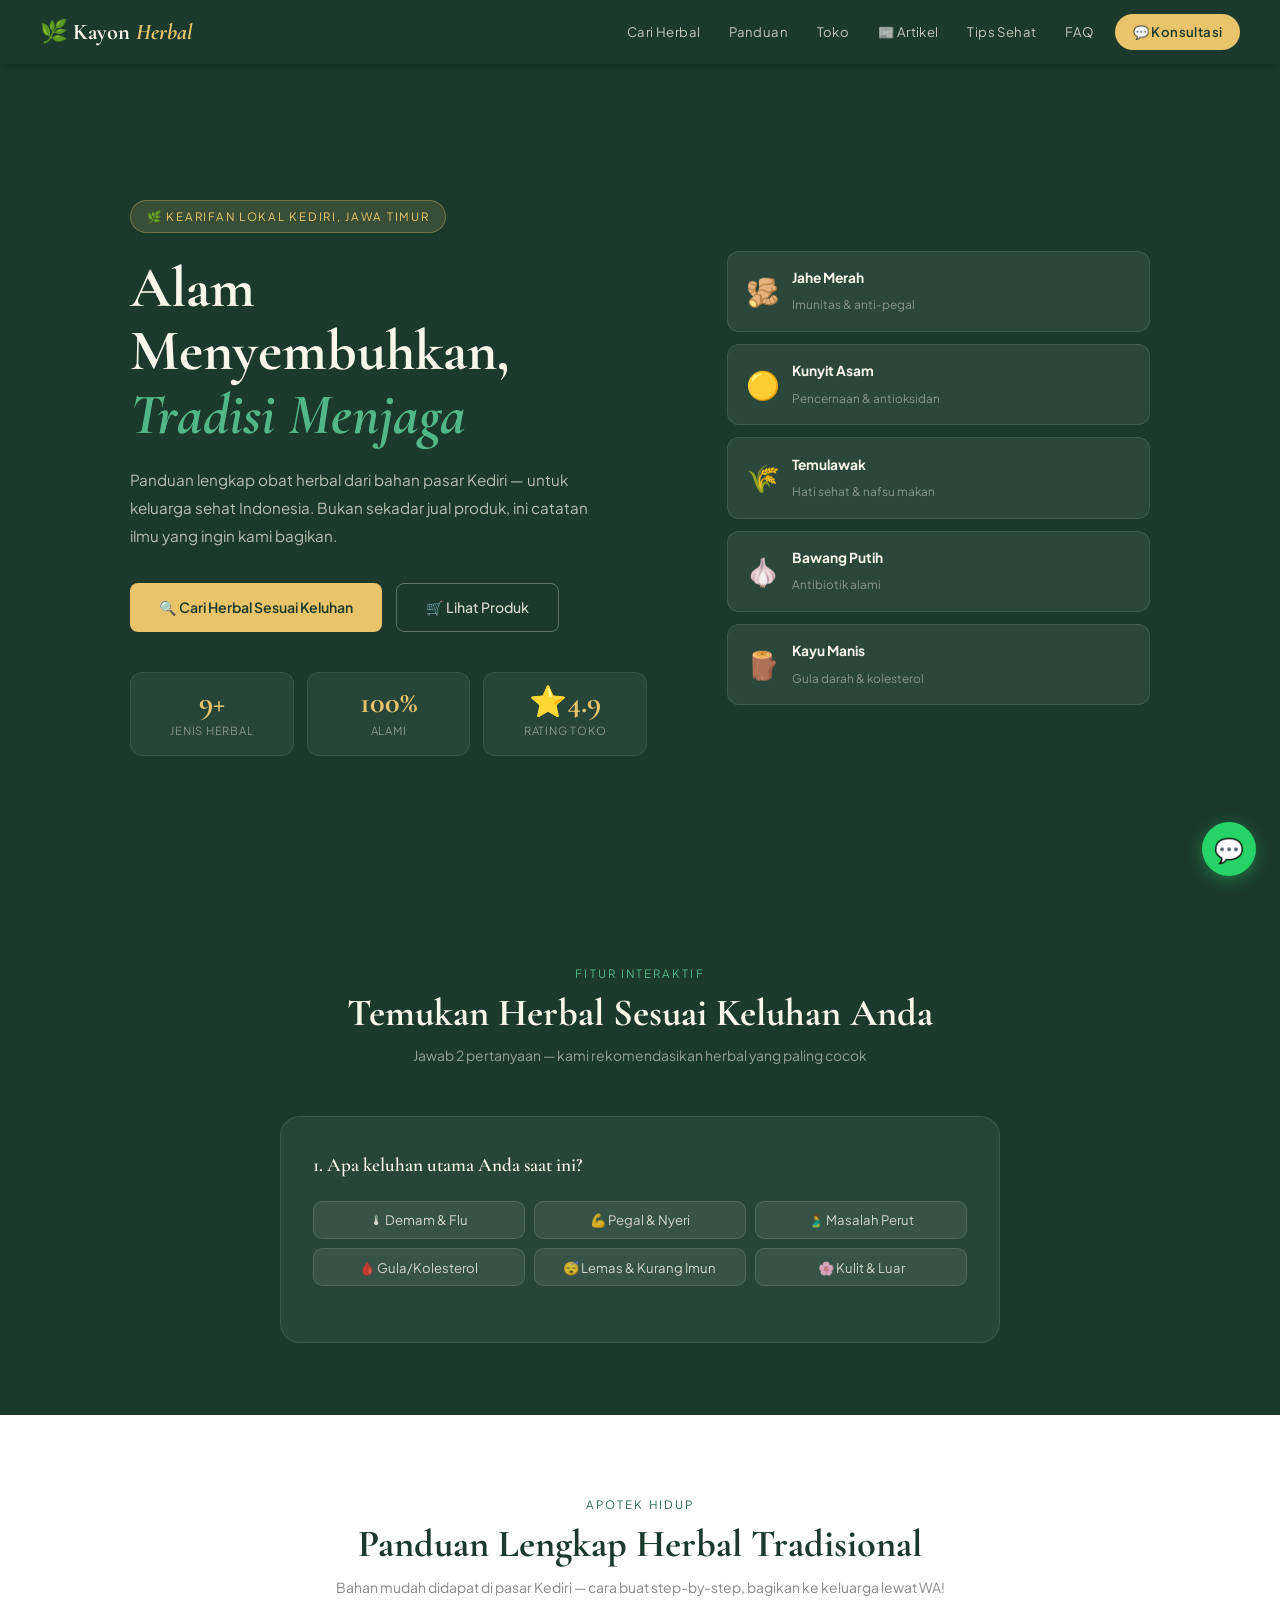
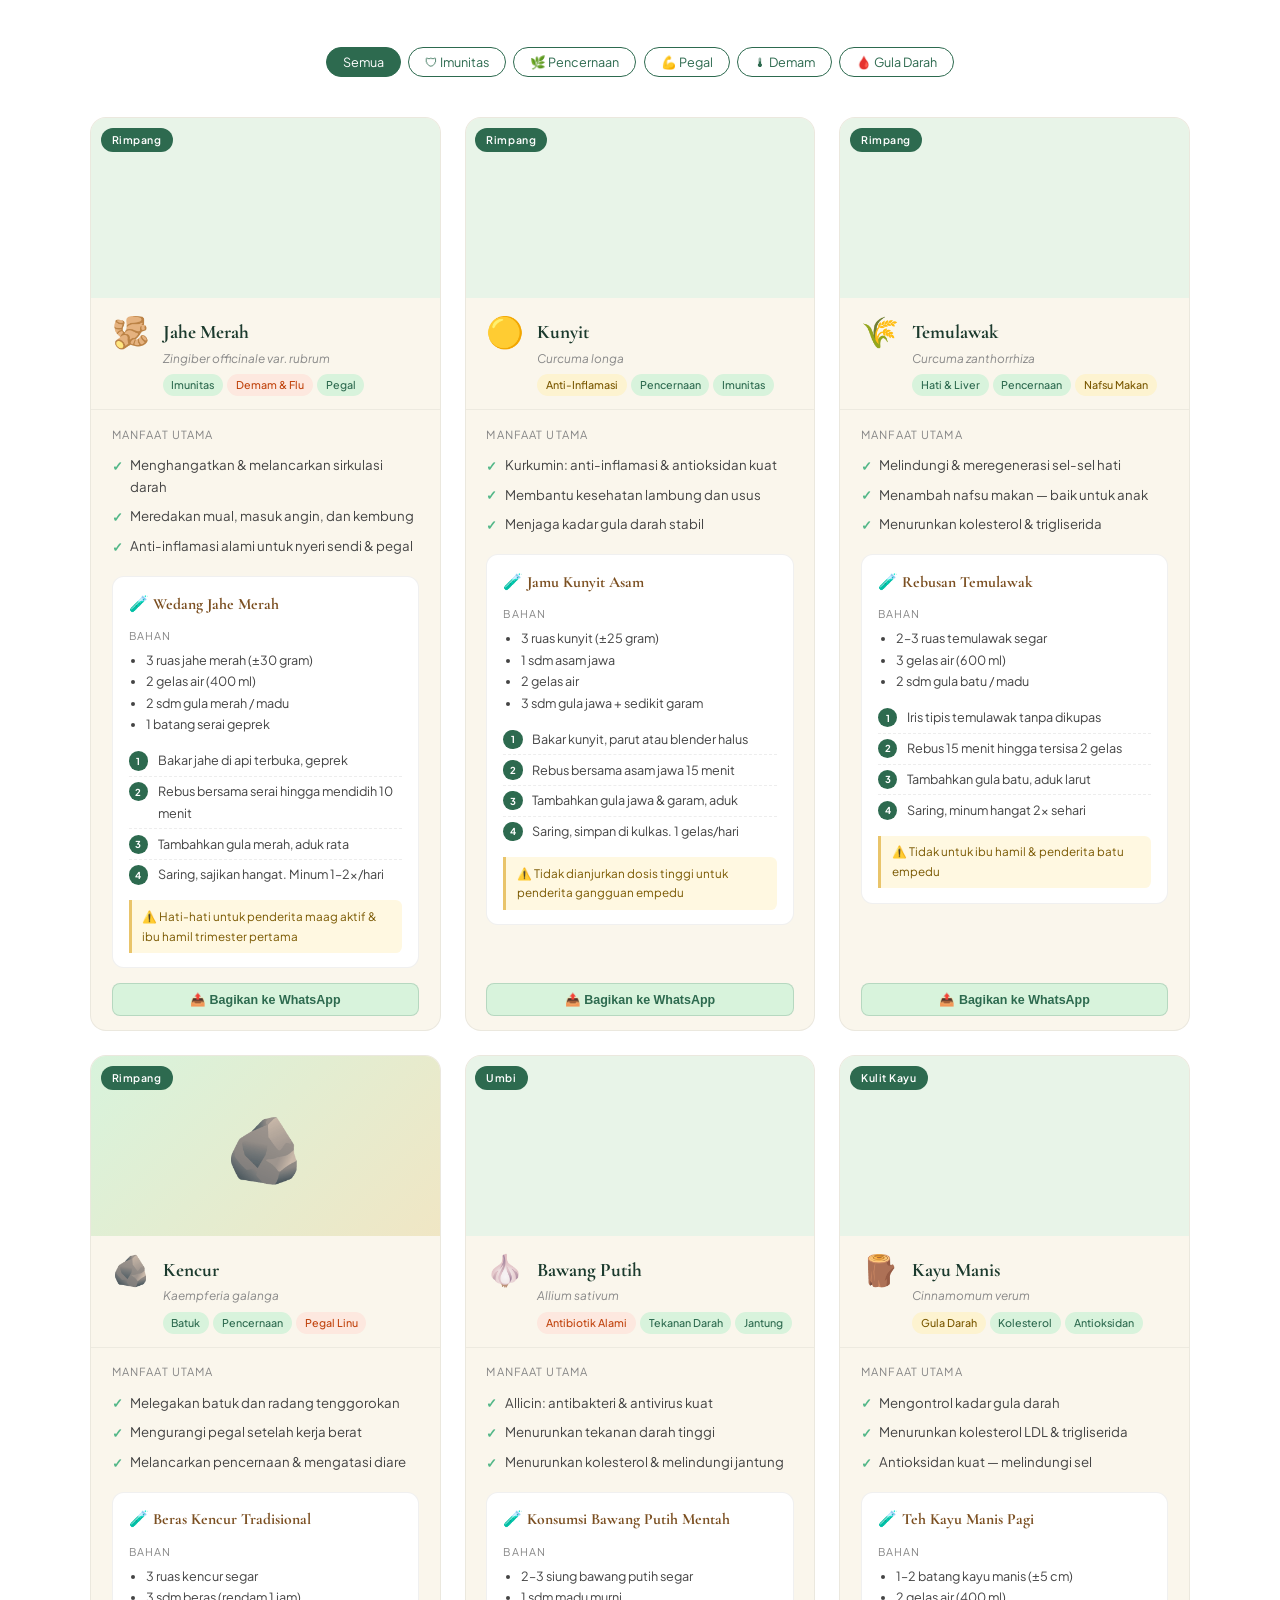
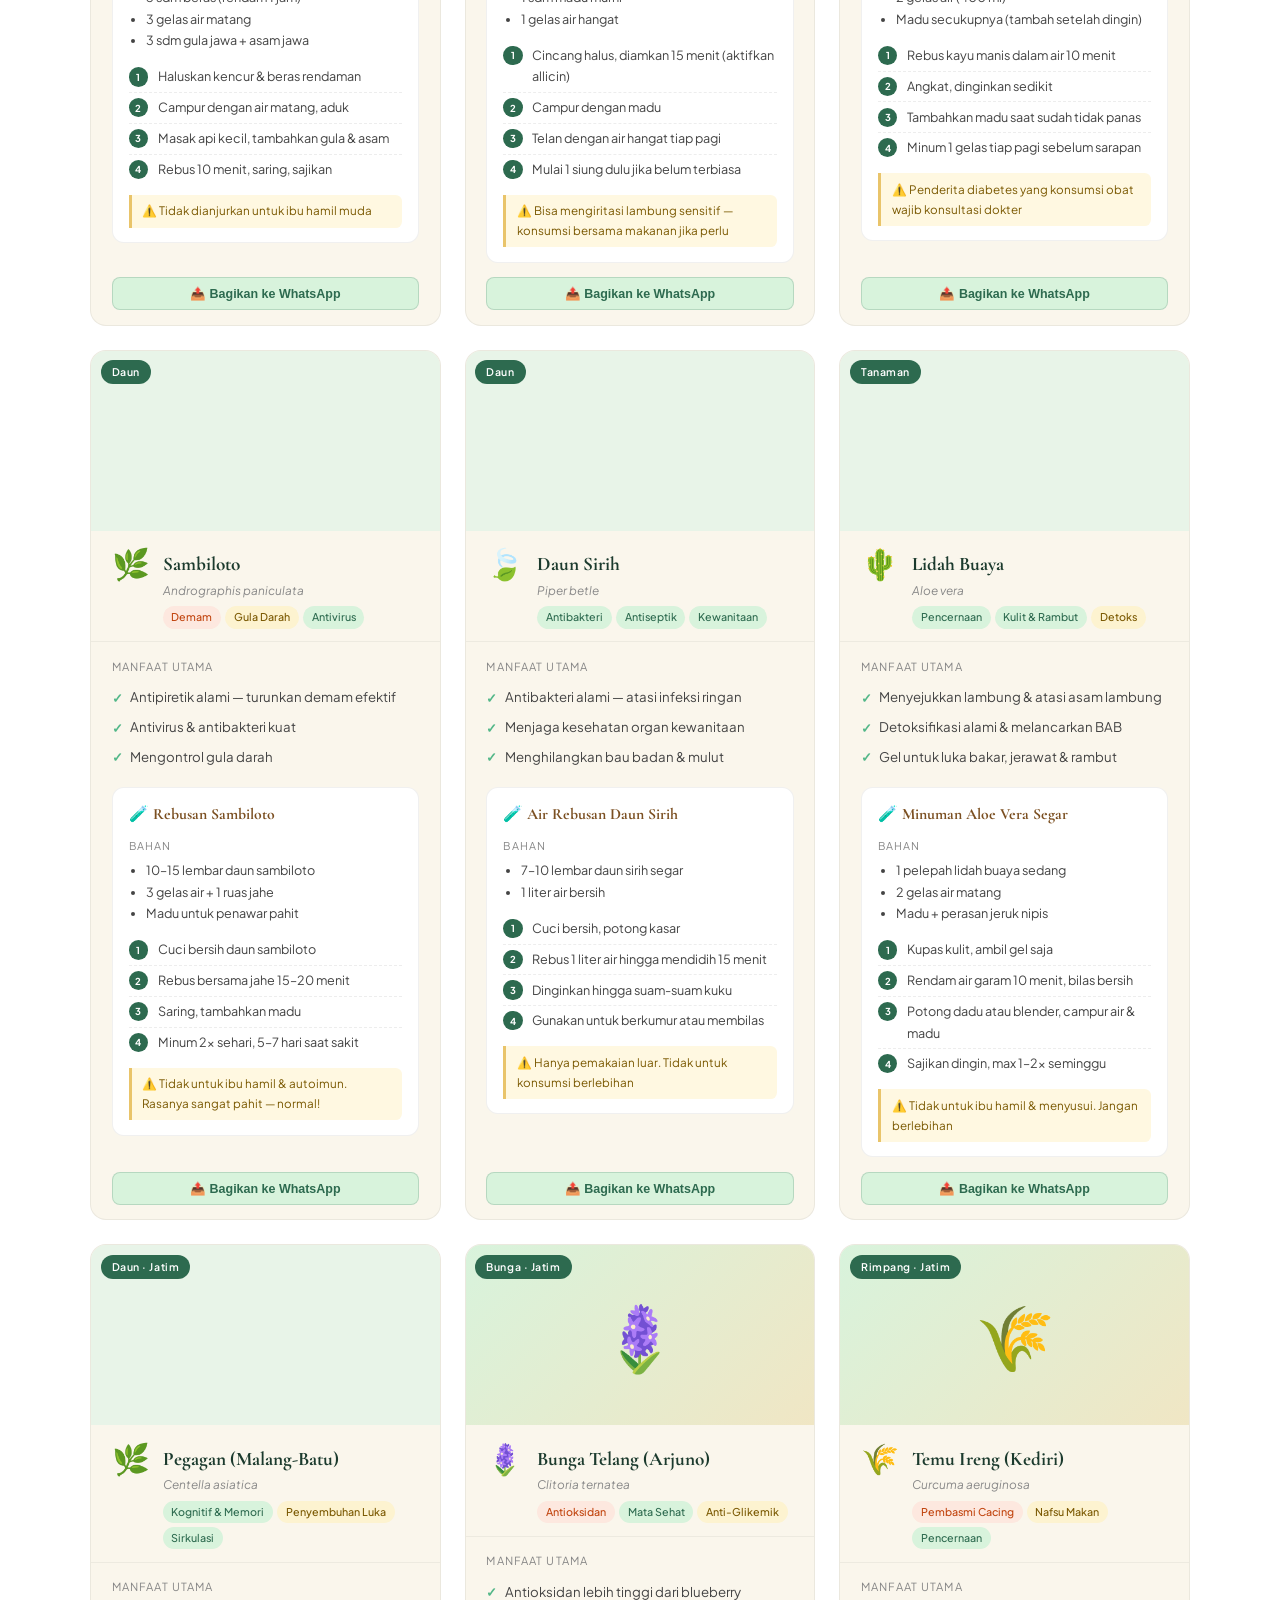
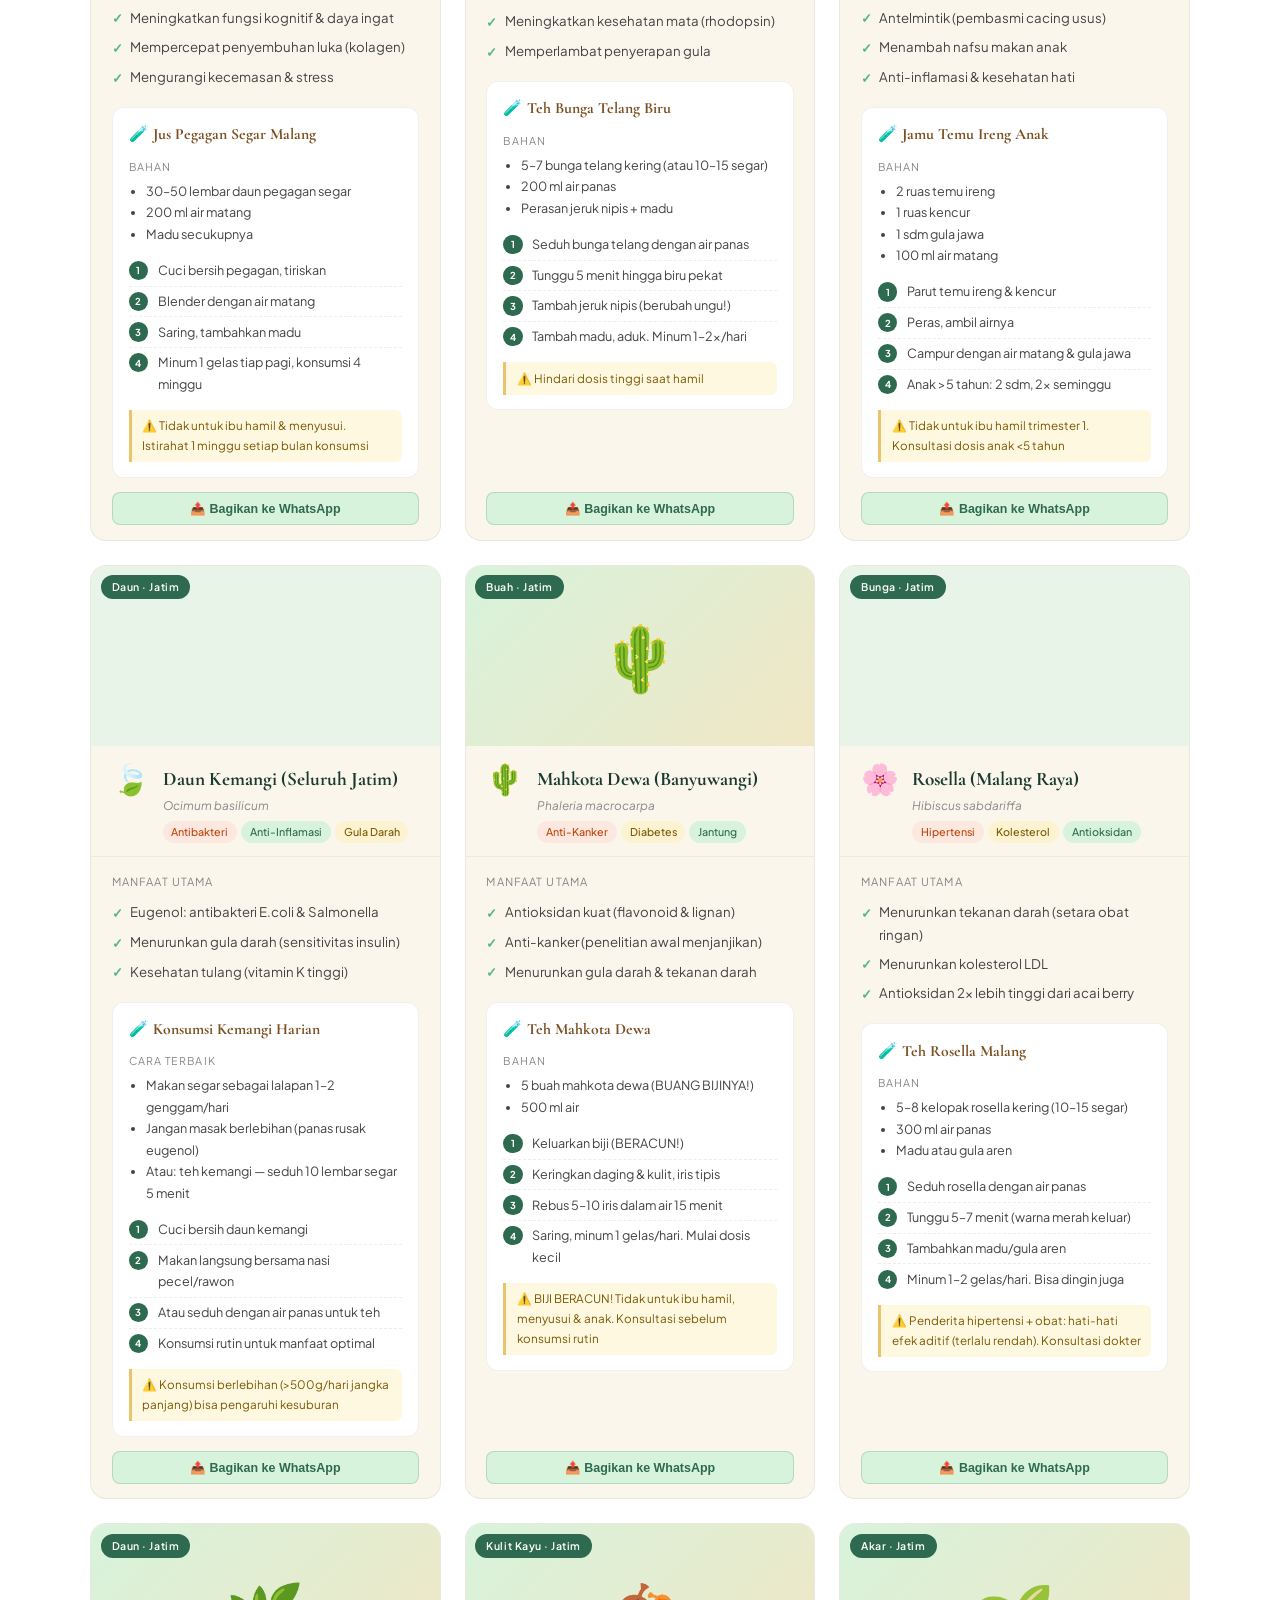
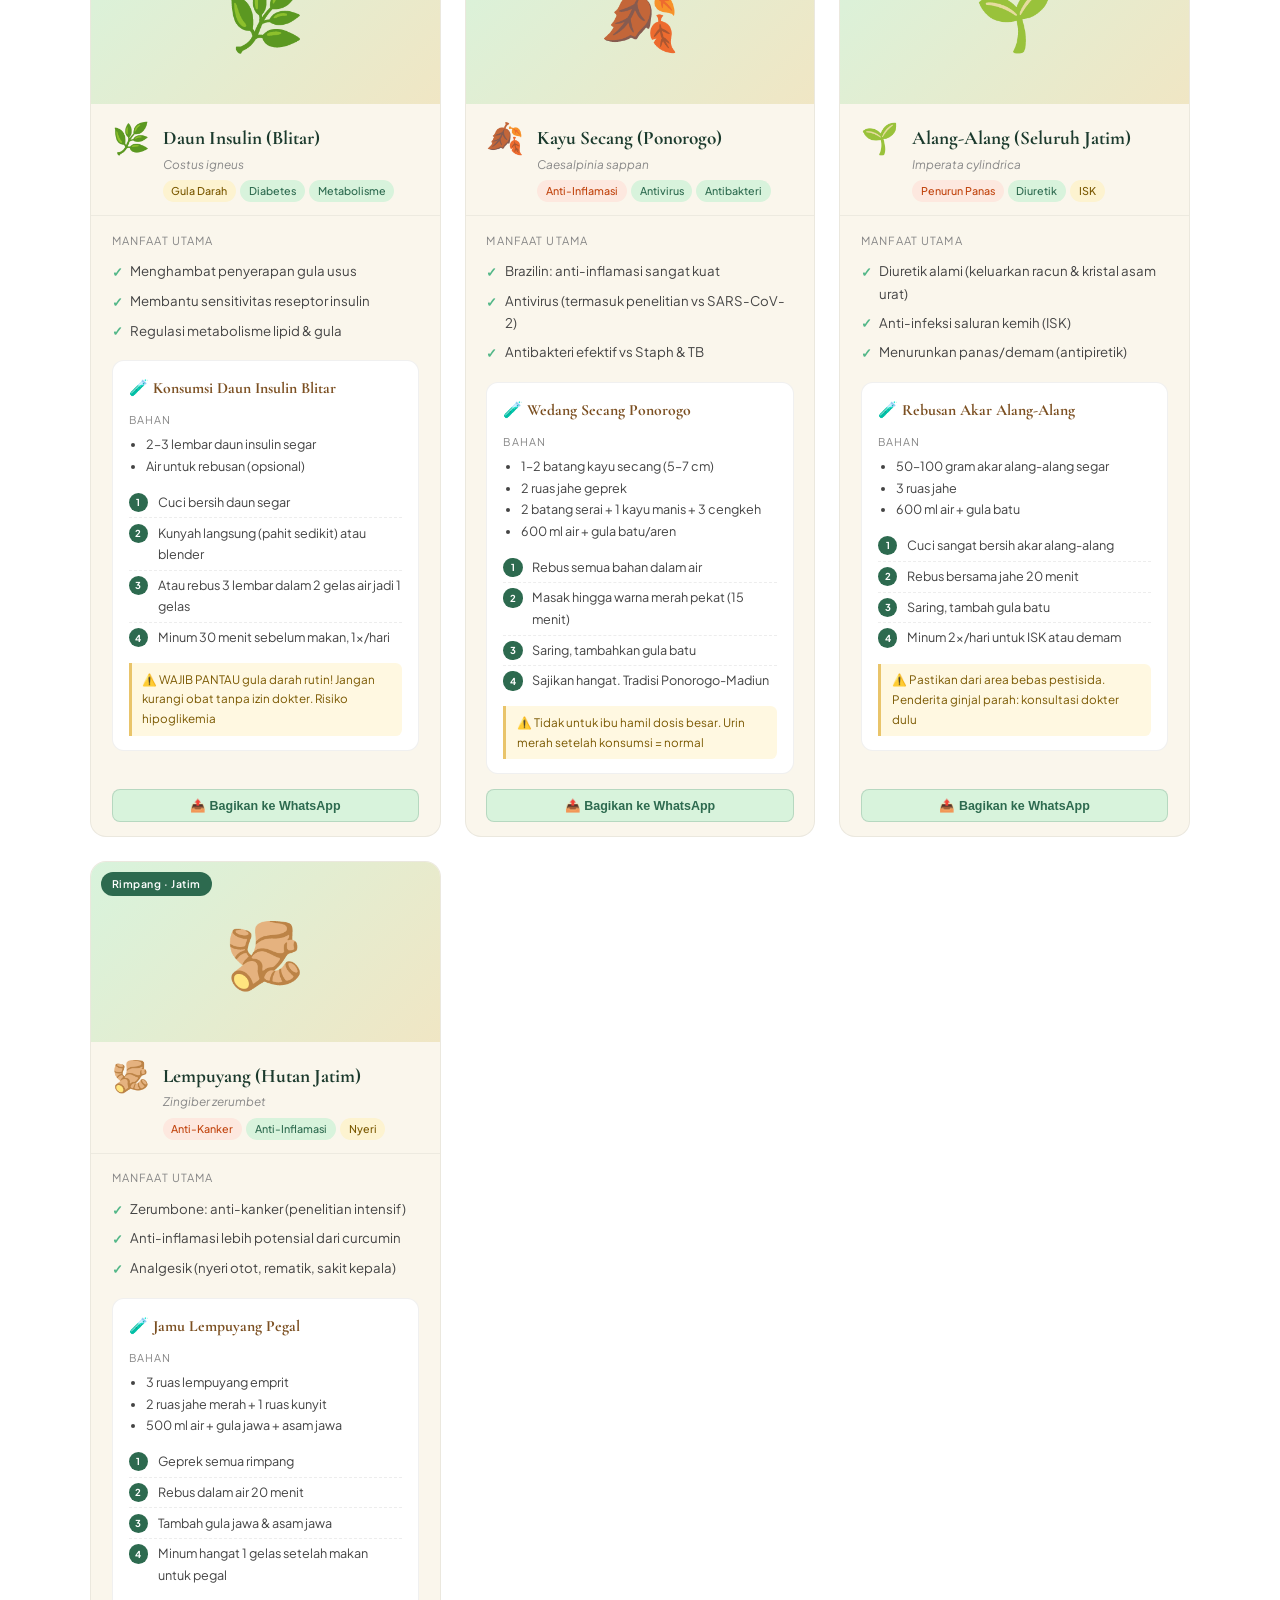
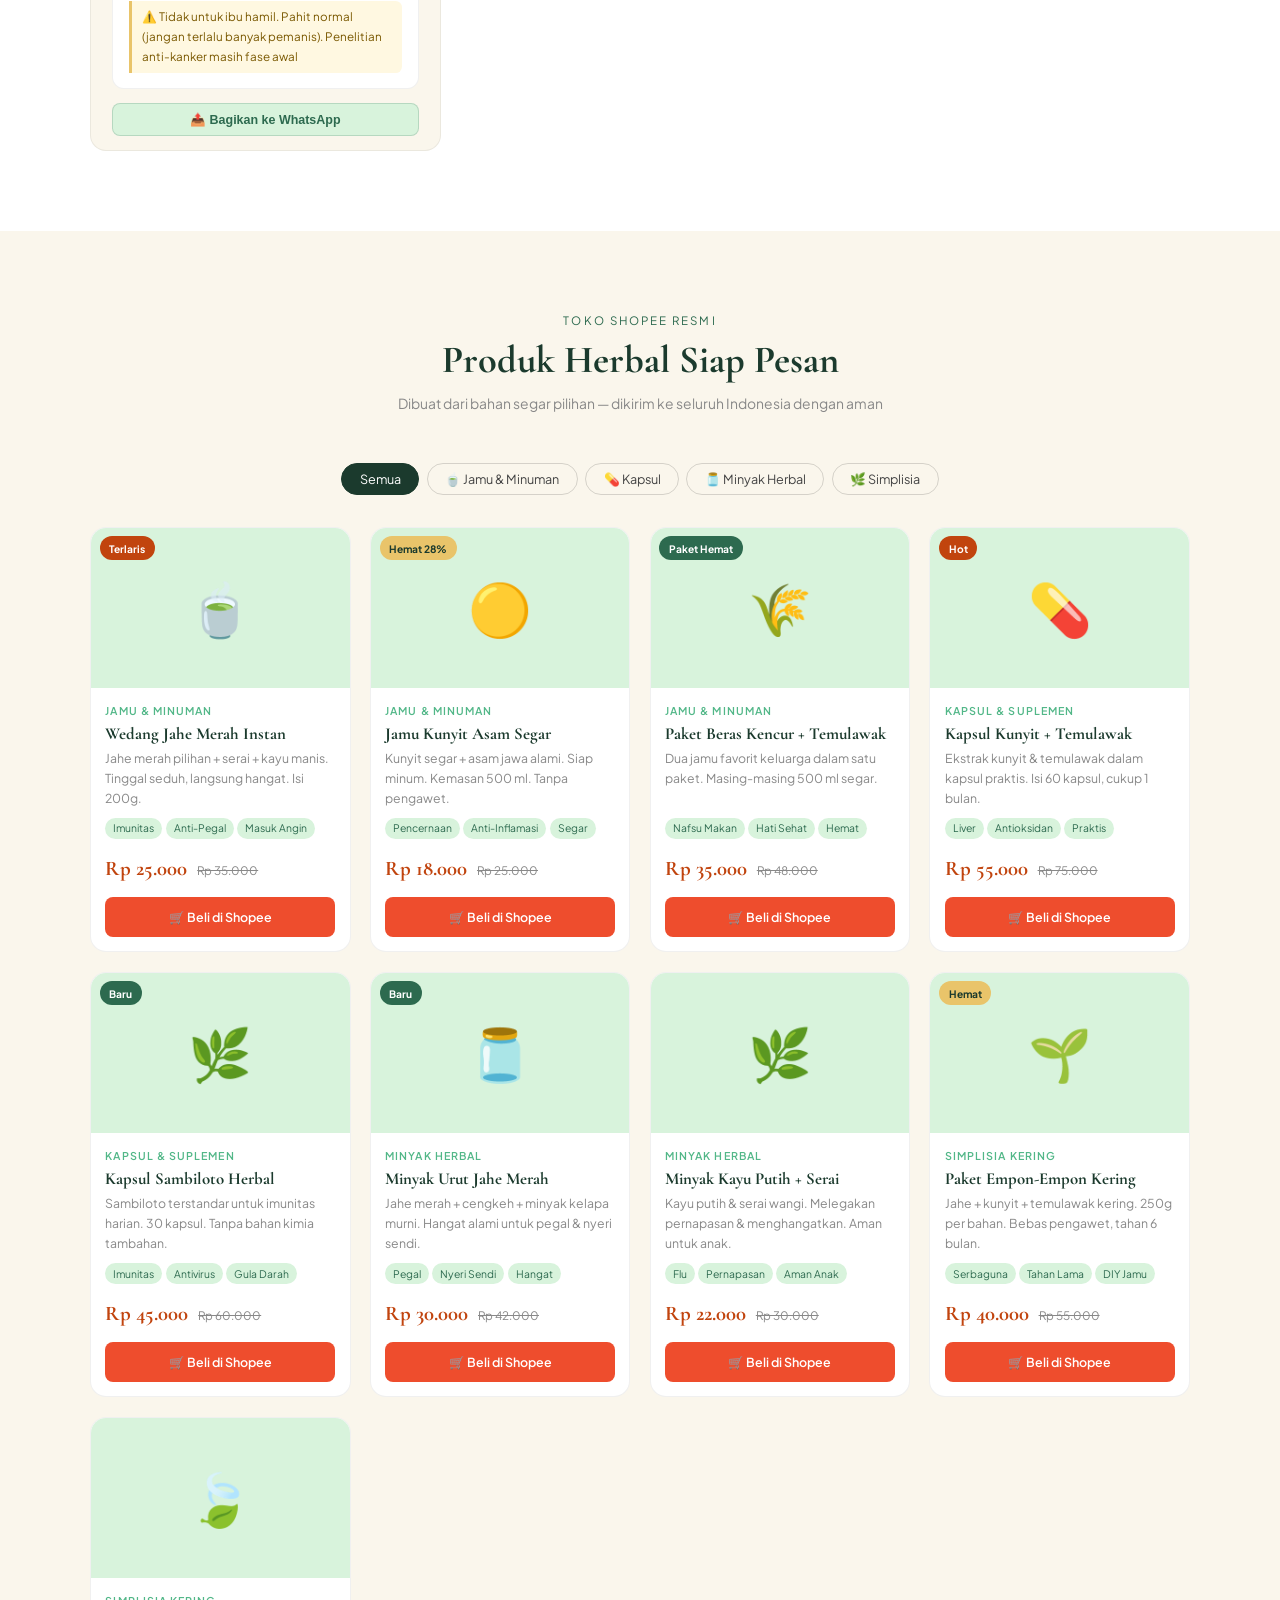
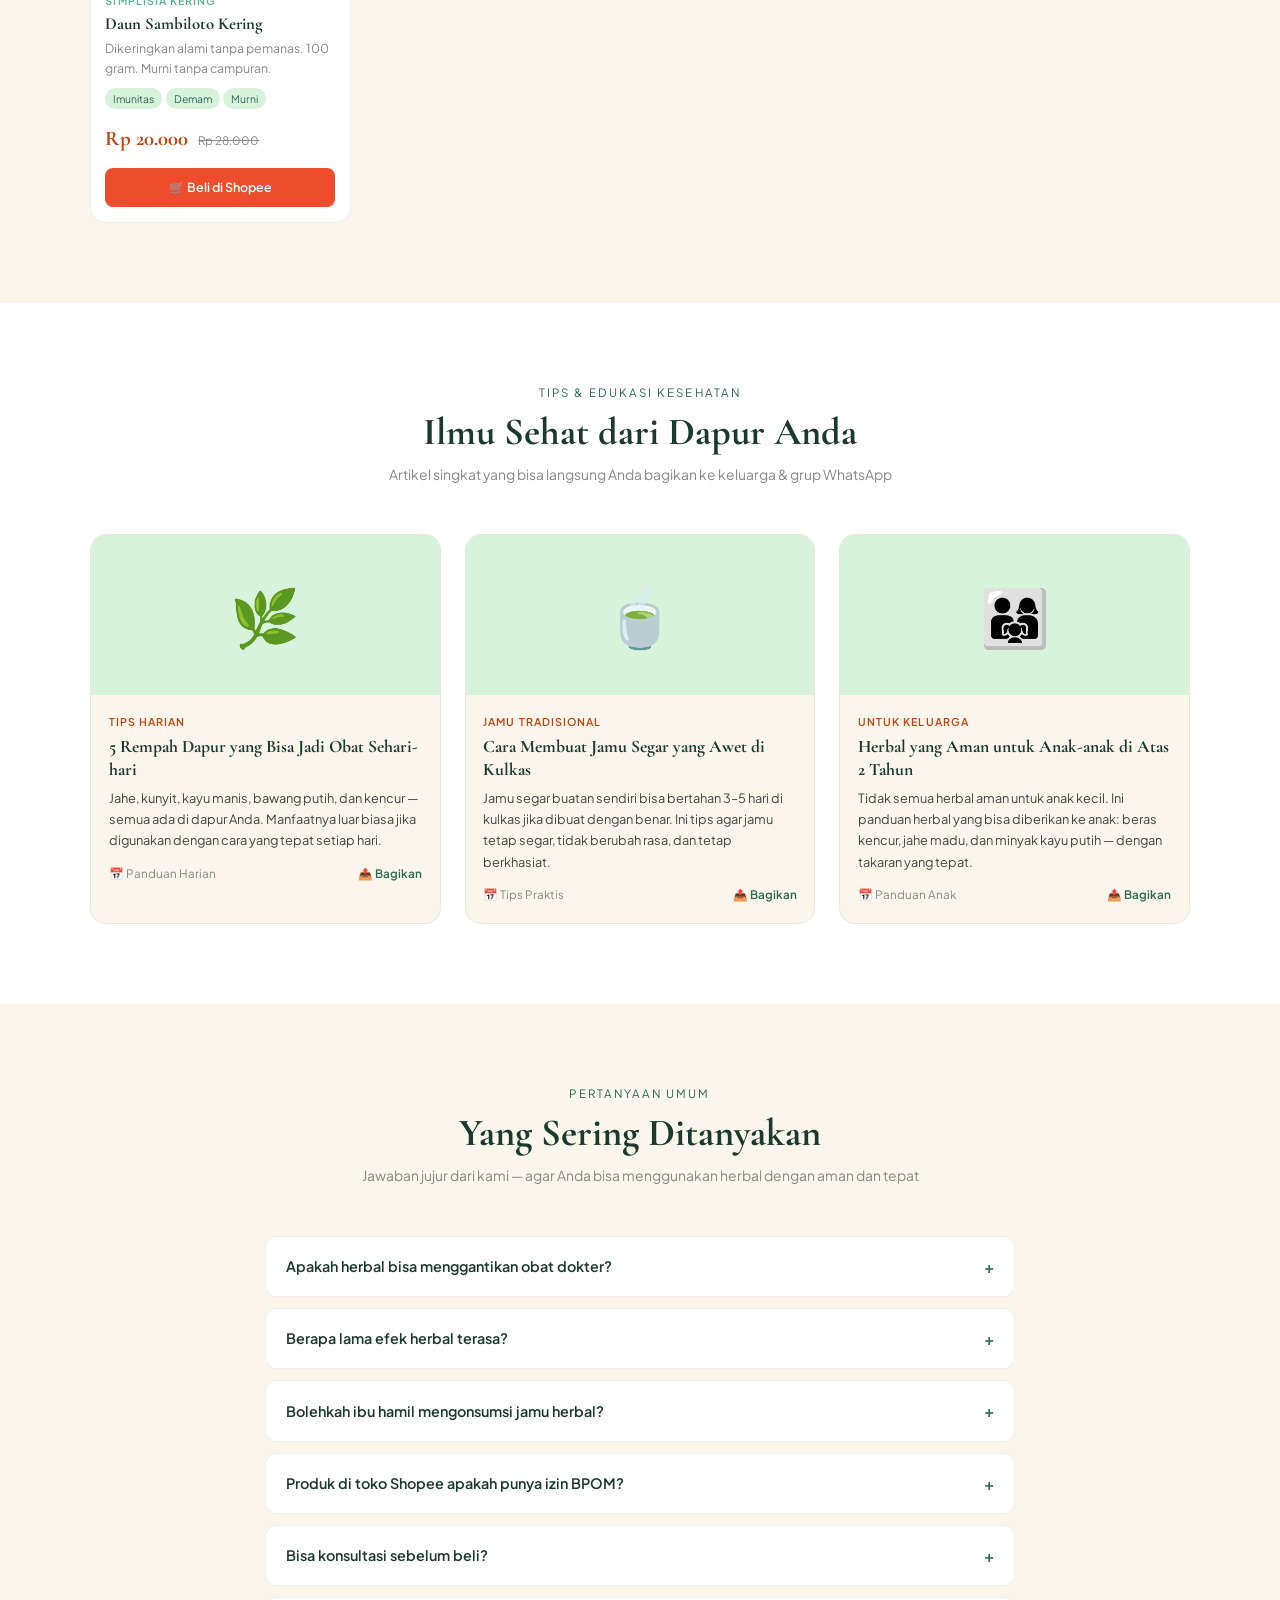
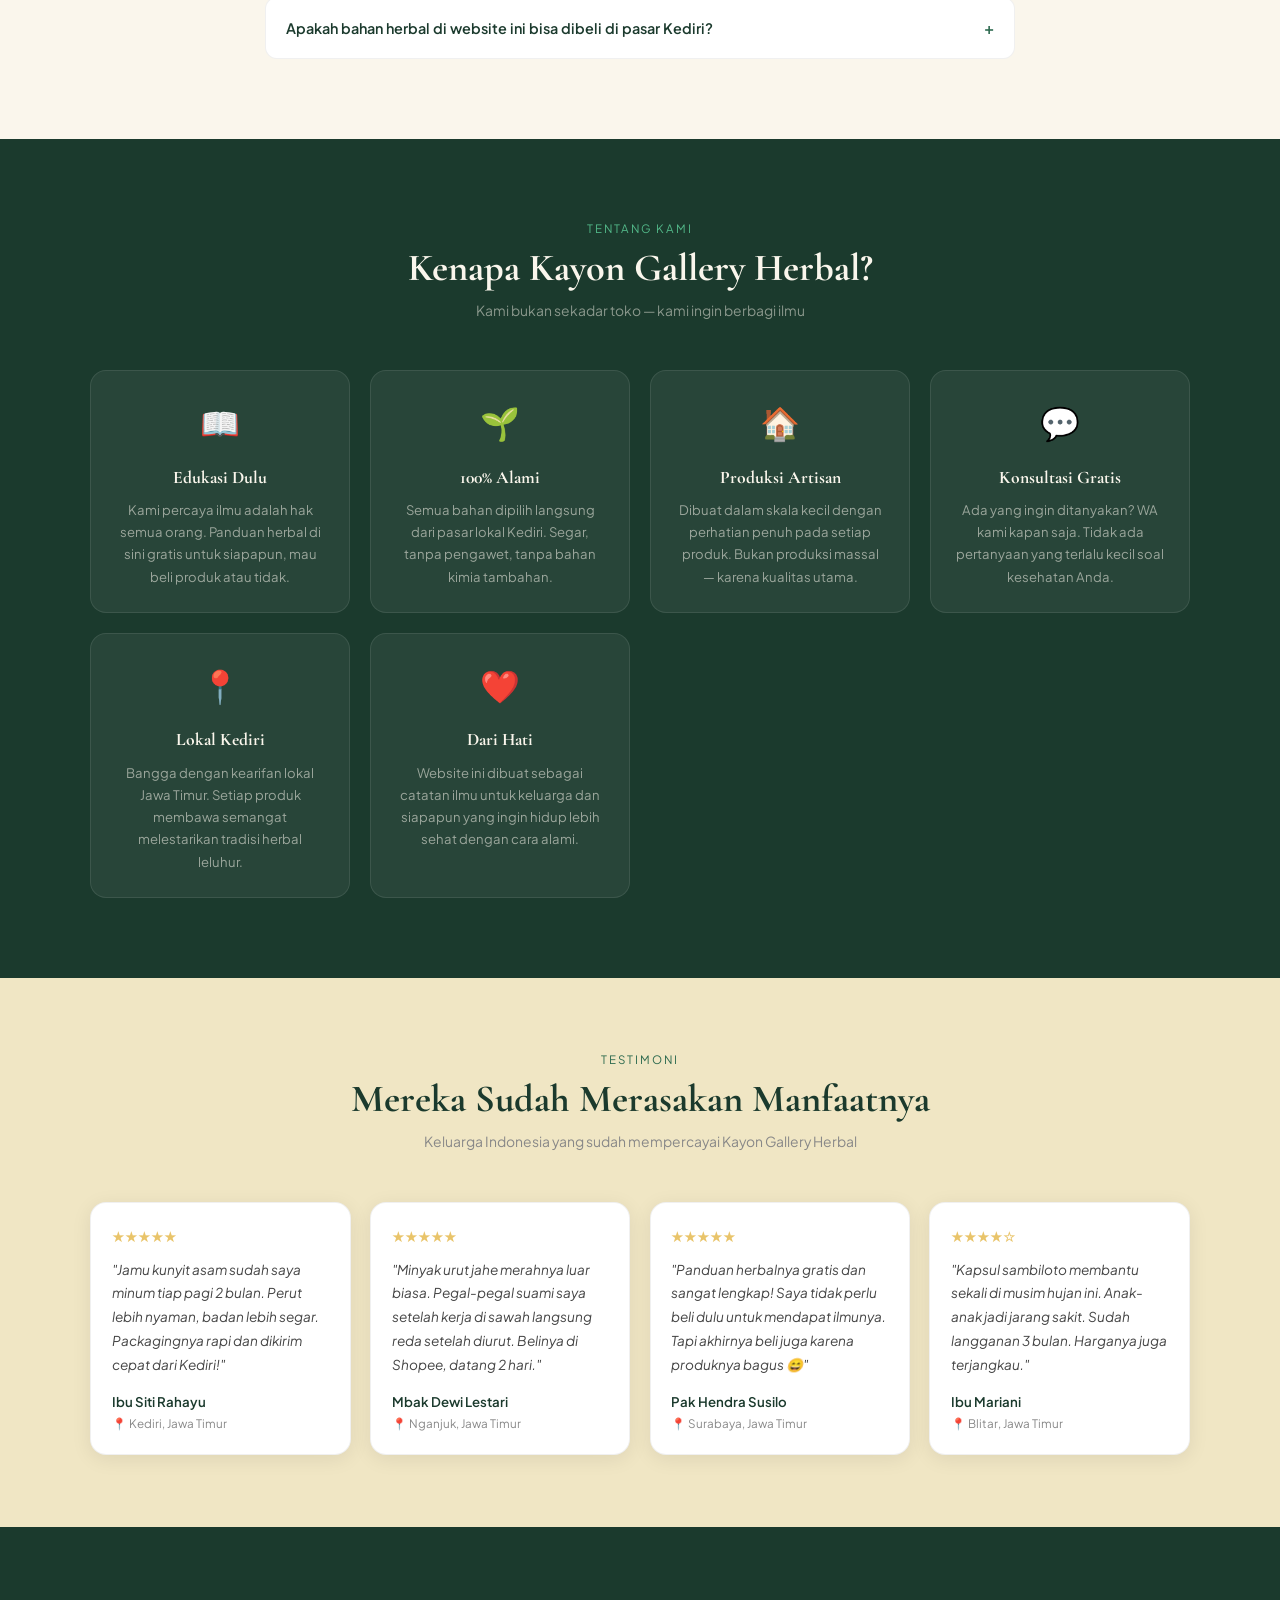
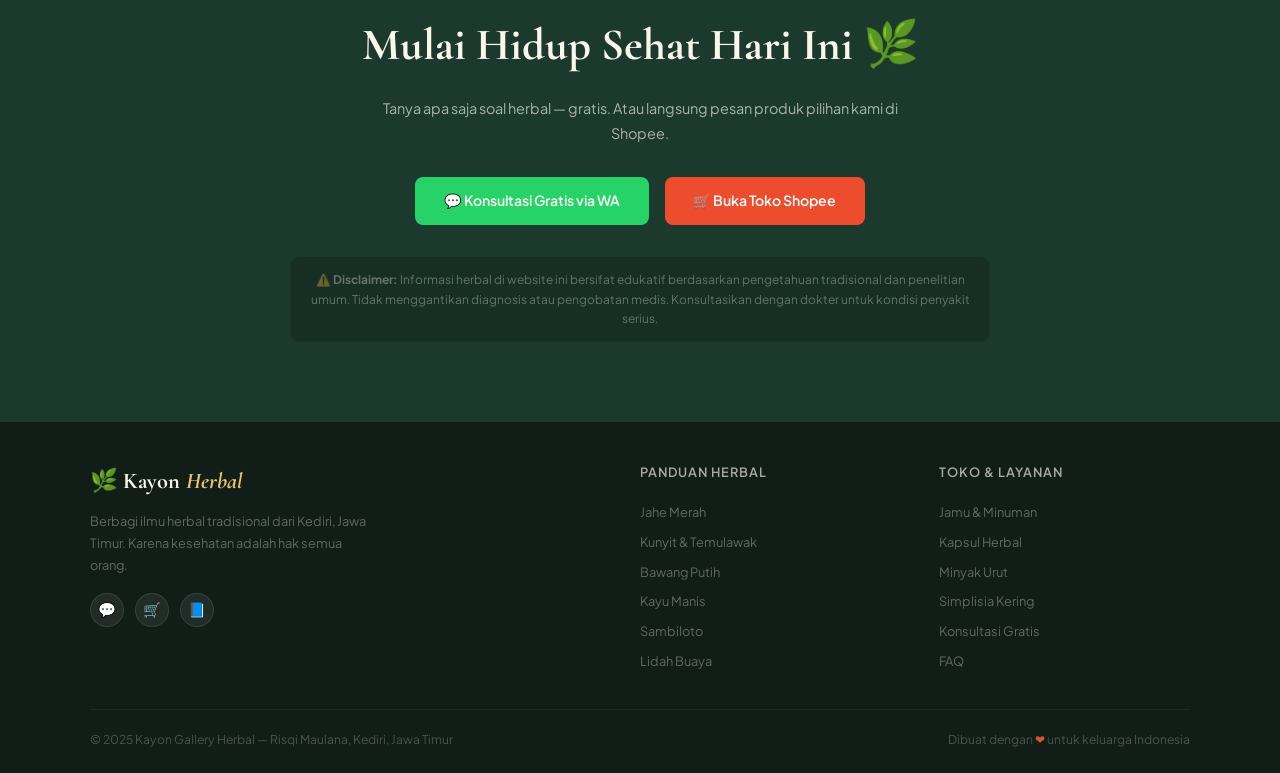
==== commit 3fffb5be: "Rename index (4).html to index.html" ====
--- a/index.html
+++ b/index.html
@@ -368,21 +368,7 @@
       <div class="hpill"><div class="hpill-ic">🪵</div><div class="hpill-txt"><strong>Kayu Manis</strong><span>Gula darah & kolesterol</span></div></div>
     </div>
   </div>
-  <div class="scroll-hint">SCROLL<div class="scroll-arrow"></div></div>
 </section>
-
-<!-- TRUST BAR -->
-<div class="trust">
-  <div class="ti">✅ <span><strong>Bahan Lokal</strong> Pasar Kediri</span></div>
-  <div class="tsep"></div>
-  <div class="ti">🏪 <span><strong>Toko Resmi</strong> Shopee</span></div>
-  <div class="tsep"></div>
-  <div class="ti">🚚 <span><strong>Kirim</strong> Seluruh Indonesia</span></div>
-  <div class="tsep"></div>
-  <div class="ti">💬 <span><strong>Konsultasi Gratis</strong> via WA</span></div>
-  <div class="tsep"></div>
-  <div class="ti">📖 <span><strong>Ilmu Gratis</strong> untuk Semua</span></div>
-</div>
 
 <!-- ===== PENCARI HERBAL INTERAKTIF ===== -->
 <section class="quiz-sec" id="cari">
@@ -634,7 +620,7 @@
       <!-- SAMBILOTO -->
       <div class="hcard" data-k="imun demam gula">
         <div class="hcard-img">
-          <img src="https://images.unsplash.com/photo-1585559604959-7c255c54c2b1?w=400&q=70" alt="Daun herbal hijau" loading="lazy" onerror="this.style.display='none'">
+          <img src="https://images.unsplash.com/photo-1466781783364-36c955e42a7f?w=400&q=70" alt="Daun herbal hijau" loading="lazy" onerror="this.style.display='none'">
           <div class="hcard-kat">Daun</div>
         </div>
         <div class="hc-top">
@@ -732,7 +718,7 @@
       <!-- PEGAGAN -->
       <div class="hcard" data-k="imun">
         <div class="hcard-img">
-          <img src="https://images.unsplash.com/photo-1585559604959-7c255c54c2b1?w=400&q=70" alt="Pegagan daun hijau" loading="lazy" onerror="this.style.display='none'">
+          <img src="https://images.unsplash.com/photo-1594324436806-a0662e7efe3c?w=400&q=70" alt="Pegagan daun hijau" loading="lazy" onerror="this.style.display='none'">
           <div class="hcard-kat">Daun · Jatim</div>
         </div>
         <div class="hc-top">
